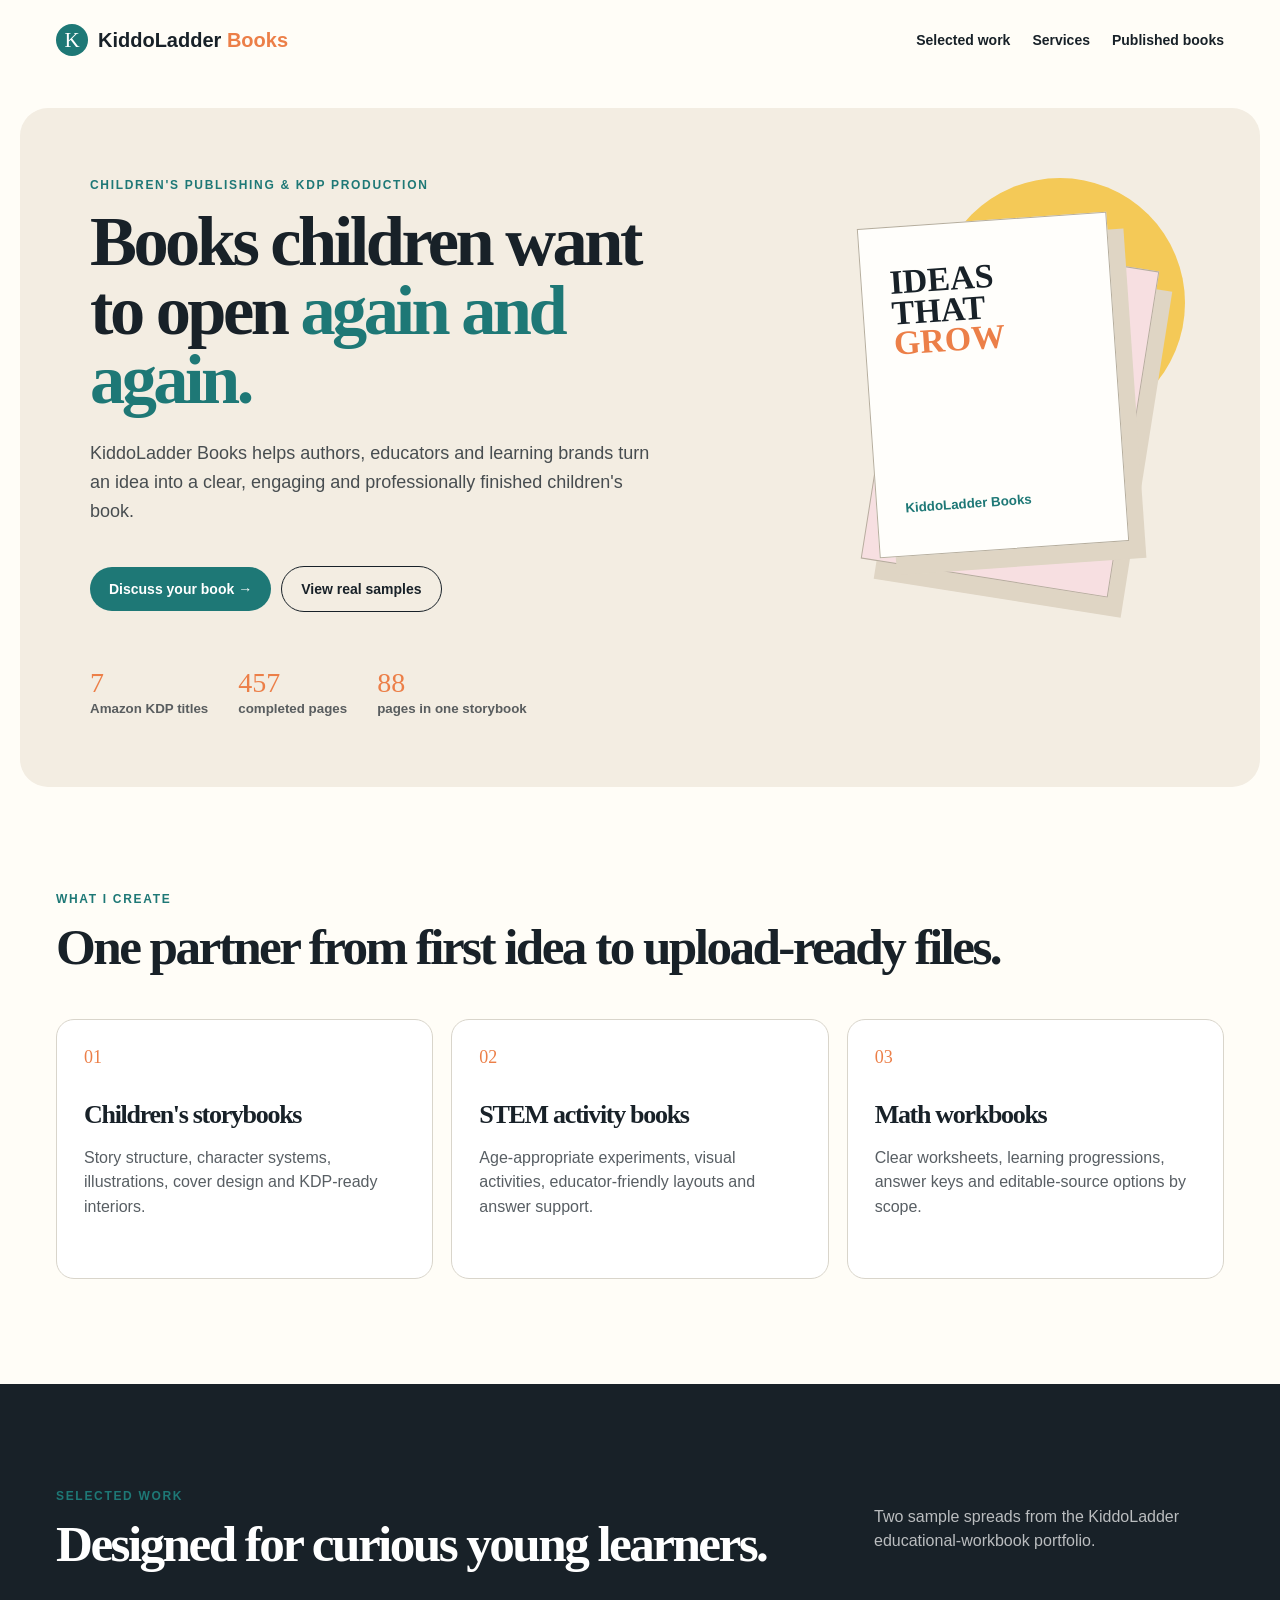
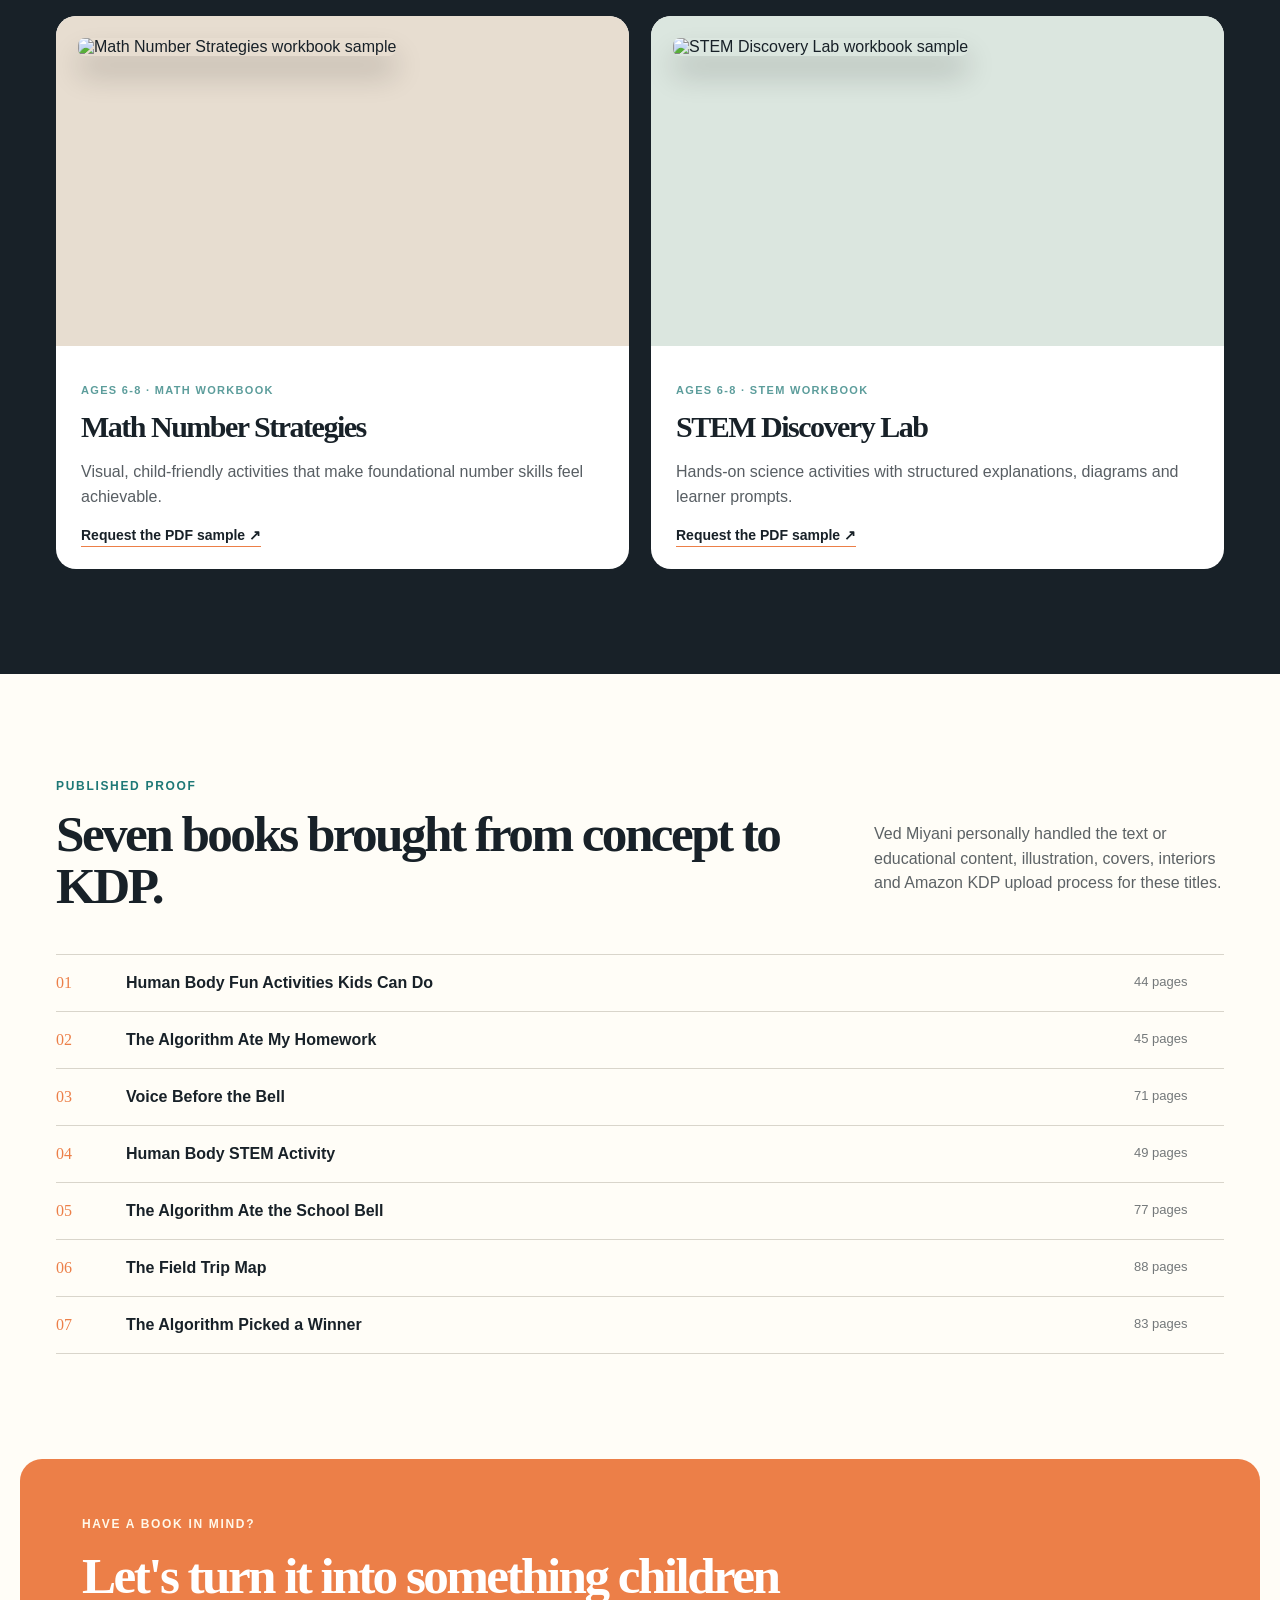
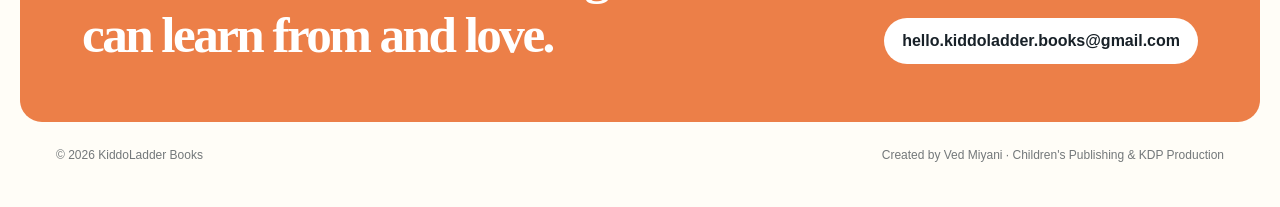
==== index.html @ 633fa709 "Publish KiddoLadder Books portfolio" ====
<!doctype html>
<html lang="en">
<head>
  <meta charset="utf-8">
  <meta name="viewport" content="width=device-width,initial-scale=1">
  <meta name="description" content="KiddoLadder Books - children's storybooks, STEM activities and math workbooks by Ved Miyani.">
  <title>KiddoLadder Books | Children's Publishing & KDP Production</title>
  <style>
    :root{--ink:#182128;--paper:#fffdf7;--cream:#f3ede2;--teal:#1e7876;--orange:#ec7f48;--yellow:#f4c957;--line:#d9d5cb}*{box-sizing:border-box}html{scroll-behavior:smooth}body{margin:0;background:var(--paper);color:var(--ink);font-family:Arial,Helvetica,sans-serif}a{color:inherit;text-decoration:none}.nav,section,footer{max-width:1240px;margin:auto}.nav{padding:24px 36px;display:flex;align-items:center;justify-content:space-between}.brand{font-weight:800;font-size:20px}.brand b{display:inline-grid;place-items:center;margin-right:10px;width:32px;height:32px;border-radius:50%;background:var(--teal);color:#fff;font:21px Georgia}.brand i{font-style:normal;color:var(--orange)}.nav a:not(.brand){font-size:14px;font-weight:bold;margin-left:22px}.hero{margin-top:28px;padding:70px;border-radius:28px;background:var(--cream);display:grid;grid-template-columns:1.15fr .85fr;gap:35px;overflow:hidden}.eyebrow{margin:0 0 15px;text-transform:uppercase;letter-spacing:.14em;font-weight:bold;font-size:12px;color:var(--teal)}h1,h2,h3{font-family:Georgia,serif;letter-spacing:-.05em}h1{font-size:clamp(48px,5.5vw,78px);line-height:.98;margin:0 0 25px}h1 span{color:var(--teal)}.copy{max-width:570px;font-size:18px;line-height:1.6;opacity:.78}.button{display:inline-block;margin:23px 10px 0 0;padding:14px 19px;border-radius:99px;background:var(--teal);color:#fff;font-size:14px;font-weight:bold}.button.ghost{border:1px solid var(--ink);background:transparent;color:var(--ink)}.stats{display:flex;gap:30px;margin-top:55px}.stats b{display:block;color:var(--orange);font:28px Georgia}.stats small{font-weight:bold;opacity:.7}.art{position:relative;min-height:370px}.sun{position:absolute;right:5px;width:250px;height:250px;border-radius:50%;background:var(--yellow)}.back,.book{position:absolute;width:250px;height:330px;border:1px solid #b6ae9e;box-shadow:16px 18px #dfd5c4}.back{right:55px;top:72px;background:#f7dfe1;transform:rotate(9deg)}.book{right:72px;top:42px;padding:40px 28px;background:#fffefb;transform:rotate(-4deg);display:flex;flex-direction:column;justify-content:space-between}.book strong{font:700 34px/.9 Georgia}.book strong em{font-style:normal;color:var(--orange)}.book small{font-weight:bold;color:var(--teal)}.section{padding:105px 36px}.section h2{font-size:clamp(36px,4vw,55px);line-height:1.02;margin:0}.grid{display:grid;grid-template-columns:repeat(3,1fr);gap:18px;margin-top:45px}.card{min-height:260px;padding:27px;border:1px solid var(--line);border-radius:18px;background:#fff}.card span{color:var(--orange);font:18px Georgia}.card h3{font-size:26px;margin:32px 0 10px}.card p{line-height:1.55;opacity:.72}.dark{max-width:none;padding-left:max(36px,calc((100vw - 1168px)/2));padding-right:max(36px,calc((100vw - 1168px)/2));background:var(--ink);color:#fff}.head{display:flex;justify-content:space-between;gap:35px;align-items:end}.head p:last-child{max-width:350px;line-height:1.55;opacity:.7}.work{display:grid;grid-template-columns:1fr 1fr;gap:22px;margin-top:46px}.work-card{overflow:hidden;background:#fff;color:var(--ink);border-radius:20px}.work-card figure{height:330px;margin:0;padding:22px;background:#e7ddd0}.work-card:nth-child(2) figure{background:#dbe6df}.work-card img{width:100%;height:100%;object-fit:cover;object-position:top;border-radius:7px;box-shadow:0 18px 30px #0003}.work-card div{padding:25px}.label{font-size:11px;letter-spacing:.12em;font-weight:bold;color:var(--teal);text-transform:uppercase}.work-card h3{font-size:30px;margin:9px 0}.work-card p{line-height:1.55;opacity:.72}.work-card a{font-size:14px;font-weight:bold;border-bottom:1px solid var(--orange);padding-bottom:3px}.list{margin-top:42px;border-top:1px solid var(--line)}.row{display:grid;grid-template-columns:55px 1fr 90px;gap:15px;padding:19px 0;border-bottom:1px solid var(--line)}.row span{font:16px Georgia;color:var(--orange)}.row em{font-size:13px;font-style:normal;opacity:.6}.contact{max-width:1240px;margin:0 auto;border-radius:22px;padding:58px 62px;background:var(--orange);color:#fff;display:flex;align-items:end;justify-content:space-between;gap:25px}.contact .eyebrow{color:#fff8e9}.contact h2{max-width:700px;font-size:clamp(34px,4vw,54px);margin:0}.contact a{padding:14px 18px;border-radius:99px;background:#fff;color:var(--ink);font-weight:bold;white-space:nowrap}footer{padding:26px 36px 45px;display:flex;justify-content:space-between;font-size:12px;opacity:.6}@media(max-width:800px){.nav{padding:18px 20px}.nav a:not(.brand){display:none}.hero{margin:0 14px;padding:46px 27px 20px;display:block}.art{margin-top:22px;min-height:330px}.section{padding:78px 22px}.grid,.work{grid-template-columns:1fr}.head,.contact{display:block}.head p:last-child{margin-top:20px}.contact{margin:0 14px;padding:42px 27px}.contact a{display:inline-block;margin-top:25px;white-space:normal}.row{grid-template-columns:34px 1fr}.row em{display:none}footer{display:block;padding:25px 22px 35px;line-height:1.8}}
  </style>
</head>
<body>
  <nav class="nav"><a class="brand" href="#top"><b>K</b>KiddoLadder <i>Books</i></a><div><a href="#work">Selected work</a><a href="#services">Services</a><a href="#proof">Published books</a></div></nav>
  <section class="hero" id="top"><div><p class="eyebrow">Children's publishing &amp; KDP production</p><h1>Books children want to open <span>again and again.</span></h1><p class="copy">KiddoLadder Books helps authors, educators and learning brands turn an idea into a clear, engaging and professionally finished children's book.</p><a class="button" href="mailto:hello.kiddoladder.books@gmail.com?subject=Book%20project%20enquiry">Discuss your book →</a><a class="button ghost" href="#work">View real samples</a><div class="stats"><div><b>7</b><small>Amazon KDP titles</small></div><div><b>457</b><small>completed pages</small></div><div><b>88</b><small>pages in one storybook</small></div></div></div><div class="art"><div class="sun"></div><div class="back"></div><div class="book"><strong>IDEAS<br>THAT<br><em>GROW</em></strong><small>KiddoLadder Books</small></div></div></section>
  <section class="section" id="services"><p class="eyebrow">What I create</p><h2>One partner from first idea to upload-ready files.</h2><div class="grid"><article class="card"><span>01</span><h3>Children's storybooks</h3><p>Story structure, character systems, illustrations, cover design and KDP-ready interiors.</p></article><article class="card"><span>02</span><h3>STEM activity books</h3><p>Age-appropriate experiments, visual activities, educator-friendly layouts and answer support.</p></article><article class="card"><span>03</span><h3>Math workbooks</h3><p>Clear worksheets, learning progressions, answer keys and editable-source options by scope.</p></article></div></section>
<section class="section dark" id="work"><div class="head"><div><p class="eyebrow">Selected work</p><h2>Designed for curious young learners.</h2></div><p>Two sample spreads from the KiddoLadder educational-workbook portfolio.</p></div><div class="work"><article class="work-card"><figure><img src="assets/math-workbook-01.jpg" alt="Math Number Strategies workbook sample"></figure><div><p class="label">Ages 6-8 · Math workbook</p><h3>Math Number Strategies</h3><p>Visual, child-friendly activities that make foundational number skills feel achievable.</p><a href="mailto:hello.kiddoladder.books@gmail.com?subject=Math%20workbook%20sample%20request">Request the PDF sample ↗</a></div></article><article class="work-card"><figure><img src="assets/stem-workbook-1.jpg" alt="STEM Discovery Lab workbook sample"></figure><div><p class="label">Ages 6-8 · STEM workbook</p><h3>STEM Discovery Lab</h3><p>Hands-on science activities with structured explanations, diagrams and learner prompts.</p><a href="mailto:hello.kiddoladder.books@gmail.com?subject=STEM%20workbook%20sample%20request">Request the PDF sample ↗</a></div></article></div></section>
  <section class="section" id="proof"><div class="head"><div><p class="eyebrow">Published proof</p><h2>Seven books brought from concept to KDP.</h2></div><p>Ved Miyani personally handled the text or educational content, illustration, covers, interiors and Amazon KDP upload process for these titles.</p></div><div class="list"><a class="row" target="_blank" href="https://www.amazon.com/dp/B0H9VH2ZD2"><span>01</span><b>Human Body Fun Activities Kids Can Do</b><em>44 pages</em></a><a class="row" target="_blank" href="https://www.amazon.com/dp/B0H8JW7M3F"><span>02</span><b>The Algorithm Ate My Homework</b><em>45 pages</em></a><a class="row" target="_blank" href="https://www.amazon.com/dp/B0H947B7BW"><span>03</span><b>Voice Before the Bell</b><em>71 pages</em></a><a class="row" target="_blank" href="https://www.amazon.com/dp/B0H9CKPKSZ"><span>04</span><b>Human Body STEM Activity</b><em>49 pages</em></a><a class="row" target="_blank" href="https://www.amazon.com/dp/B0H8L65KQN"><span>05</span><b>The Algorithm Ate the School Bell</b><em>77 pages</em></a><a class="row" target="_blank" href="https://www.amazon.com/dp/B0H8JRNS61"><span>06</span><b>The Field Trip Map</b><em>88 pages</em></a><a class="row" target="_blank" href="https://www.amazon.com/dp/B0H8P4WCPV"><span>07</span><b>The Algorithm Picked a Winner</b><em>83 pages</em></a></div></section>
  <section class="contact"><div><p class="eyebrow">Have a book in mind?</p><h2>Let's turn it into something children can learn from and love.</h2></div><a href="mailto:hello.kiddoladder.books@gmail.com?subject=Book%20project%20enquiry">hello.kiddoladder.books@gmail.com</a></section>
  <footer><span>© 2026 KiddoLadder Books</span><span>Created by Ved Miyani · Children's Publishing &amp; KDP Production</span></footer>
</body>
</html>
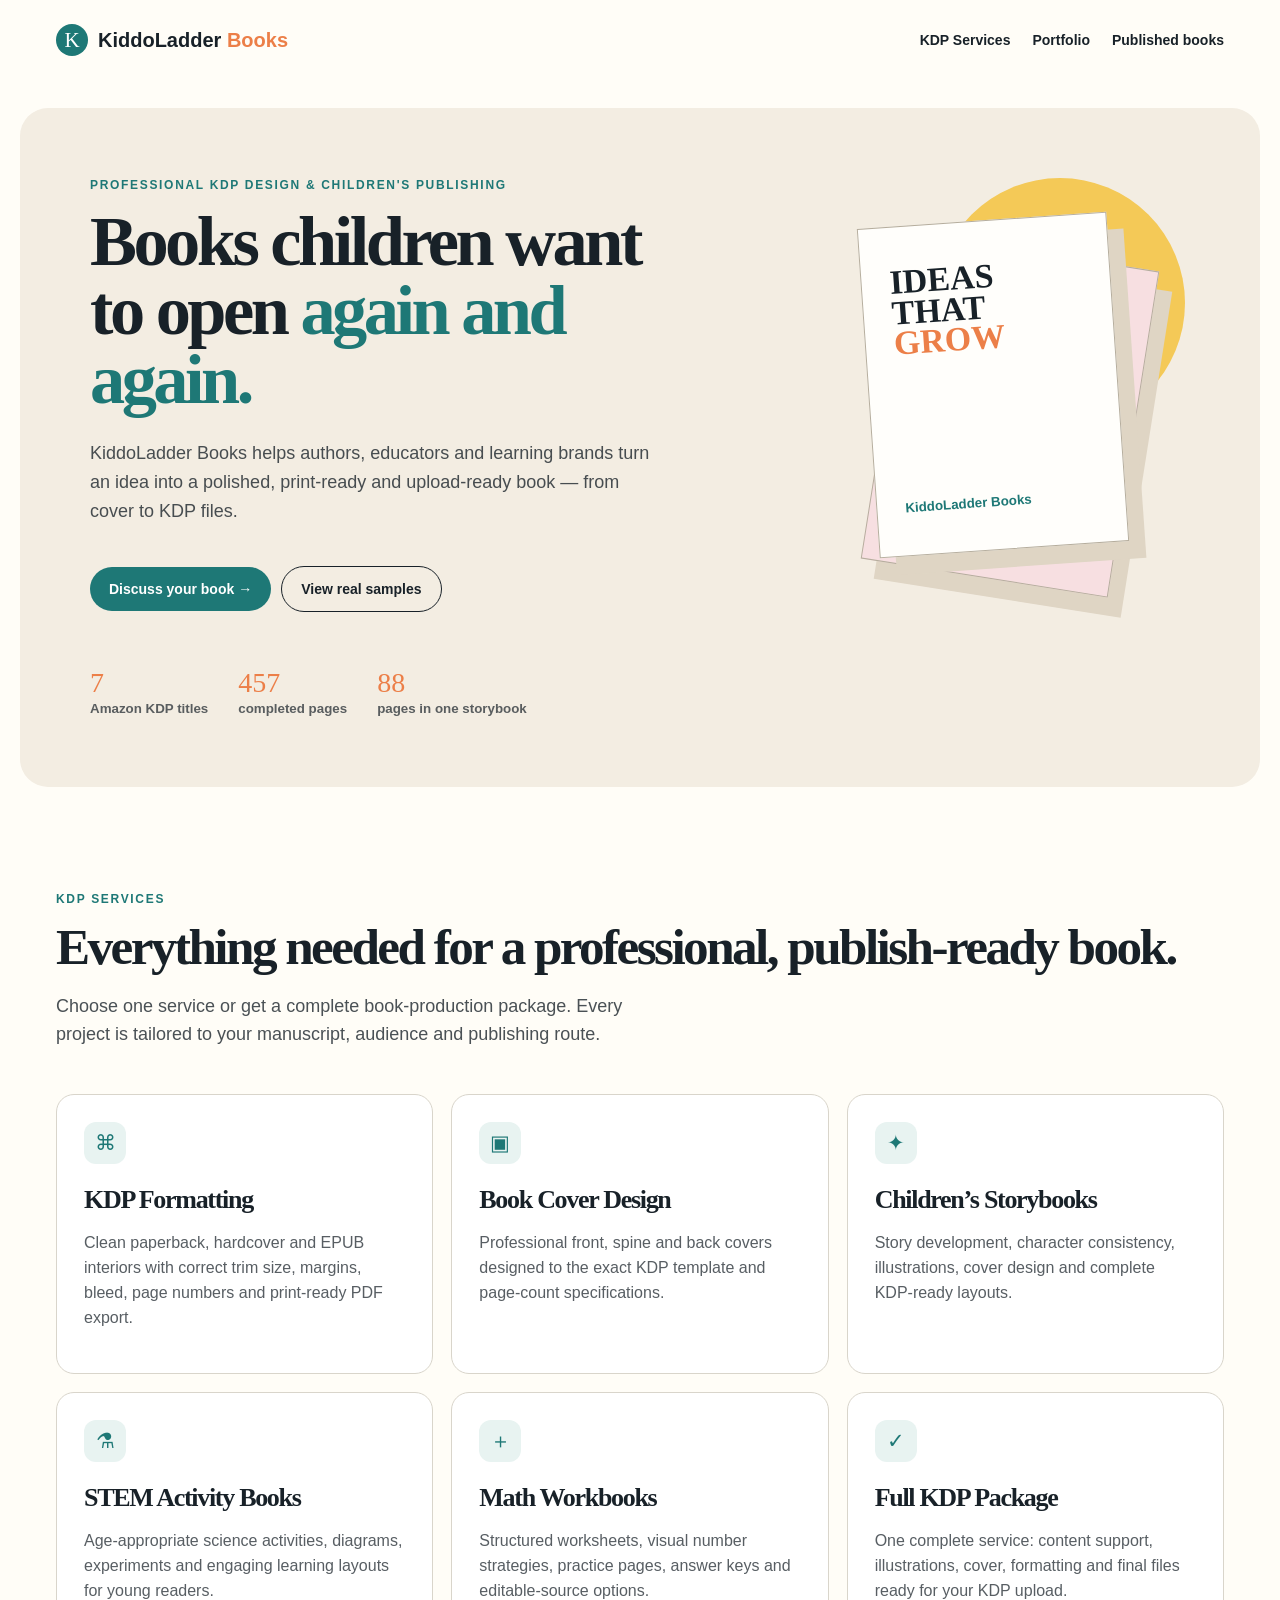
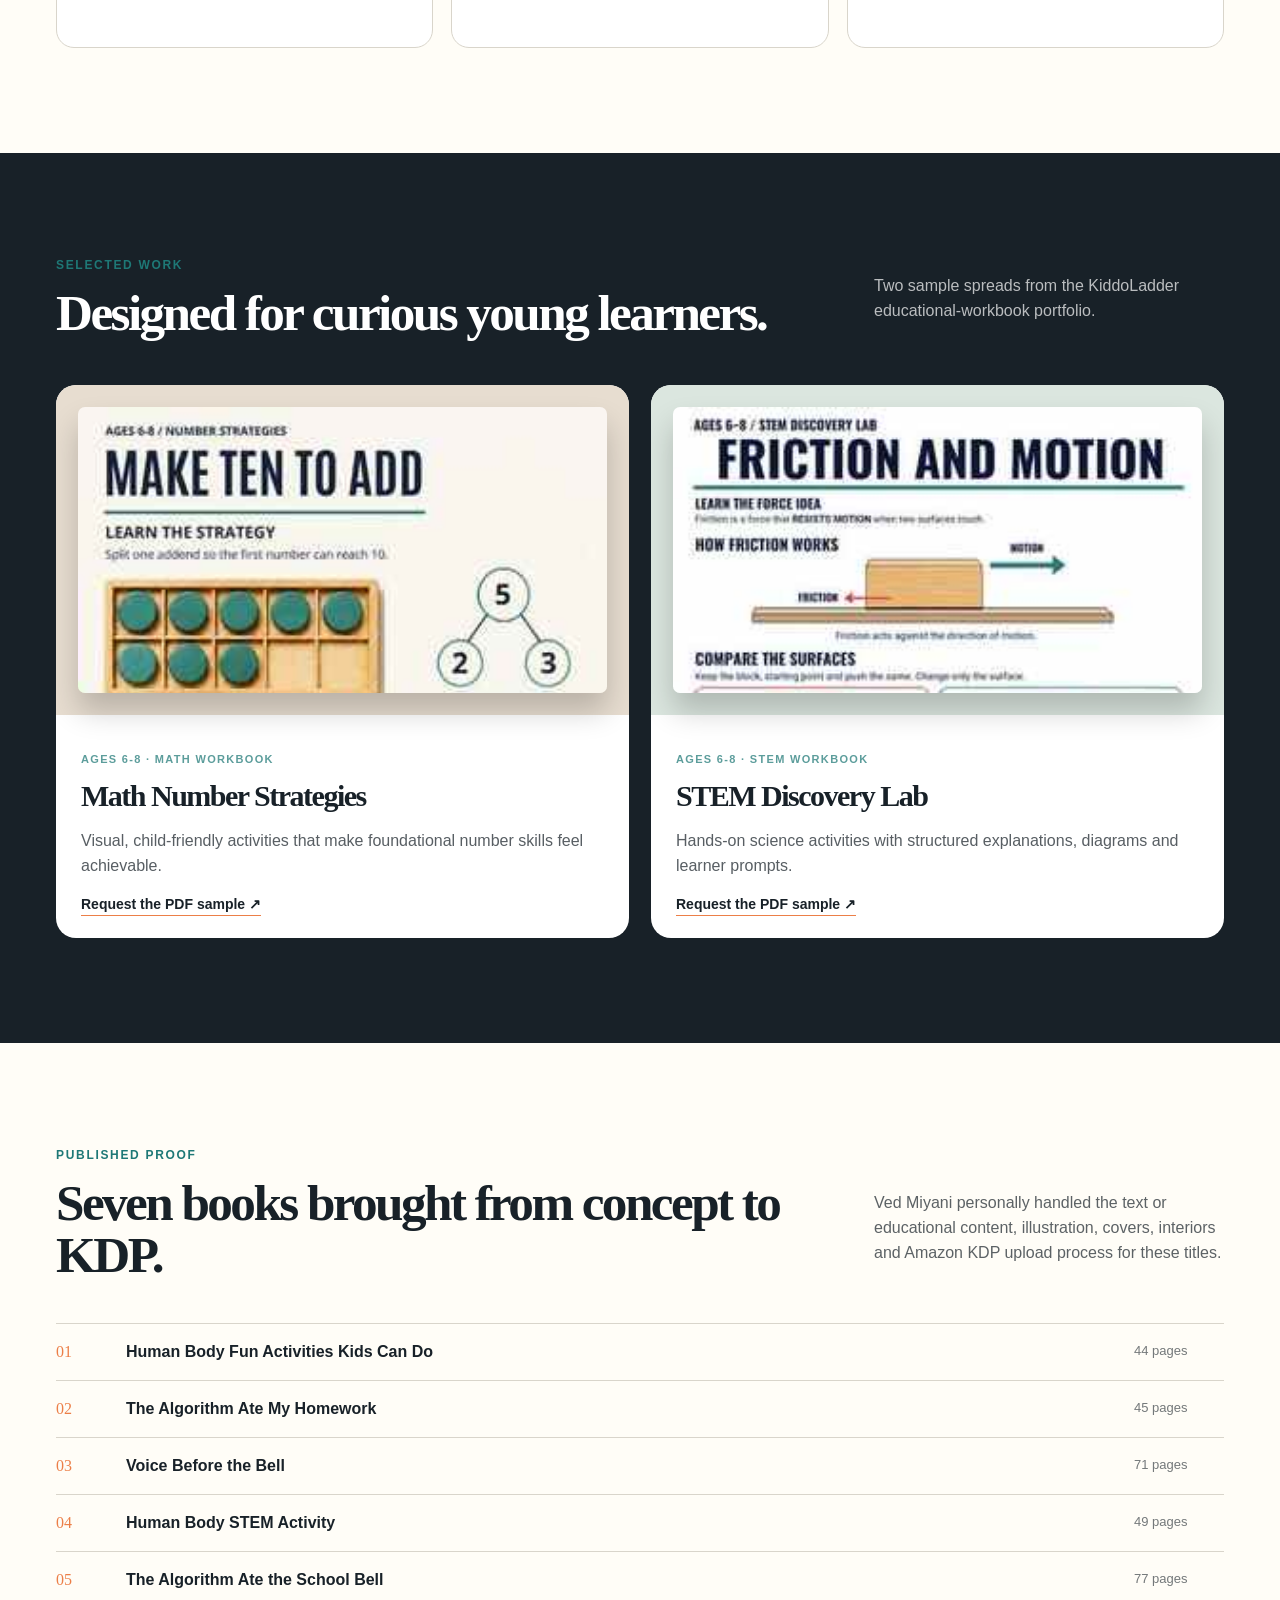
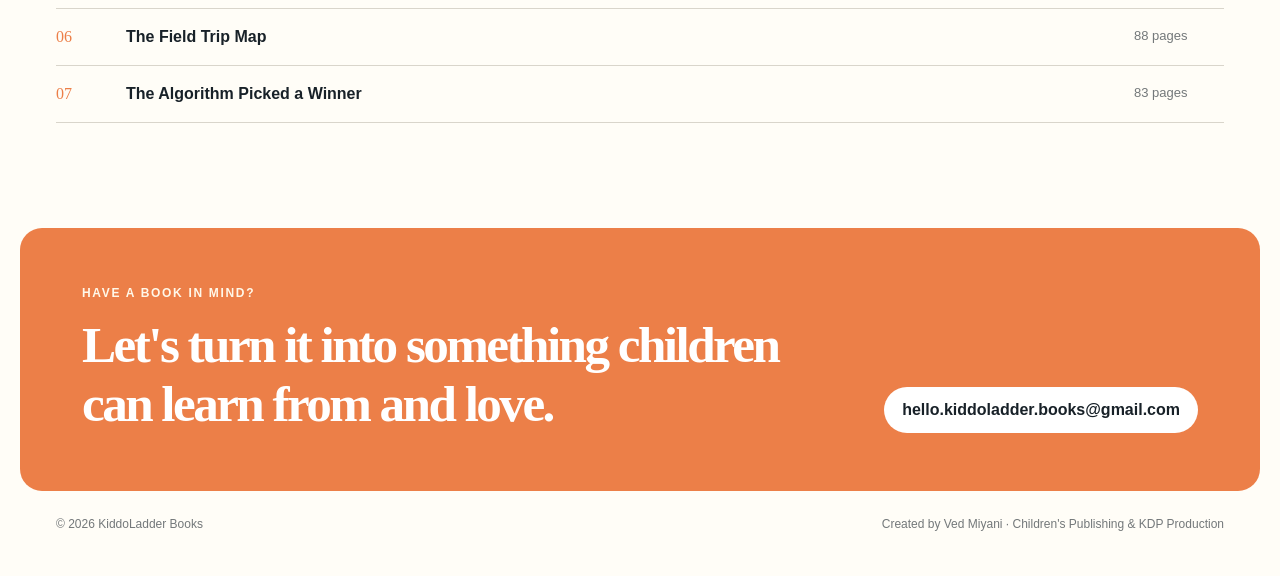
==== commit e7ffb779: "Expand KDP services and refine portfolio design" ====
--- a/index.html
+++ b/index.html
@@ -3,16 +3,16 @@
 <head>
   <meta charset="utf-8">
   <meta name="viewport" content="width=device-width,initial-scale=1">
-  <meta name="description" content="KiddoLadder Books - children's storybooks, STEM activities and math workbooks by Ved Miyani.">
-  <title>KiddoLadder Books | Children's Publishing & KDP Production</title>
+  <meta name="description" content="KiddoLadder Books — professional KDP formatting, covers, children’s books, STEM and math workbooks by Ved Miyani.">
+  <title>KiddoLadder Books | KDP Design & Children's Publishing</title>
   <style>
-    :root{--ink:#182128;--paper:#fffdf7;--cream:#f3ede2;--teal:#1e7876;--orange:#ec7f48;--yellow:#f4c957;--line:#d9d5cb}*{box-sizing:border-box}html{scroll-behavior:smooth}body{margin:0;background:var(--paper);color:var(--ink);font-family:Arial,Helvetica,sans-serif}a{color:inherit;text-decoration:none}.nav,section,footer{max-width:1240px;margin:auto}.nav{padding:24px 36px;display:flex;align-items:center;justify-content:space-between}.brand{font-weight:800;font-size:20px}.brand b{display:inline-grid;place-items:center;margin-right:10px;width:32px;height:32px;border-radius:50%;background:var(--teal);color:#fff;font:21px Georgia}.brand i{font-style:normal;color:var(--orange)}.nav a:not(.brand){font-size:14px;font-weight:bold;margin-left:22px}.hero{margin-top:28px;padding:70px;border-radius:28px;background:var(--cream);display:grid;grid-template-columns:1.15fr .85fr;gap:35px;overflow:hidden}.eyebrow{margin:0 0 15px;text-transform:uppercase;letter-spacing:.14em;font-weight:bold;font-size:12px;color:var(--teal)}h1,h2,h3{font-family:Georgia,serif;letter-spacing:-.05em}h1{font-size:clamp(48px,5.5vw,78px);line-height:.98;margin:0 0 25px}h1 span{color:var(--teal)}.copy{max-width:570px;font-size:18px;line-height:1.6;opacity:.78}.button{display:inline-block;margin:23px 10px 0 0;padding:14px 19px;border-radius:99px;background:var(--teal);color:#fff;font-size:14px;font-weight:bold}.button.ghost{border:1px solid var(--ink);background:transparent;color:var(--ink)}.stats{display:flex;gap:30px;margin-top:55px}.stats b{display:block;color:var(--orange);font:28px Georgia}.stats small{font-weight:bold;opacity:.7}.art{position:relative;min-height:370px}.sun{position:absolute;right:5px;width:250px;height:250px;border-radius:50%;background:var(--yellow)}.back,.book{position:absolute;width:250px;height:330px;border:1px solid #b6ae9e;box-shadow:16px 18px #dfd5c4}.back{right:55px;top:72px;background:#f7dfe1;transform:rotate(9deg)}.book{right:72px;top:42px;padding:40px 28px;background:#fffefb;transform:rotate(-4deg);display:flex;flex-direction:column;justify-content:space-between}.book strong{font:700 34px/.9 Georgia}.book strong em{font-style:normal;color:var(--orange)}.book small{font-weight:bold;color:var(--teal)}.section{padding:105px 36px}.section h2{font-size:clamp(36px,4vw,55px);line-height:1.02;margin:0}.grid{display:grid;grid-template-columns:repeat(3,1fr);gap:18px;margin-top:45px}.card{min-height:260px;padding:27px;border:1px solid var(--line);border-radius:18px;background:#fff}.card span{color:var(--orange);font:18px Georgia}.card h3{font-size:26px;margin:32px 0 10px}.card p{line-height:1.55;opacity:.72}.dark{max-width:none;padding-left:max(36px,calc((100vw - 1168px)/2));padding-right:max(36px,calc((100vw - 1168px)/2));background:var(--ink);color:#fff}.head{display:flex;justify-content:space-between;gap:35px;align-items:end}.head p:last-child{max-width:350px;line-height:1.55;opacity:.7}.work{display:grid;grid-template-columns:1fr 1fr;gap:22px;margin-top:46px}.work-card{overflow:hidden;background:#fff;color:var(--ink);border-radius:20px}.work-card figure{height:330px;margin:0;padding:22px;background:#e7ddd0}.work-card:nth-child(2) figure{background:#dbe6df}.work-card img{width:100%;height:100%;object-fit:cover;object-position:top;border-radius:7px;box-shadow:0 18px 30px #0003}.work-card div{padding:25px}.label{font-size:11px;letter-spacing:.12em;font-weight:bold;color:var(--teal);text-transform:uppercase}.work-card h3{font-size:30px;margin:9px 0}.work-card p{line-height:1.55;opacity:.72}.work-card a{font-size:14px;font-weight:bold;border-bottom:1px solid var(--orange);padding-bottom:3px}.list{margin-top:42px;border-top:1px solid var(--line)}.row{display:grid;grid-template-columns:55px 1fr 90px;gap:15px;padding:19px 0;border-bottom:1px solid var(--line)}.row span{font:16px Georgia;color:var(--orange)}.row em{font-size:13px;font-style:normal;opacity:.6}.contact{max-width:1240px;margin:0 auto;border-radius:22px;padding:58px 62px;background:var(--orange);color:#fff;display:flex;align-items:end;justify-content:space-between;gap:25px}.contact .eyebrow{color:#fff8e9}.contact h2{max-width:700px;font-size:clamp(34px,4vw,54px);margin:0}.contact a{padding:14px 18px;border-radius:99px;background:#fff;color:var(--ink);font-weight:bold;white-space:nowrap}footer{padding:26px 36px 45px;display:flex;justify-content:space-between;font-size:12px;opacity:.6}@media(max-width:800px){.nav{padding:18px 20px}.nav a:not(.brand){display:none}.hero{margin:0 14px;padding:46px 27px 20px;display:block}.art{margin-top:22px;min-height:330px}.section{padding:78px 22px}.grid,.work{grid-template-columns:1fr}.head,.contact{display:block}.head p:last-child{margin-top:20px}.contact{margin:0 14px;padding:42px 27px}.contact a{display:inline-block;margin-top:25px;white-space:normal}.row{grid-template-columns:34px 1fr}.row em{display:none}footer{display:block;padding:25px 22px 35px;line-height:1.8}}
+    :root{--ink:#182128;--paper:#fffdf7;--cream:#f3ede2;--teal:#1e7876;--orange:#ec7f48;--yellow:#f4c957;--line:#d9d5cb}*{box-sizing:border-box}html{scroll-behavior:smooth}body{margin:0;background:var(--paper);color:var(--ink);font-family:Arial,Helvetica,sans-serif}a{color:inherit;text-decoration:none}.nav,section,footer{max-width:1240px;margin:auto}.nav{padding:24px 36px;display:flex;align-items:center;justify-content:space-between}.brand{font-weight:800;font-size:20px}.brand b{display:inline-grid;place-items:center;margin-right:10px;width:32px;height:32px;border-radius:50%;background:var(--teal);color:#fff;font:21px Georgia}.brand i{font-style:normal;color:var(--orange)}.nav a:not(.brand){font-size:14px;font-weight:bold;margin-left:22px}.hero{margin-top:28px;padding:70px;border-radius:28px;background:var(--cream);display:grid;grid-template-columns:1.15fr .85fr;gap:35px;overflow:hidden}.eyebrow{margin:0 0 15px;text-transform:uppercase;letter-spacing:.14em;font-weight:bold;font-size:12px;color:var(--teal)}h1,h2,h3{font-family:Georgia,serif;letter-spacing:-.05em}h1{font-size:clamp(48px,5.5vw,78px);line-height:.98;margin:0 0 25px}h1 span{color:var(--teal)}.copy{max-width:570px;font-size:18px;line-height:1.6;opacity:.78}.button{display:inline-block;margin:23px 10px 0 0;padding:14px 19px;border-radius:99px;background:var(--teal);color:#fff;font-size:14px;font-weight:bold}.button.ghost{border:1px solid var(--ink);background:transparent;color:var(--ink)}.stats{display:flex;gap:30px;margin-top:55px}.stats b{display:block;color:var(--orange);font:28px Georgia}.stats small{font-weight:bold;opacity:.7}.art{position:relative;min-height:370px}.sun{position:absolute;right:5px;width:250px;height:250px;border-radius:50%;background:var(--yellow)}.back,.book{position:absolute;width:250px;height:330px;border:1px solid #b6ae9e;box-shadow:16px 18px #dfd5c4}.back{right:55px;top:72px;background:#f7dfe1;transform:rotate(9deg)}.book{right:72px;top:42px;padding:40px 28px;background:#fffefb;transform:rotate(-4deg);display:flex;flex-direction:column;justify-content:space-between}.book strong{font:700 34px/.9 Georgia}.book strong em{font-style:normal;color:var(--orange)}.book small{font-weight:bold;color:var(--teal)}.section{padding:105px 36px}.section h2{font-size:clamp(36px,4vw,55px);line-height:1.02;margin:0}.grid{display:grid;grid-template-columns:repeat(3,1fr);gap:18px;margin-top:45px}.card{min-height:245px;padding:27px;border:1px solid var(--line);border-radius:18px;background:#fff;transition:transform .2s ease,box-shadow .2s ease}.card:hover{transform:translateY(-5px);box-shadow:0 16px 34px #17212814}.service-grid{grid-template-columns:repeat(3,1fr)}.service-card .icon{display:grid;place-items:center;width:42px;height:42px;border-radius:12px;background:#e8f3f1;color:var(--teal);font-size:21px}.card span{color:var(--orange);font:18px Georgia}.card h3{font-size:26px;margin:21px 0 10px}.card p{line-height:1.55;opacity:.72}.dark{max-width:none;padding-left:max(36px,calc((100vw - 1168px)/2));padding-right:max(36px,calc((100vw - 1168px)/2));background:var(--ink);color:#fff}.head{display:flex;justify-content:space-between;gap:35px;align-items:end}.head p:last-child{max-width:350px;line-height:1.55;opacity:.7}.work{display:grid;grid-template-columns:1fr 1fr;gap:22px;margin-top:46px}.work-card{overflow:hidden;background:#fff;color:var(--ink);border-radius:20px}.work-card figure{height:330px;margin:0;padding:22px;background:#e7ddd0}.work-card:nth-child(2) figure{background:#dbe6df}.work-card img{width:100%;height:100%;object-fit:cover;object-position:top;border-radius:7px;box-shadow:0 18px 30px #0003}.work-card div{padding:25px}.label{font-size:11px;letter-spacing:.12em;font-weight:bold;color:var(--teal);text-transform:uppercase}.work-card h3{font-size:30px;margin:9px 0}.work-card p{line-height:1.55;opacity:.72}.work-card a{font-size:14px;font-weight:bold;border-bottom:1px solid var(--orange);padding-bottom:3px}.list{margin-top:42px;border-top:1px solid var(--line)}.row{display:grid;grid-template-columns:55px 1fr 90px;gap:15px;padding:19px 0;border-bottom:1px solid var(--line)}.row span{font:16px Georgia;color:var(--orange)}.row em{font-size:13px;font-style:normal;opacity:.6}.contact{max-width:1240px;margin:0 auto;border-radius:22px;padding:58px 62px;background:var(--orange);color:#fff;display:flex;align-items:end;justify-content:space-between;gap:25px}.contact .eyebrow{color:#fff8e9}.contact h2{max-width:700px;font-size:clamp(34px,4vw,54px);margin:0}.contact a{padding:14px 18px;border-radius:99px;background:#fff;color:var(--ink);font-weight:bold;white-space:nowrap}footer{padding:26px 36px 45px;display:flex;justify-content:space-between;font-size:12px;opacity:.6}@media(max-width:800px){.nav{padding:18px 20px}.nav a:not(.brand){display:none}.hero{margin:0 14px;padding:46px 27px 20px;display:block}.art{margin-top:22px;min-height:330px}.section{padding:78px 22px}.grid,.work{grid-template-columns:1fr}.head,.contact{display:block}.head p:last-child{margin-top:20px}.contact{margin:0 14px;padding:42px 27px}.contact a{display:inline-block;margin-top:25px;white-space:normal}.row{grid-template-columns:34px 1fr}.row em{display:none}footer{display:block;padding:25px 22px 35px;line-height:1.8}}
   </style>
 </head>
 <body>
-  <nav class="nav"><a class="brand" href="#top"><b>K</b>KiddoLadder <i>Books</i></a><div><a href="#work">Selected work</a><a href="#services">Services</a><a href="#proof">Published books</a></div></nav>
-  <section class="hero" id="top"><div><p class="eyebrow">Children's publishing &amp; KDP production</p><h1>Books children want to open <span>again and again.</span></h1><p class="copy">KiddoLadder Books helps authors, educators and learning brands turn an idea into a clear, engaging and professionally finished children's book.</p><a class="button" href="mailto:hello.kiddoladder.books@gmail.com?subject=Book%20project%20enquiry">Discuss your book →</a><a class="button ghost" href="#work">View real samples</a><div class="stats"><div><b>7</b><small>Amazon KDP titles</small></div><div><b>457</b><small>completed pages</small></div><div><b>88</b><small>pages in one storybook</small></div></div></div><div class="art"><div class="sun"></div><div class="back"></div><div class="book"><strong>IDEAS<br>THAT<br><em>GROW</em></strong><small>KiddoLadder Books</small></div></div></section>
-  <section class="section" id="services"><p class="eyebrow">What I create</p><h2>One partner from first idea to upload-ready files.</h2><div class="grid"><article class="card"><span>01</span><h3>Children's storybooks</h3><p>Story structure, character systems, illustrations, cover design and KDP-ready interiors.</p></article><article class="card"><span>02</span><h3>STEM activity books</h3><p>Age-appropriate experiments, visual activities, educator-friendly layouts and answer support.</p></article><article class="card"><span>03</span><h3>Math workbooks</h3><p>Clear worksheets, learning progressions, answer keys and editable-source options by scope.</p></article></div></section>
+  <nav class="nav"><a class="brand" href="#top"><b>K</b>KiddoLadder <i>Books</i></a><div><a href="#services">KDP Services</a><a href="#work">Portfolio</a><a href="#proof">Published books</a></div></nav>
+  <section class="hero" id="top"><div><p class="eyebrow">Professional KDP design &amp; children's publishing</p><h1>Books children want to open <span>again and again.</span></h1><p class="copy">KiddoLadder Books helps authors, educators and learning brands turn an idea into a polished, print-ready and upload-ready book — from cover to KDP files.</p><a class="button" href="mailto:hello.kiddoladder.books@gmail.com?subject=Book%20project%20enquiry">Discuss your book →</a><a class="button ghost" href="#work">View real samples</a><div class="stats"><div><b>7</b><small>Amazon KDP titles</small></div><div><b>457</b><small>completed pages</small></div><div><b>88</b><small>pages in one storybook</small></div></div></div><div class="art"><div class="sun"></div><div class="back"></div><div class="book"><strong>IDEAS<br>THAT<br><em>GROW</em></strong><small>KiddoLadder Books</small></div></div></section>
+  <section class="section" id="services"><p class="eyebrow">KDP services</p><h2>Everything needed for a professional, publish-ready book.</h2><p class="copy">Choose one service or get a complete book-production package. Every project is tailored to your manuscript, audience and publishing route.</p><div class="grid service-grid"><article class="card service-card"><div class="icon">⌘</div><h3>KDP Formatting</h3><p>Clean paperback, hardcover and EPUB interiors with correct trim size, margins, bleed, page numbers and print-ready PDF export.</p></article><article class="card service-card"><div class="icon">▣</div><h3>Book Cover Design</h3><p>Professional front, spine and back covers designed to the exact KDP template and page-count specifications.</p></article><article class="card service-card"><div class="icon">✦</div><h3>Children’s Storybooks</h3><p>Story development, character consistency, illustrations, cover design and complete KDP-ready layouts.</p></article><article class="card service-card"><div class="icon">⚗</div><h3>STEM Activity Books</h3><p>Age-appropriate science activities, diagrams, experiments and engaging learning layouts for young readers.</p></article><article class="card service-card"><div class="icon">＋</div><h3>Math Workbooks</h3><p>Structured worksheets, visual number strategies, practice pages, answer keys and editable-source options.</p></article><article class="card service-card"><div class="icon">✓</div><h3>Full KDP Package</h3><p>One complete service: content support, illustrations, cover, formatting and final files ready for your KDP upload.</p></article></div></section>
 <section class="section dark" id="work"><div class="head"><div><p class="eyebrow">Selected work</p><h2>Designed for curious young learners.</h2></div><p>Two sample spreads from the KiddoLadder educational-workbook portfolio.</p></div><div class="work"><article class="work-card"><figure><img src="assets/math-workbook-01.jpg" alt="Math Number Strategies workbook sample"></figure><div><p class="label">Ages 6-8 · Math workbook</p><h3>Math Number Strategies</h3><p>Visual, child-friendly activities that make foundational number skills feel achievable.</p><a href="mailto:hello.kiddoladder.books@gmail.com?subject=Math%20workbook%20sample%20request">Request the PDF sample ↗</a></div></article><article class="work-card"><figure><img src="assets/stem-workbook-1.jpg" alt="STEM Discovery Lab workbook sample"></figure><div><p class="label">Ages 6-8 · STEM workbook</p><h3>STEM Discovery Lab</h3><p>Hands-on science activities with structured explanations, diagrams and learner prompts.</p><a href="mailto:hello.kiddoladder.books@gmail.com?subject=STEM%20workbook%20sample%20request">Request the PDF sample ↗</a></div></article></div></section>
   <section class="section" id="proof"><div class="head"><div><p class="eyebrow">Published proof</p><h2>Seven books brought from concept to KDP.</h2></div><p>Ved Miyani personally handled the text or educational content, illustration, covers, interiors and Amazon KDP upload process for these titles.</p></div><div class="list"><a class="row" target="_blank" href="https://www.amazon.com/dp/B0H9VH2ZD2"><span>01</span><b>Human Body Fun Activities Kids Can Do</b><em>44 pages</em></a><a class="row" target="_blank" href="https://www.amazon.com/dp/B0H8JW7M3F"><span>02</span><b>The Algorithm Ate My Homework</b><em>45 pages</em></a><a class="row" target="_blank" href="https://www.amazon.com/dp/B0H947B7BW"><span>03</span><b>Voice Before the Bell</b><em>71 pages</em></a><a class="row" target="_blank" href="https://www.amazon.com/dp/B0H9CKPKSZ"><span>04</span><b>Human Body STEM Activity</b><em>49 pages</em></a><a class="row" target="_blank" href="https://www.amazon.com/dp/B0H8L65KQN"><span>05</span><b>The Algorithm Ate the School Bell</b><em>77 pages</em></a><a class="row" target="_blank" href="https://www.amazon.com/dp/B0H8JRNS61"><span>06</span><b>The Field Trip Map</b><em>88 pages</em></a><a class="row" target="_blank" href="https://www.amazon.com/dp/B0H8P4WCPV"><span>07</span><b>The Algorithm Picked a Winner</b><em>83 pages</em></a></div></section>
   <section class="contact"><div><p class="eyebrow">Have a book in mind?</p><h2>Let's turn it into something children can learn from and love.</h2></div><a href="mailto:hello.kiddoladder.books@gmail.com?subject=Book%20project%20enquiry">hello.kiddoladder.books@gmail.com</a></section>
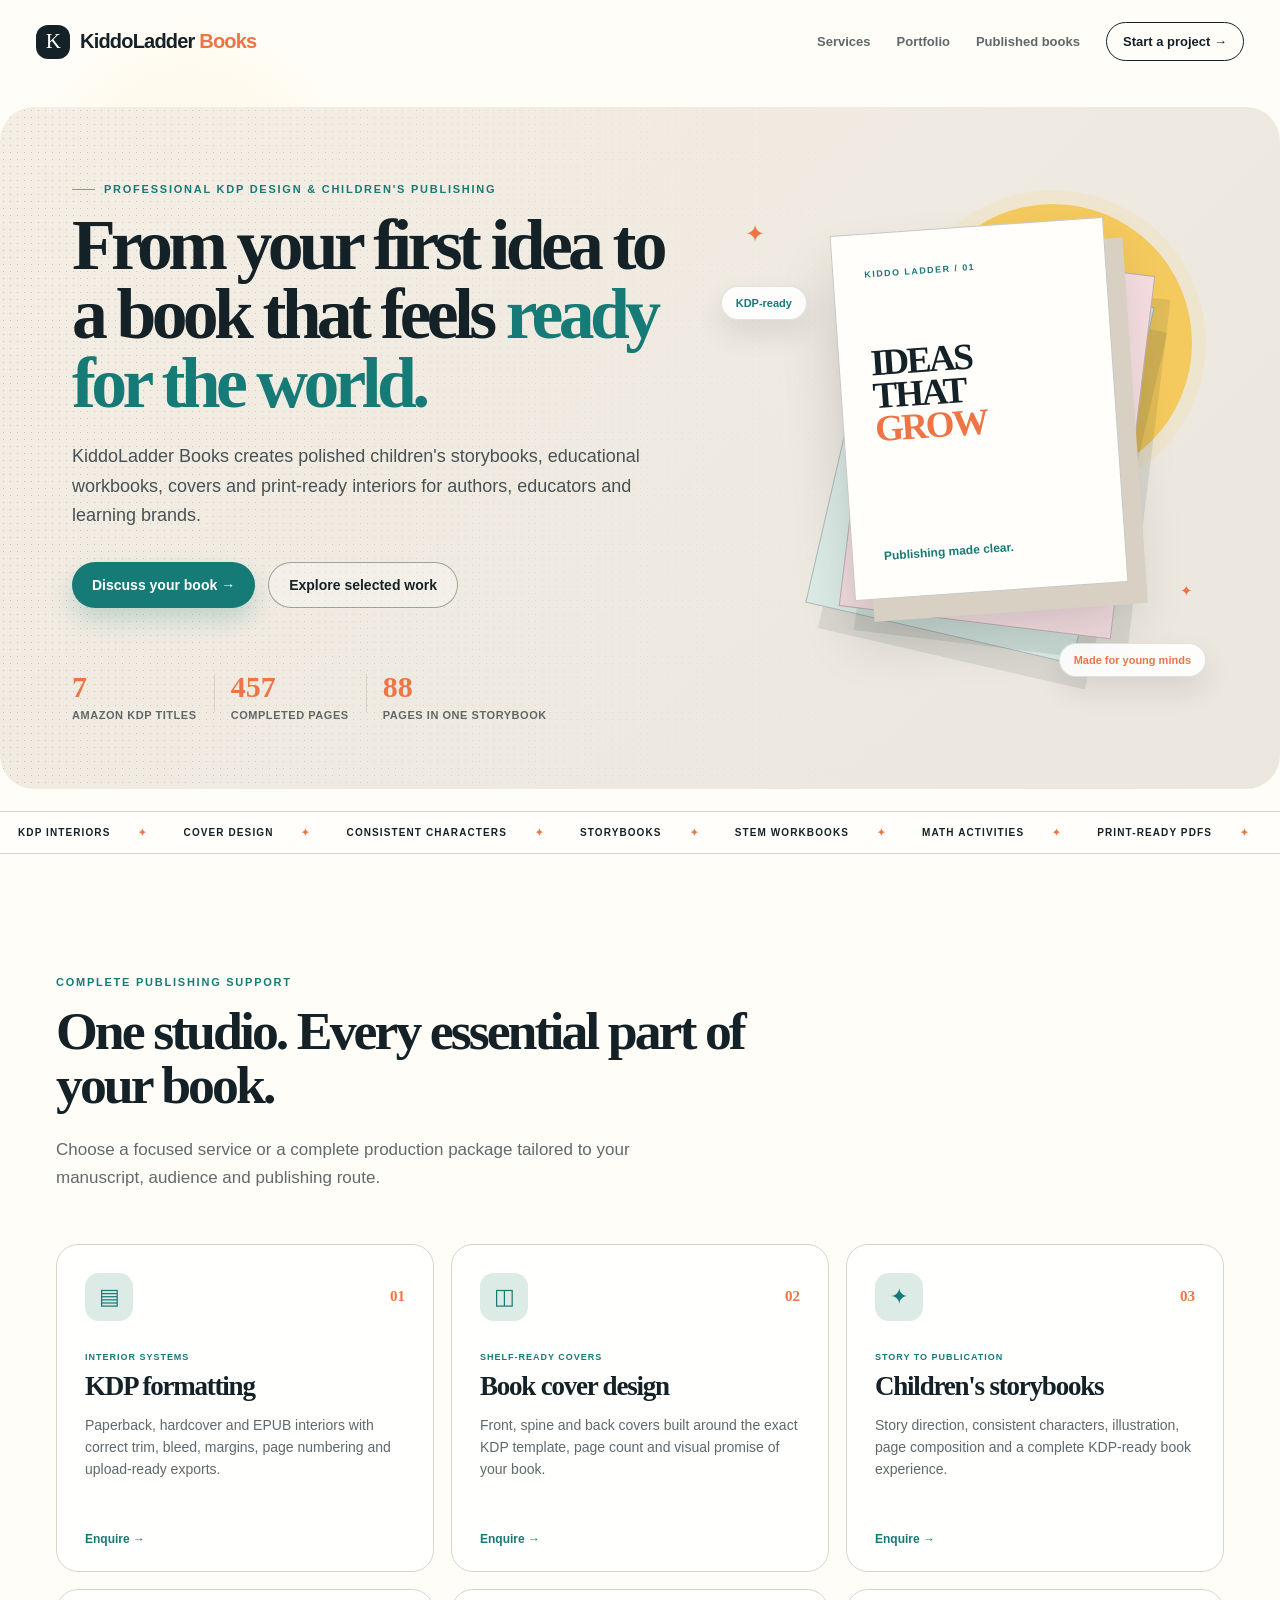
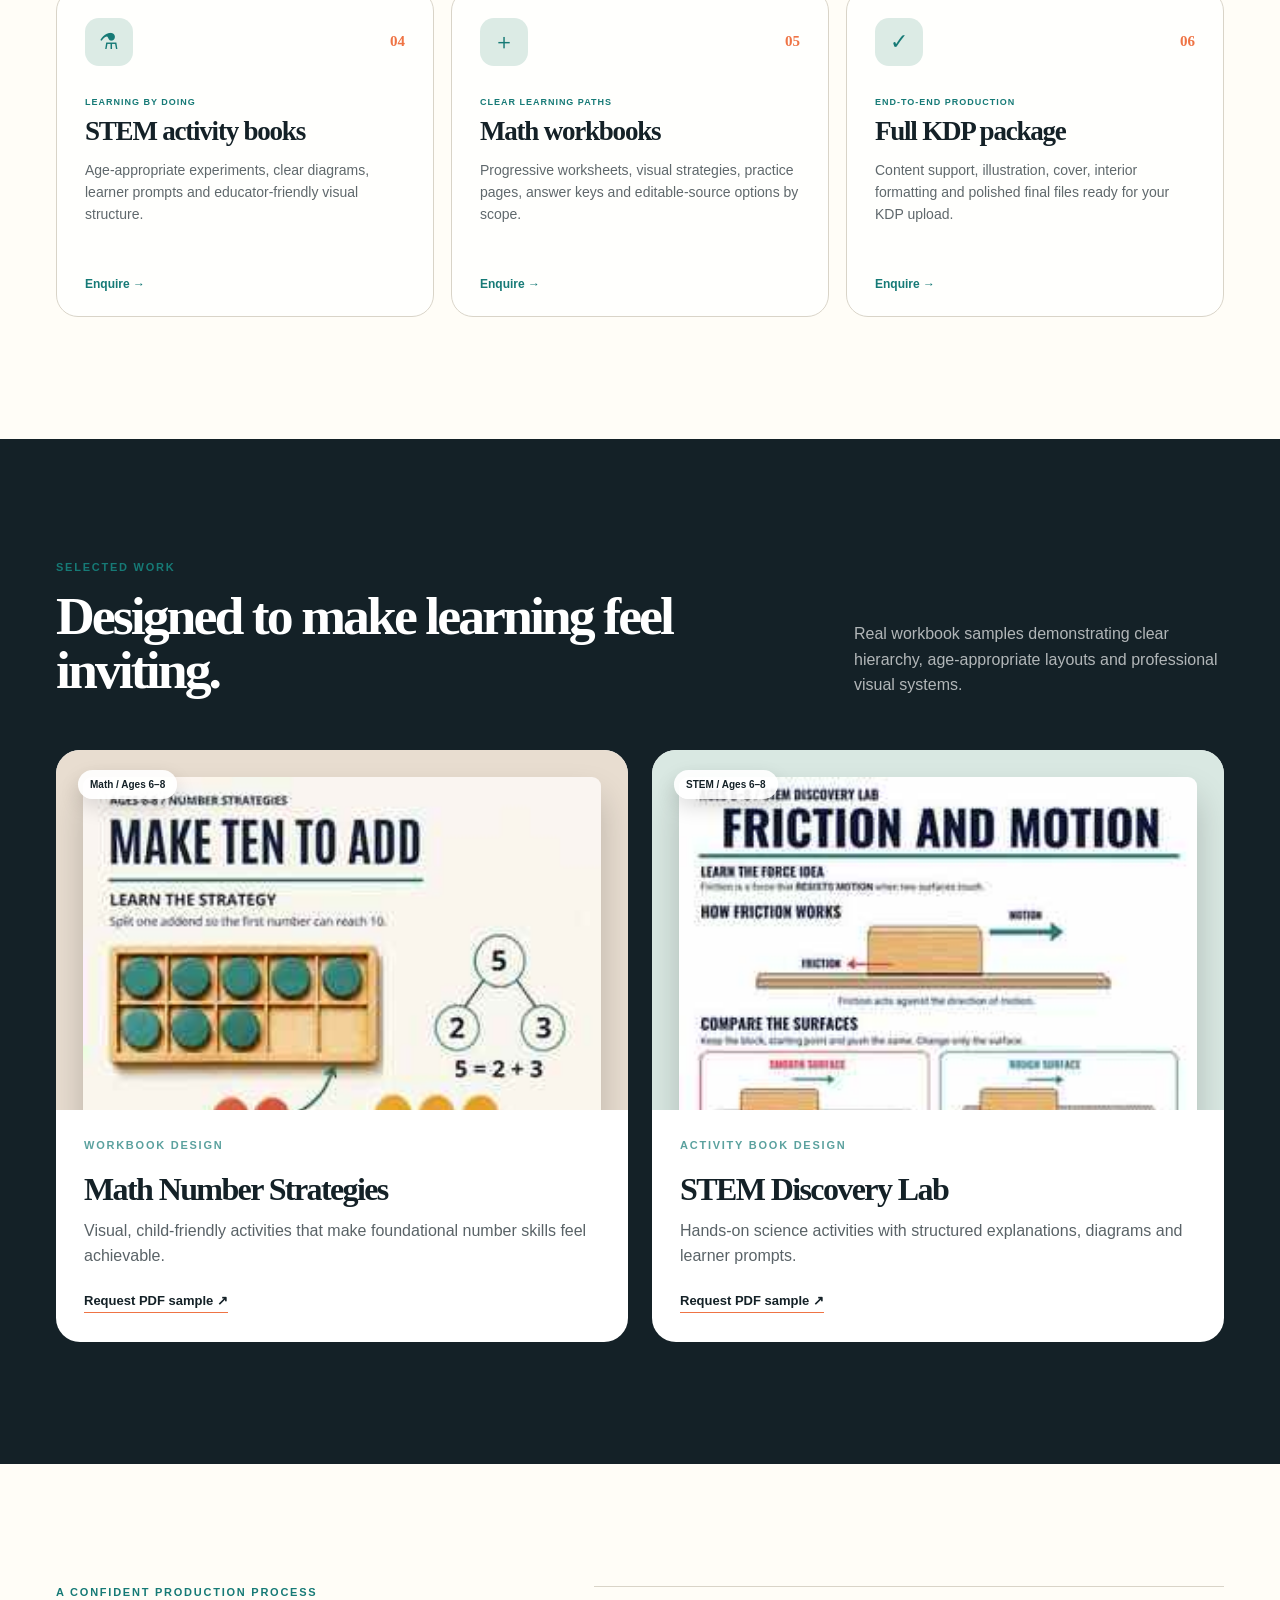
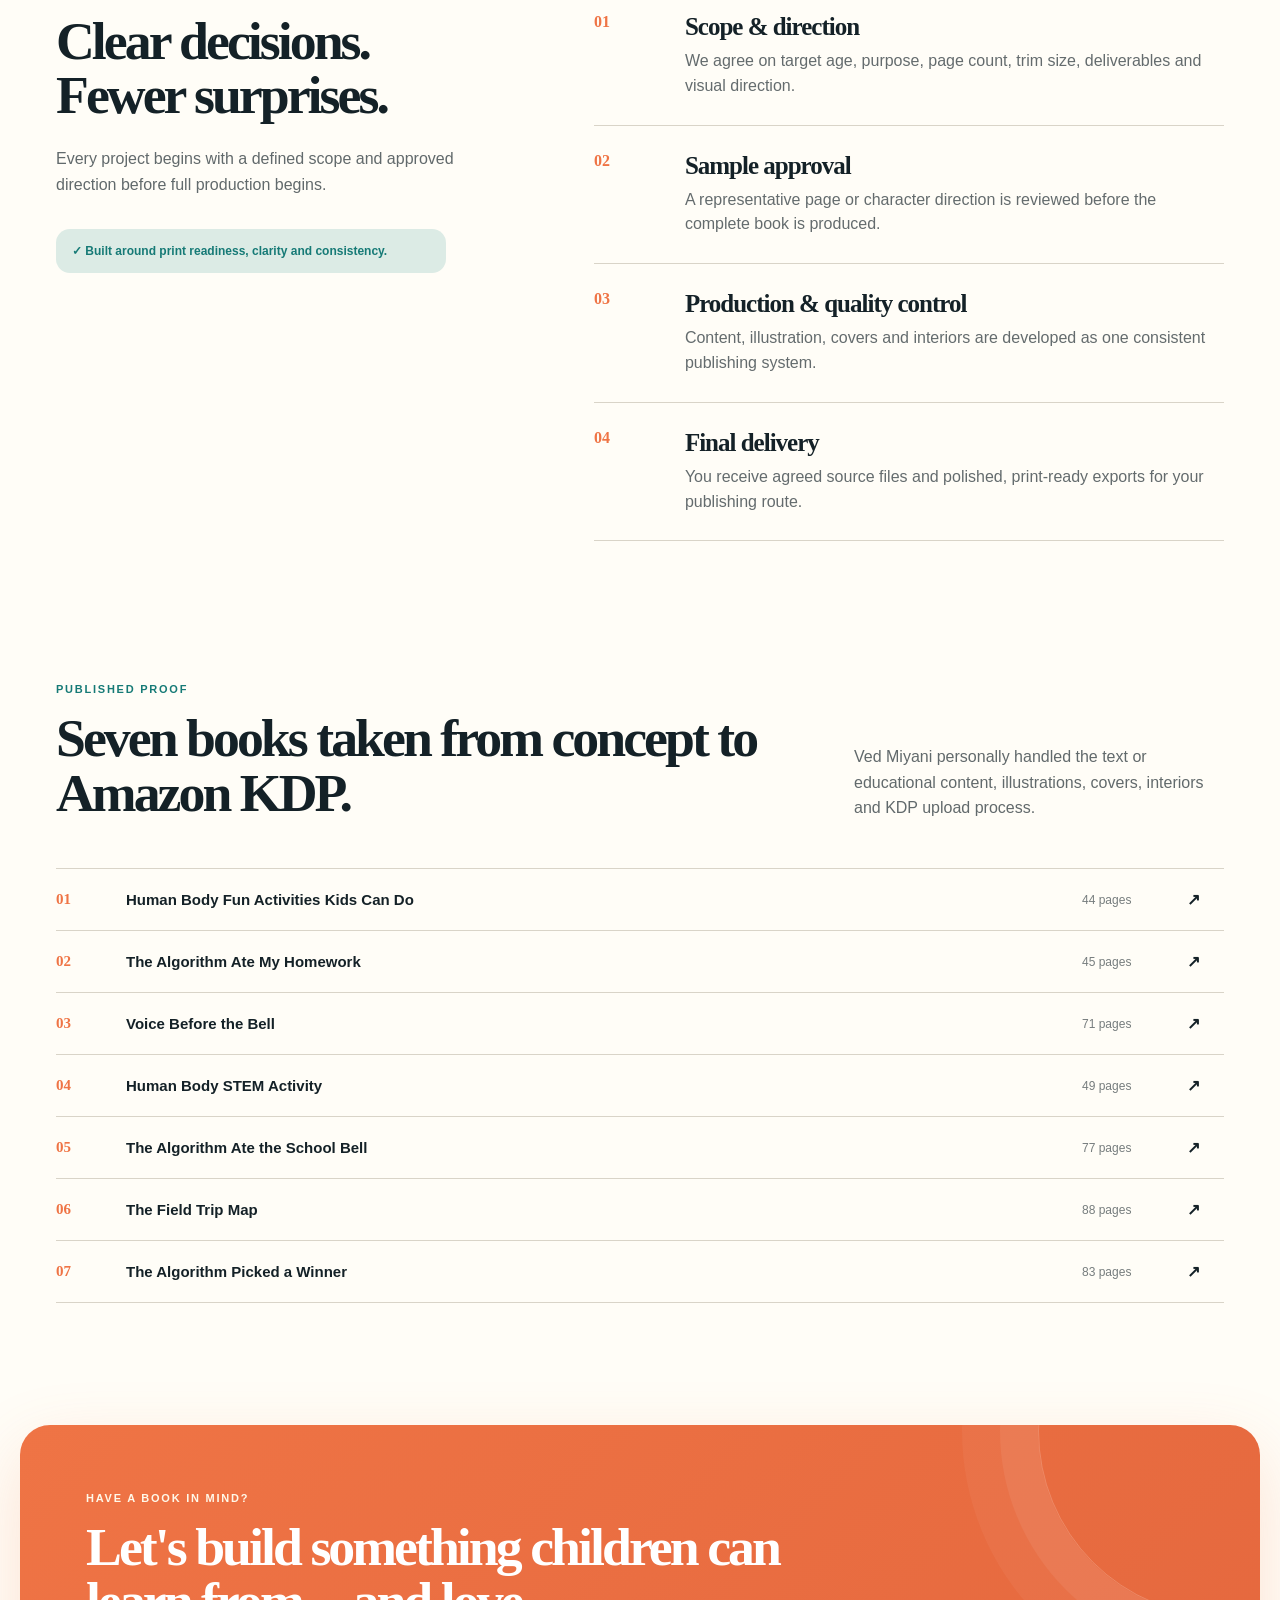
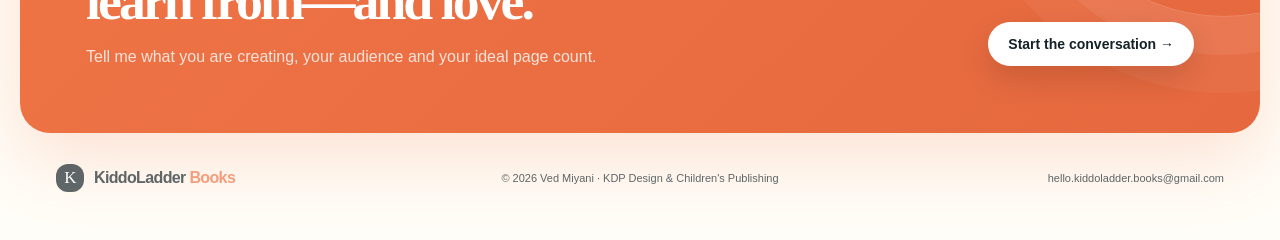
==== commit 6dabb727: "Launch premium animated portfolio experience" ====
--- a/index.html
+++ b/index.html
@@ -3,19 +3,48 @@
 <head>
   <meta charset="utf-8">
   <meta name="viewport" content="width=device-width,initial-scale=1">
-  <meta name="description" content="KiddoLadder Books — professional KDP formatting, covers, children’s books, STEM and math workbooks by Ved Miyani.">
+  <meta name="description" content="Professional KDP formatting, covers, children's storybooks, STEM and math workbooks by Ved Miyani.">
   <title>KiddoLadder Books | KDP Design & Children's Publishing</title>
   <style>
-    :root{--ink:#182128;--paper:#fffdf7;--cream:#f3ede2;--teal:#1e7876;--orange:#ec7f48;--yellow:#f4c957;--line:#d9d5cb}*{box-sizing:border-box}html{scroll-behavior:smooth}body{margin:0;background:var(--paper);color:var(--ink);font-family:Arial,Helvetica,sans-serif}a{color:inherit;text-decoration:none}.nav,section,footer{max-width:1240px;margin:auto}.nav{padding:24px 36px;display:flex;align-items:center;justify-content:space-between}.brand{font-weight:800;font-size:20px}.brand b{display:inline-grid;place-items:center;margin-right:10px;width:32px;height:32px;border-radius:50%;background:var(--teal);color:#fff;font:21px Georgia}.brand i{font-style:normal;color:var(--orange)}.nav a:not(.brand){font-size:14px;font-weight:bold;margin-left:22px}.hero{margin-top:28px;padding:70px;border-radius:28px;background:var(--cream);display:grid;grid-template-columns:1.15fr .85fr;gap:35px;overflow:hidden}.eyebrow{margin:0 0 15px;text-transform:uppercase;letter-spacing:.14em;font-weight:bold;font-size:12px;color:var(--teal)}h1,h2,h3{font-family:Georgia,serif;letter-spacing:-.05em}h1{font-size:clamp(48px,5.5vw,78px);line-height:.98;margin:0 0 25px}h1 span{color:var(--teal)}.copy{max-width:570px;font-size:18px;line-height:1.6;opacity:.78}.button{display:inline-block;margin:23px 10px 0 0;padding:14px 19px;border-radius:99px;background:var(--teal);color:#fff;font-size:14px;font-weight:bold}.button.ghost{border:1px solid var(--ink);background:transparent;color:var(--ink)}.stats{display:flex;gap:30px;margin-top:55px}.stats b{display:block;color:var(--orange);font:28px Georgia}.stats small{font-weight:bold;opacity:.7}.art{position:relative;min-height:370px}.sun{position:absolute;right:5px;width:250px;height:250px;border-radius:50%;background:var(--yellow)}.back,.book{position:absolute;width:250px;height:330px;border:1px solid #b6ae9e;box-shadow:16px 18px #dfd5c4}.back{right:55px;top:72px;background:#f7dfe1;transform:rotate(9deg)}.book{right:72px;top:42px;padding:40px 28px;background:#fffefb;transform:rotate(-4deg);display:flex;flex-direction:column;justify-content:space-between}.book strong{font:700 34px/.9 Georgia}.book strong em{font-style:normal;color:var(--orange)}.book small{font-weight:bold;color:var(--teal)}.section{padding:105px 36px}.section h2{font-size:clamp(36px,4vw,55px);line-height:1.02;margin:0}.grid{display:grid;grid-template-columns:repeat(3,1fr);gap:18px;margin-top:45px}.card{min-height:245px;padding:27px;border:1px solid var(--line);border-radius:18px;background:#fff;transition:transform .2s ease,box-shadow .2s ease}.card:hover{transform:translateY(-5px);box-shadow:0 16px 34px #17212814}.service-grid{grid-template-columns:repeat(3,1fr)}.service-card .icon{display:grid;place-items:center;width:42px;height:42px;border-radius:12px;background:#e8f3f1;color:var(--teal);font-size:21px}.card span{color:var(--orange);font:18px Georgia}.card h3{font-size:26px;margin:21px 0 10px}.card p{line-height:1.55;opacity:.72}.dark{max-width:none;padding-left:max(36px,calc((100vw - 1168px)/2));padding-right:max(36px,calc((100vw - 1168px)/2));background:var(--ink);color:#fff}.head{display:flex;justify-content:space-between;gap:35px;align-items:end}.head p:last-child{max-width:350px;line-height:1.55;opacity:.7}.work{display:grid;grid-template-columns:1fr 1fr;gap:22px;margin-top:46px}.work-card{overflow:hidden;background:#fff;color:var(--ink);border-radius:20px}.work-card figure{height:330px;margin:0;padding:22px;background:#e7ddd0}.work-card:nth-child(2) figure{background:#dbe6df}.work-card img{width:100%;height:100%;object-fit:cover;object-position:top;border-radius:7px;box-shadow:0 18px 30px #0003}.work-card div{padding:25px}.label{font-size:11px;letter-spacing:.12em;font-weight:bold;color:var(--teal);text-transform:uppercase}.work-card h3{font-size:30px;margin:9px 0}.work-card p{line-height:1.55;opacity:.72}.work-card a{font-size:14px;font-weight:bold;border-bottom:1px solid var(--orange);padding-bottom:3px}.list{margin-top:42px;border-top:1px solid var(--line)}.row{display:grid;grid-template-columns:55px 1fr 90px;gap:15px;padding:19px 0;border-bottom:1px solid var(--line)}.row span{font:16px Georgia;color:var(--orange)}.row em{font-size:13px;font-style:normal;opacity:.6}.contact{max-width:1240px;margin:0 auto;border-radius:22px;padding:58px 62px;background:var(--orange);color:#fff;display:flex;align-items:end;justify-content:space-between;gap:25px}.contact .eyebrow{color:#fff8e9}.contact h2{max-width:700px;font-size:clamp(34px,4vw,54px);margin:0}.contact a{padding:14px 18px;border-radius:99px;background:#fff;color:var(--ink);font-weight:bold;white-space:nowrap}footer{padding:26px 36px 45px;display:flex;justify-content:space-between;font-size:12px;opacity:.6}@media(max-width:800px){.nav{padding:18px 20px}.nav a:not(.brand){display:none}.hero{margin:0 14px;padding:46px 27px 20px;display:block}.art{margin-top:22px;min-height:330px}.section{padding:78px 22px}.grid,.work{grid-template-columns:1fr}.head,.contact{display:block}.head p:last-child{margin-top:20px}.contact{margin:0 14px;padding:42px 27px}.contact a{display:inline-block;margin-top:25px;white-space:normal}.row{grid-template-columns:34px 1fr}.row em{display:none}footer{display:block;padding:25px 22px 35px;line-height:1.8}}
+    :root{--ink:#142127;--paper:#fffdf7;--cream:#f3eee4;--teal:#167a76;--orange:#ef7445;--yellow:#f4c95d;--mint:#dcebe5;--line:#d9d4c8;--shadow:0 24px 70px rgba(20,33,39,.12)}
+    *{box-sizing:border-box}html{scroll-behavior:smooth}body{margin:0;background:var(--paper);color:var(--ink);font-family:Arial,Helvetica,sans-serif;overflow-x:hidden}a{color:inherit;text-decoration:none}.scroll-progress{position:fixed;z-index:100;left:0;top:0;height:3px;width:0;background:linear-gradient(90deg,var(--orange),var(--yellow),var(--teal));box-shadow:0 0 16px #ef744580}.cursor-glow{pointer-events:none;position:fixed;z-index:-1;width:380px;height:380px;border-radius:50%;background:radial-gradient(circle,#f4c95d22,transparent 68%);will-change:transform}
+    .nav{max-width:1320px;margin:auto;padding:22px 36px;display:flex;justify-content:space-between;align-items:center;position:relative;z-index:10}.brand{display:flex;align-items:center;gap:10px;font-weight:800;font-size:20px;letter-spacing:-.04em}.brand em{color:var(--orange);font-style:normal}.brand-mark{display:grid;place-items:center;width:34px;height:34px;border-radius:12px;background:var(--ink);color:#fff;font:21px Georgia}.nav-links{display:flex;gap:26px;align-items:center;font-size:13px;font-weight:800}.nav-links>a:not(.nav-cta){opacity:.68;transition:.2s}.nav-links>a:not(.nav-cta):hover{opacity:1;color:var(--teal)}.nav-cta{display:flex;align-items:center;gap:7px;padding:11px 16px;border:1px solid var(--ink);border-radius:99px;transition:.2s}.nav-cta:hover{background:var(--ink);color:#fff;transform:translateY(-2px)}
+    .hero{max-width:1320px;margin:24px auto 0;padding:76px 72px 68px;min-height:630px;border-radius:34px;background:linear-gradient(135deg,#f4eee4,#ebe7de);display:grid;grid-template-columns:1.1fr .9fr;gap:42px;overflow:hidden;position:relative;isolation:isolate}.hero:before{content:"";position:absolute;inset:0;opacity:.22;background-image:radial-gradient(#142127 .55px,transparent .55px);background-size:7px 7px;mask-image:linear-gradient(90deg,#000,transparent 70%);z-index:-1}.eyebrow{margin:0 0 16px;text-transform:uppercase;letter-spacing:.16em;font-weight:800;font-size:11px;color:var(--teal)}.hero-kicker{display:flex;align-items:center;gap:9px}.hero-kicker i{width:23px;height:1px;background:var(--orange)}h1,h2,h3,p{margin-top:0}h1{max-width:720px;margin-bottom:25px;font:700 clamp(52px,5.6vw,82px)/.96 Georgia,serif;letter-spacing:-.065em}h1 span{position:relative;color:var(--teal)}h1 span:after{content:"";position:absolute;height:8px;left:2px;right:0;bottom:-5px;background:var(--orange);clip-path:polygon(0 65%,100% 20%,100% 60%,0 100%);opacity:.8}.hero-text{max-width:590px;font-size:18px;line-height:1.62;opacity:.76}.actions{display:flex;gap:13px;margin-top:32px}.button{display:inline-flex;align-items:center;justify-content:center;gap:9px;border-radius:99px;padding:14px 20px;font-weight:800;font-size:14px;transition:.2s}.button:hover{transform:translateY(-3px)}.primary{background:var(--teal);color:#fff;box-shadow:0 12px 24px #167a7638}.quiet{border:1px solid #14212760;background:#ffffff3d}.proof-strip{display:flex;gap:34px;margin-top:62px}.proof-strip>div{display:flex;flex-direction:column;gap:5px;position:relative}.proof-strip>div:not(:last-child):after{content:"";position:absolute;right:-18px;top:4px;width:1px;height:38px;background:var(--line)}.proof-strip strong{font:700 30px Georgia;color:var(--orange)}.proof-strip span{font-size:11px;font-weight:800;opacity:.65;text-transform:uppercase;letter-spacing:.05em}
+    .hero-art{position:relative;min-height:450px;perspective:1000px}.sun{position:absolute;width:278px;height:278px;border-radius:50%;background:var(--yellow);right:16px;top:21px;box-shadow:0 0 0 14px #f4c95d21;animation:breathe 5s ease-in-out infinite}.paper{position:absolute;width:274px;height:366px;border:1px solid #1421273d;box-shadow:18px 22px 0 #14212717;display:flex;flex-direction:column}.paper-shadow{right:91px;top:89px;background:var(--mint);transform:rotate(13deg);animation:float-back 7s ease-in-out infinite}.paper-back{right:74px;top:75px;background:#f4dce0;transform:rotate(7deg);animation:float-back 6s ease-in-out -1s infinite}.paper-shadow span,.paper-back span{margin:auto;font-size:11px;font-weight:800;letter-spacing:.3em;opacity:.28}.paper-main{right:92px;top:43px;padding:35px 31px;background:#fffefa;transform:rotate(-4deg);justify-content:space-between;animation:float-book 6s ease-in-out infinite;box-shadow:18px 22px 0 #d8d0c2,0 38px 55px #1421272e}.paper-main small{font-size:9px;letter-spacing:.16em;font-weight:800;color:var(--teal)}.paper-main p{font:700 37px/.9 Georgia;letter-spacing:-.065em}.paper-main p b{color:var(--orange)}.paper-main>span{font-size:12px;font-weight:800;color:var(--teal)}.pill{position:absolute;padding:10px 14px;border:1px solid #1421271f;border-radius:99px;background:#ffffffe0;box-shadow:0 13px 28px #1421271a;font-size:11px;font-weight:800;backdrop-filter:blur(8px);animation:float-pill 4.5s ease-in-out infinite}.pill-one{left:5px;top:103px;color:var(--teal)}.pill-two{right:2px;bottom:44px;animation-delay:-1.6s;color:var(--orange)}.spark{position:absolute;color:var(--orange);font-size:24px;animation:spin 9s linear infinite}.spark-one{top:37px;left:29px}.spark-two{right:15px;bottom:121px;font-size:15px;animation-direction:reverse}
+    .marquee{margin:22px 0 0;overflow:hidden;border-top:1px solid var(--line);border-bottom:1px solid var(--line);background:#ffffff8c}.marquee-track{display:flex;width:max-content;animation:marquee 32s linear infinite}.marquee span{display:flex;align-items:center;gap:28px;padding:15px 18px;text-transform:uppercase;letter-spacing:.11em;font-size:10px;font-weight:800;white-space:nowrap}.marquee i{color:var(--orange);font-style:normal}
+    .section{max-width:1240px;margin:auto;padding:122px 36px}.heading{max-width:770px}.heading h2,.process h2,.contact h2{font:700 clamp(38px,4.2vw,59px)/1.01 Georgia;letter-spacing:-.055em;margin-bottom:0}.intro{max-width:620px;margin:23px 0 0;font-size:17px;line-height:1.65;opacity:.67}.services{display:grid;grid-template-columns:repeat(3,1fr);gap:17px;margin-top:52px}.service{position:relative;min-height:328px;padding:28px;border:1px solid var(--line);border-radius:22px;background:#ffffffbf;overflow:hidden;transition:.35s}.service:before{content:"";position:absolute;inset:auto -40% -65% -40%;height:70%;border-radius:50%;background:radial-gradient(circle,var(--mint),transparent 68%);opacity:0;transition:.35s}.service:hover{transform:translateY(-8px);box-shadow:var(--shadow);border-color:#167a7659}.service:hover:before{opacity:.72}.service-top{display:flex;align-items:center;justify-content:space-between}.icon{display:grid;place-items:center;width:48px;height:48px;border-radius:14px;background:var(--mint);color:var(--teal);font-size:22px;transition:.35s}.service:hover .icon{transform:rotate(-7deg) scale(1.08);background:var(--teal);color:#fff}.number{font:700 15px Georgia;color:var(--orange)}.label{margin:31px 0 9px;text-transform:uppercase;letter-spacing:.11em;font-size:9px;font-weight:800;color:var(--teal)}.service h3{margin:0 0 12px;font:700 27px Georgia;letter-spacing:-.045em}.service>p:last-of-type{margin-bottom:22px;line-height:1.58;font-size:14px;opacity:.68}.service>a{position:absolute;left:28px;bottom:25px;font-size:12px;font-weight:800;color:var(--teal)}
+    .work{background:var(--ink);max-width:none;padding-left:max(36px,calc((100vw - 1168px)/2));padding-right:max(36px,calc((100vw - 1168px)/2));color:#fff;position:relative;overflow:hidden}.split{max-width:none;display:flex;justify-content:space-between;gap:32px;align-items:end}.split>p{max-width:370px;margin:0;line-height:1.58;opacity:.67}.work-grid{display:grid;grid-template-columns:1fr 1fr;gap:24px;margin-top:53px}.work-card{background:#fff;color:var(--ink);border-radius:24px;overflow:hidden;transition:.35s}.work-card:hover{transform:translateY(-7px);box-shadow:0 28px 70px #0005}.image{height:360px;padding:27px;background:#e8ddd0;display:grid;place-items:center;overflow:hidden;position:relative}.stem .image{background:#d9e8e2}.work-tag{position:absolute;z-index:2;left:22px;top:20px;padding:9px 12px;border-radius:99px;background:#ffffffe8;font-size:10px;font-weight:800;box-shadow:0 8px 20px #0002}.image img{width:100%;height:100%;object-fit:cover;object-position:top;border-radius:9px;box-shadow:0 20px 35px #0003;transition:.55s}.work-card:hover img{transform:scale(1.035) rotate(.4deg)}.work-copy{padding:27px 28px 29px}.work-copy h3{font:700 32px Georgia;letter-spacing:-.05em;margin-bottom:10px}.work-copy p{line-height:1.58;opacity:.7}.work-copy a{display:inline-block;font-weight:800;font-size:13px;margin-top:9px;border-bottom:1px solid var(--orange);padding-bottom:4px}
+    .process{display:grid;grid-template-columns:.82fr 1.18fr;gap:100px;align-items:start}.process-aside{position:sticky;top:40px}.process-aside>p:last-of-type{margin-top:23px;max-width:400px;line-height:1.65;opacity:.67}.quality{margin-top:31px;padding:15px 16px;border-radius:14px;background:var(--mint);color:var(--teal);max-width:390px;font-size:12px;font-weight:800}.process ol{list-style:none;margin:0;padding:0}.process li{display:grid;grid-template-columns:74px 1fr;gap:17px;padding:26px 0;border-top:1px solid var(--line);transition:.25s}.process li:last-child{border-bottom:1px solid var(--line)}.process li:hover{padding-left:12px;background:linear-gradient(90deg,#f7f2e8,transparent)}.process li>span{font:700 16px Georgia;color:var(--orange)}.process li h3{font:700 25px Georgia;letter-spacing:-.04em;margin-bottom:8px}.process li p{margin:0;line-height:1.55;opacity:.66}.published{padding-top:20px}.titles{margin-top:48px;border-top:1px solid var(--line)}.row{display:grid;grid-template-columns:55px 1fr 90px 25px;gap:15px;align-items:center;padding:21px 12px 21px 0;border-bottom:1px solid var(--line);transition:.25s}.row:hover{padding-left:14px;background:#f6f0e5;color:var(--teal)}.row>span{font:700 15px Georgia;color:var(--orange)}.row strong{font-size:15px}.row em{font-size:12px;font-style:normal;opacity:.58}
+    .contact{margin:0 auto;max-width:1240px;border-radius:30px;background:linear-gradient(135deg,var(--orange),#e5683e);padding:67px 66px;color:#fff;display:flex;align-items:end;justify-content:space-between;gap:35px;position:relative;overflow:hidden;box-shadow:0 25px 70px #ef744533}.contact:after{content:"";position:absolute;width:370px;height:370px;border:1px solid #ffffff32;border-radius:50%;right:-150px;top:-180px;box-shadow:0 0 0 38px #ffffff10,0 0 0 76px #ffffff0b}.contact>div{position:relative;z-index:1}.contact .eyebrow{color:#fff8e9}.contact h2{max-width:720px}.contact p:last-child{margin:19px 0 0;opacity:.8}.light{position:relative;z-index:2;background:#fff;color:var(--ink);white-space:nowrap;box-shadow:0 12px 30px #0002}footer{max-width:1240px;margin:auto;padding:31px 36px 48px;display:grid;grid-template-columns:1fr auto 1fr;align-items:center;gap:20px;font-size:11px;opacity:.68}footer>a:last-child{text-align:right}footer .brand{font-size:16px}footer .brand-mark{width:28px;height:28px;font-size:17px}
+    .reveal{opacity:0;transform:translateY(28px);transition:opacity .75s,transform .75s cubic-bezier(.2,.7,.2,1)}.reveal.show{opacity:1;transform:none}
+    @keyframes float-book{0%,100%{transform:rotate(-4deg) translateY(0)}50%{transform:rotate(-2deg) translateY(-12px)}}@keyframes float-back{0%,100%{translate:0 0}50%{translate:0 8px}}@keyframes float-pill{0%,100%{transform:translateY(0)}50%{transform:translateY(-9px)}}@keyframes breathe{0%,100%{transform:scale(1)}50%{transform:scale(1.045)}}@keyframes spin{to{transform:rotate(360deg)}}@keyframes marquee{to{transform:translateX(-50%)}}
+    @media(max-width:900px){.nav{padding:18px 20px}.nav-links>a:not(.nav-cta){display:none}.hero{margin:0 14px;padding:49px 29px 27px;min-height:auto;display:block}.hero-art{min-height:415px;margin-top:28px}.proof-strip{margin-top:40px;gap:20px}.proof-strip>div:not(:last-child):after{display:none}.section{padding:88px 22px}.services,.work-grid{grid-template-columns:1fr}.split,.contact,.process{display:block}.split>p{margin-top:21px}.image{height:300px}.process-aside{position:static;margin-bottom:46px}.contact{margin:0 14px;padding:47px 29px}.contact .light{margin-top:28px;white-space:normal}.row{grid-template-columns:34px 1fr 22px}.row em{display:none}footer{padding:30px 22px 38px;grid-template-columns:1fr;line-height:1.7}footer>a:last-child{text-align:left}.nav-cta{font-size:12px;padding:9px 11px}.cursor-glow{display:none}}
+    @media(max-width:540px){h1{font-size:46px}.actions{flex-direction:column}.button{width:100%}.proof-strip{display:grid;grid-template-columns:repeat(3,1fr);gap:8px}.proof-strip strong{font-size:25px}.proof-strip span{font-size:8px}.hero-art{min-height:360px;transform:scale(.88);transform-origin:center top;margin-bottom:-38px}.paper-main{right:45px}.paper-back{right:31px}.paper-shadow{right:46px}.sun{right:-13px}.pill-one{left:-15px}.pill-two{right:-20px}.heading h2,.process h2,.contact h2{font-size:39px}}
+    @media(prefers-reduced-motion:reduce){html{scroll-behavior:auto}*,*:before,*:after{animation-duration:.01ms!important;animation-iteration-count:1!important;transition-duration:.01ms!important}.reveal{opacity:1;transform:none}.cursor-glow{display:none}}
   </style>
 </head>
 <body>
-  <nav class="nav"><a class="brand" href="#top"><b>K</b>KiddoLadder <i>Books</i></a><div><a href="#services">KDP Services</a><a href="#work">Portfolio</a><a href="#proof">Published books</a></div></nav>
-  <section class="hero" id="top"><div><p class="eyebrow">Professional KDP design &amp; children's publishing</p><h1>Books children want to open <span>again and again.</span></h1><p class="copy">KiddoLadder Books helps authors, educators and learning brands turn an idea into a polished, print-ready and upload-ready book — from cover to KDP files.</p><a class="button" href="mailto:hello.kiddoladder.books@gmail.com?subject=Book%20project%20enquiry">Discuss your book →</a><a class="button ghost" href="#work">View real samples</a><div class="stats"><div><b>7</b><small>Amazon KDP titles</small></div><div><b>457</b><small>completed pages</small></div><div><b>88</b><small>pages in one storybook</small></div></div></div><div class="art"><div class="sun"></div><div class="back"></div><div class="book"><strong>IDEAS<br>THAT<br><em>GROW</em></strong><small>KiddoLadder Books</small></div></div></section>
-  <section class="section" id="services"><p class="eyebrow">KDP services</p><h2>Everything needed for a professional, publish-ready book.</h2><p class="copy">Choose one service or get a complete book-production package. Every project is tailored to your manuscript, audience and publishing route.</p><div class="grid service-grid"><article class="card service-card"><div class="icon">⌘</div><h3>KDP Formatting</h3><p>Clean paperback, hardcover and EPUB interiors with correct trim size, margins, bleed, page numbers and print-ready PDF export.</p></article><article class="card service-card"><div class="icon">▣</div><h3>Book Cover Design</h3><p>Professional front, spine and back covers designed to the exact KDP template and page-count specifications.</p></article><article class="card service-card"><div class="icon">✦</div><h3>Children’s Storybooks</h3><p>Story development, character consistency, illustrations, cover design and complete KDP-ready layouts.</p></article><article class="card service-card"><div class="icon">⚗</div><h3>STEM Activity Books</h3><p>Age-appropriate science activities, diagrams, experiments and engaging learning layouts for young readers.</p></article><article class="card service-card"><div class="icon">＋</div><h3>Math Workbooks</h3><p>Structured worksheets, visual number strategies, practice pages, answer keys and editable-source options.</p></article><article class="card service-card"><div class="icon">✓</div><h3>Full KDP Package</h3><p>One complete service: content support, illustrations, cover, formatting and final files ready for your KDP upload.</p></article></div></section>
-<section class="section dark" id="work"><div class="head"><div><p class="eyebrow">Selected work</p><h2>Designed for curious young learners.</h2></div><p>Two sample spreads from the KiddoLadder educational-workbook portfolio.</p></div><div class="work"><article class="work-card"><figure><img src="assets/math-workbook-01.jpg" alt="Math Number Strategies workbook sample"></figure><div><p class="label">Ages 6-8 · Math workbook</p><h3>Math Number Strategies</h3><p>Visual, child-friendly activities that make foundational number skills feel achievable.</p><a href="mailto:hello.kiddoladder.books@gmail.com?subject=Math%20workbook%20sample%20request">Request the PDF sample ↗</a></div></article><article class="work-card"><figure><img src="assets/stem-workbook-1.jpg" alt="STEM Discovery Lab workbook sample"></figure><div><p class="label">Ages 6-8 · STEM workbook</p><h3>STEM Discovery Lab</h3><p>Hands-on science activities with structured explanations, diagrams and learner prompts.</p><a href="mailto:hello.kiddoladder.books@gmail.com?subject=STEM%20workbook%20sample%20request">Request the PDF sample ↗</a></div></article></div></section>
-  <section class="section" id="proof"><div class="head"><div><p class="eyebrow">Published proof</p><h2>Seven books brought from concept to KDP.</h2></div><p>Ved Miyani personally handled the text or educational content, illustration, covers, interiors and Amazon KDP upload process for these titles.</p></div><div class="list"><a class="row" target="_blank" href="https://www.amazon.com/dp/B0H9VH2ZD2"><span>01</span><b>Human Body Fun Activities Kids Can Do</b><em>44 pages</em></a><a class="row" target="_blank" href="https://www.amazon.com/dp/B0H8JW7M3F"><span>02</span><b>The Algorithm Ate My Homework</b><em>45 pages</em></a><a class="row" target="_blank" href="https://www.amazon.com/dp/B0H947B7BW"><span>03</span><b>Voice Before the Bell</b><em>71 pages</em></a><a class="row" target="_blank" href="https://www.amazon.com/dp/B0H9CKPKSZ"><span>04</span><b>Human Body STEM Activity</b><em>49 pages</em></a><a class="row" target="_blank" href="https://www.amazon.com/dp/B0H8L65KQN"><span>05</span><b>The Algorithm Ate the School Bell</b><em>77 pages</em></a><a class="row" target="_blank" href="https://www.amazon.com/dp/B0H8JRNS61"><span>06</span><b>The Field Trip Map</b><em>88 pages</em></a><a class="row" target="_blank" href="https://www.amazon.com/dp/B0H8P4WCPV"><span>07</span><b>The Algorithm Picked a Winner</b><em>83 pages</em></a></div></section>
-  <section class="contact"><div><p class="eyebrow">Have a book in mind?</p><h2>Let's turn it into something children can learn from and love.</h2></div><a href="mailto:hello.kiddoladder.books@gmail.com?subject=Book%20project%20enquiry">hello.kiddoladder.books@gmail.com</a></section>
-  <footer><span>© 2026 KiddoLadder Books</span><span>Created by Ved Miyani · Children's Publishing &amp; KDP Production</span></footer>
+  <div class="scroll-progress"></div><div class="cursor-glow"></div>
+  <nav class="nav"><a href="#top" class="brand"><span class="brand-mark">K</span><span>KiddoLadder <em>Books</em></span></a><div class="nav-links"><a href="#services">Services</a><a href="#work">Portfolio</a><a href="#proof">Published books</a><a class="nav-cta" href="mailto:hello.kiddoladder.books@gmail.com?subject=Book%20project%20enquiry">Start a project →</a></div></nav>
+  <section class="hero" id="top"><div><p class="eyebrow hero-kicker"><i></i> Professional KDP design &amp; children's publishing</p><h1>From your first idea to a book that feels <span>ready for the world.</span></h1><p class="hero-text">KiddoLadder Books creates polished children's storybooks, educational workbooks, covers and print-ready interiors for authors, educators and learning brands.</p><div class="actions"><a class="button primary" href="mailto:hello.kiddoladder.books@gmail.com?subject=Book%20project%20enquiry">Discuss your book →</a><a class="button quiet" href="#work">Explore selected work</a></div><div class="proof-strip"><div><strong>7</strong><span>Amazon KDP titles</span></div><div><strong>457</strong><span>completed pages</span></div><div><strong>88</strong><span>pages in one storybook</span></div></div></div><div class="hero-art"><div class="spark spark-one">✦</div><div class="spark spark-two">✦</div><div class="sun"></div><div class="paper paper-shadow"><span>STORY</span></div><div class="paper paper-back"><span>LEARN</span></div><div class="paper paper-main"><small>KIDDO LADDER / 01</small><p>IDEAS<br>THAT<br><b>GROW</b></p><span>Publishing made clear.</span></div><div class="pill pill-one">KDP-ready</div><div class="pill pill-two">Made for young minds</div></div></section>
+  <div class="marquee"><div class="marquee-track"><span>KDP interiors <i>✦</i></span><span>Cover design <i>✦</i></span><span>Consistent characters <i>✦</i></span><span>Storybooks <i>✦</i></span><span>STEM workbooks <i>✦</i></span><span>Math activities <i>✦</i></span><span>Print-ready PDFs <i>✦</i></span><span>Upload support <i>✦</i></span><span>KDP interiors <i>✦</i></span><span>Cover design <i>✦</i></span><span>Consistent characters <i>✦</i></span><span>Storybooks <i>✦</i></span><span>STEM workbooks <i>✦</i></span><span>Math activities <i>✦</i></span><span>Print-ready PDFs <i>✦</i></span><span>Upload support <i>✦</i></span></div></div>
+  <section class="section" id="services"><div class="heading reveal"><p class="eyebrow">Complete publishing support</p><h2>One studio. Every essential part of your book.</h2><p class="intro">Choose a focused service or a complete production package tailored to your manuscript, audience and publishing route.</p></div><div class="services">
+    <article class="service reveal"><div class="service-top"><span class="icon">▤</span><span class="number">01</span></div><p class="label">Interior systems</p><h3>KDP formatting</h3><p>Paperback, hardcover and EPUB interiors with correct trim, bleed, margins, page numbering and upload-ready exports.</p><a href="mailto:hello.kiddoladder.books@gmail.com?subject=KDP%20formatting%20enquiry">Enquire →</a></article>
+    <article class="service reveal"><div class="service-top"><span class="icon">◫</span><span class="number">02</span></div><p class="label">Shelf-ready covers</p><h3>Book cover design</h3><p>Front, spine and back covers built around the exact KDP template, page count and visual promise of your book.</p><a href="mailto:hello.kiddoladder.books@gmail.com?subject=Book%20cover%20enquiry">Enquire →</a></article>
+    <article class="service reveal"><div class="service-top"><span class="icon">✦</span><span class="number">03</span></div><p class="label">Story to publication</p><h3>Children's storybooks</h3><p>Story direction, consistent characters, illustration, page composition and a complete KDP-ready book experience.</p><a href="mailto:hello.kiddoladder.books@gmail.com?subject=Storybook%20enquiry">Enquire →</a></article>
+    <article class="service reveal"><div class="service-top"><span class="icon">⚗</span><span class="number">04</span></div><p class="label">Learning by doing</p><h3>STEM activity books</h3><p>Age-appropriate experiments, clear diagrams, learner prompts and educator-friendly visual structure.</p><a href="mailto:hello.kiddoladder.books@gmail.com?subject=STEM%20workbook%20enquiry">Enquire →</a></article>
+    <article class="service reveal"><div class="service-top"><span class="icon">＋</span><span class="number">05</span></div><p class="label">Clear learning paths</p><h3>Math workbooks</h3><p>Progressive worksheets, visual strategies, practice pages, answer keys and editable-source options by scope.</p><a href="mailto:hello.kiddoladder.books@gmail.com?subject=Math%20workbook%20enquiry">Enquire →</a></article>
+    <article class="service reveal"><div class="service-top"><span class="icon">✓</span><span class="number">06</span></div><p class="label">End-to-end production</p><h3>Full KDP package</h3><p>Content support, illustration, cover, interior formatting and polished final files ready for your KDP upload.</p><a href="mailto:hello.kiddoladder.books@gmail.com?subject=Full%20KDP%20package%20enquiry">Enquire →</a></article>
+  </div></section>
+  <section class="section work" id="work"><div class="heading split reveal"><div><p class="eyebrow">Selected work</p><h2>Designed to make learning feel inviting.</h2></div><p>Real workbook samples demonstrating clear hierarchy, age-appropriate layouts and professional visual systems.</p></div><div class="work-grid"><article class="work-card reveal"><div class="image"><span class="work-tag">Math / Ages 6–8</span><img src="assets/math-workbook-01.jpg" alt="Math workbook sample"></div><div class="work-copy"><p class="eyebrow">Workbook design</p><h3>Math Number Strategies</h3><p>Visual, child-friendly activities that make foundational number skills feel achievable.</p><a href="mailto:hello.kiddoladder.books@gmail.com?subject=Math%20workbook%20sample">Request PDF sample ↗</a></div></article><article class="work-card stem reveal"><div class="image"><span class="work-tag">STEM / Ages 6–8</span><img src="assets/stem-workbook-1.jpg" alt="STEM workbook sample"></div><div class="work-copy"><p class="eyebrow">Activity book design</p><h3>STEM Discovery Lab</h3><p>Hands-on science activities with structured explanations, diagrams and learner prompts.</p><a href="mailto:hello.kiddoladder.books@gmail.com?subject=STEM%20workbook%20sample">Request PDF sample ↗</a></div></article></div></section>
+  <section class="section process"><div class="process-aside reveal"><p class="eyebrow">A confident production process</p><h2>Clear decisions. Fewer surprises.</h2><p>Every project begins with a defined scope and approved direction before full production begins.</p><div class="quality">✓ Built around print readiness, clarity and consistency.</div></div><ol><li class="reveal"><span>01</span><div><h3>Scope &amp; direction</h3><p>We agree on target age, purpose, page count, trim size, deliverables and visual direction.</p></div></li><li class="reveal"><span>02</span><div><h3>Sample approval</h3><p>A representative page or character direction is reviewed before the complete book is produced.</p></div></li><li class="reveal"><span>03</span><div><h3>Production &amp; quality control</h3><p>Content, illustration, covers and interiors are developed as one consistent publishing system.</p></div></li><li class="reveal"><span>04</span><div><h3>Final delivery</h3><p>You receive agreed source files and polished, print-ready exports for your publishing route.</p></div></li></ol></section>
+  <section class="section published" id="proof"><div class="heading split reveal"><div><p class="eyebrow">Published proof</p><h2>Seven books taken from concept to Amazon KDP.</h2></div><p>Ved Miyani personally handled the text or educational content, illustrations, covers, interiors and KDP upload process.</p></div><div class="titles"><a class="row reveal" href="https://www.amazon.com/dp/B0H9VH2ZD2" target="_blank"><span>01</span><strong>Human Body Fun Activities Kids Can Do</strong><em>44 pages</em><b>↗</b></a><a class="row reveal" href="https://www.amazon.com/dp/B0H8JW7M3F" target="_blank"><span>02</span><strong>The Algorithm Ate My Homework</strong><em>45 pages</em><b>↗</b></a><a class="row reveal" href="https://www.amazon.com/dp/B0H947B7BW" target="_blank"><span>03</span><strong>Voice Before the Bell</strong><em>71 pages</em><b>↗</b></a><a class="row reveal" href="https://www.amazon.com/dp/B0H9CKPKSZ" target="_blank"><span>04</span><strong>Human Body STEM Activity</strong><em>49 pages</em><b>↗</b></a><a class="row reveal" href="https://www.amazon.com/dp/B0H8L65KQN" target="_blank"><span>05</span><strong>The Algorithm Ate the School Bell</strong><em>77 pages</em><b>↗</b></a><a class="row reveal" href="https://www.amazon.com/dp/B0H8JRNS61" target="_blank"><span>06</span><strong>The Field Trip Map</strong><em>88 pages</em><b>↗</b></a><a class="row reveal" href="https://www.amazon.com/dp/B0H8P4WCPV" target="_blank"><span>07</span><strong>The Algorithm Picked a Winner</strong><em>83 pages</em><b>↗</b></a></div></section>
+  <section class="contact reveal"><div><p class="eyebrow">Have a book in mind?</p><h2>Let's build something children can learn from—and love.</h2><p>Tell me what you are creating, your audience and your ideal page count.</p></div><a class="button light" href="mailto:hello.kiddoladder.books@gmail.com?subject=Book%20project%20enquiry">Start the conversation →</a></section>
+  <footer><a href="#top" class="brand"><span class="brand-mark">K</span><span>KiddoLadder <em>Books</em></span></a><span>© 2026 Ved Miyani · KDP Design &amp; Children's Publishing</span><a href="mailto:hello.kiddoladder.books@gmail.com">hello.kiddoladder.books@gmail.com</a></footer>
+  <script>
+    const revealObserver=new IntersectionObserver(entries=>entries.forEach(entry=>{if(entry.isIntersecting)entry.target.classList.add('show')}),{threshold:.1});document.querySelectorAll('.reveal').forEach(el=>revealObserver.observe(el));
+    const progress=document.querySelector('.scroll-progress');addEventListener('scroll',()=>{const max=document.documentElement.scrollHeight-innerHeight;progress.style.width=(max>0?scrollY/max*100:0)+'%'},{passive:true});
+    const glow=document.querySelector('.cursor-glow');addEventListener('mousemove',e=>glow.style.transform=`translate3d(${e.clientX-190}px,${e.clientY-190}px,0)`,{passive:true});
+  </script>
 </body>
 </html>
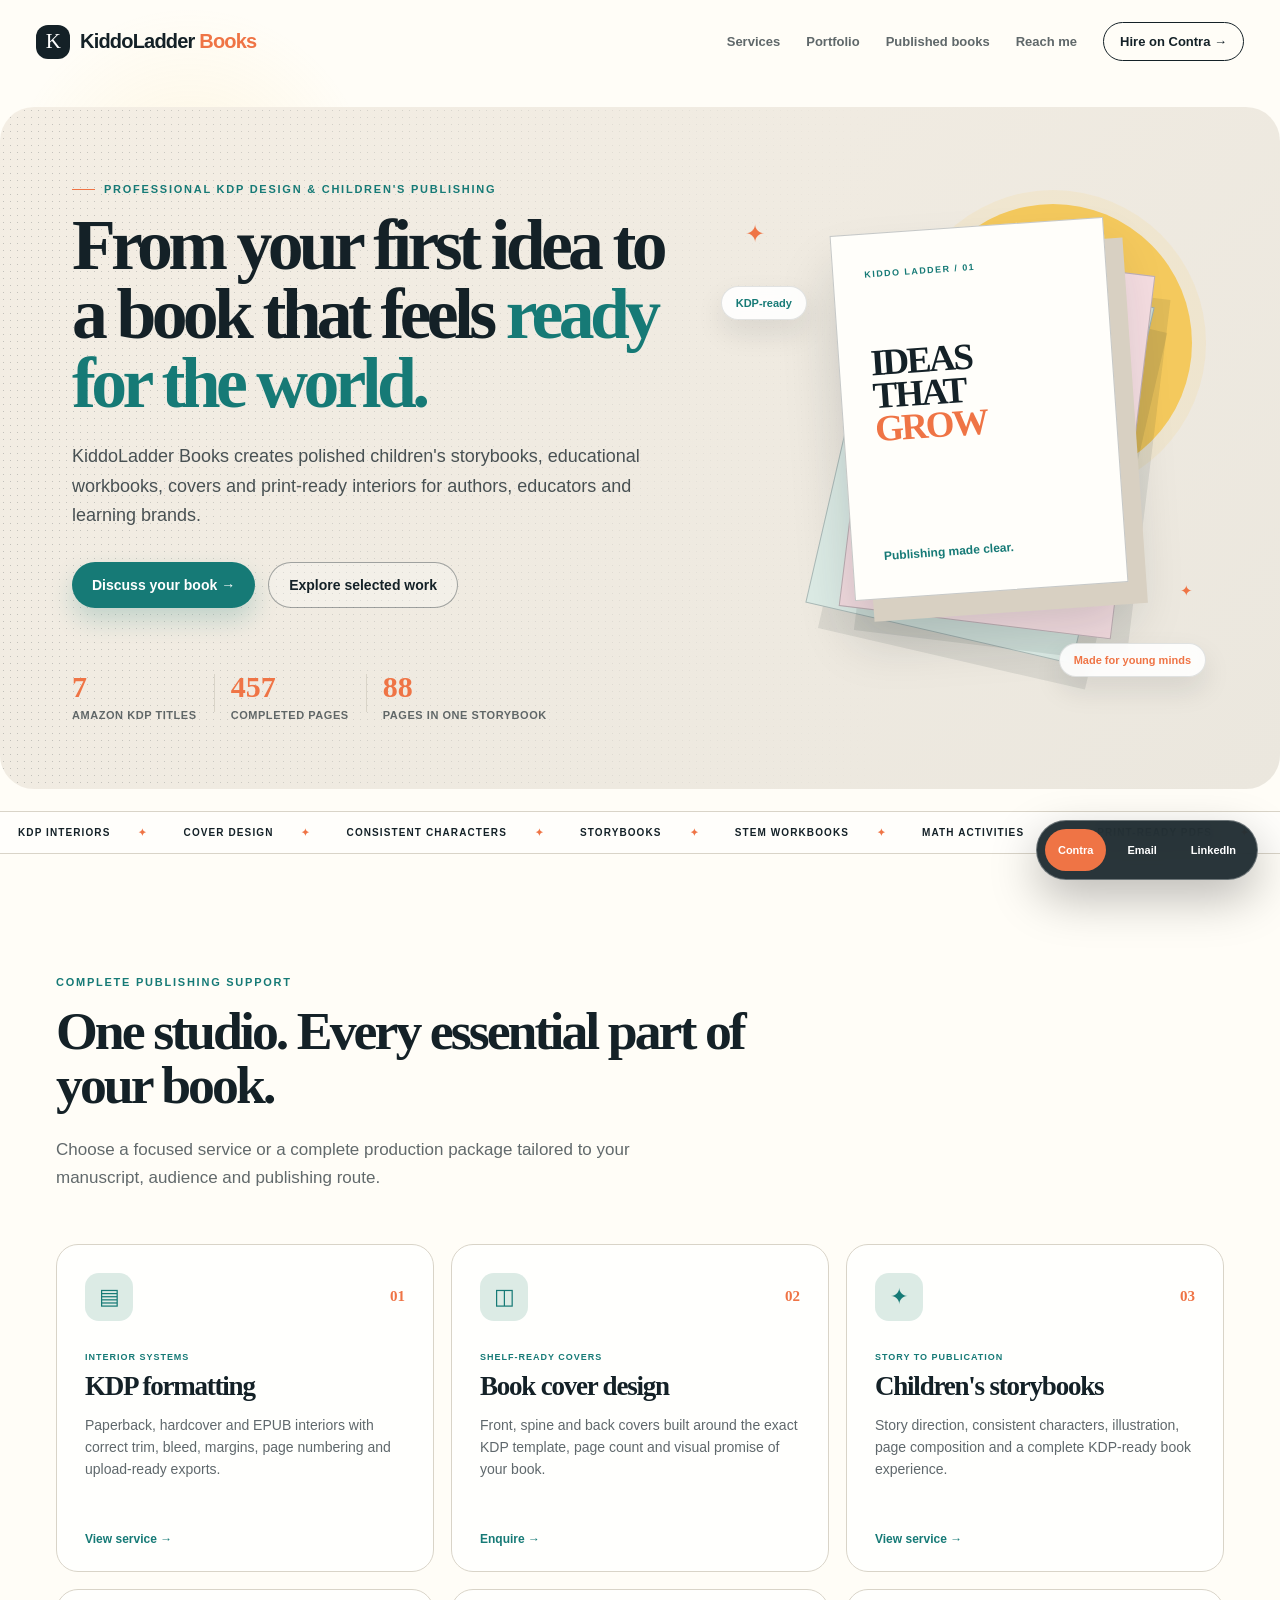
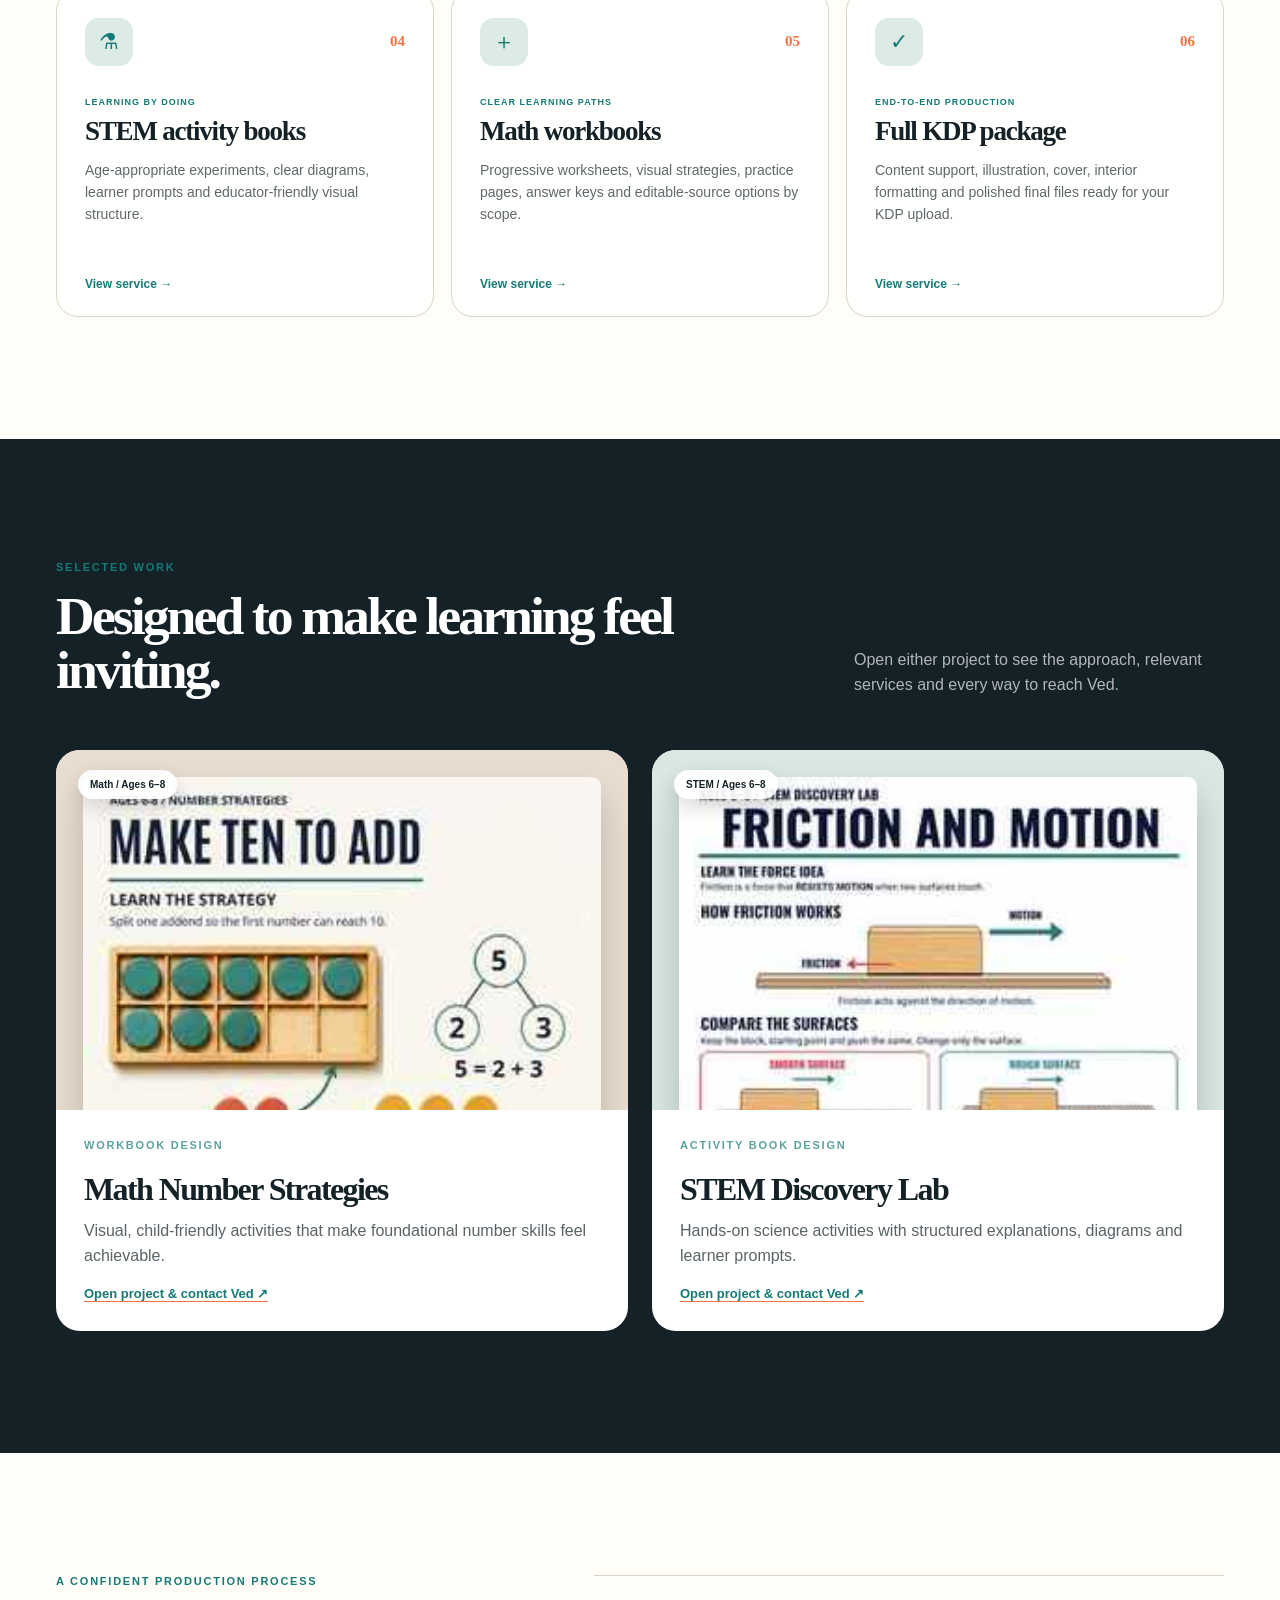
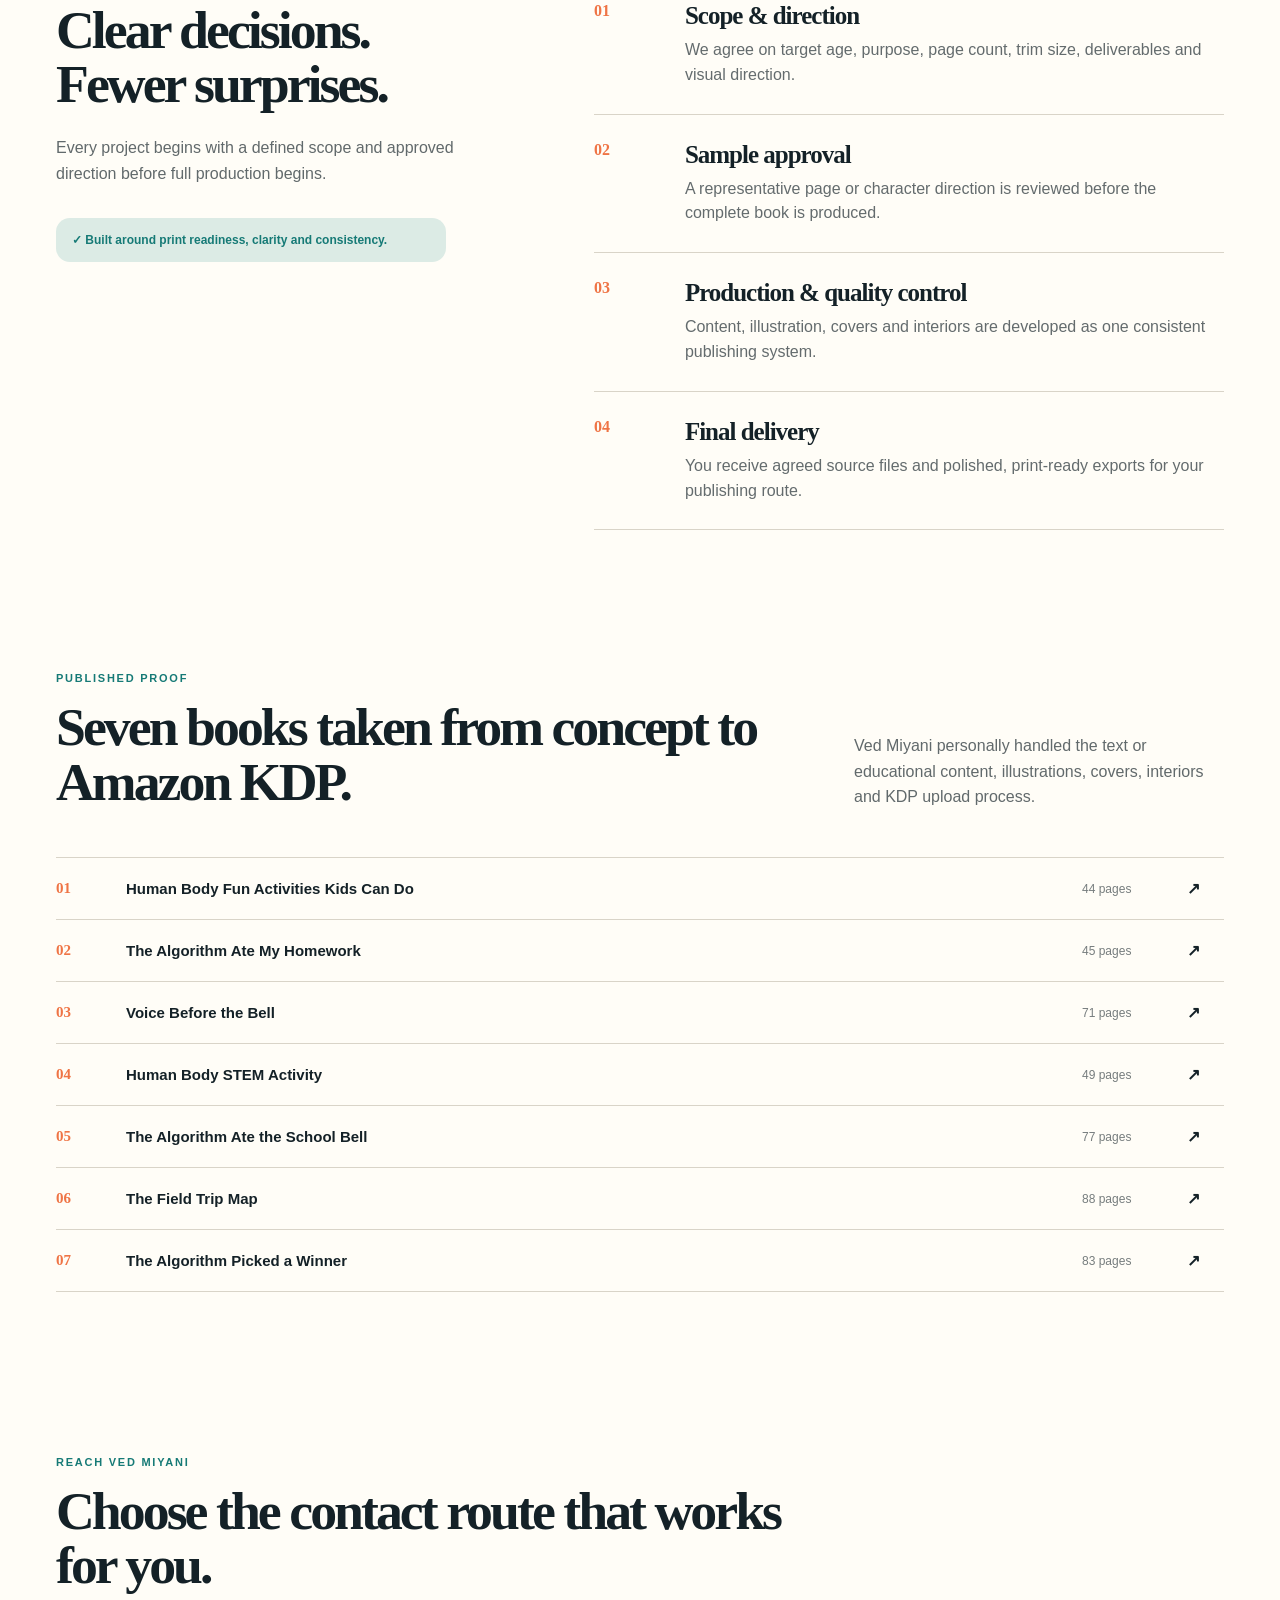
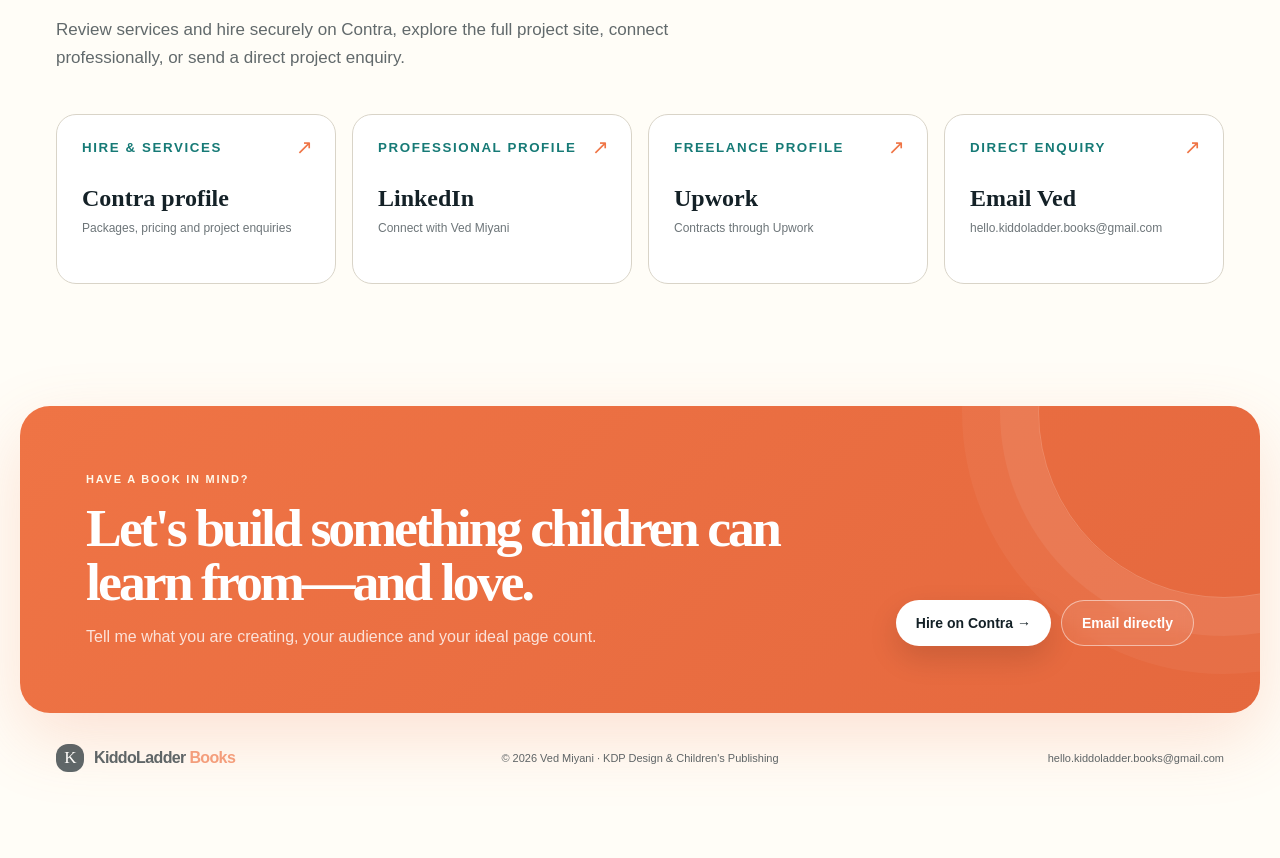
==== commit 024eb796: "Polish portfolio contact and service experience" ====
--- a/index.html
+++ b/index.html
@@ -15,36 +15,47 @@
     .section{max-width:1240px;margin:auto;padding:122px 36px}.heading{max-width:770px}.heading h2,.process h2,.contact h2{font:700 clamp(38px,4.2vw,59px)/1.01 Georgia;letter-spacing:-.055em;margin-bottom:0}.intro{max-width:620px;margin:23px 0 0;font-size:17px;line-height:1.65;opacity:.67}.services{display:grid;grid-template-columns:repeat(3,1fr);gap:17px;margin-top:52px}.service{position:relative;min-height:328px;padding:28px;border:1px solid var(--line);border-radius:22px;background:#ffffffbf;overflow:hidden;transition:.35s}.service:before{content:"";position:absolute;inset:auto -40% -65% -40%;height:70%;border-radius:50%;background:radial-gradient(circle,var(--mint),transparent 68%);opacity:0;transition:.35s}.service:hover{transform:translateY(-8px);box-shadow:var(--shadow);border-color:#167a7659}.service:hover:before{opacity:.72}.service-top{display:flex;align-items:center;justify-content:space-between}.icon{display:grid;place-items:center;width:48px;height:48px;border-radius:14px;background:var(--mint);color:var(--teal);font-size:22px;transition:.35s}.service:hover .icon{transform:rotate(-7deg) scale(1.08);background:var(--teal);color:#fff}.number{font:700 15px Georgia;color:var(--orange)}.label{margin:31px 0 9px;text-transform:uppercase;letter-spacing:.11em;font-size:9px;font-weight:800;color:var(--teal)}.service h3{margin:0 0 12px;font:700 27px Georgia;letter-spacing:-.045em}.service>p:last-of-type{margin-bottom:22px;line-height:1.58;font-size:14px;opacity:.68}.service>a{position:absolute;left:28px;bottom:25px;font-size:12px;font-weight:800;color:var(--teal)}
     .work{background:var(--ink);max-width:none;padding-left:max(36px,calc((100vw - 1168px)/2));padding-right:max(36px,calc((100vw - 1168px)/2));color:#fff;position:relative;overflow:hidden}.split{max-width:none;display:flex;justify-content:space-between;gap:32px;align-items:end}.split>p{max-width:370px;margin:0;line-height:1.58;opacity:.67}.work-grid{display:grid;grid-template-columns:1fr 1fr;gap:24px;margin-top:53px}.work-card{background:#fff;color:var(--ink);border-radius:24px;overflow:hidden;transition:.35s}.work-card:hover{transform:translateY(-7px);box-shadow:0 28px 70px #0005}.image{height:360px;padding:27px;background:#e8ddd0;display:grid;place-items:center;overflow:hidden;position:relative}.stem .image{background:#d9e8e2}.work-tag{position:absolute;z-index:2;left:22px;top:20px;padding:9px 12px;border-radius:99px;background:#ffffffe8;font-size:10px;font-weight:800;box-shadow:0 8px 20px #0002}.image img{width:100%;height:100%;object-fit:cover;object-position:top;border-radius:9px;box-shadow:0 20px 35px #0003;transition:.55s}.work-card:hover img{transform:scale(1.035) rotate(.4deg)}.work-copy{padding:27px 28px 29px}.work-copy h3{font:700 32px Georgia;letter-spacing:-.05em;margin-bottom:10px}.work-copy p{line-height:1.58;opacity:.7}.work-copy a{display:inline-block;font-weight:800;font-size:13px;margin-top:9px;border-bottom:1px solid var(--orange);padding-bottom:4px}
     .process{display:grid;grid-template-columns:.82fr 1.18fr;gap:100px;align-items:start}.process-aside{position:sticky;top:40px}.process-aside>p:last-of-type{margin-top:23px;max-width:400px;line-height:1.65;opacity:.67}.quality{margin-top:31px;padding:15px 16px;border-radius:14px;background:var(--mint);color:var(--teal);max-width:390px;font-size:12px;font-weight:800}.process ol{list-style:none;margin:0;padding:0}.process li{display:grid;grid-template-columns:74px 1fr;gap:17px;padding:26px 0;border-top:1px solid var(--line);transition:.25s}.process li:last-child{border-bottom:1px solid var(--line)}.process li:hover{padding-left:12px;background:linear-gradient(90deg,#f7f2e8,transparent)}.process li>span{font:700 16px Georgia;color:var(--orange)}.process li h3{font:700 25px Georgia;letter-spacing:-.04em;margin-bottom:8px}.process li p{margin:0;line-height:1.55;opacity:.66}.published{padding-top:20px}.titles{margin-top:48px;border-top:1px solid var(--line)}.row{display:grid;grid-template-columns:55px 1fr 90px 25px;gap:15px;align-items:center;padding:21px 12px 21px 0;border-bottom:1px solid var(--line);transition:.25s}.row:hover{padding-left:14px;background:#f6f0e5;color:var(--teal)}.row>span{font:700 15px Georgia;color:var(--orange)}.row strong{font-size:15px}.row em{font-size:12px;font-style:normal;opacity:.58}
-    .contact{margin:0 auto;max-width:1240px;border-radius:30px;background:linear-gradient(135deg,var(--orange),#e5683e);padding:67px 66px;color:#fff;display:flex;align-items:end;justify-content:space-between;gap:35px;position:relative;overflow:hidden;box-shadow:0 25px 70px #ef744533}.contact:after{content:"";position:absolute;width:370px;height:370px;border:1px solid #ffffff32;border-radius:50%;right:-150px;top:-180px;box-shadow:0 0 0 38px #ffffff10,0 0 0 76px #ffffff0b}.contact>div{position:relative;z-index:1}.contact .eyebrow{color:#fff8e9}.contact h2{max-width:720px}.contact p:last-child{margin:19px 0 0;opacity:.8}.light{position:relative;z-index:2;background:#fff;color:var(--ink);white-space:nowrap;box-shadow:0 12px 30px #0002}footer{max-width:1240px;margin:auto;padding:31px 36px 48px;display:grid;grid-template-columns:1fr auto 1fr;align-items:center;gap:20px;font-size:11px;opacity:.68}footer>a:last-child{text-align:right}footer .brand{font-size:16px}footer .brand-mark{width:28px;height:28px;font-size:17px}
+    .profiles{padding-top:42px}.profile-grid{display:grid;grid-template-columns:repeat(4,1fr);gap:16px;margin-top:42px}.profile-link{position:relative;min-height:170px;padding:25px;border:1px solid var(--line);border-radius:20px;background:#fff;overflow:hidden;transition:.3s}.profile-link:after{content:"↗";position:absolute;right:22px;top:20px;color:var(--orange);font-size:20px;transition:.3s}.profile-link:hover{transform:translateY(-7px);box-shadow:var(--shadow);border-color:#167a7660}.profile-link:hover:after{transform:translate(3px,-3px)}.profile-link small{display:block;color:var(--teal);font-weight:800;text-transform:uppercase;letter-spacing:.12em}.profile-link strong{display:block;margin-top:30px;font:700 24px Georgia}.profile-link span{display:block;margin-top:9px;font-size:12px;opacity:.62}.contact{margin:0 auto;max-width:1240px;border-radius:30px;background:linear-gradient(135deg,var(--orange),#e5683e);padding:67px 66px;color:#fff;display:flex;align-items:end;justify-content:space-between;gap:35px;position:relative;overflow:hidden;box-shadow:0 25px 70px #ef744533}.contact:after{content:"";position:absolute;width:370px;height:370px;border:1px solid #ffffff32;border-radius:50%;right:-150px;top:-180px;box-shadow:0 0 0 38px #ffffff10,0 0 0 76px #ffffff0b}.contact>div{position:relative;z-index:1}.contact .eyebrow{color:#fff8e9}.contact h2{max-width:720px}.contact p:last-child{margin:19px 0 0;opacity:.8}.contact-actions{position:relative;z-index:2;display:flex;flex-wrap:wrap;gap:10px;justify-content:flex-end}.light{background:#fff;color:var(--ink);white-space:nowrap;box-shadow:0 12px 30px #0002}.outline-light{border:1px solid #ffffff80;color:#fff;background:#ffffff12;backdrop-filter:blur(8px)}footer{max-width:1240px;margin:auto;padding:31px 36px 86px;display:grid;grid-template-columns:1fr auto 1fr;align-items:center;gap:20px;font-size:11px;opacity:.68}footer>a:last-child{text-align:right}footer .brand{font-size:16px}footer .brand-mark{width:28px;height:28px;font-size:17px}
+    .contact-dock{position:fixed;z-index:70;right:22px;bottom:20px;display:flex;gap:8px;padding:8px;border:1px solid #ffffff50;border-radius:99px;background:#142127e8;color:#fff;box-shadow:0 18px 48px #0004;backdrop-filter:blur(14px);animation:dock-in .7s .8s both}.contact-dock a{display:grid;place-items:center;min-width:42px;height:42px;padding:0 13px;border-radius:99px;font-size:11px;font-weight:800;transition:.2s}.contact-dock a:hover{background:var(--teal);transform:translateY(-3px)}.contact-dock .dock-main{background:var(--orange)}
+    .modal{position:fixed;z-index:120;inset:0;display:none;place-items:center;padding:22px;background:#071216d9;backdrop-filter:blur(12px)}.modal.open{display:grid;animation:fade-in .25s both}.modal-panel{width:min(980px,100%);max-height:92vh;overflow:auto;border-radius:28px;background:var(--paper);box-shadow:0 35px 100px #0007;display:grid;grid-template-columns:1.05fr .95fr;position:relative;animation:panel-in .42s cubic-bezier(.2,.8,.2,1) both}.modal-visual{min-height:560px;padding:36px;background:var(--cream);display:grid;place-items:center}.modal-visual img{width:100%;max-height:560px;object-fit:contain;border-radius:12px;box-shadow:0 22px 52px #14212732}.modal-copy{padding:52px 44px}.modal-copy h2{font:700 42px/1 Georgia;margin-bottom:16px}.modal-copy>p{line-height:1.65;opacity:.7}.modal-services{margin:28px 0;padding:20px;border-radius:16px;background:var(--mint)}.modal-services strong{display:block;color:var(--teal);margin-bottom:9px}.modal-services span{font-size:13px;line-height:1.6}.modal-links{display:flex;flex-wrap:wrap;gap:9px}.modal-links a{padding:11px 13px;border-radius:99px;background:var(--ink);color:#fff;font-size:11px;font-weight:800}.modal-links a:first-child{background:var(--orange)}.modal-close{position:absolute;z-index:2;right:17px;top:17px;width:40px;height:40px;border:0;border-radius:50%;background:#fff;color:var(--ink);box-shadow:0 8px 24px #0002;font-size:20px;cursor:pointer}.project-open{border:0;background:none;padding:0;color:var(--teal);font-weight:800;font-size:13px;border-bottom:1px solid var(--orange);cursor:pointer}
     .reveal{opacity:0;transform:translateY(28px);transition:opacity .75s,transform .75s cubic-bezier(.2,.7,.2,1)}.reveal.show{opacity:1;transform:none}
-    @keyframes float-book{0%,100%{transform:rotate(-4deg) translateY(0)}50%{transform:rotate(-2deg) translateY(-12px)}}@keyframes float-back{0%,100%{translate:0 0}50%{translate:0 8px}}@keyframes float-pill{0%,100%{transform:translateY(0)}50%{transform:translateY(-9px)}}@keyframes breathe{0%,100%{transform:scale(1)}50%{transform:scale(1.045)}}@keyframes spin{to{transform:rotate(360deg)}}@keyframes marquee{to{transform:translateX(-50%)}}
-    @media(max-width:900px){.nav{padding:18px 20px}.nav-links>a:not(.nav-cta){display:none}.hero{margin:0 14px;padding:49px 29px 27px;min-height:auto;display:block}.hero-art{min-height:415px;margin-top:28px}.proof-strip{margin-top:40px;gap:20px}.proof-strip>div:not(:last-child):after{display:none}.section{padding:88px 22px}.services,.work-grid{grid-template-columns:1fr}.split,.contact,.process{display:block}.split>p{margin-top:21px}.image{height:300px}.process-aside{position:static;margin-bottom:46px}.contact{margin:0 14px;padding:47px 29px}.contact .light{margin-top:28px;white-space:normal}.row{grid-template-columns:34px 1fr 22px}.row em{display:none}footer{padding:30px 22px 38px;grid-template-columns:1fr;line-height:1.7}footer>a:last-child{text-align:left}.nav-cta{font-size:12px;padding:9px 11px}.cursor-glow{display:none}}
+    @keyframes float-book{0%,100%{transform:rotate(-4deg) translateY(0)}50%{transform:rotate(-2deg) translateY(-12px)}}@keyframes float-back{0%,100%{translate:0 0}50%{translate:0 8px}}@keyframes float-pill{0%,100%{transform:translateY(0)}50%{transform:translateY(-9px)}}@keyframes breathe{0%,100%{transform:scale(1)}50%{transform:scale(1.045)}}@keyframes spin{to{transform:rotate(360deg)}}@keyframes marquee{to{transform:translateX(-50%)}}@keyframes dock-in{from{opacity:0;translate:0 20px}}@keyframes fade-in{from{opacity:0}}@keyframes panel-in{from{opacity:0;transform:translateY(28px) scale(.97)}}
+    @media(max-width:900px){.nav{padding:18px 20px}.nav-links>a:not(.nav-cta){display:none}.hero{margin:0 14px;padding:49px 29px 27px;min-height:auto;display:block}.hero-art{min-height:415px;margin-top:28px}.proof-strip{margin-top:40px;gap:20px}.proof-strip>div:not(:last-child):after{display:none}.section{padding:88px 22px}.services,.work-grid,.profile-grid{grid-template-columns:1fr}.split,.contact,.process{display:block}.split>p{margin-top:21px}.image{height:300px}.process-aside{position:static;margin-bottom:46px}.contact{margin:0 14px;padding:47px 29px}.contact-actions{margin-top:27px;justify-content:flex-start}.contact .light{white-space:normal}.row{grid-template-columns:34px 1fr 22px}.row em{display:none}footer{padding:30px 22px 100px;grid-template-columns:1fr;line-height:1.7}footer>a:last-child{text-align:left}.nav-cta{font-size:12px;padding:9px 11px}.cursor-glow{display:none}.modal-panel{grid-template-columns:1fr}.modal-visual{min-height:300px}.modal-copy{padding:38px 27px}.modal-copy h2{font-size:34px}.contact-dock{left:50%;right:auto;transform:translateX(-50%);bottom:12px;max-width:calc(100% - 24px)}.contact-dock a{padding:0 10px}}
     @media(max-width:540px){h1{font-size:46px}.actions{flex-direction:column}.button{width:100%}.proof-strip{display:grid;grid-template-columns:repeat(3,1fr);gap:8px}.proof-strip strong{font-size:25px}.proof-strip span{font-size:8px}.hero-art{min-height:360px;transform:scale(.88);transform-origin:center top;margin-bottom:-38px}.paper-main{right:45px}.paper-back{right:31px}.paper-shadow{right:46px}.sun{right:-13px}.pill-one{left:-15px}.pill-two{right:-20px}.heading h2,.process h2,.contact h2{font-size:39px}}
     @media(prefers-reduced-motion:reduce){html{scroll-behavior:auto}*,*:before,*:after{animation-duration:.01ms!important;animation-iteration-count:1!important;transition-duration:.01ms!important}.reveal{opacity:1;transform:none}.cursor-glow{display:none}}
   </style>
 </head>
 <body>
   <div class="scroll-progress"></div><div class="cursor-glow"></div>
-  <nav class="nav"><a href="#top" class="brand"><span class="brand-mark">K</span><span>KiddoLadder <em>Books</em></span></a><div class="nav-links"><a href="#services">Services</a><a href="#work">Portfolio</a><a href="#proof">Published books</a><a class="nav-cta" href="mailto:hello.kiddoladder.books@gmail.com?subject=Book%20project%20enquiry">Start a project →</a></div></nav>
+  <nav class="nav"><a href="#top" class="brand"><span class="brand-mark">K</span><span>KiddoLadder <em>Books</em></span></a><div class="nav-links"><a href="#services">Services</a><a href="#work">Portfolio</a><a href="#proof">Published books</a><a href="#profiles">Reach me</a><a class="nav-cta" href="https://contra.com/ved_miyani_r5rdg1ri" target="_blank" rel="noopener">Hire on Contra →</a></div></nav>
   <section class="hero" id="top"><div><p class="eyebrow hero-kicker"><i></i> Professional KDP design &amp; children's publishing</p><h1>From your first idea to a book that feels <span>ready for the world.</span></h1><p class="hero-text">KiddoLadder Books creates polished children's storybooks, educational workbooks, covers and print-ready interiors for authors, educators and learning brands.</p><div class="actions"><a class="button primary" href="mailto:hello.kiddoladder.books@gmail.com?subject=Book%20project%20enquiry">Discuss your book →</a><a class="button quiet" href="#work">Explore selected work</a></div><div class="proof-strip"><div><strong>7</strong><span>Amazon KDP titles</span></div><div><strong>457</strong><span>completed pages</span></div><div><strong>88</strong><span>pages in one storybook</span></div></div></div><div class="hero-art"><div class="spark spark-one">✦</div><div class="spark spark-two">✦</div><div class="sun"></div><div class="paper paper-shadow"><span>STORY</span></div><div class="paper paper-back"><span>LEARN</span></div><div class="paper paper-main"><small>KIDDO LADDER / 01</small><p>IDEAS<br>THAT<br><b>GROW</b></p><span>Publishing made clear.</span></div><div class="pill pill-one">KDP-ready</div><div class="pill pill-two">Made for young minds</div></div></section>
   <div class="marquee"><div class="marquee-track"><span>KDP interiors <i>✦</i></span><span>Cover design <i>✦</i></span><span>Consistent characters <i>✦</i></span><span>Storybooks <i>✦</i></span><span>STEM workbooks <i>✦</i></span><span>Math activities <i>✦</i></span><span>Print-ready PDFs <i>✦</i></span><span>Upload support <i>✦</i></span><span>KDP interiors <i>✦</i></span><span>Cover design <i>✦</i></span><span>Consistent characters <i>✦</i></span><span>Storybooks <i>✦</i></span><span>STEM workbooks <i>✦</i></span><span>Math activities <i>✦</i></span><span>Print-ready PDFs <i>✦</i></span><span>Upload support <i>✦</i></span></div></div>
   <section class="section" id="services"><div class="heading reveal"><p class="eyebrow">Complete publishing support</p><h2>One studio. Every essential part of your book.</h2><p class="intro">Choose a focused service or a complete production package tailored to your manuscript, audience and publishing route.</p></div><div class="services">
-    <article class="service reveal"><div class="service-top"><span class="icon">▤</span><span class="number">01</span></div><p class="label">Interior systems</p><h3>KDP formatting</h3><p>Paperback, hardcover and EPUB interiors with correct trim, bleed, margins, page numbering and upload-ready exports.</p><a href="mailto:hello.kiddoladder.books@gmail.com?subject=KDP%20formatting%20enquiry">Enquire →</a></article>
+    <article class="service reveal"><div class="service-top"><span class="icon">▤</span><span class="number">01</span></div><p class="label">Interior systems</p><h3>KDP formatting</h3><p>Paperback, hardcover and EPUB interiors with correct trim, bleed, margins, page numbering and upload-ready exports.</p><a target="_blank" rel="noopener" href="https://contra.com/s/m6UmPABe-amazon-kdp-formatting-and-print-ready-book-design">View service →</a></article>
     <article class="service reveal"><div class="service-top"><span class="icon">◫</span><span class="number">02</span></div><p class="label">Shelf-ready covers</p><h3>Book cover design</h3><p>Front, spine and back covers built around the exact KDP template, page count and visual promise of your book.</p><a href="mailto:hello.kiddoladder.books@gmail.com?subject=Book%20cover%20enquiry">Enquire →</a></article>
-    <article class="service reveal"><div class="service-top"><span class="icon">✦</span><span class="number">03</span></div><p class="label">Story to publication</p><h3>Children's storybooks</h3><p>Story direction, consistent characters, illustration, page composition and a complete KDP-ready book experience.</p><a href="mailto:hello.kiddoladder.books@gmail.com?subject=Storybook%20enquiry">Enquire →</a></article>
-    <article class="service reveal"><div class="service-top"><span class="icon">⚗</span><span class="number">04</span></div><p class="label">Learning by doing</p><h3>STEM activity books</h3><p>Age-appropriate experiments, clear diagrams, learner prompts and educator-friendly visual structure.</p><a href="mailto:hello.kiddoladder.books@gmail.com?subject=STEM%20workbook%20enquiry">Enquire →</a></article>
-    <article class="service reveal"><div class="service-top"><span class="icon">＋</span><span class="number">05</span></div><p class="label">Clear learning paths</p><h3>Math workbooks</h3><p>Progressive worksheets, visual strategies, practice pages, answer keys and editable-source options by scope.</p><a href="mailto:hello.kiddoladder.books@gmail.com?subject=Math%20workbook%20enquiry">Enquire →</a></article>
-    <article class="service reveal"><div class="service-top"><span class="icon">✓</span><span class="number">06</span></div><p class="label">End-to-end production</p><h3>Full KDP package</h3><p>Content support, illustration, cover, interior formatting and polished final files ready for your KDP upload.</p><a href="mailto:hello.kiddoladder.books@gmail.com?subject=Full%20KDP%20package%20enquiry">Enquire →</a></article>
+    <article class="service reveal"><div class="service-top"><span class="icon">✦</span><span class="number">03</span></div><p class="label">Story to publication</p><h3>Children's storybooks</h3><p>Story direction, consistent characters, illustration, page composition and a complete KDP-ready book experience.</p><a target="_blank" rel="noopener" href="https://contra.com/s/URUFEEFv-consistent-character-storybook-illustration-and-kdp-design">View service →</a></article>
+    <article class="service reveal"><div class="service-top"><span class="icon">⚗</span><span class="number">04</span></div><p class="label">Learning by doing</p><h3>STEM activity books</h3><p>Age-appropriate experiments, clear diagrams, learner prompts and educator-friendly visual structure.</p><a target="_blank" rel="noopener" href="https://contra.com/s/qM6WYmBR-stem-and-math-activity-workbook-design-for-amazon-kdp">View service →</a></article>
+    <article class="service reveal"><div class="service-top"><span class="icon">＋</span><span class="number">05</span></div><p class="label">Clear learning paths</p><h3>Math workbooks</h3><p>Progressive worksheets, visual strategies, practice pages, answer keys and editable-source options by scope.</p><a target="_blank" rel="noopener" href="https://contra.com/s/qM6WYmBR-stem-and-math-activity-workbook-design-for-amazon-kdp">View service →</a></article>
+    <article class="service reveal"><div class="service-top"><span class="icon">✓</span><span class="number">06</span></div><p class="label">End-to-end production</p><h3>Full KDP package</h3><p>Content support, illustration, cover, interior formatting and polished final files ready for your KDP upload.</p><a target="_blank" rel="noopener" href="https://contra.com/s/vNAOmrBg-complete-amazon-kdp-book-production-and-upload-ready-files">View service →</a></article>
   </div></section>
-  <section class="section work" id="work"><div class="heading split reveal"><div><p class="eyebrow">Selected work</p><h2>Designed to make learning feel inviting.</h2></div><p>Real workbook samples demonstrating clear hierarchy, age-appropriate layouts and professional visual systems.</p></div><div class="work-grid"><article class="work-card reveal"><div class="image"><span class="work-tag">Math / Ages 6–8</span><img src="assets/math-workbook-01.jpg" alt="Math workbook sample"></div><div class="work-copy"><p class="eyebrow">Workbook design</p><h3>Math Number Strategies</h3><p>Visual, child-friendly activities that make foundational number skills feel achievable.</p><a href="mailto:hello.kiddoladder.books@gmail.com?subject=Math%20workbook%20sample">Request PDF sample ↗</a></div></article><article class="work-card stem reveal"><div class="image"><span class="work-tag">STEM / Ages 6–8</span><img src="assets/stem-workbook-1.jpg" alt="STEM workbook sample"></div><div class="work-copy"><p class="eyebrow">Activity book design</p><h3>STEM Discovery Lab</h3><p>Hands-on science activities with structured explanations, diagrams and learner prompts.</p><a href="mailto:hello.kiddoladder.books@gmail.com?subject=STEM%20workbook%20sample">Request PDF sample ↗</a></div></article></div></section>
+  <section class="section work" id="work"><div class="heading split reveal"><div><p class="eyebrow">Selected work</p><h2>Designed to make learning feel inviting.</h2></div><p>Open either project to see the approach, relevant services and every way to reach Ved.</p></div><div class="work-grid"><article class="work-card reveal"><div class="image"><span class="work-tag">Math / Ages 6–8</span><img src="assets/math-workbook-01.jpg" alt="Math workbook sample"></div><div class="work-copy"><p class="eyebrow">Workbook design</p><h3>Math Number Strategies</h3><p>Visual, child-friendly activities that make foundational number skills feel achievable.</p><button class="project-open" data-project="math">Open project &amp; contact Ved ↗</button></div></article><article class="work-card stem reveal"><div class="image"><span class="work-tag">STEM / Ages 6–8</span><img src="assets/stem-workbook-1.jpg" alt="STEM workbook sample"></div><div class="work-copy"><p class="eyebrow">Activity book design</p><h3>STEM Discovery Lab</h3><p>Hands-on science activities with structured explanations, diagrams and learner prompts.</p><button class="project-open" data-project="stem">Open project &amp; contact Ved ↗</button></div></article></div></section>
   <section class="section process"><div class="process-aside reveal"><p class="eyebrow">A confident production process</p><h2>Clear decisions. Fewer surprises.</h2><p>Every project begins with a defined scope and approved direction before full production begins.</p><div class="quality">✓ Built around print readiness, clarity and consistency.</div></div><ol><li class="reveal"><span>01</span><div><h3>Scope &amp; direction</h3><p>We agree on target age, purpose, page count, trim size, deliverables and visual direction.</p></div></li><li class="reveal"><span>02</span><div><h3>Sample approval</h3><p>A representative page or character direction is reviewed before the complete book is produced.</p></div></li><li class="reveal"><span>03</span><div><h3>Production &amp; quality control</h3><p>Content, illustration, covers and interiors are developed as one consistent publishing system.</p></div></li><li class="reveal"><span>04</span><div><h3>Final delivery</h3><p>You receive agreed source files and polished, print-ready exports for your publishing route.</p></div></li></ol></section>
   <section class="section published" id="proof"><div class="heading split reveal"><div><p class="eyebrow">Published proof</p><h2>Seven books taken from concept to Amazon KDP.</h2></div><p>Ved Miyani personally handled the text or educational content, illustrations, covers, interiors and KDP upload process.</p></div><div class="titles"><a class="row reveal" href="https://www.amazon.com/dp/B0H9VH2ZD2" target="_blank"><span>01</span><strong>Human Body Fun Activities Kids Can Do</strong><em>44 pages</em><b>↗</b></a><a class="row reveal" href="https://www.amazon.com/dp/B0H8JW7M3F" target="_blank"><span>02</span><strong>The Algorithm Ate My Homework</strong><em>45 pages</em><b>↗</b></a><a class="row reveal" href="https://www.amazon.com/dp/B0H947B7BW" target="_blank"><span>03</span><strong>Voice Before the Bell</strong><em>71 pages</em><b>↗</b></a><a class="row reveal" href="https://www.amazon.com/dp/B0H9CKPKSZ" target="_blank"><span>04</span><strong>Human Body STEM Activity</strong><em>49 pages</em><b>↗</b></a><a class="row reveal" href="https://www.amazon.com/dp/B0H8L65KQN" target="_blank"><span>05</span><strong>The Algorithm Ate the School Bell</strong><em>77 pages</em><b>↗</b></a><a class="row reveal" href="https://www.amazon.com/dp/B0H8JRNS61" target="_blank"><span>06</span><strong>The Field Trip Map</strong><em>88 pages</em><b>↗</b></a><a class="row reveal" href="https://www.amazon.com/dp/B0H8P4WCPV" target="_blank"><span>07</span><strong>The Algorithm Picked a Winner</strong><em>83 pages</em><b>↗</b></a></div></section>
-  <section class="contact reveal"><div><p class="eyebrow">Have a book in mind?</p><h2>Let's build something children can learn from—and love.</h2><p>Tell me what you are creating, your audience and your ideal page count.</p></div><a class="button light" href="mailto:hello.kiddoladder.books@gmail.com?subject=Book%20project%20enquiry">Start the conversation →</a></section>
+  <section class="section profiles" id="profiles"><div class="heading reveal"><p class="eyebrow">Reach Ved Miyani</p><h2>Choose the contact route that works for you.</h2><p class="intro">Review services and hire securely on Contra, explore the full project site, connect professionally, or send a direct project enquiry.</p></div><div class="profile-grid"><a class="profile-link reveal" target="_blank" rel="noopener" href="https://contra.com/ved_miyani_r5rdg1ri"><small>Hire &amp; services</small><strong>Contra profile</strong><span>Packages, pricing and project enquiries</span></a><a class="profile-link reveal" target="_blank" rel="noopener" href="https://www.linkedin.com/in/ved-miyani-429506279/"><small>Professional profile</small><strong>LinkedIn</strong><span>Connect with Ved Miyani</span></a><a class="profile-link reveal" target="_blank" rel="noopener" href="https://www.upwork.com/freelancers/~0128d7e4629e0cf5ef"><small>Freelance profile</small><strong>Upwork</strong><span>Contracts through Upwork</span></a><a class="profile-link reveal" href="mailto:hello.kiddoladder.books@gmail.com?subject=Book%20project%20enquiry"><small>Direct enquiry</small><strong>Email Ved</strong><span>hello.kiddoladder.books@gmail.com</span></a></div></section>
+  <section class="contact reveal"><div><p class="eyebrow">Have a book in mind?</p><h2>Let's build something children can learn from—and love.</h2><p>Tell me what you are creating, your audience and your ideal page count.</p></div><div class="contact-actions"><a class="button light" target="_blank" rel="noopener" href="https://contra.com/ved_miyani_r5rdg1ri">Hire on Contra →</a><a class="button outline-light" href="mailto:hello.kiddoladder.books@gmail.com?subject=Book%20project%20enquiry">Email directly</a></div></section>
   <footer><a href="#top" class="brand"><span class="brand-mark">K</span><span>KiddoLadder <em>Books</em></span></a><span>© 2026 Ved Miyani · KDP Design &amp; Children's Publishing</span><a href="mailto:hello.kiddoladder.books@gmail.com">hello.kiddoladder.books@gmail.com</a></footer>
+  <aside class="contact-dock" aria-label="Quick contact"><a class="dock-main" target="_blank" rel="noopener" href="https://contra.com/ved_miyani_r5rdg1ri">Contra</a><a href="mailto:hello.kiddoladder.books@gmail.com?subject=Book%20project%20enquiry">Email</a><a target="_blank" rel="noopener" href="https://www.linkedin.com/in/ved-miyani-429506279/">LinkedIn</a></aside>
+  <div class="modal" id="project-modal" role="dialog" aria-modal="true" aria-labelledby="modal-title"><div class="modal-panel"><button class="modal-close" aria-label="Close project">×</button><div class="modal-visual"><img id="modal-image" src="assets/math-workbook-01.jpg" alt="Selected project sample"></div><div class="modal-copy"><p class="eyebrow" id="modal-label">Workbook design</p><h2 id="modal-title">Math Number Strategies</h2><p id="modal-description"></p><div class="modal-services"><strong>Relevant service</strong><span id="modal-service-copy"></span></div><div class="modal-links"><a id="modal-service" target="_blank" rel="noopener" href="#">View service on Contra</a><a target="_blank" rel="noopener" href="https://contra.com/ved_miyani_r5rdg1ri">Contra profile</a><a href="mailto:hello.kiddoladder.books@gmail.com?subject=Portfolio%20project%20enquiry">Email Ved</a><a target="_blank" rel="noopener" href="https://www.linkedin.com/in/ved-miyani-429506279/">LinkedIn</a><a target="_blank" rel="noopener" href="https://www.upwork.com/freelancers/~0128d7e4629e0cf5ef">Upwork</a></div></div></div></div>
   <script>
     const revealObserver=new IntersectionObserver(entries=>entries.forEach(entry=>{if(entry.isIntersecting)entry.target.classList.add('show')}),{threshold:.1});document.querySelectorAll('.reveal').forEach(el=>revealObserver.observe(el));
     const progress=document.querySelector('.scroll-progress');addEventListener('scroll',()=>{const max=document.documentElement.scrollHeight-innerHeight;progress.style.width=(max>0?scrollY/max*100:0)+'%'},{passive:true});
     const glow=document.querySelector('.cursor-glow');addEventListener('mousemove',e=>glow.style.transform=`translate3d(${e.clientX-190}px,${e.clientY-190}px,0)`,{passive:true});
+    const projects={math:{label:'Workbook design · Ages 6–8',title:'Math Number Strategies',image:'assets/math-workbook-01.jpg',description:'A structured visual-learning system for foundational number strategies, designed with clear worked examples, child-friendly hierarchy and room for learner responses.',service:'STEM & Math Activity Workbook Design for Amazon KDP — including activities, educational graphics, interior layout, front cover and print-ready files.',url:'https://contra.com/s/qM6WYmBR-stem-and-math-activity-workbook-design-for-amazon-kdp'},stem:{label:'STEM activity design · Ages 6–8',title:'STEM Discovery Lab',image:'assets/stem-workbook-1.jpg',description:'A hands-on science workbook combining simple explanations, visual diagrams, observation prompts and carefully organised activity pages for young learners.',service:'STEM & Math Activity Workbook Design for Amazon KDP — built for educators, authors, homeschool creators and learning brands.',url:'https://contra.com/s/qM6WYmBR-stem-and-math-activity-workbook-design-for-amazon-kdp'}};
+    const modal=document.querySelector('#project-modal'),modalImage=document.querySelector('#modal-image'),modalLabel=document.querySelector('#modal-label'),modalTitle=document.querySelector('#modal-title'),modalDescription=document.querySelector('#modal-description'),modalServiceCopy=document.querySelector('#modal-service-copy'),modalService=document.querySelector('#modal-service');
+    function openProject(key){const p=projects[key];if(!p)return;modalImage.src=p.image;modalImage.alt=p.title+' sample';modalLabel.textContent=p.label;modalTitle.textContent=p.title;modalDescription.textContent=p.description;modalServiceCopy.textContent=p.service;modalService.href=p.url;modal.classList.add('open');document.body.style.overflow='hidden';document.querySelector('.modal-close').focus()}
+    function closeProject(){modal.classList.remove('open');document.body.style.overflow=''}
+    document.querySelectorAll('.project-open').forEach(button=>button.addEventListener('click',()=>openProject(button.dataset.project)));
+    document.querySelector('.modal-close').addEventListener('click',closeProject);modal.addEventListener('click',event=>{if(event.target===modal)closeProject()});addEventListener('keydown',event=>{if(event.key==='Escape')closeProject()});
   </script>
 </body>
 </html>
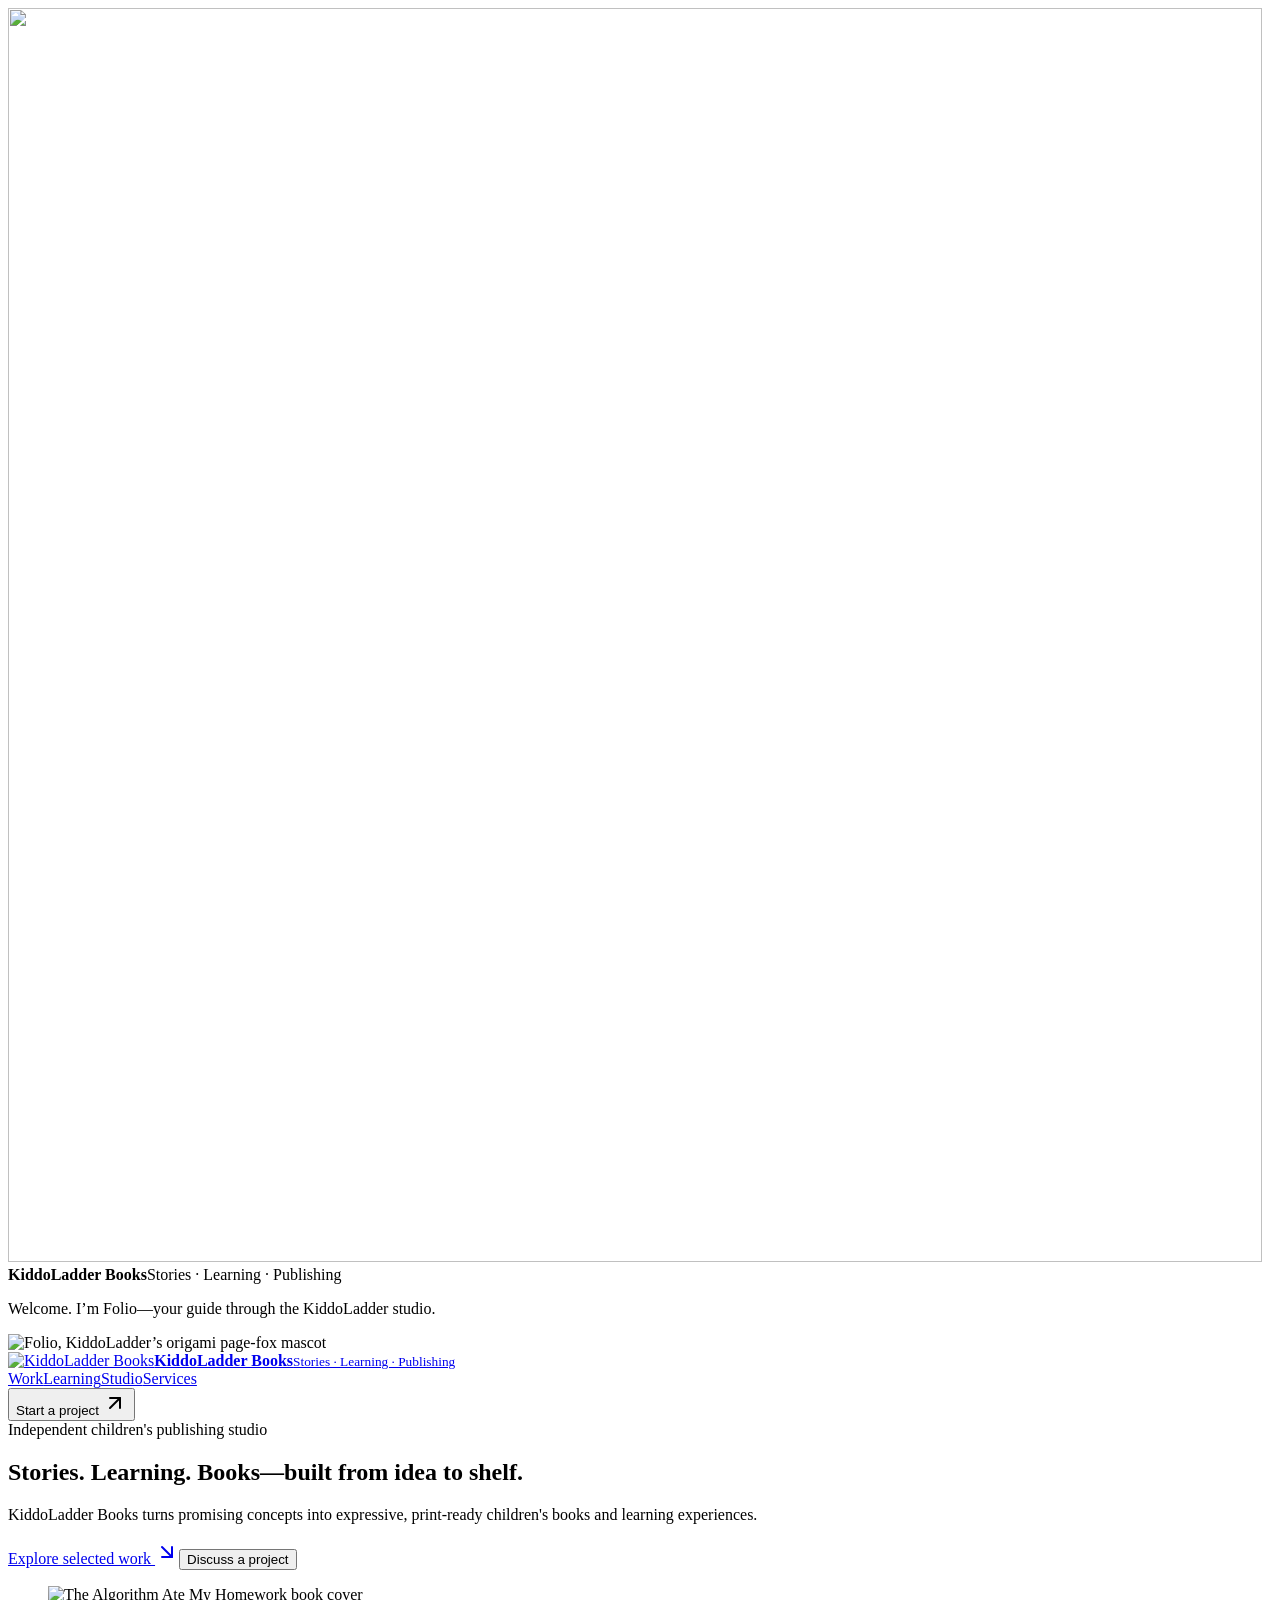
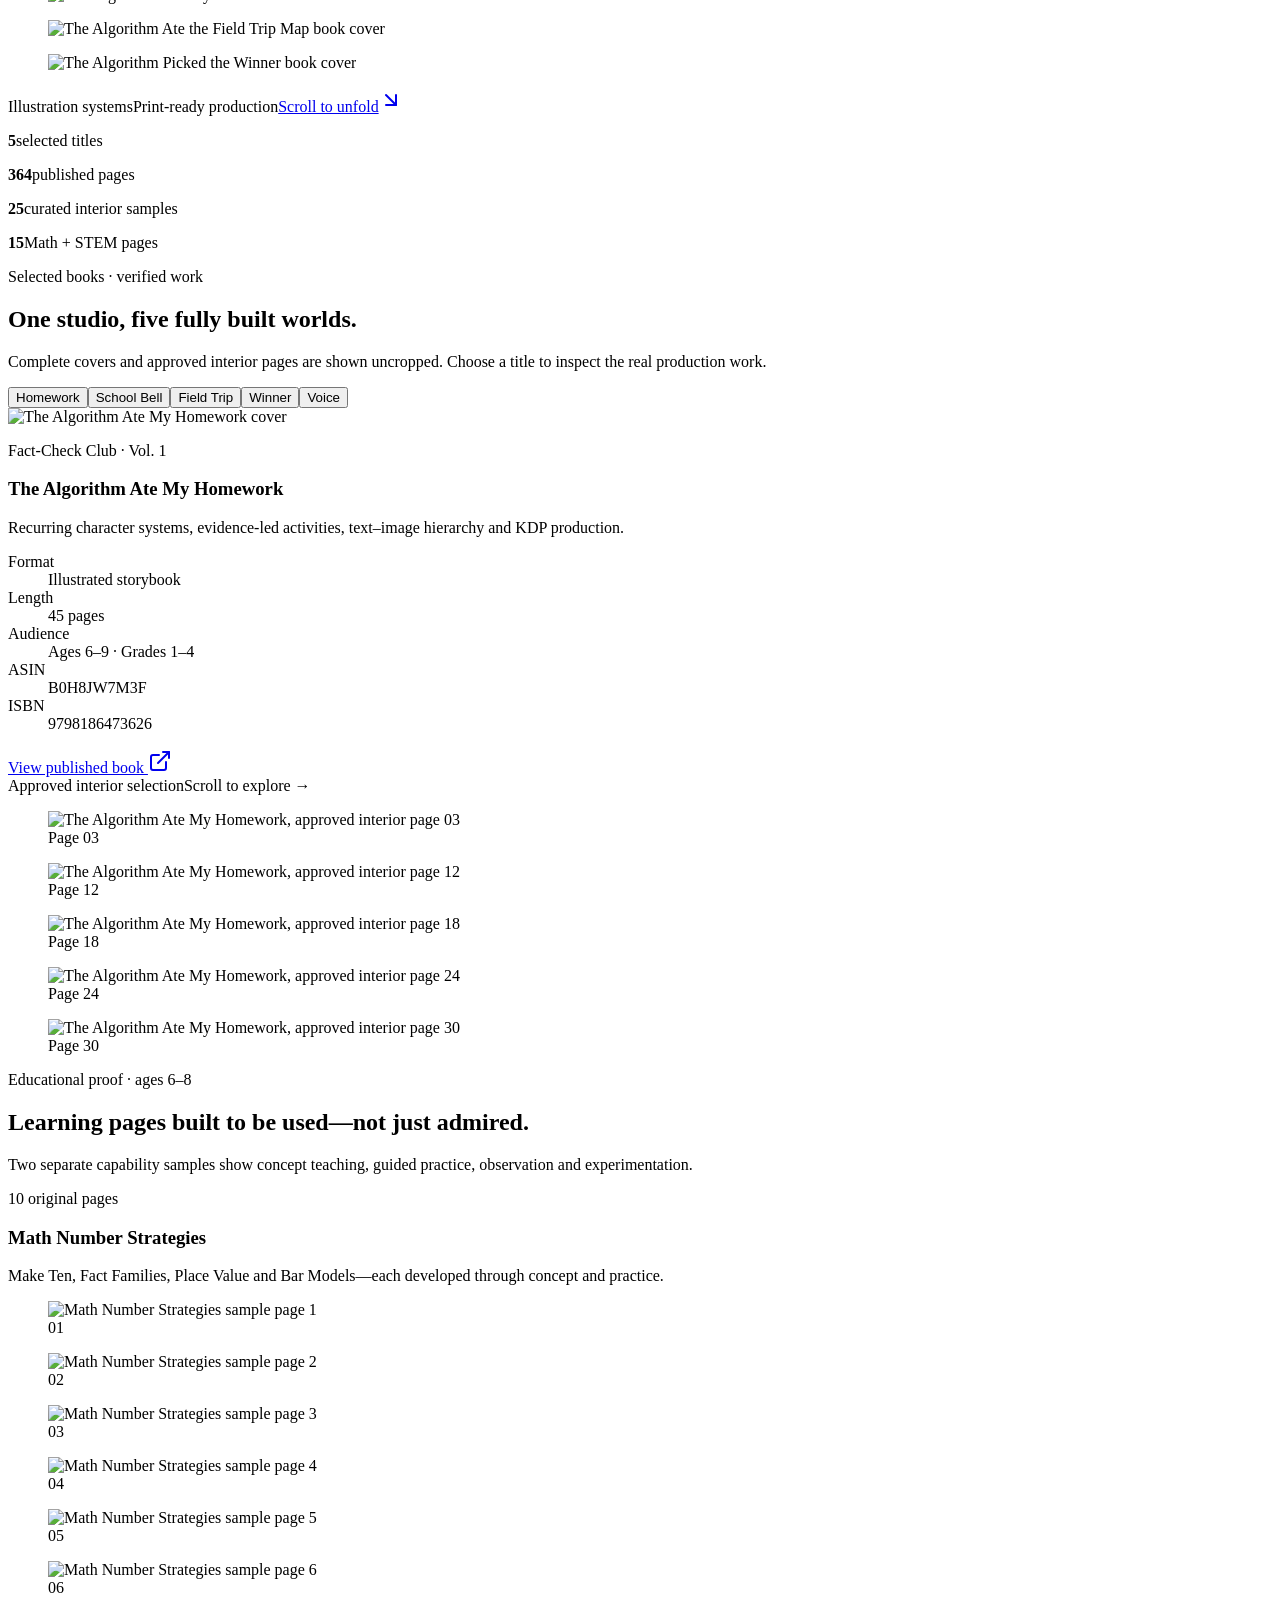
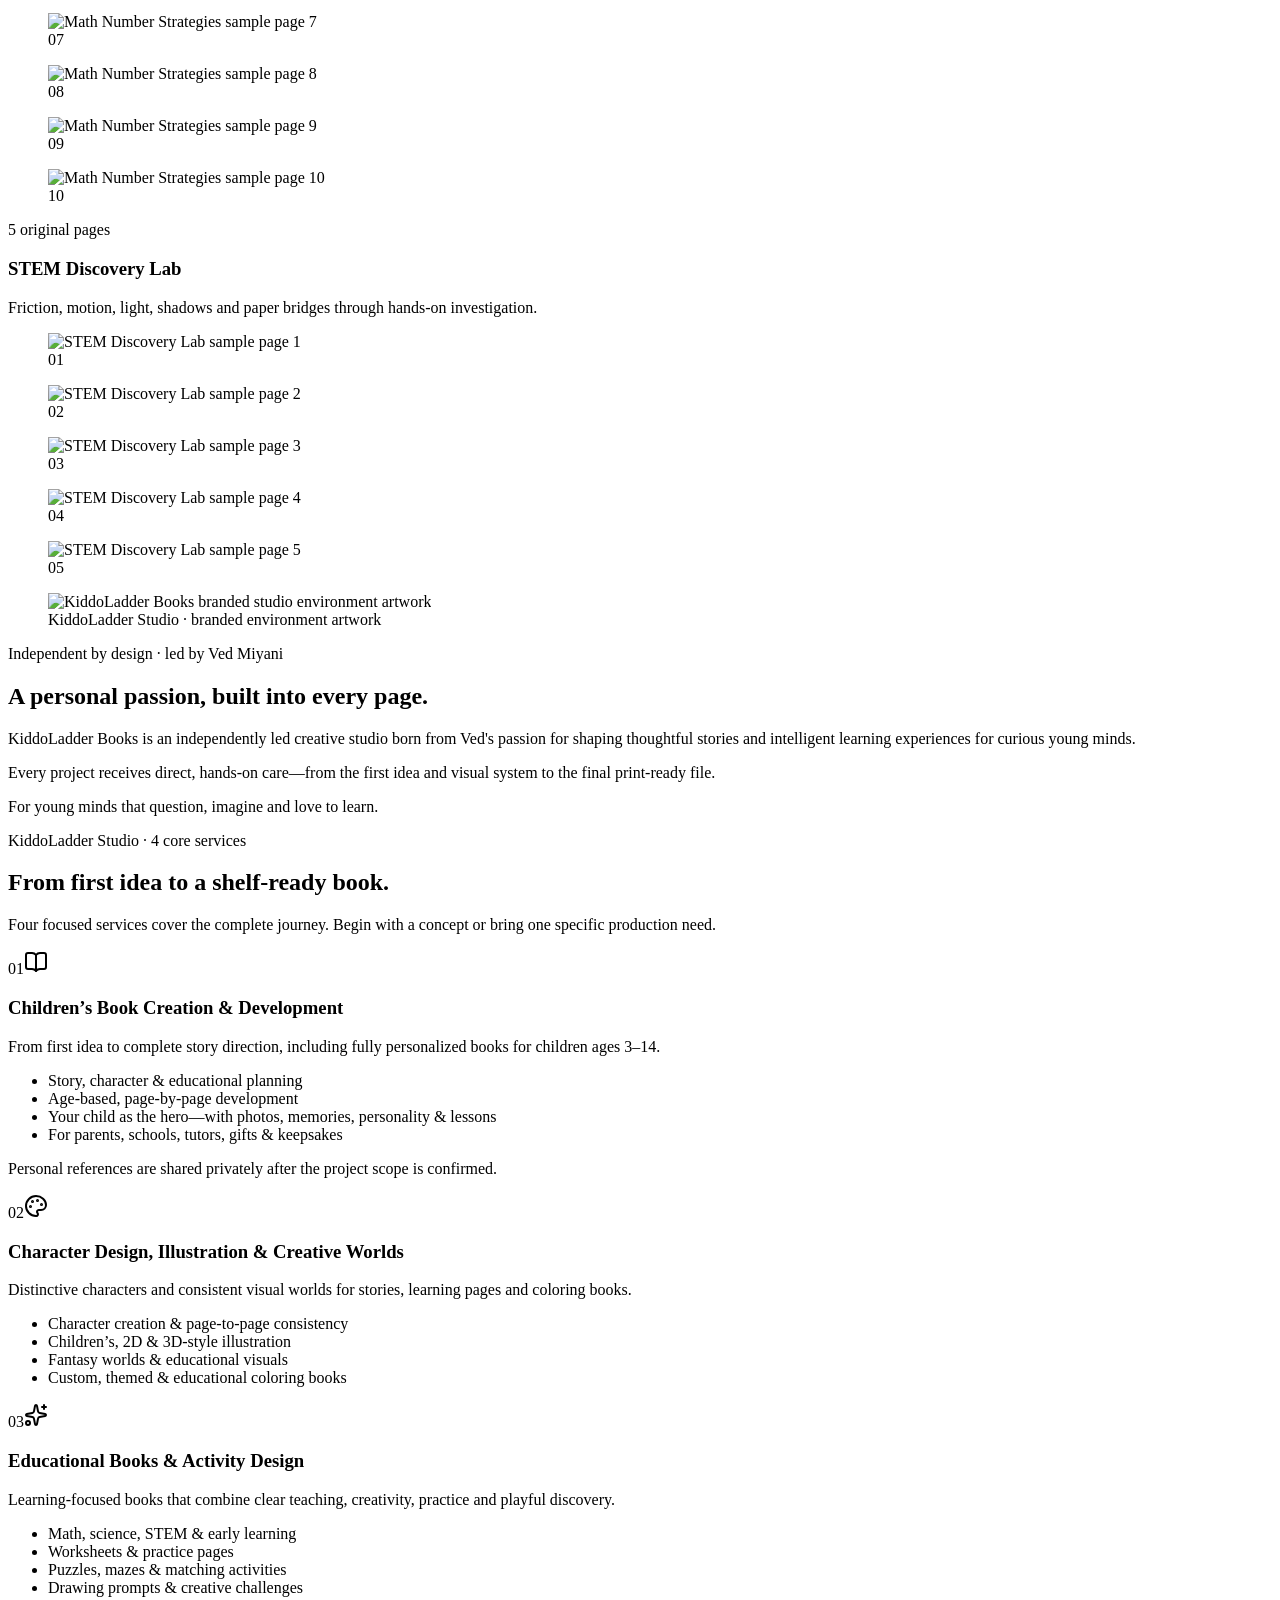
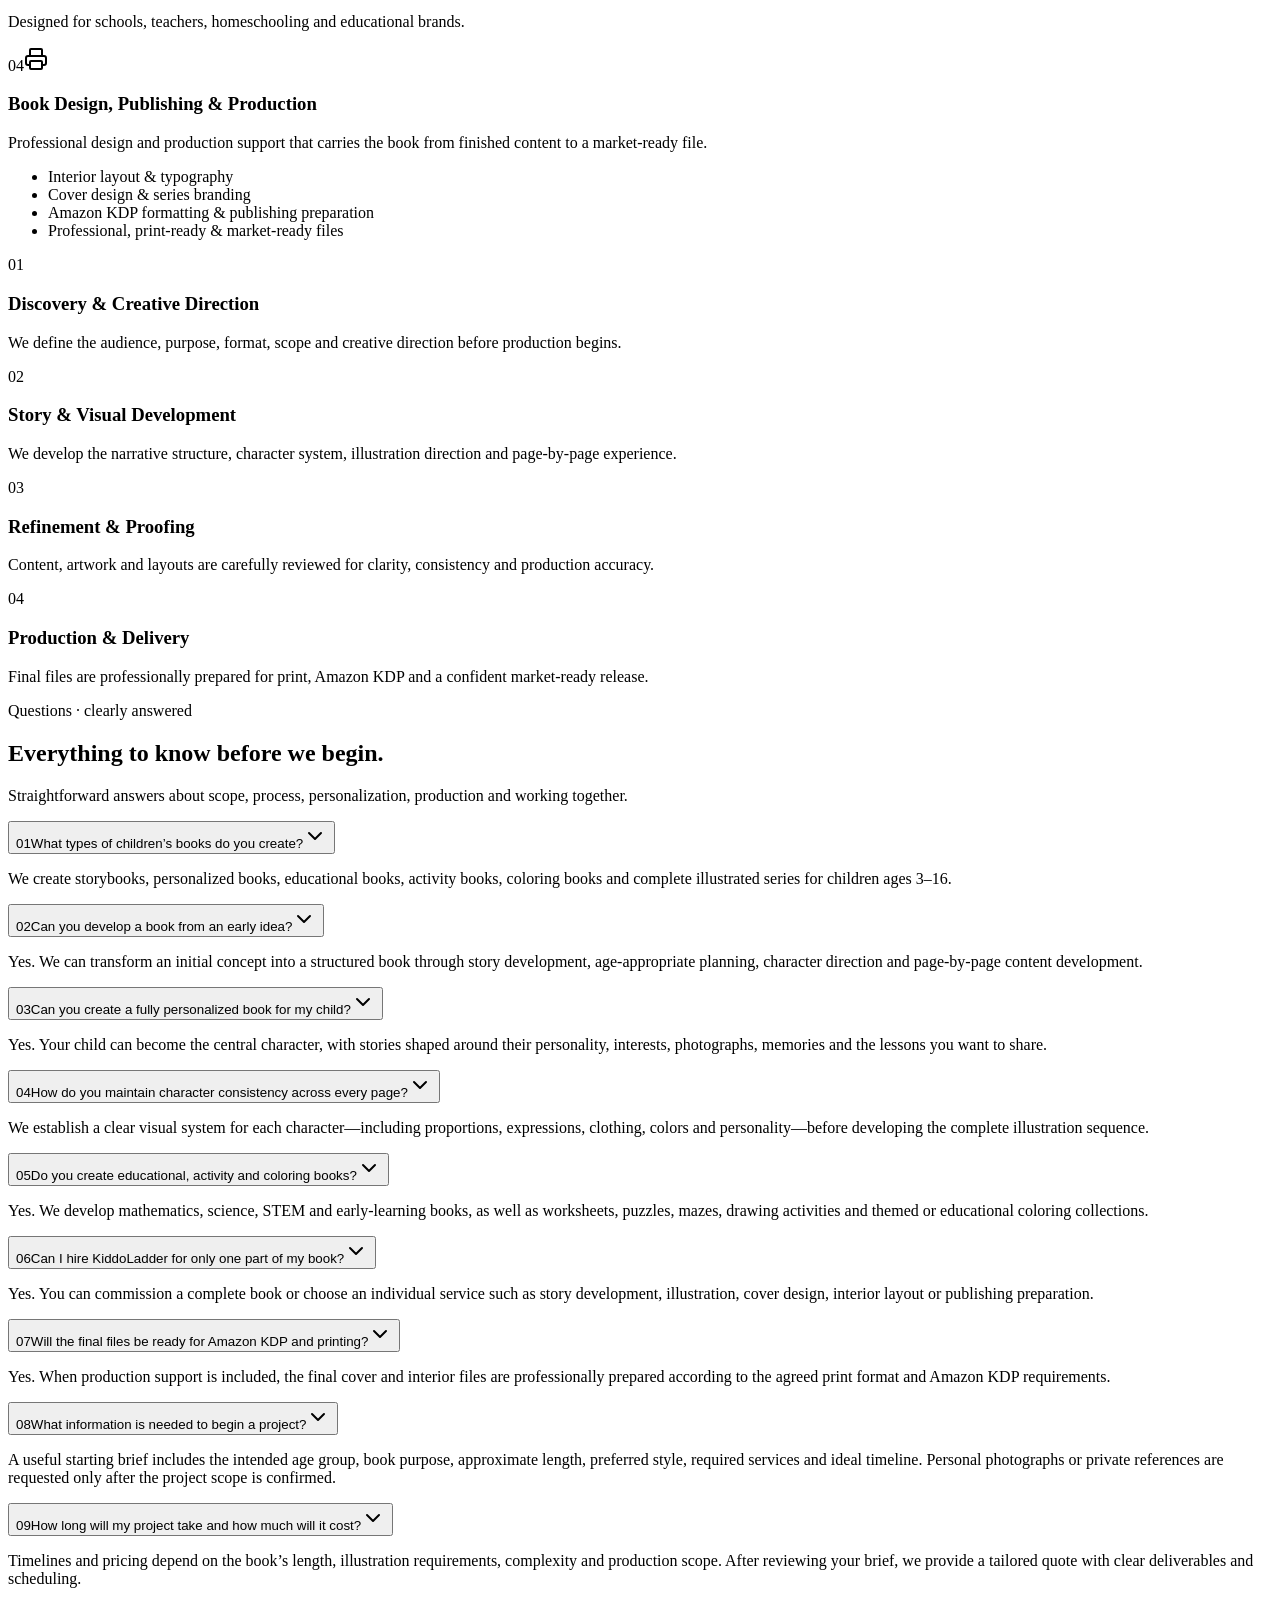
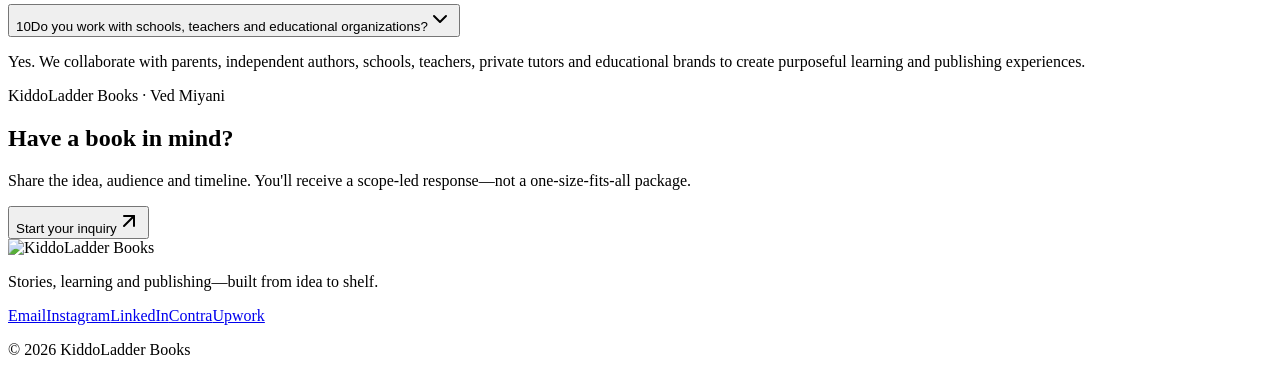
==== commit fe22a384: "Add Folio mascot, FAQs, and refined studio process" ====
--- a/index.html
+++ b/index.html
@@ -1,61 +1,2 @@
-<!doctype html>
-<html lang="en">
-<head>
-  <meta charset="utf-8">
-  <meta name="viewport" content="width=device-width,initial-scale=1">
-  <meta name="description" content="Professional KDP formatting, covers, children's storybooks, STEM and math workbooks by Ved Miyani.">
-  <title>KiddoLadder Books | KDP Design & Children's Publishing</title>
-  <style>
-    :root{--ink:#142127;--paper:#fffdf7;--cream:#f3eee4;--teal:#167a76;--orange:#ef7445;--yellow:#f4c95d;--mint:#dcebe5;--line:#d9d4c8;--shadow:0 24px 70px rgba(20,33,39,.12)}
-    *{box-sizing:border-box}html{scroll-behavior:smooth}body{margin:0;background:var(--paper);color:var(--ink);font-family:Arial,Helvetica,sans-serif;overflow-x:hidden}a{color:inherit;text-decoration:none}.scroll-progress{position:fixed;z-index:100;left:0;top:0;height:3px;width:0;background:linear-gradient(90deg,var(--orange),var(--yellow),var(--teal));box-shadow:0 0 16px #ef744580}.cursor-glow{pointer-events:none;position:fixed;z-index:-1;width:380px;height:380px;border-radius:50%;background:radial-gradient(circle,#f4c95d22,transparent 68%);will-change:transform}
-    .nav{max-width:1320px;margin:auto;padding:22px 36px;display:flex;justify-content:space-between;align-items:center;position:relative;z-index:10}.brand{display:flex;align-items:center;gap:10px;font-weight:800;font-size:20px;letter-spacing:-.04em}.brand em{color:var(--orange);font-style:normal}.brand-mark{display:grid;place-items:center;width:34px;height:34px;border-radius:12px;background:var(--ink);color:#fff;font:21px Georgia}.nav-links{display:flex;gap:26px;align-items:center;font-size:13px;font-weight:800}.nav-links>a:not(.nav-cta){opacity:.68;transition:.2s}.nav-links>a:not(.nav-cta):hover{opacity:1;color:var(--teal)}.nav-cta{display:flex;align-items:center;gap:7px;padding:11px 16px;border:1px solid var(--ink);border-radius:99px;transition:.2s}.nav-cta:hover{background:var(--ink);color:#fff;transform:translateY(-2px)}
-    .hero{max-width:1320px;margin:24px auto 0;padding:76px 72px 68px;min-height:630px;border-radius:34px;background:linear-gradient(135deg,#f4eee4,#ebe7de);display:grid;grid-template-columns:1.1fr .9fr;gap:42px;overflow:hidden;position:relative;isolation:isolate}.hero:before{content:"";position:absolute;inset:0;opacity:.22;background-image:radial-gradient(#142127 .55px,transparent .55px);background-size:7px 7px;mask-image:linear-gradient(90deg,#000,transparent 70%);z-index:-1}.eyebrow{margin:0 0 16px;text-transform:uppercase;letter-spacing:.16em;font-weight:800;font-size:11px;color:var(--teal)}.hero-kicker{display:flex;align-items:center;gap:9px}.hero-kicker i{width:23px;height:1px;background:var(--orange)}h1,h2,h3,p{margin-top:0}h1{max-width:720px;margin-bottom:25px;font:700 clamp(52px,5.6vw,82px)/.96 Georgia,serif;letter-spacing:-.065em}h1 span{position:relative;color:var(--teal)}h1 span:after{content:"";position:absolute;height:8px;left:2px;right:0;bottom:-5px;background:var(--orange);clip-path:polygon(0 65%,100% 20%,100% 60%,0 100%);opacity:.8}.hero-text{max-width:590px;font-size:18px;line-height:1.62;opacity:.76}.actions{display:flex;gap:13px;margin-top:32px}.button{display:inline-flex;align-items:center;justify-content:center;gap:9px;border-radius:99px;padding:14px 20px;font-weight:800;font-size:14px;transition:.2s}.button:hover{transform:translateY(-3px)}.primary{background:var(--teal);color:#fff;box-shadow:0 12px 24px #167a7638}.quiet{border:1px solid #14212760;background:#ffffff3d}.proof-strip{display:flex;gap:34px;margin-top:62px}.proof-strip>div{display:flex;flex-direction:column;gap:5px;position:relative}.proof-strip>div:not(:last-child):after{content:"";position:absolute;right:-18px;top:4px;width:1px;height:38px;background:var(--line)}.proof-strip strong{font:700 30px Georgia;color:var(--orange)}.proof-strip span{font-size:11px;font-weight:800;opacity:.65;text-transform:uppercase;letter-spacing:.05em}
-    .hero-art{position:relative;min-height:450px;perspective:1000px}.sun{position:absolute;width:278px;height:278px;border-radius:50%;background:var(--yellow);right:16px;top:21px;box-shadow:0 0 0 14px #f4c95d21;animation:breathe 5s ease-in-out infinite}.paper{position:absolute;width:274px;height:366px;border:1px solid #1421273d;box-shadow:18px 22px 0 #14212717;display:flex;flex-direction:column}.paper-shadow{right:91px;top:89px;background:var(--mint);transform:rotate(13deg);animation:float-back 7s ease-in-out infinite}.paper-back{right:74px;top:75px;background:#f4dce0;transform:rotate(7deg);animation:float-back 6s ease-in-out -1s infinite}.paper-shadow span,.paper-back span{margin:auto;font-size:11px;font-weight:800;letter-spacing:.3em;opacity:.28}.paper-main{right:92px;top:43px;padding:35px 31px;background:#fffefa;transform:rotate(-4deg);justify-content:space-between;animation:float-book 6s ease-in-out infinite;box-shadow:18px 22px 0 #d8d0c2,0 38px 55px #1421272e}.paper-main small{font-size:9px;letter-spacing:.16em;font-weight:800;color:var(--teal)}.paper-main p{font:700 37px/.9 Georgia;letter-spacing:-.065em}.paper-main p b{color:var(--orange)}.paper-main>span{font-size:12px;font-weight:800;color:var(--teal)}.pill{position:absolute;padding:10px 14px;border:1px solid #1421271f;border-radius:99px;background:#ffffffe0;box-shadow:0 13px 28px #1421271a;font-size:11px;font-weight:800;backdrop-filter:blur(8px);animation:float-pill 4.5s ease-in-out infinite}.pill-one{left:5px;top:103px;color:var(--teal)}.pill-two{right:2px;bottom:44px;animation-delay:-1.6s;color:var(--orange)}.spark{position:absolute;color:var(--orange);font-size:24px;animation:spin 9s linear infinite}.spark-one{top:37px;left:29px}.spark-two{right:15px;bottom:121px;font-size:15px;animation-direction:reverse}
-    .marquee{margin:22px 0 0;overflow:hidden;border-top:1px solid var(--line);border-bottom:1px solid var(--line);background:#ffffff8c}.marquee-track{display:flex;width:max-content;animation:marquee 32s linear infinite}.marquee span{display:flex;align-items:center;gap:28px;padding:15px 18px;text-transform:uppercase;letter-spacing:.11em;font-size:10px;font-weight:800;white-space:nowrap}.marquee i{color:var(--orange);font-style:normal}
-    .section{max-width:1240px;margin:auto;padding:122px 36px}.heading{max-width:770px}.heading h2,.process h2,.contact h2{font:700 clamp(38px,4.2vw,59px)/1.01 Georgia;letter-spacing:-.055em;margin-bottom:0}.intro{max-width:620px;margin:23px 0 0;font-size:17px;line-height:1.65;opacity:.67}.services{display:grid;grid-template-columns:repeat(3,1fr);gap:17px;margin-top:52px}.service{position:relative;min-height:328px;padding:28px;border:1px solid var(--line);border-radius:22px;background:#ffffffbf;overflow:hidden;transition:.35s}.service:before{content:"";position:absolute;inset:auto -40% -65% -40%;height:70%;border-radius:50%;background:radial-gradient(circle,var(--mint),transparent 68%);opacity:0;transition:.35s}.service:hover{transform:translateY(-8px);box-shadow:var(--shadow);border-color:#167a7659}.service:hover:before{opacity:.72}.service-top{display:flex;align-items:center;justify-content:space-between}.icon{display:grid;place-items:center;width:48px;height:48px;border-radius:14px;background:var(--mint);color:var(--teal);font-size:22px;transition:.35s}.service:hover .icon{transform:rotate(-7deg) scale(1.08);background:var(--teal);color:#fff}.number{font:700 15px Georgia;color:var(--orange)}.label{margin:31px 0 9px;text-transform:uppercase;letter-spacing:.11em;font-size:9px;font-weight:800;color:var(--teal)}.service h3{margin:0 0 12px;font:700 27px Georgia;letter-spacing:-.045em}.service>p:last-of-type{margin-bottom:22px;line-height:1.58;font-size:14px;opacity:.68}.service>a{position:absolute;left:28px;bottom:25px;font-size:12px;font-weight:800;color:var(--teal)}
-    .work{background:var(--ink);max-width:none;padding-left:max(36px,calc((100vw - 1168px)/2));padding-right:max(36px,calc((100vw - 1168px)/2));color:#fff;position:relative;overflow:hidden}.split{max-width:none;display:flex;justify-content:space-between;gap:32px;align-items:end}.split>p{max-width:370px;margin:0;line-height:1.58;opacity:.67}.work-grid{display:grid;grid-template-columns:1fr 1fr;gap:24px;margin-top:53px}.work-card{background:#fff;color:var(--ink);border-radius:24px;overflow:hidden;transition:.35s}.work-card:hover{transform:translateY(-7px);box-shadow:0 28px 70px #0005}.image{height:360px;padding:27px;background:#e8ddd0;display:grid;place-items:center;overflow:hidden;position:relative}.stem .image{background:#d9e8e2}.work-tag{position:absolute;z-index:2;left:22px;top:20px;padding:9px 12px;border-radius:99px;background:#ffffffe8;font-size:10px;font-weight:800;box-shadow:0 8px 20px #0002}.image img{width:100%;height:100%;object-fit:cover;object-position:top;border-radius:9px;box-shadow:0 20px 35px #0003;transition:.55s}.work-card:hover img{transform:scale(1.035) rotate(.4deg)}.work-copy{padding:27px 28px 29px}.work-copy h3{font:700 32px Georgia;letter-spacing:-.05em;margin-bottom:10px}.work-copy p{line-height:1.58;opacity:.7}.work-copy a{display:inline-block;font-weight:800;font-size:13px;margin-top:9px;border-bottom:1px solid var(--orange);padding-bottom:4px}
-    .process{display:grid;grid-template-columns:.82fr 1.18fr;gap:100px;align-items:start}.process-aside{position:sticky;top:40px}.process-aside>p:last-of-type{margin-top:23px;max-width:400px;line-height:1.65;opacity:.67}.quality{margin-top:31px;padding:15px 16px;border-radius:14px;background:var(--mint);color:var(--teal);max-width:390px;font-size:12px;font-weight:800}.process ol{list-style:none;margin:0;padding:0}.process li{display:grid;grid-template-columns:74px 1fr;gap:17px;padding:26px 0;border-top:1px solid var(--line);transition:.25s}.process li:last-child{border-bottom:1px solid var(--line)}.process li:hover{padding-left:12px;background:linear-gradient(90deg,#f7f2e8,transparent)}.process li>span{font:700 16px Georgia;color:var(--orange)}.process li h3{font:700 25px Georgia;letter-spacing:-.04em;margin-bottom:8px}.process li p{margin:0;line-height:1.55;opacity:.66}.published{padding-top:20px}.titles{margin-top:48px;border-top:1px solid var(--line)}.row{display:grid;grid-template-columns:55px 1fr 90px 25px;gap:15px;align-items:center;padding:21px 12px 21px 0;border-bottom:1px solid var(--line);transition:.25s}.row:hover{padding-left:14px;background:#f6f0e5;color:var(--teal)}.row>span{font:700 15px Georgia;color:var(--orange)}.row strong{font-size:15px}.row em{font-size:12px;font-style:normal;opacity:.58}
-    .profiles{padding-top:42px}.profile-grid{display:grid;grid-template-columns:repeat(4,1fr);gap:16px;margin-top:42px}.profile-link{position:relative;min-height:170px;padding:25px;border:1px solid var(--line);border-radius:20px;background:#fff;overflow:hidden;transition:.3s}.profile-link:after{content:"↗";position:absolute;right:22px;top:20px;color:var(--orange);font-size:20px;transition:.3s}.profile-link:hover{transform:translateY(-7px);box-shadow:var(--shadow);border-color:#167a7660}.profile-link:hover:after{transform:translate(3px,-3px)}.profile-link small{display:block;color:var(--teal);font-weight:800;text-transform:uppercase;letter-spacing:.12em}.profile-link strong{display:block;margin-top:30px;font:700 24px Georgia}.profile-link span{display:block;margin-top:9px;font-size:12px;opacity:.62}.contact{margin:0 auto;max-width:1240px;border-radius:30px;background:linear-gradient(135deg,var(--orange),#e5683e);padding:67px 66px;color:#fff;display:flex;align-items:end;justify-content:space-between;gap:35px;position:relative;overflow:hidden;box-shadow:0 25px 70px #ef744533}.contact:after{content:"";position:absolute;width:370px;height:370px;border:1px solid #ffffff32;border-radius:50%;right:-150px;top:-180px;box-shadow:0 0 0 38px #ffffff10,0 0 0 76px #ffffff0b}.contact>div{position:relative;z-index:1}.contact .eyebrow{color:#fff8e9}.contact h2{max-width:720px}.contact p:last-child{margin:19px 0 0;opacity:.8}.contact-actions{position:relative;z-index:2;display:flex;flex-wrap:wrap;gap:10px;justify-content:flex-end}.light{background:#fff;color:var(--ink);white-space:nowrap;box-shadow:0 12px 30px #0002}.outline-light{border:1px solid #ffffff80;color:#fff;background:#ffffff12;backdrop-filter:blur(8px)}footer{max-width:1240px;margin:auto;padding:31px 36px 86px;display:grid;grid-template-columns:1fr auto 1fr;align-items:center;gap:20px;font-size:11px;opacity:.68}footer>a:last-child{text-align:right}footer .brand{font-size:16px}footer .brand-mark{width:28px;height:28px;font-size:17px}
-    .contact-dock{position:fixed;z-index:70;right:22px;bottom:20px;display:flex;gap:8px;padding:8px;border:1px solid #ffffff50;border-radius:99px;background:#142127e8;color:#fff;box-shadow:0 18px 48px #0004;backdrop-filter:blur(14px);animation:dock-in .7s .8s both}.contact-dock a{display:grid;place-items:center;min-width:42px;height:42px;padding:0 13px;border-radius:99px;font-size:11px;font-weight:800;transition:.2s}.contact-dock a:hover{background:var(--teal);transform:translateY(-3px)}.contact-dock .dock-main{background:var(--orange)}
-    .modal{position:fixed;z-index:120;inset:0;display:none;place-items:center;padding:22px;background:#071216d9;backdrop-filter:blur(12px)}.modal.open{display:grid;animation:fade-in .25s both}.modal-panel{width:min(980px,100%);max-height:92vh;overflow:auto;border-radius:28px;background:var(--paper);box-shadow:0 35px 100px #0007;display:grid;grid-template-columns:1.05fr .95fr;position:relative;animation:panel-in .42s cubic-bezier(.2,.8,.2,1) both}.modal-visual{min-height:560px;padding:36px;background:var(--cream);display:grid;place-items:center}.modal-visual img{width:100%;max-height:560px;object-fit:contain;border-radius:12px;box-shadow:0 22px 52px #14212732}.modal-copy{padding:52px 44px}.modal-copy h2{font:700 42px/1 Georgia;margin-bottom:16px}.modal-copy>p{line-height:1.65;opacity:.7}.modal-services{margin:28px 0;padding:20px;border-radius:16px;background:var(--mint)}.modal-services strong{display:block;color:var(--teal);margin-bottom:9px}.modal-services span{font-size:13px;line-height:1.6}.modal-links{display:flex;flex-wrap:wrap;gap:9px}.modal-links a{padding:11px 13px;border-radius:99px;background:var(--ink);color:#fff;font-size:11px;font-weight:800}.modal-links a:first-child{background:var(--orange)}.modal-close{position:absolute;z-index:2;right:17px;top:17px;width:40px;height:40px;border:0;border-radius:50%;background:#fff;color:var(--ink);box-shadow:0 8px 24px #0002;font-size:20px;cursor:pointer}.project-open{border:0;background:none;padding:0;color:var(--teal);font-weight:800;font-size:13px;border-bottom:1px solid var(--orange);cursor:pointer}
-    .reveal{opacity:0;transform:translateY(28px);transition:opacity .75s,transform .75s cubic-bezier(.2,.7,.2,1)}.reveal.show{opacity:1;transform:none}
-    @keyframes float-book{0%,100%{transform:rotate(-4deg) translateY(0)}50%{transform:rotate(-2deg) translateY(-12px)}}@keyframes float-back{0%,100%{translate:0 0}50%{translate:0 8px}}@keyframes float-pill{0%,100%{transform:translateY(0)}50%{transform:translateY(-9px)}}@keyframes breathe{0%,100%{transform:scale(1)}50%{transform:scale(1.045)}}@keyframes spin{to{transform:rotate(360deg)}}@keyframes marquee{to{transform:translateX(-50%)}}@keyframes dock-in{from{opacity:0;translate:0 20px}}@keyframes fade-in{from{opacity:0}}@keyframes panel-in{from{opacity:0;transform:translateY(28px) scale(.97)}}
-    @media(max-width:900px){.nav{padding:18px 20px}.nav-links>a:not(.nav-cta){display:none}.hero{margin:0 14px;padding:49px 29px 27px;min-height:auto;display:block}.hero-art{min-height:415px;margin-top:28px}.proof-strip{margin-top:40px;gap:20px}.proof-strip>div:not(:last-child):after{display:none}.section{padding:88px 22px}.services,.work-grid,.profile-grid{grid-template-columns:1fr}.split,.contact,.process{display:block}.split>p{margin-top:21px}.image{height:300px}.process-aside{position:static;margin-bottom:46px}.contact{margin:0 14px;padding:47px 29px}.contact-actions{margin-top:27px;justify-content:flex-start}.contact .light{white-space:normal}.row{grid-template-columns:34px 1fr 22px}.row em{display:none}footer{padding:30px 22px 100px;grid-template-columns:1fr;line-height:1.7}footer>a:last-child{text-align:left}.nav-cta{font-size:12px;padding:9px 11px}.cursor-glow{display:none}.modal-panel{grid-template-columns:1fr}.modal-visual{min-height:300px}.modal-copy{padding:38px 27px}.modal-copy h2{font-size:34px}.contact-dock{left:50%;right:auto;transform:translateX(-50%);bottom:12px;max-width:calc(100% - 24px)}.contact-dock a{padding:0 10px}}
-    @media(max-width:540px){h1{font-size:46px}.actions{flex-direction:column}.button{width:100%}.proof-strip{display:grid;grid-template-columns:repeat(3,1fr);gap:8px}.proof-strip strong{font-size:25px}.proof-strip span{font-size:8px}.hero-art{min-height:360px;transform:scale(.88);transform-origin:center top;margin-bottom:-38px}.paper-main{right:45px}.paper-back{right:31px}.paper-shadow{right:46px}.sun{right:-13px}.pill-one{left:-15px}.pill-two{right:-20px}.heading h2,.process h2,.contact h2{font-size:39px}}
-    @media(prefers-reduced-motion:reduce){html{scroll-behavior:auto}*,*:before,*:after{animation-duration:.01ms!important;animation-iteration-count:1!important;transition-duration:.01ms!important}.reveal{opacity:1;transform:none}.cursor-glow{display:none}}
-  </style>
-</head>
-<body>
-  <div class="scroll-progress"></div><div class="cursor-glow"></div>
-  <nav class="nav"><a href="#top" class="brand"><span class="brand-mark">K</span><span>KiddoLadder <em>Books</em></span></a><div class="nav-links"><a href="#services">Services</a><a href="#work">Portfolio</a><a href="#proof">Published books</a><a href="#profiles">Reach me</a><a class="nav-cta" href="https://contra.com/ved_miyani_r5rdg1ri" target="_blank" rel="noopener">Hire on Contra →</a></div></nav>
-  <section class="hero" id="top"><div><p class="eyebrow hero-kicker"><i></i> Professional KDP design &amp; children's publishing</p><h1>From your first idea to a book that feels <span>ready for the world.</span></h1><p class="hero-text">KiddoLadder Books creates polished children's storybooks, educational workbooks, covers and print-ready interiors for authors, educators and learning brands.</p><div class="actions"><a class="button primary" href="mailto:hello.kiddoladder.books@gmail.com?subject=Book%20project%20enquiry">Discuss your book →</a><a class="button quiet" href="#work">Explore selected work</a></div><div class="proof-strip"><div><strong>7</strong><span>Amazon KDP titles</span></div><div><strong>457</strong><span>completed pages</span></div><div><strong>88</strong><span>pages in one storybook</span></div></div></div><div class="hero-art"><div class="spark spark-one">✦</div><div class="spark spark-two">✦</div><div class="sun"></div><div class="paper paper-shadow"><span>STORY</span></div><div class="paper paper-back"><span>LEARN</span></div><div class="paper paper-main"><small>KIDDO LADDER / 01</small><p>IDEAS<br>THAT<br><b>GROW</b></p><span>Publishing made clear.</span></div><div class="pill pill-one">KDP-ready</div><div class="pill pill-two">Made for young minds</div></div></section>
-  <div class="marquee"><div class="marquee-track"><span>KDP interiors <i>✦</i></span><span>Cover design <i>✦</i></span><span>Consistent characters <i>✦</i></span><span>Storybooks <i>✦</i></span><span>STEM workbooks <i>✦</i></span><span>Math activities <i>✦</i></span><span>Print-ready PDFs <i>✦</i></span><span>Upload support <i>✦</i></span><span>KDP interiors <i>✦</i></span><span>Cover design <i>✦</i></span><span>Consistent characters <i>✦</i></span><span>Storybooks <i>✦</i></span><span>STEM workbooks <i>✦</i></span><span>Math activities <i>✦</i></span><span>Print-ready PDFs <i>✦</i></span><span>Upload support <i>✦</i></span></div></div>
-  <section class="section" id="services"><div class="heading reveal"><p class="eyebrow">Complete publishing support</p><h2>One studio. Every essential part of your book.</h2><p class="intro">Choose a focused service or a complete production package tailored to your manuscript, audience and publishing route.</p></div><div class="services">
-    <article class="service reveal"><div class="service-top"><span class="icon">▤</span><span class="number">01</span></div><p class="label">Interior systems</p><h3>KDP formatting</h3><p>Paperback, hardcover and EPUB interiors with correct trim, bleed, margins, page numbering and upload-ready exports.</p><a target="_blank" rel="noopener" href="https://contra.com/s/m6UmPABe-amazon-kdp-formatting-and-print-ready-book-design">View service →</a></article>
-    <article class="service reveal"><div class="service-top"><span class="icon">◫</span><span class="number">02</span></div><p class="label">Shelf-ready covers</p><h3>Book cover design</h3><p>Front, spine and back covers built around the exact KDP template, page count and visual promise of your book.</p><a href="mailto:hello.kiddoladder.books@gmail.com?subject=Book%20cover%20enquiry">Enquire →</a></article>
-    <article class="service reveal"><div class="service-top"><span class="icon">✦</span><span class="number">03</span></div><p class="label">Story to publication</p><h3>Children's storybooks</h3><p>Story direction, consistent characters, illustration, page composition and a complete KDP-ready book experience.</p><a target="_blank" rel="noopener" href="https://contra.com/s/URUFEEFv-consistent-character-storybook-illustration-and-kdp-design">View service →</a></article>
-    <article class="service reveal"><div class="service-top"><span class="icon">⚗</span><span class="number">04</span></div><p class="label">Learning by doing</p><h3>STEM activity books</h3><p>Age-appropriate experiments, clear diagrams, learner prompts and educator-friendly visual structure.</p><a target="_blank" rel="noopener" href="https://contra.com/s/qM6WYmBR-stem-and-math-activity-workbook-design-for-amazon-kdp">View service →</a></article>
-    <article class="service reveal"><div class="service-top"><span class="icon">＋</span><span class="number">05</span></div><p class="label">Clear learning paths</p><h3>Math workbooks</h3><p>Progressive worksheets, visual strategies, practice pages, answer keys and editable-source options by scope.</p><a target="_blank" rel="noopener" href="https://contra.com/s/qM6WYmBR-stem-and-math-activity-workbook-design-for-amazon-kdp">View service →</a></article>
-    <article class="service reveal"><div class="service-top"><span class="icon">✓</span><span class="number">06</span></div><p class="label">End-to-end production</p><h3>Full KDP package</h3><p>Content support, illustration, cover, interior formatting and polished final files ready for your KDP upload.</p><a target="_blank" rel="noopener" href="https://contra.com/s/vNAOmrBg-complete-amazon-kdp-book-production-and-upload-ready-files">View service →</a></article>
-  </div></section>
-  <section class="section work" id="work"><div class="heading split reveal"><div><p class="eyebrow">Selected work</p><h2>Designed to make learning feel inviting.</h2></div><p>Open either project to see the approach, relevant services and every way to reach Ved.</p></div><div class="work-grid"><article class="work-card reveal"><div class="image"><span class="work-tag">Math / Ages 6–8</span><img src="assets/math-workbook-01.jpg" alt="Math workbook sample"></div><div class="work-copy"><p class="eyebrow">Workbook design</p><h3>Math Number Strategies</h3><p>Visual, child-friendly activities that make foundational number skills feel achievable.</p><button class="project-open" data-project="math">Open project &amp; contact Ved ↗</button></div></article><article class="work-card stem reveal"><div class="image"><span class="work-tag">STEM / Ages 6–8</span><img src="assets/stem-workbook-1.jpg" alt="STEM workbook sample"></div><div class="work-copy"><p class="eyebrow">Activity book design</p><h3>STEM Discovery Lab</h3><p>Hands-on science activities with structured explanations, diagrams and learner prompts.</p><button class="project-open" data-project="stem">Open project &amp; contact Ved ↗</button></div></article></div></section>
-  <section class="section process"><div class="process-aside reveal"><p class="eyebrow">A confident production process</p><h2>Clear decisions. Fewer surprises.</h2><p>Every project begins with a defined scope and approved direction before full production begins.</p><div class="quality">✓ Built around print readiness, clarity and consistency.</div></div><ol><li class="reveal"><span>01</span><div><h3>Scope &amp; direction</h3><p>We agree on target age, purpose, page count, trim size, deliverables and visual direction.</p></div></li><li class="reveal"><span>02</span><div><h3>Sample approval</h3><p>A representative page or character direction is reviewed before the complete book is produced.</p></div></li><li class="reveal"><span>03</span><div><h3>Production &amp; quality control</h3><p>Content, illustration, covers and interiors are developed as one consistent publishing system.</p></div></li><li class="reveal"><span>04</span><div><h3>Final delivery</h3><p>You receive agreed source files and polished, print-ready exports for your publishing route.</p></div></li></ol></section>
-  <section class="section published" id="proof"><div class="heading split reveal"><div><p class="eyebrow">Published proof</p><h2>Seven books taken from concept to Amazon KDP.</h2></div><p>Ved Miyani personally handled the text or educational content, illustrations, covers, interiors and KDP upload process.</p></div><div class="titles"><a class="row reveal" href="https://www.amazon.com/dp/B0H9VH2ZD2" target="_blank"><span>01</span><strong>Human Body Fun Activities Kids Can Do</strong><em>44 pages</em><b>↗</b></a><a class="row reveal" href="https://www.amazon.com/dp/B0H8JW7M3F" target="_blank"><span>02</span><strong>The Algorithm Ate My Homework</strong><em>45 pages</em><b>↗</b></a><a class="row reveal" href="https://www.amazon.com/dp/B0H947B7BW" target="_blank"><span>03</span><strong>Voice Before the Bell</strong><em>71 pages</em><b>↗</b></a><a class="row reveal" href="https://www.amazon.com/dp/B0H9CKPKSZ" target="_blank"><span>04</span><strong>Human Body STEM Activity</strong><em>49 pages</em><b>↗</b></a><a class="row reveal" href="https://www.amazon.com/dp/B0H8L65KQN" target="_blank"><span>05</span><strong>The Algorithm Ate the School Bell</strong><em>77 pages</em><b>↗</b></a><a class="row reveal" href="https://www.amazon.com/dp/B0H8JRNS61" target="_blank"><span>06</span><strong>The Field Trip Map</strong><em>88 pages</em><b>↗</b></a><a class="row reveal" href="https://www.amazon.com/dp/B0H8P4WCPV" target="_blank"><span>07</span><strong>The Algorithm Picked a Winner</strong><em>83 pages</em><b>↗</b></a></div></section>
-  <section class="section profiles" id="profiles"><div class="heading reveal"><p class="eyebrow">Reach Ved Miyani</p><h2>Choose the contact route that works for you.</h2><p class="intro">Review services and hire securely on Contra, explore the full project site, connect professionally, or send a direct project enquiry.</p></div><div class="profile-grid"><a class="profile-link reveal" target="_blank" rel="noopener" href="https://contra.com/ved_miyani_r5rdg1ri"><small>Hire &amp; services</small><strong>Contra profile</strong><span>Packages, pricing and project enquiries</span></a><a class="profile-link reveal" target="_blank" rel="noopener" href="https://www.linkedin.com/in/ved-miyani-429506279/"><small>Professional profile</small><strong>LinkedIn</strong><span>Connect with Ved Miyani</span></a><a class="profile-link reveal" target="_blank" rel="noopener" href="https://www.upwork.com/freelancers/~0128d7e4629e0cf5ef"><small>Freelance profile</small><strong>Upwork</strong><span>Contracts through Upwork</span></a><a class="profile-link reveal" href="mailto:hello.kiddoladder.books@gmail.com?subject=Book%20project%20enquiry"><small>Direct enquiry</small><strong>Email Ved</strong><span>hello.kiddoladder.books@gmail.com</span></a></div></section>
-  <section class="contact reveal"><div><p class="eyebrow">Have a book in mind?</p><h2>Let's build something children can learn from—and love.</h2><p>Tell me what you are creating, your audience and your ideal page count.</p></div><div class="contact-actions"><a class="button light" target="_blank" rel="noopener" href="https://contra.com/ved_miyani_r5rdg1ri">Hire on Contra →</a><a class="button outline-light" href="mailto:hello.kiddoladder.books@gmail.com?subject=Book%20project%20enquiry">Email directly</a></div></section>
-  <footer><a href="#top" class="brand"><span class="brand-mark">K</span><span>KiddoLadder <em>Books</em></span></a><span>© 2026 Ved Miyani · KDP Design &amp; Children's Publishing</span><a href="mailto:hello.kiddoladder.books@gmail.com">hello.kiddoladder.books@gmail.com</a></footer>
-  <aside class="contact-dock" aria-label="Quick contact"><a class="dock-main" target="_blank" rel="noopener" href="https://contra.com/ved_miyani_r5rdg1ri">Contra</a><a href="mailto:hello.kiddoladder.books@gmail.com?subject=Book%20project%20enquiry">Email</a><a target="_blank" rel="noopener" href="https://www.linkedin.com/in/ved-miyani-429506279/">LinkedIn</a></aside>
-  <div class="modal" id="project-modal" role="dialog" aria-modal="true" aria-labelledby="modal-title"><div class="modal-panel"><button class="modal-close" aria-label="Close project">×</button><div class="modal-visual"><img id="modal-image" src="assets/math-workbook-01.jpg" alt="Selected project sample"></div><div class="modal-copy"><p class="eyebrow" id="modal-label">Workbook design</p><h2 id="modal-title">Math Number Strategies</h2><p id="modal-description"></p><div class="modal-services"><strong>Relevant service</strong><span id="modal-service-copy"></span></div><div class="modal-links"><a id="modal-service" target="_blank" rel="noopener" href="#">View service on Contra</a><a target="_blank" rel="noopener" href="https://contra.com/ved_miyani_r5rdg1ri">Contra profile</a><a href="mailto:hello.kiddoladder.books@gmail.com?subject=Portfolio%20project%20enquiry">Email Ved</a><a target="_blank" rel="noopener" href="https://www.linkedin.com/in/ved-miyani-429506279/">LinkedIn</a><a target="_blank" rel="noopener" href="https://www.upwork.com/freelancers/~0128d7e4629e0cf5ef">Upwork</a></div></div></div></div>
-  <script>
-    const revealObserver=new IntersectionObserver(entries=>entries.forEach(entry=>{if(entry.isIntersecting)entry.target.classList.add('show')}),{threshold:.1});document.querySelectorAll('.reveal').forEach(el=>revealObserver.observe(el));
-    const progress=document.querySelector('.scroll-progress');addEventListener('scroll',()=>{const max=document.documentElement.scrollHeight-innerHeight;progress.style.width=(max>0?scrollY/max*100:0)+'%'},{passive:true});
-    const glow=document.querySelector('.cursor-glow');addEventListener('mousemove',e=>glow.style.transform=`translate3d(${e.clientX-190}px,${e.clientY-190}px,0)`,{passive:true});
-    const projects={math:{label:'Workbook design · Ages 6–8',title:'Math Number Strategies',image:'assets/math-workbook-01.jpg',description:'A structured visual-learning system for foundational number strategies, designed with clear worked examples, child-friendly hierarchy and room for learner responses.',service:'STEM & Math Activity Workbook Design for Amazon KDP — including activities, educational graphics, interior layout, front cover and print-ready files.',url:'https://contra.com/s/qM6WYmBR-stem-and-math-activity-workbook-design-for-amazon-kdp'},stem:{label:'STEM activity design · Ages 6–8',title:'STEM Discovery Lab',image:'assets/stem-workbook-1.jpg',description:'A hands-on science workbook combining simple explanations, visual diagrams, observation prompts and carefully organised activity pages for young learners.',service:'STEM & Math Activity Workbook Design for Amazon KDP — built for educators, authors, homeschool creators and learning brands.',url:'https://contra.com/s/qM6WYmBR-stem-and-math-activity-workbook-design-for-amazon-kdp'}};
-    const modal=document.querySelector('#project-modal'),modalImage=document.querySelector('#modal-image'),modalLabel=document.querySelector('#modal-label'),modalTitle=document.querySelector('#modal-title'),modalDescription=document.querySelector('#modal-description'),modalServiceCopy=document.querySelector('#modal-service-copy'),modalService=document.querySelector('#modal-service');
-    function openProject(key){const p=projects[key];if(!p)return;modalImage.src=p.image;modalImage.alt=p.title+' sample';modalLabel.textContent=p.label;modalTitle.textContent=p.title;modalDescription.textContent=p.description;modalServiceCopy.textContent=p.service;modalService.href=p.url;modal.classList.add('open');document.body.style.overflow='hidden';document.querySelector('.modal-close').focus()}
-    function closeProject(){modal.classList.remove('open');document.body.style.overflow=''}
-    document.querySelectorAll('.project-open').forEach(button=>button.addEventListener('click',()=>openProject(button.dataset.project)));
-    document.querySelector('.modal-close').addEventListener('click',closeProject);modal.addEventListener('click',event=>{if(event.target===modal)closeProject()});addEventListener('keydown',event=>{if(event.key==='Escape')closeProject()});
-  </script>
-</body>
-</html>
+<!DOCTYPE html><html lang="en"><head><meta charSet="utf-8"/><meta name="viewport" content="width=device-width, initial-scale=1"/><link rel="preload" as="image" imageSrcSet="/kiddoladder-books/assets/brand/kiddoladder-logo-official.png 640w, /kiddoladder-books/assets/brand/kiddoladder-logo-official.png 750w, /kiddoladder-books/assets/brand/kiddoladder-logo-official.png 828w, /kiddoladder-books/assets/brand/kiddoladder-logo-official.png 1080w, /kiddoladder-books/assets/brand/kiddoladder-logo-official.png 1200w, /kiddoladder-books/assets/brand/kiddoladder-logo-official.png 1920w, /kiddoladder-books/assets/brand/kiddoladder-logo-official.png 2048w" fetchPriority="high"/><link rel="preload" as="image" imageSrcSet="/kiddoladder-books/assets/brand/folio-mascot.webp 640w, /kiddoladder-books/assets/brand/folio-mascot.webp 750w, /kiddoladder-books/assets/brand/folio-mascot.webp 828w, /kiddoladder-books/assets/brand/folio-mascot.webp 1080w, /kiddoladder-books/assets/brand/folio-mascot.webp 1200w" fetchPriority="high"/><link rel="preload" as="image" imageSrcSet="/kiddoladder-books/assets/books/homework/cover.webp 640w, /kiddoladder-books/assets/books/homework/cover.webp 750w, /kiddoladder-books/assets/books/homework/cover.webp 828w, /kiddoladder-books/assets/books/homework/cover.webp 1080w, /kiddoladder-books/assets/books/homework/cover.webp 1200w" imageSizes="(max-width: 760px) 44vw, 21vw" fetchPriority="high"/><link rel="preload" as="image" imageSrcSet="/kiddoladder-books/assets/books/field-trip-map/cover.webp 640w, /kiddoladder-books/assets/books/field-trip-map/cover.webp 750w, /kiddoladder-books/assets/books/field-trip-map/cover.webp 828w, /kiddoladder-books/assets/books/field-trip-map/cover.webp 1080w, /kiddoladder-books/assets/books/field-trip-map/cover.webp 1200w" imageSizes="(max-width: 760px) 44vw, 21vw" fetchPriority="high"/><link rel="preload" as="image" imageSrcSet="/kiddoladder-books/assets/books/picked-the-winner/cover.webp 640w, /kiddoladder-books/assets/books/picked-the-winner/cover.webp 750w, /kiddoladder-books/assets/books/picked-the-winner/cover.webp 828w, /kiddoladder-books/assets/books/picked-the-winner/cover.webp 1080w, /kiddoladder-books/assets/books/picked-the-winner/cover.webp 1200w" imageSizes="(max-width: 760px) 44vw, 21vw" fetchPriority="high"/><link rel="stylesheet" href="/kiddoladder-books/assets/index-CmC1LL1t.css" data-rsc-css-href="/kiddoladder-books/assets/index-CmC1LL1t.css" data-precedence="vite-rsc/importer-resources"/><link rel="modulepreload" href="/kiddoladder-books/assets/layout-segment-context-DGpf4FfO.js" crossorigin=""/><link rel="modulepreload" href="/kiddoladder-books/assets/rolldown-runtime-S-ySWqyJ.js" crossorigin=""/><link rel="modulepreload" href="/kiddoladder-books/assets/index-DEyrnH7s.js" crossorigin=""/><link rel="modulepreload" href="/kiddoladder-books/assets/framework-CXnKph_e.js" crossorigin=""/><link rel="modulepreload" href="/kiddoladder-books/assets/page-DpH1szG8.js" crossorigin=""/><title>KiddoLadder Books</title><meta name="description" content="Children’s publishing, personalized books for ages 3–14, illustration, coloring and activity books, educational design and print-ready production by KiddoLadder Books."/><link rel="shortcut icon" href="/kiddoladder-books/assets/brand/kiddoladder-logo-official.png"/><link rel="icon" href="/kiddoladder-books/assets/brand/kiddoladder-logo-official.png"/><script>self.__VINEXT_RSC_PARAMS__={}</script><script>self.__VINEXT_RSC_NAV__={"pathname":"/","searchParams":[]}</script><link rel="modulepreload" href="/kiddoladder-books/assets/index-DEyrnH7s.js" />
+</head><body><div class="brand-intro" aria-hidden="true"><div class="brand-intro-mark"><img src="/kiddoladder-books/assets/brand/kiddoladder-logo-official.png" alt="" width="1254" height="1254" loading="eager" fetchPriority="high" decoding="async" srcSet="/kiddoladder-books/assets/brand/kiddoladder-logo-official.png 640w, /kiddoladder-books/assets/brand/kiddoladder-logo-official.png 750w, /kiddoladder-books/assets/brand/kiddoladder-logo-official.png 828w, /kiddoladder-books/assets/brand/kiddoladder-logo-official.png 1080w, /kiddoladder-books/assets/brand/kiddoladder-logo-official.png 1200w, /kiddoladder-books/assets/brand/kiddoladder-logo-official.png 1920w, /kiddoladder-books/assets/brand/kiddoladder-logo-official.png 2048w" data-nimg="1"/><div><strong>KiddoLadder Books</strong><span>Stories · Learning · Publishing</span></div></div><span class="intro-line"></span></div><main><div class="motion-progress" aria-hidden="true"></div><div class="pointer-glow" aria-hidden="true"></div><aside class="folio-mascot folio-welcome" aria-label="Folio, the KiddoLadder studio guide"><p aria-live="polite">Welcome. I’m Folio—your guide through the KiddoLadder studio.</p><div class="folio-portrait"><span class="folio-spark folio-spark-one" aria-hidden="true"></span><span class="folio-spark folio-spark-two" aria-hidden="true"></span><img src="/kiddoladder-books/assets/brand/folio-mascot.webp" alt="Folio, KiddoLadder’s origami page-fox mascot" width="760" height="760" loading="eager" fetchPriority="high" decoding="async" srcSet="/kiddoladder-books/assets/brand/folio-mascot.webp 640w, /kiddoladder-books/assets/brand/folio-mascot.webp 750w, /kiddoladder-books/assets/brand/folio-mascot.webp 828w, /kiddoladder-books/assets/brand/folio-mascot.webp 1080w, /kiddoladder-books/assets/brand/folio-mascot.webp 1200w" data-nimg="1"/></div></aside><header class="site-header"><a class="brand-lockup" href="#top" aria-label="KiddoLadder Books home"><img src="/kiddoladder-books/assets/brand/kiddoladder-logo-official.png" alt="KiddoLadder Books" width="1254" height="1254" loading="eager" fetchPriority="high" decoding="async" srcSet="/kiddoladder-books/assets/brand/kiddoladder-logo-official.png 640w, /kiddoladder-books/assets/brand/kiddoladder-logo-official.png 750w, /kiddoladder-books/assets/brand/kiddoladder-logo-official.png 828w, /kiddoladder-books/assets/brand/kiddoladder-logo-official.png 1080w, /kiddoladder-books/assets/brand/kiddoladder-logo-official.png 1200w, /kiddoladder-books/assets/brand/kiddoladder-logo-official.png 1920w, /kiddoladder-books/assets/brand/kiddoladder-logo-official.png 2048w" data-nimg="1"/><span class="brand-descriptor"><strong>KiddoLadder Books</strong><small>Stories · Learning · Publishing</small></span></a><nav aria-label="Main navigation"><a href="#work">Work</a><a href="#learning">Learning</a><a href="#studio">Studio</a><a href="#services">Services</a></nav><button class="header-cta" type="button" aria-haspopup="dialog" aria-expanded="false" data-state="closed" data-slot="dialog-trigger">Start a project <svg xmlns="http://www.w3.org/2000/svg" width="24" height="24" viewBox="0 0 24 24" fill="none" stroke="currentColor" stroke-width="2" stroke-linecap="round" stroke-linejoin="round" class="lucide lucide-arrow-up-right" aria-hidden="true"><path d="M7 7h10v10"></path><path d="M7 17 17 7"></path></svg></button></header><section class="hero" id="top"><div class="hero-copy" data-reveal="true"><div class="eyebrow"><span></span> Independent children&#x27;s publishing studio</div><h1 class="hero-title"><span>Stories.</span> <span>Learning.</span> <span>Books—built from idea to shelf.</span></h1><p>KiddoLadder Books turns promising concepts into expressive, print-ready children&#x27;s books and learning experiences.</p><div class="hero-actions"><a class="primary-button" href="#work">Explore selected work <svg xmlns="http://www.w3.org/2000/svg" width="24" height="24" viewBox="0 0 24 24" fill="none" stroke="currentColor" stroke-width="2" stroke-linecap="round" stroke-linejoin="round" class="lucide lucide-arrow-down-right" aria-hidden="true"><path d="m7 7 10 10"></path><path d="M17 7v10H7"></path></svg></a><button class="text-button" type="button" aria-haspopup="dialog" aria-expanded="false" data-state="closed" data-slot="dialog-trigger">Discuss a project</button></div></div><div class="hero-stage" aria-label="Selected KiddoLadder book covers"><div class="stage-glow"></div><figure class="hero-book hero-book-1"><img src="/kiddoladder-books/assets/books/homework/cover.webp" alt="The Algorithm Ate My Homework book cover" width="720" height="900" loading="eager" fetchPriority="high" decoding="async" srcSet="/kiddoladder-books/assets/books/homework/cover.webp 640w, /kiddoladder-books/assets/books/homework/cover.webp 750w, /kiddoladder-books/assets/books/homework/cover.webp 828w, /kiddoladder-books/assets/books/homework/cover.webp 1080w, /kiddoladder-books/assets/books/homework/cover.webp 1200w" sizes="(max-width: 760px) 44vw, 21vw" data-nimg="1"/></figure><figure class="hero-book hero-book-2"><img src="/kiddoladder-books/assets/books/field-trip-map/cover.webp" alt="The Algorithm Ate the Field Trip Map book cover" width="720" height="900" loading="eager" fetchPriority="high" decoding="async" srcSet="/kiddoladder-books/assets/books/field-trip-map/cover.webp 640w, /kiddoladder-books/assets/books/field-trip-map/cover.webp 750w, /kiddoladder-books/assets/books/field-trip-map/cover.webp 828w, /kiddoladder-books/assets/books/field-trip-map/cover.webp 1080w, /kiddoladder-books/assets/books/field-trip-map/cover.webp 1200w" sizes="(max-width: 760px) 44vw, 21vw" data-nimg="1"/></figure><figure class="hero-book hero-book-3"><img src="/kiddoladder-books/assets/books/picked-the-winner/cover.webp" alt="The Algorithm Picked the Winner book cover" width="720" height="900" loading="eager" fetchPriority="high" decoding="async" srcSet="/kiddoladder-books/assets/books/picked-the-winner/cover.webp 640w, /kiddoladder-books/assets/books/picked-the-winner/cover.webp 750w, /kiddoladder-books/assets/books/picked-the-winner/cover.webp 828w, /kiddoladder-books/assets/books/picked-the-winner/cover.webp 1080w, /kiddoladder-books/assets/books/picked-the-winner/cover.webp 1200w" sizes="(max-width: 760px) 44vw, 21vw" data-nimg="1"/></figure><span class="orbit-label orbit-one">Illustration systems</span><span class="orbit-label orbit-two">Print-ready production</span><a class="scroll-cue" href="#work"><span>Scroll to unfold</span><svg xmlns="http://www.w3.org/2000/svg" width="24" height="24" viewBox="0 0 24 24" fill="none" stroke="currentColor" stroke-width="2" stroke-linecap="round" stroke-linejoin="round" class="lucide lucide-arrow-down-right" aria-hidden="true"><path d="m7 7 10 10"></path><path d="M17 7v10H7"></path></svg></a></div></section><section class="proof-strip" aria-label="Verified portfolio highlights" data-reveal="true"><p><strong>5</strong><span>selected titles</span></p><p><strong>364</strong><span>published pages</span></p><p><strong>25</strong><span>curated interior samples</span></p><p><strong>15</strong><span>Math + STEM pages</span></p></section><section class="work-section" id="work"><div class="section-heading" data-reveal="true"><div><p class="section-kicker">Selected books · verified work</p><h2>One studio, five fully built worlds.</h2></div><p>Complete covers and approved interior pages are shown uncropped. Choose a title to inspect the real production work.</p></div><div dir="ltr" data-orientation="horizontal" data-slot="tabs" class="group/tabs flex gap-2 data-[orientation=horizontal]:flex-col book-tabs" data-reveal="true"><div role="tablist" aria-orientation="horizontal" data-slot="tabs-list" data-variant="default" class="group/tabs-list inline-flex w-fit items-center justify-center rounded-lg p-[3px] text-muted-foreground group-data-[orientation=horizontal]/tabs:h-9 group-data-[orientation=vertical]/tabs:h-fit group-data-[orientation=vertical]/tabs:flex-col data-[variant=line]:rounded-none bg-muted book-tab-list" aria-label="Choose a book" tabindex="-1" data-orientation="horizontal" style="outline:none"><button type="button" role="tab" aria-selected="true" aria-controls="radix-_R_jr6_-content-homework" data-state="active" id="radix-_R_jr6_-trigger-homework" data-slot="tabs-trigger" class="relative inline-flex h-[calc(100%-1px)] flex-1 items-center justify-center gap-1.5 rounded-md border border-transparent px-2 py-1 text-sm font-medium whitespace-nowrap text-foreground/60 transition-all group-data-[orientation=vertical]/tabs:w-full group-data-[orientation=vertical]/tabs:justify-start hover:text-foreground focus-visible:border-ring focus-visible:ring-[3px] focus-visible:ring-ring/50 focus-visible:outline-1 focus-visible:outline-ring disabled:pointer-events-none disabled:opacity-50 group-data-[variant=default]/tabs-list:data-[state=active]:shadow-sm group-data-[variant=line]/tabs-list:data-[state=active]:shadow-none dark:text-muted-foreground dark:hover:text-foreground [&amp;_svg]:pointer-events-none [&amp;_svg]:shrink-0 [&amp;_svg:not([class*=&#x27;size-&#x27;])]:size-4 group-data-[variant=line]/tabs-list:bg-transparent group-data-[variant=line]/tabs-list:data-[state=active]:bg-transparent dark:group-data-[variant=line]/tabs-list:data-[state=active]:border-transparent dark:group-data-[variant=line]/tabs-list:data-[state=active]:bg-transparent data-[state=active]:bg-background data-[state=active]:text-foreground dark:data-[state=active]:border-input dark:data-[state=active]:bg-input/30 dark:data-[state=active]:text-foreground after:absolute after:bg-foreground after:opacity-0 after:transition-opacity group-data-[orientation=horizontal]/tabs:after:inset-x-0 group-data-[orientation=horizontal]/tabs:after:bottom-[-5px] group-data-[orientation=horizontal]/tabs:after:h-0.5 group-data-[orientation=vertical]/tabs:after:inset-y-0 group-data-[orientation=vertical]/tabs:after:-right-1 group-data-[orientation=vertical]/tabs:after:w-0.5 group-data-[variant=line]/tabs-list:data-[state=active]:after:opacity-100" tabindex="-1" data-orientation="horizontal" data-radix-collection-item="">Homework</button><button type="button" role="tab" aria-selected="false" aria-controls="radix-_R_jr6_-content-school-bell" data-state="inactive" id="radix-_R_jr6_-trigger-school-bell" data-slot="tabs-trigger" class="relative inline-flex h-[calc(100%-1px)] flex-1 items-center justify-center gap-1.5 rounded-md border border-transparent px-2 py-1 text-sm font-medium whitespace-nowrap text-foreground/60 transition-all group-data-[orientation=vertical]/tabs:w-full group-data-[orientation=vertical]/tabs:justify-start hover:text-foreground focus-visible:border-ring focus-visible:ring-[3px] focus-visible:ring-ring/50 focus-visible:outline-1 focus-visible:outline-ring disabled:pointer-events-none disabled:opacity-50 group-data-[variant=default]/tabs-list:data-[state=active]:shadow-sm group-data-[variant=line]/tabs-list:data-[state=active]:shadow-none dark:text-muted-foreground dark:hover:text-foreground [&amp;_svg]:pointer-events-none [&amp;_svg]:shrink-0 [&amp;_svg:not([class*=&#x27;size-&#x27;])]:size-4 group-data-[variant=line]/tabs-list:bg-transparent group-data-[variant=line]/tabs-list:data-[state=active]:bg-transparent dark:group-data-[variant=line]/tabs-list:data-[state=active]:border-transparent dark:group-data-[variant=line]/tabs-list:data-[state=active]:bg-transparent data-[state=active]:bg-background data-[state=active]:text-foreground dark:data-[state=active]:border-input dark:data-[state=active]:bg-input/30 dark:data-[state=active]:text-foreground after:absolute after:bg-foreground after:opacity-0 after:transition-opacity group-data-[orientation=horizontal]/tabs:after:inset-x-0 group-data-[orientation=horizontal]/tabs:after:bottom-[-5px] group-data-[orientation=horizontal]/tabs:after:h-0.5 group-data-[orientation=vertical]/tabs:after:inset-y-0 group-data-[orientation=vertical]/tabs:after:-right-1 group-data-[orientation=vertical]/tabs:after:w-0.5 group-data-[variant=line]/tabs-list:data-[state=active]:after:opacity-100" tabindex="-1" data-orientation="horizontal" data-radix-collection-item="">School Bell</button><button type="button" role="tab" aria-selected="false" aria-controls="radix-_R_jr6_-content-field-trip-map" data-state="inactive" id="radix-_R_jr6_-trigger-field-trip-map" data-slot="tabs-trigger" class="relative inline-flex h-[calc(100%-1px)] flex-1 items-center justify-center gap-1.5 rounded-md border border-transparent px-2 py-1 text-sm font-medium whitespace-nowrap text-foreground/60 transition-all group-data-[orientation=vertical]/tabs:w-full group-data-[orientation=vertical]/tabs:justify-start hover:text-foreground focus-visible:border-ring focus-visible:ring-[3px] focus-visible:ring-ring/50 focus-visible:outline-1 focus-visible:outline-ring disabled:pointer-events-none disabled:opacity-50 group-data-[variant=default]/tabs-list:data-[state=active]:shadow-sm group-data-[variant=line]/tabs-list:data-[state=active]:shadow-none dark:text-muted-foreground dark:hover:text-foreground [&amp;_svg]:pointer-events-none [&amp;_svg]:shrink-0 [&amp;_svg:not([class*=&#x27;size-&#x27;])]:size-4 group-data-[variant=line]/tabs-list:bg-transparent group-data-[variant=line]/tabs-list:data-[state=active]:bg-transparent dark:group-data-[variant=line]/tabs-list:data-[state=active]:border-transparent dark:group-data-[variant=line]/tabs-list:data-[state=active]:bg-transparent data-[state=active]:bg-background data-[state=active]:text-foreground dark:data-[state=active]:border-input dark:data-[state=active]:bg-input/30 dark:data-[state=active]:text-foreground after:absolute after:bg-foreground after:opacity-0 after:transition-opacity group-data-[orientation=horizontal]/tabs:after:inset-x-0 group-data-[orientation=horizontal]/tabs:after:bottom-[-5px] group-data-[orientation=horizontal]/tabs:after:h-0.5 group-data-[orientation=vertical]/tabs:after:inset-y-0 group-data-[orientation=vertical]/tabs:after:-right-1 group-data-[orientation=vertical]/tabs:after:w-0.5 group-data-[variant=line]/tabs-list:data-[state=active]:after:opacity-100" tabindex="-1" data-orientation="horizontal" data-radix-collection-item="">Field Trip</button><button type="button" role="tab" aria-selected="false" aria-controls="radix-_R_jr6_-content-picked-the-winner" data-state="inactive" id="radix-_R_jr6_-trigger-picked-the-winner" data-slot="tabs-trigger" class="relative inline-flex h-[calc(100%-1px)] flex-1 items-center justify-center gap-1.5 rounded-md border border-transparent px-2 py-1 text-sm font-medium whitespace-nowrap text-foreground/60 transition-all group-data-[orientation=vertical]/tabs:w-full group-data-[orientation=vertical]/tabs:justify-start hover:text-foreground focus-visible:border-ring focus-visible:ring-[3px] focus-visible:ring-ring/50 focus-visible:outline-1 focus-visible:outline-ring disabled:pointer-events-none disabled:opacity-50 group-data-[variant=default]/tabs-list:data-[state=active]:shadow-sm group-data-[variant=line]/tabs-list:data-[state=active]:shadow-none dark:text-muted-foreground dark:hover:text-foreground [&amp;_svg]:pointer-events-none [&amp;_svg]:shrink-0 [&amp;_svg:not([class*=&#x27;size-&#x27;])]:size-4 group-data-[variant=line]/tabs-list:bg-transparent group-data-[variant=line]/tabs-list:data-[state=active]:bg-transparent dark:group-data-[variant=line]/tabs-list:data-[state=active]:border-transparent dark:group-data-[variant=line]/tabs-list:data-[state=active]:bg-transparent data-[state=active]:bg-background data-[state=active]:text-foreground dark:data-[state=active]:border-input dark:data-[state=active]:bg-input/30 dark:data-[state=active]:text-foreground after:absolute after:bg-foreground after:opacity-0 after:transition-opacity group-data-[orientation=horizontal]/tabs:after:inset-x-0 group-data-[orientation=horizontal]/tabs:after:bottom-[-5px] group-data-[orientation=horizontal]/tabs:after:h-0.5 group-data-[orientation=vertical]/tabs:after:inset-y-0 group-data-[orientation=vertical]/tabs:after:-right-1 group-data-[orientation=vertical]/tabs:after:w-0.5 group-data-[variant=line]/tabs-list:data-[state=active]:after:opacity-100" tabindex="-1" data-orientation="horizontal" data-radix-collection-item="">Winner</button><button type="button" role="tab" aria-selected="false" aria-controls="radix-_R_jr6_-content-voice-before-the-bell" data-state="inactive" id="radix-_R_jr6_-trigger-voice-before-the-bell" data-slot="tabs-trigger" class="relative inline-flex h-[calc(100%-1px)] flex-1 items-center justify-center gap-1.5 rounded-md border border-transparent px-2 py-1 text-sm font-medium whitespace-nowrap text-foreground/60 transition-all group-data-[orientation=vertical]/tabs:w-full group-data-[orientation=vertical]/tabs:justify-start hover:text-foreground focus-visible:border-ring focus-visible:ring-[3px] focus-visible:ring-ring/50 focus-visible:outline-1 focus-visible:outline-ring disabled:pointer-events-none disabled:opacity-50 group-data-[variant=default]/tabs-list:data-[state=active]:shadow-sm group-data-[variant=line]/tabs-list:data-[state=active]:shadow-none dark:text-muted-foreground dark:hover:text-foreground [&amp;_svg]:pointer-events-none [&amp;_svg]:shrink-0 [&amp;_svg:not([class*=&#x27;size-&#x27;])]:size-4 group-data-[variant=line]/tabs-list:bg-transparent group-data-[variant=line]/tabs-list:data-[state=active]:bg-transparent dark:group-data-[variant=line]/tabs-list:data-[state=active]:border-transparent dark:group-data-[variant=line]/tabs-list:data-[state=active]:bg-transparent data-[state=active]:bg-background data-[state=active]:text-foreground dark:data-[state=active]:border-input dark:data-[state=active]:bg-input/30 dark:data-[state=active]:text-foreground after:absolute after:bg-foreground after:opacity-0 after:transition-opacity group-data-[orientation=horizontal]/tabs:after:inset-x-0 group-data-[orientation=horizontal]/tabs:after:bottom-[-5px] group-data-[orientation=horizontal]/tabs:after:h-0.5 group-data-[orientation=vertical]/tabs:after:inset-y-0 group-data-[orientation=vertical]/tabs:after:-right-1 group-data-[orientation=vertical]/tabs:after:w-0.5 group-data-[variant=line]/tabs-list:data-[state=active]:after:opacity-100" tabindex="-1" data-orientation="horizontal" data-radix-collection-item="">Voice</button></div><div data-state="active" data-orientation="horizontal" role="tabpanel" aria-labelledby="radix-_R_jr6_-trigger-homework" id="radix-_R_jr6_-content-homework" tabindex="0" data-slot="tabs-content" class="flex-1 outline-none book-panel" style="animation-duration:0s"><div class="book-cover-card"><img src="/kiddoladder-books/assets/books/homework/cover.webp" alt="The Algorithm Ate My Homework cover" width="720" height="900" loading="lazy" decoding="async" srcSet="/kiddoladder-books/assets/books/homework/cover.webp 640w, /kiddoladder-books/assets/books/homework/cover.webp 750w, /kiddoladder-books/assets/books/homework/cover.webp 828w, /kiddoladder-books/assets/books/homework/cover.webp 1080w, /kiddoladder-books/assets/books/homework/cover.webp 1200w" sizes="(max-width: 760px) 72vw, 26vw" data-nimg="1"/></div><div class="book-details"><p class="book-volume">Fact-Check Club · Vol. 1</p><h3>The Algorithm Ate My Homework</h3><p class="book-summary">Recurring character systems, evidence-led activities, text–image hierarchy and KDP production.</p><dl class="metadata-grid"><div><dt>Format</dt><dd>Illustrated storybook</dd></div><div><dt>Length</dt><dd>45<!-- --> pages</dd></div><div><dt>Audience</dt><dd>Ages 6–9 · Grades 1–4</dd></div><div><dt>ASIN</dt><dd>B0H8JW7M3F</dd></div><div><dt>ISBN</dt><dd>9798186473626</dd></div></dl><a class="amazon-link" href="https://www.amazon.com/dp/B0H8JW7M3F" target="_blank" rel="noreferrer">View published book <svg xmlns="http://www.w3.org/2000/svg" width="24" height="24" viewBox="0 0 24 24" fill="none" stroke="currentColor" stroke-width="2" stroke-linecap="round" stroke-linejoin="round" class="lucide lucide-external-link" aria-hidden="true"><path d="M15 3h6v6"></path><path d="M10 14 21 3"></path><path d="M18 13v6a2 2 0 0 1-2 2H5a2 2 0 0 1-2-2V8a2 2 0 0 1 2-2h6"></path></svg></a></div><div class="interior-wrap"><div class="interior-heading"><span>Approved interior selection</span><span>Scroll to explore →</span></div><div class="interior-rail"><figure class="interior-page"><img src="/kiddoladder-books/assets/books/homework/selected-pages/page-03.webp" alt="The Algorithm Ate My Homework, approved interior page 03" width="1220" height="1538" loading="lazy" decoding="async" srcSet="/kiddoladder-books/assets/books/homework/selected-pages/page-03.webp 640w, /kiddoladder-books/assets/books/homework/selected-pages/page-03.webp 750w, /kiddoladder-books/assets/books/homework/selected-pages/page-03.webp 828w, /kiddoladder-books/assets/books/homework/selected-pages/page-03.webp 1080w, /kiddoladder-books/assets/books/homework/selected-pages/page-03.webp 1200w, /kiddoladder-books/assets/books/homework/selected-pages/page-03.webp 1920w, /kiddoladder-books/assets/books/homework/selected-pages/page-03.webp 2048w" sizes="(max-width: 760px) 76vw, 32vw" data-nimg="1"/><figcaption>Page <!-- -->03</figcaption></figure><figure class="interior-page"><img src="/kiddoladder-books/assets/books/homework/selected-pages/page-12.webp" alt="The Algorithm Ate My Homework, approved interior page 12" width="1220" height="1538" loading="lazy" decoding="async" srcSet="/kiddoladder-books/assets/books/homework/selected-pages/page-12.webp 640w, /kiddoladder-books/assets/books/homework/selected-pages/page-12.webp 750w, /kiddoladder-books/assets/books/homework/selected-pages/page-12.webp 828w, /kiddoladder-books/assets/books/homework/selected-pages/page-12.webp 1080w, /kiddoladder-books/assets/books/homework/selected-pages/page-12.webp 1200w, /kiddoladder-books/assets/books/homework/selected-pages/page-12.webp 1920w, /kiddoladder-books/assets/books/homework/selected-pages/page-12.webp 2048w" sizes="(max-width: 760px) 76vw, 32vw" data-nimg="1"/><figcaption>Page <!-- -->12</figcaption></figure><figure class="interior-page"><img src="/kiddoladder-books/assets/books/homework/selected-pages/page-18.webp" alt="The Algorithm Ate My Homework, approved interior page 18" width="1220" height="1538" loading="lazy" decoding="async" srcSet="/kiddoladder-books/assets/books/homework/selected-pages/page-18.webp 640w, /kiddoladder-books/assets/books/homework/selected-pages/page-18.webp 750w, /kiddoladder-books/assets/books/homework/selected-pages/page-18.webp 828w, /kiddoladder-books/assets/books/homework/selected-pages/page-18.webp 1080w, /kiddoladder-books/assets/books/homework/selected-pages/page-18.webp 1200w, /kiddoladder-books/assets/books/homework/selected-pages/page-18.webp 1920w, /kiddoladder-books/assets/books/homework/selected-pages/page-18.webp 2048w" sizes="(max-width: 760px) 76vw, 32vw" data-nimg="1"/><figcaption>Page <!-- -->18</figcaption></figure><figure class="interior-page"><img src="/kiddoladder-books/assets/books/homework/selected-pages/page-24.webp" alt="The Algorithm Ate My Homework, approved interior page 24" width="1220" height="1538" loading="lazy" decoding="async" srcSet="/kiddoladder-books/assets/books/homework/selected-pages/page-24.webp 640w, /kiddoladder-books/assets/books/homework/selected-pages/page-24.webp 750w, /kiddoladder-books/assets/books/homework/selected-pages/page-24.webp 828w, /kiddoladder-books/assets/books/homework/selected-pages/page-24.webp 1080w, /kiddoladder-books/assets/books/homework/selected-pages/page-24.webp 1200w, /kiddoladder-books/assets/books/homework/selected-pages/page-24.webp 1920w, /kiddoladder-books/assets/books/homework/selected-pages/page-24.webp 2048w" sizes="(max-width: 760px) 76vw, 32vw" data-nimg="1"/><figcaption>Page <!-- -->24</figcaption></figure><figure class="interior-page"><img src="/kiddoladder-books/assets/books/homework/selected-pages/page-30.webp" alt="The Algorithm Ate My Homework, approved interior page 30" width="1220" height="1538" loading="lazy" decoding="async" srcSet="/kiddoladder-books/assets/books/homework/selected-pages/page-30.webp 640w, /kiddoladder-books/assets/books/homework/selected-pages/page-30.webp 750w, /kiddoladder-books/assets/books/homework/selected-pages/page-30.webp 828w, /kiddoladder-books/assets/books/homework/selected-pages/page-30.webp 1080w, /kiddoladder-books/assets/books/homework/selected-pages/page-30.webp 1200w, /kiddoladder-books/assets/books/homework/selected-pages/page-30.webp 1920w, /kiddoladder-books/assets/books/homework/selected-pages/page-30.webp 2048w" sizes="(max-width: 760px) 76vw, 32vw" data-nimg="1"/><figcaption>Page <!-- -->30</figcaption></figure></div></div></div><div data-state="inactive" data-orientation="horizontal" role="tabpanel" aria-labelledby="radix-_R_jr6_-trigger-school-bell" hidden="" id="radix-_R_jr6_-content-school-bell" tabindex="0" data-slot="tabs-content" class="flex-1 outline-none book-panel"></div><div data-state="inactive" data-orientation="horizontal" role="tabpanel" aria-labelledby="radix-_R_jr6_-trigger-field-trip-map" hidden="" id="radix-_R_jr6_-content-field-trip-map" tabindex="0" data-slot="tabs-content" class="flex-1 outline-none book-panel"></div><div data-state="inactive" data-orientation="horizontal" role="tabpanel" aria-labelledby="radix-_R_jr6_-trigger-picked-the-winner" hidden="" id="radix-_R_jr6_-content-picked-the-winner" tabindex="0" data-slot="tabs-content" class="flex-1 outline-none book-panel"></div><div data-state="inactive" data-orientation="horizontal" role="tabpanel" aria-labelledby="radix-_R_jr6_-trigger-voice-before-the-bell" hidden="" id="radix-_R_jr6_-content-voice-before-the-bell" tabindex="0" data-slot="tabs-content" class="flex-1 outline-none book-panel"></div></div></section><section class="learning-section" id="learning"><div class="section-heading learning-heading" data-reveal="true"><div><p class="section-kicker">Educational proof · ages 6–8</p><h2>Learning pages built to be used—not just admired.</h2></div><p>Two separate capability samples show concept teaching, guided practice, observation and experimentation.</p></div><div class="learning-grid"><article class="learning-card learning-card-lime motion-card tilt-card" data-reveal="true"><div class="learning-copy"><span>10 original pages</span><h3>Math Number Strategies</h3><p>Make Ten, Fact Families, Place Value and Bar Models—each developed through concept and practice.</p></div><div class="learning-rail"><figure><img src="/kiddoladder-books/assets/education/math/01_Math_Strategies.webp" alt="Math Number Strategies sample page 1" width="1275" height="1650" loading="lazy" decoding="async" srcSet="/kiddoladder-books/assets/education/math/01_Math_Strategies.webp 640w, /kiddoladder-books/assets/education/math/01_Math_Strategies.webp 750w, /kiddoladder-books/assets/education/math/01_Math_Strategies.webp 828w, /kiddoladder-books/assets/education/math/01_Math_Strategies.webp 1080w, /kiddoladder-books/assets/education/math/01_Math_Strategies.webp 1200w, /kiddoladder-books/assets/education/math/01_Math_Strategies.webp 1920w, /kiddoladder-books/assets/education/math/01_Math_Strategies.webp 2048w" sizes="(max-width: 760px) 68vw, 22vw" data-nimg="1"/><figcaption>01</figcaption></figure><figure><img src="/kiddoladder-books/assets/education/math/02_Math_Strategies.webp" alt="Math Number Strategies sample page 2" width="1275" height="1650" loading="lazy" decoding="async" srcSet="/kiddoladder-books/assets/education/math/02_Math_Strategies.webp 640w, /kiddoladder-books/assets/education/math/02_Math_Strategies.webp 750w, /kiddoladder-books/assets/education/math/02_Math_Strategies.webp 828w, /kiddoladder-books/assets/education/math/02_Math_Strategies.webp 1080w, /kiddoladder-books/assets/education/math/02_Math_Strategies.webp 1200w, /kiddoladder-books/assets/education/math/02_Math_Strategies.webp 1920w, /kiddoladder-books/assets/education/math/02_Math_Strategies.webp 2048w" sizes="(max-width: 760px) 68vw, 22vw" data-nimg="1"/><figcaption>02</figcaption></figure><figure><img src="/kiddoladder-books/assets/education/math/03_Math_Strategies.webp" alt="Math Number Strategies sample page 3" width="1275" height="1650" loading="lazy" decoding="async" srcSet="/kiddoladder-books/assets/education/math/03_Math_Strategies.webp 640w, /kiddoladder-books/assets/education/math/03_Math_Strategies.webp 750w, /kiddoladder-books/assets/education/math/03_Math_Strategies.webp 828w, /kiddoladder-books/assets/education/math/03_Math_Strategies.webp 1080w, /kiddoladder-books/assets/education/math/03_Math_Strategies.webp 1200w, /kiddoladder-books/assets/education/math/03_Math_Strategies.webp 1920w, /kiddoladder-books/assets/education/math/03_Math_Strategies.webp 2048w" sizes="(max-width: 760px) 68vw, 22vw" data-nimg="1"/><figcaption>03</figcaption></figure><figure><img src="/kiddoladder-books/assets/education/math/04_Math_Strategies.webp" alt="Math Number Strategies sample page 4" width="1275" height="1650" loading="lazy" decoding="async" srcSet="/kiddoladder-books/assets/education/math/04_Math_Strategies.webp 640w, /kiddoladder-books/assets/education/math/04_Math_Strategies.webp 750w, /kiddoladder-books/assets/education/math/04_Math_Strategies.webp 828w, /kiddoladder-books/assets/education/math/04_Math_Strategies.webp 1080w, /kiddoladder-books/assets/education/math/04_Math_Strategies.webp 1200w, /kiddoladder-books/assets/education/math/04_Math_Strategies.webp 1920w, /kiddoladder-books/assets/education/math/04_Math_Strategies.webp 2048w" sizes="(max-width: 760px) 68vw, 22vw" data-nimg="1"/><figcaption>04</figcaption></figure><figure><img src="/kiddoladder-books/assets/education/math/05_Math_Strategies.webp" alt="Math Number Strategies sample page 5" width="1275" height="1650" loading="lazy" decoding="async" srcSet="/kiddoladder-books/assets/education/math/05_Math_Strategies.webp 640w, /kiddoladder-books/assets/education/math/05_Math_Strategies.webp 750w, /kiddoladder-books/assets/education/math/05_Math_Strategies.webp 828w, /kiddoladder-books/assets/education/math/05_Math_Strategies.webp 1080w, /kiddoladder-books/assets/education/math/05_Math_Strategies.webp 1200w, /kiddoladder-books/assets/education/math/05_Math_Strategies.webp 1920w, /kiddoladder-books/assets/education/math/05_Math_Strategies.webp 2048w" sizes="(max-width: 760px) 68vw, 22vw" data-nimg="1"/><figcaption>05</figcaption></figure><figure><img src="/kiddoladder-books/assets/education/math/06_Math_Strategies.webp" alt="Math Number Strategies sample page 6" width="1275" height="1650" loading="lazy" decoding="async" srcSet="/kiddoladder-books/assets/education/math/06_Math_Strategies.webp 640w, /kiddoladder-books/assets/education/math/06_Math_Strategies.webp 750w, /kiddoladder-books/assets/education/math/06_Math_Strategies.webp 828w, /kiddoladder-books/assets/education/math/06_Math_Strategies.webp 1080w, /kiddoladder-books/assets/education/math/06_Math_Strategies.webp 1200w, /kiddoladder-books/assets/education/math/06_Math_Strategies.webp 1920w, /kiddoladder-books/assets/education/math/06_Math_Strategies.webp 2048w" sizes="(max-width: 760px) 68vw, 22vw" data-nimg="1"/><figcaption>06</figcaption></figure><figure><img src="/kiddoladder-books/assets/education/math/07_Math_Strategies.webp" alt="Math Number Strategies sample page 7" width="1275" height="1650" loading="lazy" decoding="async" srcSet="/kiddoladder-books/assets/education/math/07_Math_Strategies.webp 640w, /kiddoladder-books/assets/education/math/07_Math_Strategies.webp 750w, /kiddoladder-books/assets/education/math/07_Math_Strategies.webp 828w, /kiddoladder-books/assets/education/math/07_Math_Strategies.webp 1080w, /kiddoladder-books/assets/education/math/07_Math_Strategies.webp 1200w, /kiddoladder-books/assets/education/math/07_Math_Strategies.webp 1920w, /kiddoladder-books/assets/education/math/07_Math_Strategies.webp 2048w" sizes="(max-width: 760px) 68vw, 22vw" data-nimg="1"/><figcaption>07</figcaption></figure><figure><img src="/kiddoladder-books/assets/education/math/08_Math_Strategies.webp" alt="Math Number Strategies sample page 8" width="1275" height="1650" loading="lazy" decoding="async" srcSet="/kiddoladder-books/assets/education/math/08_Math_Strategies.webp 640w, /kiddoladder-books/assets/education/math/08_Math_Strategies.webp 750w, /kiddoladder-books/assets/education/math/08_Math_Strategies.webp 828w, /kiddoladder-books/assets/education/math/08_Math_Strategies.webp 1080w, /kiddoladder-books/assets/education/math/08_Math_Strategies.webp 1200w, /kiddoladder-books/assets/education/math/08_Math_Strategies.webp 1920w, /kiddoladder-books/assets/education/math/08_Math_Strategies.webp 2048w" sizes="(max-width: 760px) 68vw, 22vw" data-nimg="1"/><figcaption>08</figcaption></figure><figure><img src="/kiddoladder-books/assets/education/math/09_Math_Strategies.webp" alt="Math Number Strategies sample page 9" width="1275" height="1650" loading="lazy" decoding="async" srcSet="/kiddoladder-books/assets/education/math/09_Math_Strategies.webp 640w, /kiddoladder-books/assets/education/math/09_Math_Strategies.webp 750w, /kiddoladder-books/assets/education/math/09_Math_Strategies.webp 828w, /kiddoladder-books/assets/education/math/09_Math_Strategies.webp 1080w, /kiddoladder-books/assets/education/math/09_Math_Strategies.webp 1200w, /kiddoladder-books/assets/education/math/09_Math_Strategies.webp 1920w, /kiddoladder-books/assets/education/math/09_Math_Strategies.webp 2048w" sizes="(max-width: 760px) 68vw, 22vw" data-nimg="1"/><figcaption>09</figcaption></figure><figure><img src="/kiddoladder-books/assets/education/math/10_Math_Strategies.webp" alt="Math Number Strategies sample page 10" width="1275" height="1650" loading="lazy" decoding="async" srcSet="/kiddoladder-books/assets/education/math/10_Math_Strategies.webp 640w, /kiddoladder-books/assets/education/math/10_Math_Strategies.webp 750w, /kiddoladder-books/assets/education/math/10_Math_Strategies.webp 828w, /kiddoladder-books/assets/education/math/10_Math_Strategies.webp 1080w, /kiddoladder-books/assets/education/math/10_Math_Strategies.webp 1200w, /kiddoladder-books/assets/education/math/10_Math_Strategies.webp 1920w, /kiddoladder-books/assets/education/math/10_Math_Strategies.webp 2048w" sizes="(max-width: 760px) 68vw, 22vw" data-nimg="1"/><figcaption>10</figcaption></figure></div></article><article class="learning-card learning-card-blue motion-card tilt-card" data-reveal="true"><div class="learning-copy"><span>5 original pages</span><h3>STEM Discovery Lab</h3><p>Friction, motion, light, shadows and paper bridges through hands-on investigation.</p></div><div class="learning-rail"><figure><img src="/kiddoladder-books/assets/education/stem/01_STEM_Discovery_Lab.webp" alt="STEM Discovery Lab sample page 1" width="1275" height="1650" loading="lazy" decoding="async" srcSet="/kiddoladder-books/assets/education/stem/01_STEM_Discovery_Lab.webp 640w, /kiddoladder-books/assets/education/stem/01_STEM_Discovery_Lab.webp 750w, /kiddoladder-books/assets/education/stem/01_STEM_Discovery_Lab.webp 828w, /kiddoladder-books/assets/education/stem/01_STEM_Discovery_Lab.webp 1080w, /kiddoladder-books/assets/education/stem/01_STEM_Discovery_Lab.webp 1200w, /kiddoladder-books/assets/education/stem/01_STEM_Discovery_Lab.webp 1920w, /kiddoladder-books/assets/education/stem/01_STEM_Discovery_Lab.webp 2048w" sizes="(max-width: 760px) 68vw, 22vw" data-nimg="1"/><figcaption>01</figcaption></figure><figure><img src="/kiddoladder-books/assets/education/stem/02_STEM_Discovery_Lab.webp" alt="STEM Discovery Lab sample page 2" width="1275" height="1650" loading="lazy" decoding="async" srcSet="/kiddoladder-books/assets/education/stem/02_STEM_Discovery_Lab.webp 640w, /kiddoladder-books/assets/education/stem/02_STEM_Discovery_Lab.webp 750w, /kiddoladder-books/assets/education/stem/02_STEM_Discovery_Lab.webp 828w, /kiddoladder-books/assets/education/stem/02_STEM_Discovery_Lab.webp 1080w, /kiddoladder-books/assets/education/stem/02_STEM_Discovery_Lab.webp 1200w, /kiddoladder-books/assets/education/stem/02_STEM_Discovery_Lab.webp 1920w, /kiddoladder-books/assets/education/stem/02_STEM_Discovery_Lab.webp 2048w" sizes="(max-width: 760px) 68vw, 22vw" data-nimg="1"/><figcaption>02</figcaption></figure><figure><img src="/kiddoladder-books/assets/education/stem/03_STEM_Discovery_Lab.webp" alt="STEM Discovery Lab sample page 3" width="1275" height="1650" loading="lazy" decoding="async" srcSet="/kiddoladder-books/assets/education/stem/03_STEM_Discovery_Lab.webp 640w, /kiddoladder-books/assets/education/stem/03_STEM_Discovery_Lab.webp 750w, /kiddoladder-books/assets/education/stem/03_STEM_Discovery_Lab.webp 828w, /kiddoladder-books/assets/education/stem/03_STEM_Discovery_Lab.webp 1080w, /kiddoladder-books/assets/education/stem/03_STEM_Discovery_Lab.webp 1200w, /kiddoladder-books/assets/education/stem/03_STEM_Discovery_Lab.webp 1920w, /kiddoladder-books/assets/education/stem/03_STEM_Discovery_Lab.webp 2048w" sizes="(max-width: 760px) 68vw, 22vw" data-nimg="1"/><figcaption>03</figcaption></figure><figure><img src="/kiddoladder-books/assets/education/stem/04_STEM_Discovery_Lab.webp" alt="STEM Discovery Lab sample page 4" width="1275" height="1650" loading="lazy" decoding="async" srcSet="/kiddoladder-books/assets/education/stem/04_STEM_Discovery_Lab.webp 640w, /kiddoladder-books/assets/education/stem/04_STEM_Discovery_Lab.webp 750w, /kiddoladder-books/assets/education/stem/04_STEM_Discovery_Lab.webp 828w, /kiddoladder-books/assets/education/stem/04_STEM_Discovery_Lab.webp 1080w, /kiddoladder-books/assets/education/stem/04_STEM_Discovery_Lab.webp 1200w, /kiddoladder-books/assets/education/stem/04_STEM_Discovery_Lab.webp 1920w, /kiddoladder-books/assets/education/stem/04_STEM_Discovery_Lab.webp 2048w" sizes="(max-width: 760px) 68vw, 22vw" data-nimg="1"/><figcaption>04</figcaption></figure><figure><img src="/kiddoladder-books/assets/education/stem/05_STEM_Discovery_Lab.webp" alt="STEM Discovery Lab sample page 5" width="1275" height="1650" loading="lazy" decoding="async" srcSet="/kiddoladder-books/assets/education/stem/05_STEM_Discovery_Lab.webp 640w, /kiddoladder-books/assets/education/stem/05_STEM_Discovery_Lab.webp 750w, /kiddoladder-books/assets/education/stem/05_STEM_Discovery_Lab.webp 828w, /kiddoladder-books/assets/education/stem/05_STEM_Discovery_Lab.webp 1080w, /kiddoladder-books/assets/education/stem/05_STEM_Discovery_Lab.webp 1200w, /kiddoladder-books/assets/education/stem/05_STEM_Discovery_Lab.webp 1920w, /kiddoladder-books/assets/education/stem/05_STEM_Discovery_Lab.webp 2048w" sizes="(max-width: 760px) 68vw, 22vw" data-nimg="1"/><figcaption>05</figcaption></figure></div></article></div></section><section class="studio-section" id="studio"><figure class="studio-visual motion-card tilt-card" data-reveal="left"><img src="/kiddoladder-books/assets/brand/kiddoladder-studio.webp" alt="KiddoLadder Books branded studio environment artwork" width="1536" height="1024" loading="lazy" decoding="async" srcSet="/kiddoladder-books/assets/brand/kiddoladder-studio.webp 640w, /kiddoladder-books/assets/brand/kiddoladder-studio.webp 750w, /kiddoladder-books/assets/brand/kiddoladder-studio.webp 828w, /kiddoladder-books/assets/brand/kiddoladder-studio.webp 1080w, /kiddoladder-books/assets/brand/kiddoladder-studio.webp 1200w, /kiddoladder-books/assets/brand/kiddoladder-studio.webp 1920w, /kiddoladder-books/assets/brand/kiddoladder-studio.webp 2048w" sizes="(max-width: 900px) 100vw, 58vw" data-nimg="1"/><figcaption>KiddoLadder Studio · branded environment artwork</figcaption></figure><div class="studio-story" data-reveal="right"><p class="section-kicker">Independent by design · led by Ved Miyani</p><h2>A personal passion, built into every page.</h2><p class="studio-lede">KiddoLadder Books is an independently led creative studio born from Ved&#x27;s passion for shaping thoughtful stories and intelligent learning experiences for curious young minds.</p><p class="studio-care">Every project receives direct, hands-on care—from the first idea and visual system to the final print-ready file.</p><p class="studio-belief">For young minds that question, imagine and love to learn.</p></div></section><section class="services-section" id="services"><div class="section-heading services-heading" data-reveal="true"><div><p class="section-kicker">KiddoLadder Studio · 4 core services</p><h2>From first idea to a shelf-ready book.</h2></div><p>Four focused services cover the complete journey. Begin with a concept or bring one specific production need.</p></div><div class="service-grid"><article class="service-card service-card-1 motion-card tilt-card" data-reveal="true"><span class="service-number" aria-hidden="true">0<!-- -->1</span><span class="service-icon" aria-hidden="true"><svg xmlns="http://www.w3.org/2000/svg" width="24" height="24" viewBox="0 0 24 24" fill="none" stroke="currentColor" stroke-width="2" stroke-linecap="round" stroke-linejoin="round" class="lucide lucide-book-open" aria-hidden="true"><path d="M12 5v16"></path><path d="M20.001 19A2 2 0 0022 17V5a2 2 0 00-1.999-2L16 3.002A5 5 0 0012 5a5 5 0 00-4-2H4a2 2 0 00-2 2v12a2 2 0 001.999 2H8a5 5 0 014 2 5 5 0 014-2z"></path></svg></span><div><h3>Children’s Book Creation &amp; Development</h3><p>From first idea to complete story direction, including fully personalized books for children ages 3–14.</p><ul class="service-details" aria-label="Children’s Book Creation &amp; Development includes"><li>Story, character &amp; educational planning</li><li>Age-based, page-by-page development</li><li>Your child as the hero—with photos, memories, personality &amp; lessons</li><li>For parents, schools, tutors, gifts &amp; keepsakes</li></ul><p class="service-note">Personal references are shared privately after the project scope is confirmed.</p></div></article><article class="service-card service-card-2 motion-card tilt-card" data-reveal="true"><span class="service-number" aria-hidden="true">0<!-- -->2</span><span class="service-icon" aria-hidden="true"><svg xmlns="http://www.w3.org/2000/svg" width="24" height="24" viewBox="0 0 24 24" fill="none" stroke="currentColor" stroke-width="2" stroke-linecap="round" stroke-linejoin="round" class="lucide lucide-palette" aria-hidden="true"><path d="M12 22a1 1 0 0 1 0-20 10 9 0 0 1 10 9 5 5 0 0 1-5 5h-2.25a1.75 1.75 0 0 0-1.4 2.8l.3.4a1.75 1.75 0 0 1-1.4 2.8z"></path><circle cx="13.5" cy="6.5" r=".5" fill="currentColor"></circle><circle cx="17.5" cy="10.5" r=".5" fill="currentColor"></circle><circle cx="6.5" cy="12.5" r=".5" fill="currentColor"></circle><circle cx="8.5" cy="7.5" r=".5" fill="currentColor"></circle></svg></span><div><h3>Character Design, Illustration &amp; Creative Worlds</h3><p>Distinctive characters and consistent visual worlds for stories, learning pages and coloring books.</p><ul class="service-details" aria-label="Character Design, Illustration &amp; Creative Worlds includes"><li>Character creation &amp; page-to-page consistency</li><li>Children’s, 2D &amp; 3D-style illustration</li><li>Fantasy worlds &amp; educational visuals</li><li>Custom, themed &amp; educational coloring books</li></ul></div></article><article class="service-card service-card-3 motion-card tilt-card" data-reveal="true"><span class="service-number" aria-hidden="true">0<!-- -->3</span><span class="service-icon" aria-hidden="true"><svg xmlns="http://www.w3.org/2000/svg" width="24" height="24" viewBox="0 0 24 24" fill="none" stroke="currentColor" stroke-width="2" stroke-linecap="round" stroke-linejoin="round" class="lucide lucide-sparkles" aria-hidden="true"><path d="M11.017 2.814a1 1 0 0 1 1.966 0l1.051 5.558a2 2 0 0 0 1.594 1.594l5.558 1.051a1 1 0 0 1 0 1.966l-5.558 1.051a2 2 0 0 0-1.594 1.594l-1.051 5.558a1 1 0 0 1-1.966 0l-1.051-5.558a2 2 0 0 0-1.594-1.594l-5.558-1.051a1 1 0 0 1 0-1.966l5.558-1.051a2 2 0 0 0 1.594-1.594z"></path><path d="M20 2v4"></path><path d="M22 4h-4"></path><circle cx="4" cy="20" r="2"></circle></svg></span><div><h3>Educational Books &amp; Activity Design</h3><p>Learning-focused books that combine clear teaching, creativity, practice and playful discovery.</p><ul class="service-details" aria-label="Educational Books &amp; Activity Design includes"><li>Math, science, STEM &amp; early learning</li><li>Worksheets &amp; practice pages</li><li>Puzzles, mazes &amp; matching activities</li><li>Drawing prompts &amp; creative challenges</li></ul><p class="service-note">Designed for schools, teachers, homeschooling and educational brands.</p></div></article><article class="service-card service-card-4 motion-card tilt-card" data-reveal="true"><span class="service-number" aria-hidden="true">0<!-- -->4</span><span class="service-icon" aria-hidden="true"><svg xmlns="http://www.w3.org/2000/svg" width="24" height="24" viewBox="0 0 24 24" fill="none" stroke="currentColor" stroke-width="2" stroke-linecap="round" stroke-linejoin="round" class="lucide lucide-printer" aria-hidden="true"><path d="M6 18H4a2 2 0 0 1-2-2v-5a2 2 0 0 1 2-2h16a2 2 0 0 1 2 2v5a2 2 0 0 1-2 2h-2"></path><path d="M6 9V3a1 1 0 0 1 1-1h10a1 1 0 0 1 1 1v6"></path><rect x="6" y="14" width="12" height="8" rx="1"></rect></svg></span><div><h3>Book Design, Publishing &amp; Production</h3><p>Professional design and production support that carries the book from finished content to a market-ready file.</p><ul class="service-details" aria-label="Book Design, Publishing &amp; Production includes"><li>Interior layout &amp; typography</li><li>Cover design &amp; series branding</li><li>Amazon KDP formatting &amp; publishing preparation</li><li>Professional, print-ready &amp; market-ready files</li></ul></div></article></div><div class="process-band" aria-label="KiddoLadder project process" data-reveal="true"><div><span>0<!-- -->1</span><h3>Discovery &amp; Creative Direction</h3><p>We define the audience, purpose, format, scope and creative direction before production begins.</p></div><div><span>0<!-- -->2</span><h3>Story &amp; Visual Development</h3><p>We develop the narrative structure, character system, illustration direction and page-by-page experience.</p></div><div><span>0<!-- -->3</span><h3>Refinement &amp; Proofing</h3><p>Content, artwork and layouts are carefully reviewed for clarity, consistency and production accuracy.</p></div><div><span>0<!-- -->4</span><h3>Production &amp; Delivery</h3><p>Final files are professionally prepared for print, Amazon KDP and a confident market-ready release.</p></div></div></section><section class="faq-section" id="faq"><div class="faq-heading" data-reveal="true"><div><p class="section-kicker">Questions · clearly answered</p><h2>Everything to know before we begin.</h2></div><p>Straightforward answers about scope, process, personalization, production and working together.</p></div><div class="faq-grid"><article class="faq-card is-open" data-reveal="true"><button type="button" aria-expanded="true" aria-controls="faq-answer-1"><span class="faq-number" aria-hidden="true">01</span><span class="faq-question" id="faq-question-1">What types of children’s books do you create?</span><svg xmlns="http://www.w3.org/2000/svg" width="24" height="24" viewBox="0 0 24 24" fill="none" stroke="currentColor" stroke-width="2" stroke-linecap="round" stroke-linejoin="round" class="lucide lucide-chevron-down" aria-hidden="true"><path d="m6 9 6 6 6-6"></path></svg></button><div class="faq-answer" id="faq-answer-1" role="region" aria-labelledby="faq-question-1" aria-hidden="false"><div><p>We create storybooks, personalized books, educational books, activity books, coloring books and complete illustrated series for children ages 3–16.</p></div></div></article><article class="faq-card" data-reveal="true"><button type="button" aria-expanded="false" aria-controls="faq-answer-2"><span class="faq-number" aria-hidden="true">02</span><span class="faq-question" id="faq-question-2">Can you develop a book from an early idea?</span><svg xmlns="http://www.w3.org/2000/svg" width="24" height="24" viewBox="0 0 24 24" fill="none" stroke="currentColor" stroke-width="2" stroke-linecap="round" stroke-linejoin="round" class="lucide lucide-chevron-down" aria-hidden="true"><path d="m6 9 6 6 6-6"></path></svg></button><div class="faq-answer" id="faq-answer-2" role="region" aria-labelledby="faq-question-2" aria-hidden="true"><div><p>Yes. We can transform an initial concept into a structured book through story development, age-appropriate planning, character direction and page-by-page content development.</p></div></div></article><article class="faq-card" data-reveal="true"><button type="button" aria-expanded="false" aria-controls="faq-answer-3"><span class="faq-number" aria-hidden="true">03</span><span class="faq-question" id="faq-question-3">Can you create a fully personalized book for my child?</span><svg xmlns="http://www.w3.org/2000/svg" width="24" height="24" viewBox="0 0 24 24" fill="none" stroke="currentColor" stroke-width="2" stroke-linecap="round" stroke-linejoin="round" class="lucide lucide-chevron-down" aria-hidden="true"><path d="m6 9 6 6 6-6"></path></svg></button><div class="faq-answer" id="faq-answer-3" role="region" aria-labelledby="faq-question-3" aria-hidden="true"><div><p>Yes. Your child can become the central character, with stories shaped around their personality, interests, photographs, memories and the lessons you want to share.</p></div></div></article><article class="faq-card" data-reveal="true"><button type="button" aria-expanded="false" aria-controls="faq-answer-4"><span class="faq-number" aria-hidden="true">04</span><span class="faq-question" id="faq-question-4">How do you maintain character consistency across every page?</span><svg xmlns="http://www.w3.org/2000/svg" width="24" height="24" viewBox="0 0 24 24" fill="none" stroke="currentColor" stroke-width="2" stroke-linecap="round" stroke-linejoin="round" class="lucide lucide-chevron-down" aria-hidden="true"><path d="m6 9 6 6 6-6"></path></svg></button><div class="faq-answer" id="faq-answer-4" role="region" aria-labelledby="faq-question-4" aria-hidden="true"><div><p>We establish a clear visual system for each character—including proportions, expressions, clothing, colors and personality—before developing the complete illustration sequence.</p></div></div></article><article class="faq-card" data-reveal="true"><button type="button" aria-expanded="false" aria-controls="faq-answer-5"><span class="faq-number" aria-hidden="true">05</span><span class="faq-question" id="faq-question-5">Do you create educational, activity and coloring books?</span><svg xmlns="http://www.w3.org/2000/svg" width="24" height="24" viewBox="0 0 24 24" fill="none" stroke="currentColor" stroke-width="2" stroke-linecap="round" stroke-linejoin="round" class="lucide lucide-chevron-down" aria-hidden="true"><path d="m6 9 6 6 6-6"></path></svg></button><div class="faq-answer" id="faq-answer-5" role="region" aria-labelledby="faq-question-5" aria-hidden="true"><div><p>Yes. We develop mathematics, science, STEM and early-learning books, as well as worksheets, puzzles, mazes, drawing activities and themed or educational coloring collections.</p></div></div></article><article class="faq-card" data-reveal="true"><button type="button" aria-expanded="false" aria-controls="faq-answer-6"><span class="faq-number" aria-hidden="true">06</span><span class="faq-question" id="faq-question-6">Can I hire KiddoLadder for only one part of my book?</span><svg xmlns="http://www.w3.org/2000/svg" width="24" height="24" viewBox="0 0 24 24" fill="none" stroke="currentColor" stroke-width="2" stroke-linecap="round" stroke-linejoin="round" class="lucide lucide-chevron-down" aria-hidden="true"><path d="m6 9 6 6 6-6"></path></svg></button><div class="faq-answer" id="faq-answer-6" role="region" aria-labelledby="faq-question-6" aria-hidden="true"><div><p>Yes. You can commission a complete book or choose an individual service such as story development, illustration, cover design, interior layout or publishing preparation.</p></div></div></article><article class="faq-card" data-reveal="true"><button type="button" aria-expanded="false" aria-controls="faq-answer-7"><span class="faq-number" aria-hidden="true">07</span><span class="faq-question" id="faq-question-7">Will the final files be ready for Amazon KDP and printing?</span><svg xmlns="http://www.w3.org/2000/svg" width="24" height="24" viewBox="0 0 24 24" fill="none" stroke="currentColor" stroke-width="2" stroke-linecap="round" stroke-linejoin="round" class="lucide lucide-chevron-down" aria-hidden="true"><path d="m6 9 6 6 6-6"></path></svg></button><div class="faq-answer" id="faq-answer-7" role="region" aria-labelledby="faq-question-7" aria-hidden="true"><div><p>Yes. When production support is included, the final cover and interior files are professionally prepared according to the agreed print format and Amazon KDP requirements.</p></div></div></article><article class="faq-card" data-reveal="true"><button type="button" aria-expanded="false" aria-controls="faq-answer-8"><span class="faq-number" aria-hidden="true">08</span><span class="faq-question" id="faq-question-8">What information is needed to begin a project?</span><svg xmlns="http://www.w3.org/2000/svg" width="24" height="24" viewBox="0 0 24 24" fill="none" stroke="currentColor" stroke-width="2" stroke-linecap="round" stroke-linejoin="round" class="lucide lucide-chevron-down" aria-hidden="true"><path d="m6 9 6 6 6-6"></path></svg></button><div class="faq-answer" id="faq-answer-8" role="region" aria-labelledby="faq-question-8" aria-hidden="true"><div><p>A useful starting brief includes the intended age group, book purpose, approximate length, preferred style, required services and ideal timeline. Personal photographs or private references are requested only after the project scope is confirmed.</p></div></div></article><article class="faq-card" data-reveal="true"><button type="button" aria-expanded="false" aria-controls="faq-answer-9"><span class="faq-number" aria-hidden="true">09</span><span class="faq-question" id="faq-question-9">How long will my project take and how much will it cost?</span><svg xmlns="http://www.w3.org/2000/svg" width="24" height="24" viewBox="0 0 24 24" fill="none" stroke="currentColor" stroke-width="2" stroke-linecap="round" stroke-linejoin="round" class="lucide lucide-chevron-down" aria-hidden="true"><path d="m6 9 6 6 6-6"></path></svg></button><div class="faq-answer" id="faq-answer-9" role="region" aria-labelledby="faq-question-9" aria-hidden="true"><div><p>Timelines and pricing depend on the book’s length, illustration requirements, complexity and production scope. After reviewing your brief, we provide a tailored quote with clear deliverables and scheduling.</p></div></div></article><article class="faq-card" data-reveal="true"><button type="button" aria-expanded="false" aria-controls="faq-answer-10"><span class="faq-number" aria-hidden="true">10</span><span class="faq-question" id="faq-question-10">Do you work with schools, teachers and educational organizations?</span><svg xmlns="http://www.w3.org/2000/svg" width="24" height="24" viewBox="0 0 24 24" fill="none" stroke="currentColor" stroke-width="2" stroke-linecap="round" stroke-linejoin="round" class="lucide lucide-chevron-down" aria-hidden="true"><path d="m6 9 6 6 6-6"></path></svg></button><div class="faq-answer" id="faq-answer-10" role="region" aria-labelledby="faq-question-10" aria-hidden="true"><div><p>Yes. We collaborate with parents, independent authors, schools, teachers, private tutors and educational brands to create purposeful learning and publishing experiences.</p></div></div></article></div></section><section class="contact-section" id="contact"><div class="contact-copy" data-reveal="true"><p class="section-kicker">KiddoLadder Books · Ved Miyani</p><h2>Have a book in mind?</h2><p>Share the idea, audience and timeline. You&#x27;ll receive a scope-led response—not a one-size-fits-all package.</p></div><button class="contact-orb" type="button" data-reveal="right" aria-haspopup="dialog" aria-expanded="false" data-state="closed" data-slot="dialog-trigger"><span>Start your inquiry</span><svg xmlns="http://www.w3.org/2000/svg" width="24" height="24" viewBox="0 0 24 24" fill="none" stroke="currentColor" stroke-width="2" stroke-linecap="round" stroke-linejoin="round" class="lucide lucide-arrow-up-right" aria-hidden="true"><path d="M7 7h10v10"></path><path d="M7 17 17 7"></path></svg></button></section><footer><div class="footer-brand"><img src="/kiddoladder-books/assets/brand/kiddoladder-logo-official.png" alt="KiddoLadder Books" width="1254" height="1254" loading="lazy" decoding="async" srcSet="/kiddoladder-books/assets/brand/kiddoladder-logo-official.png 640w, /kiddoladder-books/assets/brand/kiddoladder-logo-official.png 750w, /kiddoladder-books/assets/brand/kiddoladder-logo-official.png 828w, /kiddoladder-books/assets/brand/kiddoladder-logo-official.png 1080w, /kiddoladder-books/assets/brand/kiddoladder-logo-official.png 1200w, /kiddoladder-books/assets/brand/kiddoladder-logo-official.png 1920w, /kiddoladder-books/assets/brand/kiddoladder-logo-official.png 2048w" data-nimg="1"/><p>Stories, learning and publishing—built from idea to shelf.</p></div><div class="footer-links"><a href="mailto:hello.kiddoladder.books@gmail.com">Email</a><a href="https://www.instagram.com/kiddoladder?igsi=MXF1Zjc1bjAyYmowZA==" target="_blank" rel="noreferrer">Instagram</a><a href="https://www.linkedin.com/in/ved-miyani-429506279/" target="_blank" rel="noreferrer">LinkedIn</a><a href="https://contra.com/ved_miyani_r5rdg1ri" target="_blank" rel="noreferrer">Contra</a><a href="https://www.upwork.com/freelancers/~0128d7e4629e0cf5ef" target="_blank" rel="noreferrer">Upwork</a></div><p class="copyright">© <!-- -->2026<!-- --> KiddoLadder Books</p></footer></main><script id="_R_">import("/kiddoladder-books/assets/index-DEyrnH7s.js")</script></body></html><script>self.__VINEXT_RSC_CHUNKS__=self.__VINEXT_RSC_CHUNKS__||[];self.__VINEXT_RSC_CHUNKS__.push("2:I[\"8c0f216c4604\",[],\"Children\",1]\n3:I[\"15c18cfaeeff\",[],\"LayoutSegmentProvider\",1]\n4:I[\"8c0f216c4604\",[],\"Slot\",1]\n5:I[\"593f344dc510\",[],\"RedirectBoundary\",1]\n:HL[\"/kiddoladder-books/assets/index-CmC1LL1t.css\",\"style\"]\n0:{\"__route\":\"route:/\",\"__interceptionContext\":null,\"__layoutIds\":[\"layout:/\"],\"__rootLayout\":\"/\",\"page:/\":\"$L1\",\"layout:/\":[[[[\"$\",\"link\",\"css:/kiddoladder-books/assets/index-CmC1LL1t.css\",{\"rel\":\"stylesheet\",\"precedence\":\"vite-rsc/importer-resources\",\"href\":\"/kiddoladder-books/assets/index-CmC1LL1t.css\",\"data-rsc-css-href\":\"/kiddoladder-books/assets/index-CmC1LL1t.css\"}],\"$undefined\"],[\"$\",\"html\",null,{\"lang\":\"en\",\"children\":[\"$\",\"body\",null,{\"children\":[\"$\",\"$L2\",null,{}]}]}]],null],\"route:/\":[[[\"$\",\"meta\",null,{\"charSet\":\"utf-8\"}],[[\"$\",\"title\",\"0\",{\"children\":\"KiddoLadder Books\"}],[\"$\",\"meta\",\"1\",{\"name\":\"description\",\"content\":\"Children’s publishing, personalized books for ages 3–14, illustration, coloring and activity books, educational design and print-ready production by KiddoLadder Books.\"}],[\"$\",\"link\",\"2\",{\"rel\":\"shortcut icon\",\"href\":\"/kiddoladder-books/assets/brand/kiddoladder-logo-official.png\"}],[\"$\",\"link\",\"3\",{\"rel\":\"icon\",\"href\":\"/kiddoladder-books/assets/brand/kiddoladder-logo-official.png\"}]],[[\"$\",\"meta\",\"0\",{\"name\":\"viewport\",\"content\":\"width=device-width, initial-scale=1\"}]]],[\"$\",\"$L3\",null,{\"segmentMap\":{\"children\":[]},\"children\":[\"$\",\"$L4\",null,{\"id\":\"layout:/\",\"parallelSlots\":\"$undefined\",\"children\":[\"$\",\"$L5\",null,{\"children\":[\"$\",\"$L3\",null,{\"segmentMap\":{\"children\":[]},\"children\":[\"$\",\"$L4\",null,{\"id\":\"page:/\"}]}]}]}]}]],\"__layoutFlags\":{\"layout:/\":\"s\"},\"__artifactCompatibility\":{\"schemaVersion\":1,\"graphVersion\":\"app-route-graph:4uhn5s1wvoptc\",\"deploymentVersion\":\"6064c3c3-ebd6-4702-801b-977daa6d669f\",\"appElementsSchemaVersion\":1,\"rscPayloadSchemaVersion\":1,\"rootBoundaryId\":\"/\",\"renderEpoch\":null}}\n")</script><script>self.__VINEXT_RSC_CHUNKS__=self.__VINEXT_RSC_CHUNKS__||[];self.__VINEXT_RSC_CHUNKS__.push("6:I[\"6efdf509a785\",[],\"default\",1]\n1:[\"$\",\"$L6\",null,{\"params\":\"$@7\",\"searchParams\":\"$@8\"}]\n")</script><script>self.__VINEXT_RSC_CHUNKS__=self.__VINEXT_RSC_CHUNKS__||[];self.__VINEXT_RSC_CHUNKS__.push("7:{}\n8:{}\n")</script><script>self.__VINEXT_RSC_DONE__=true</script>
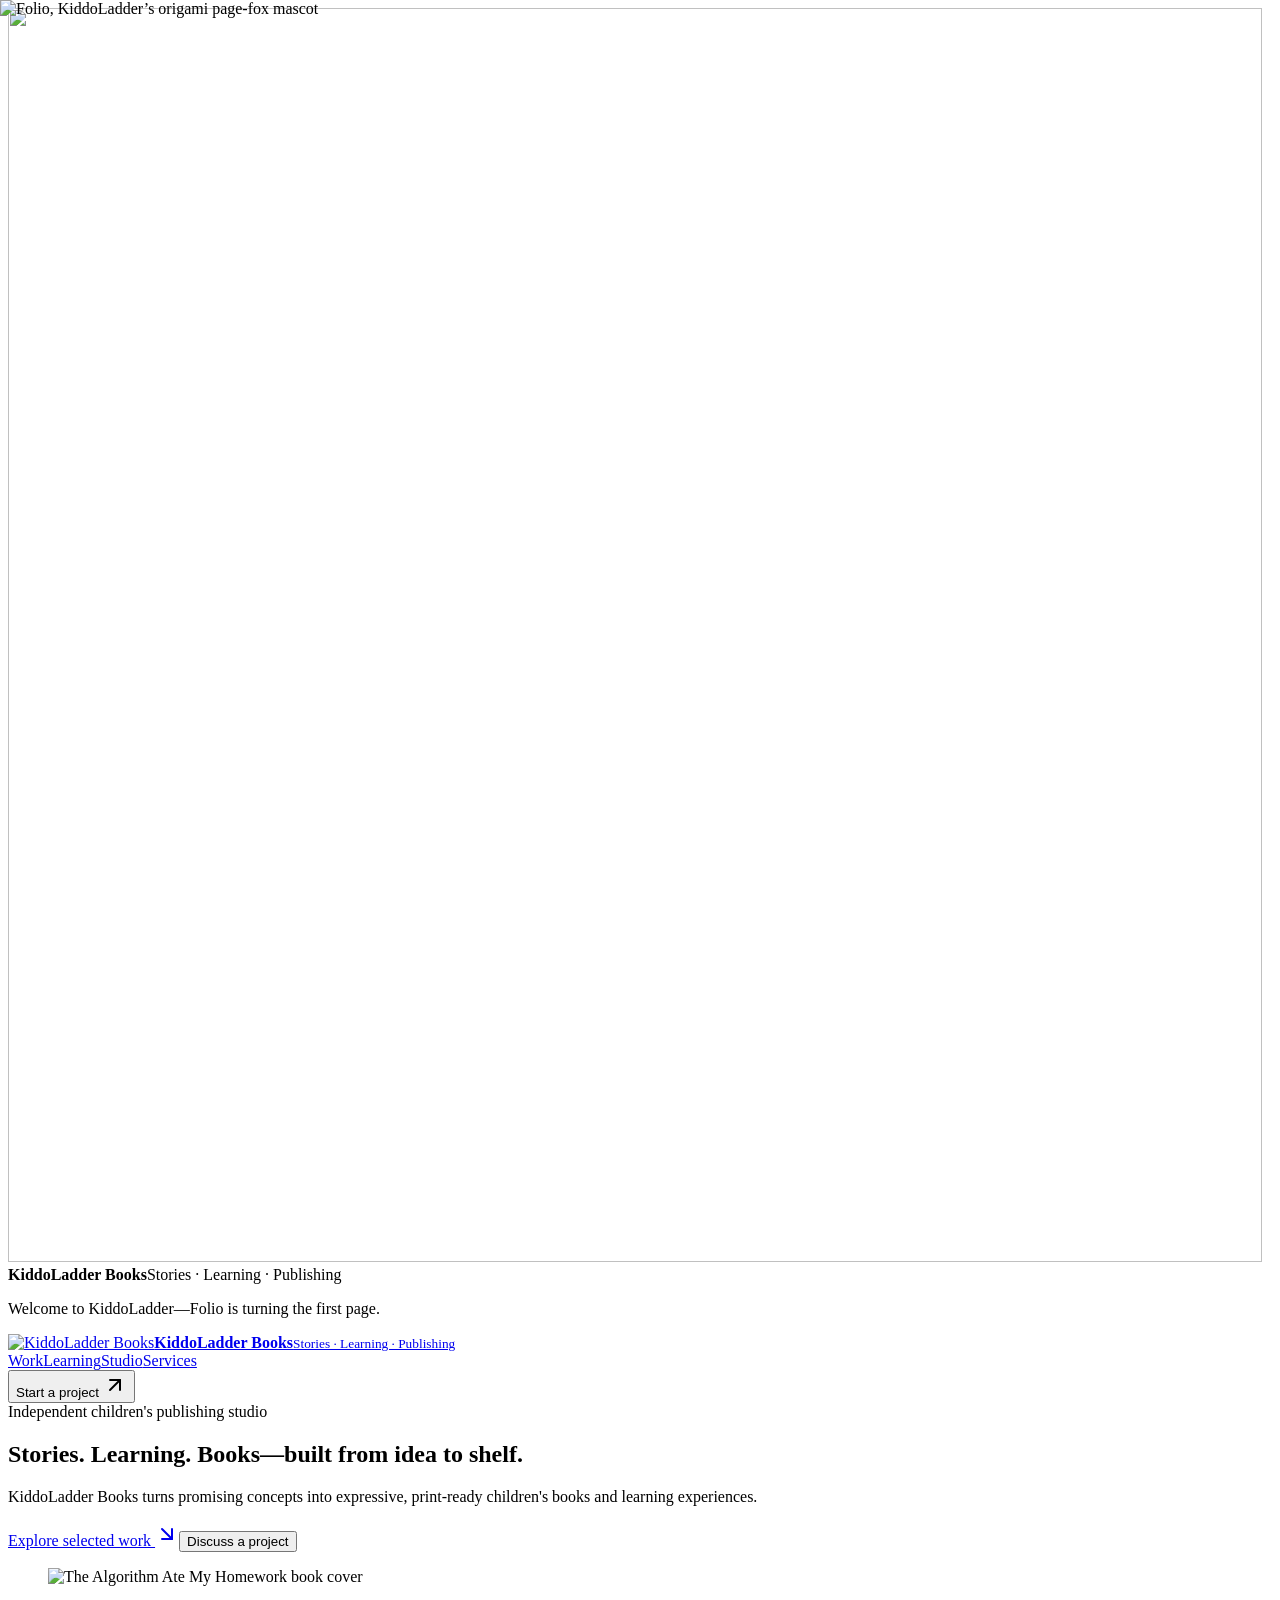
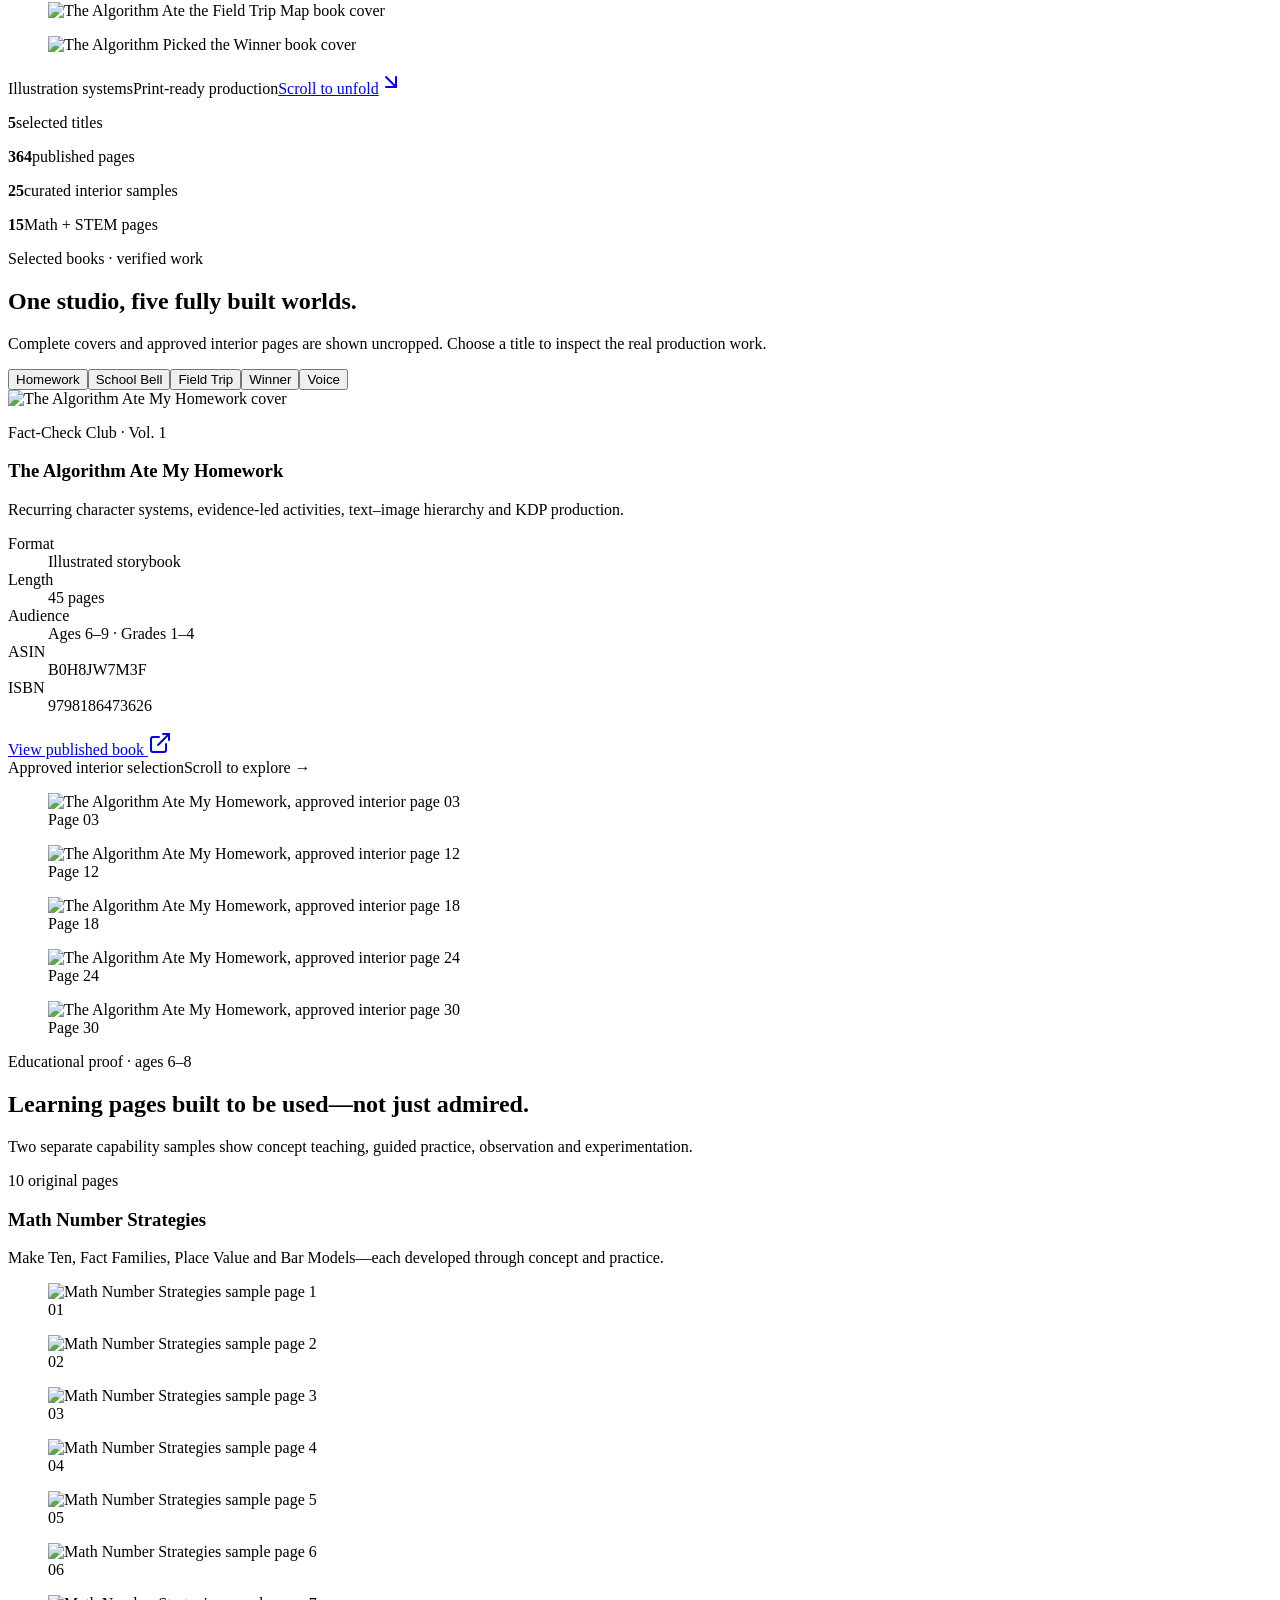
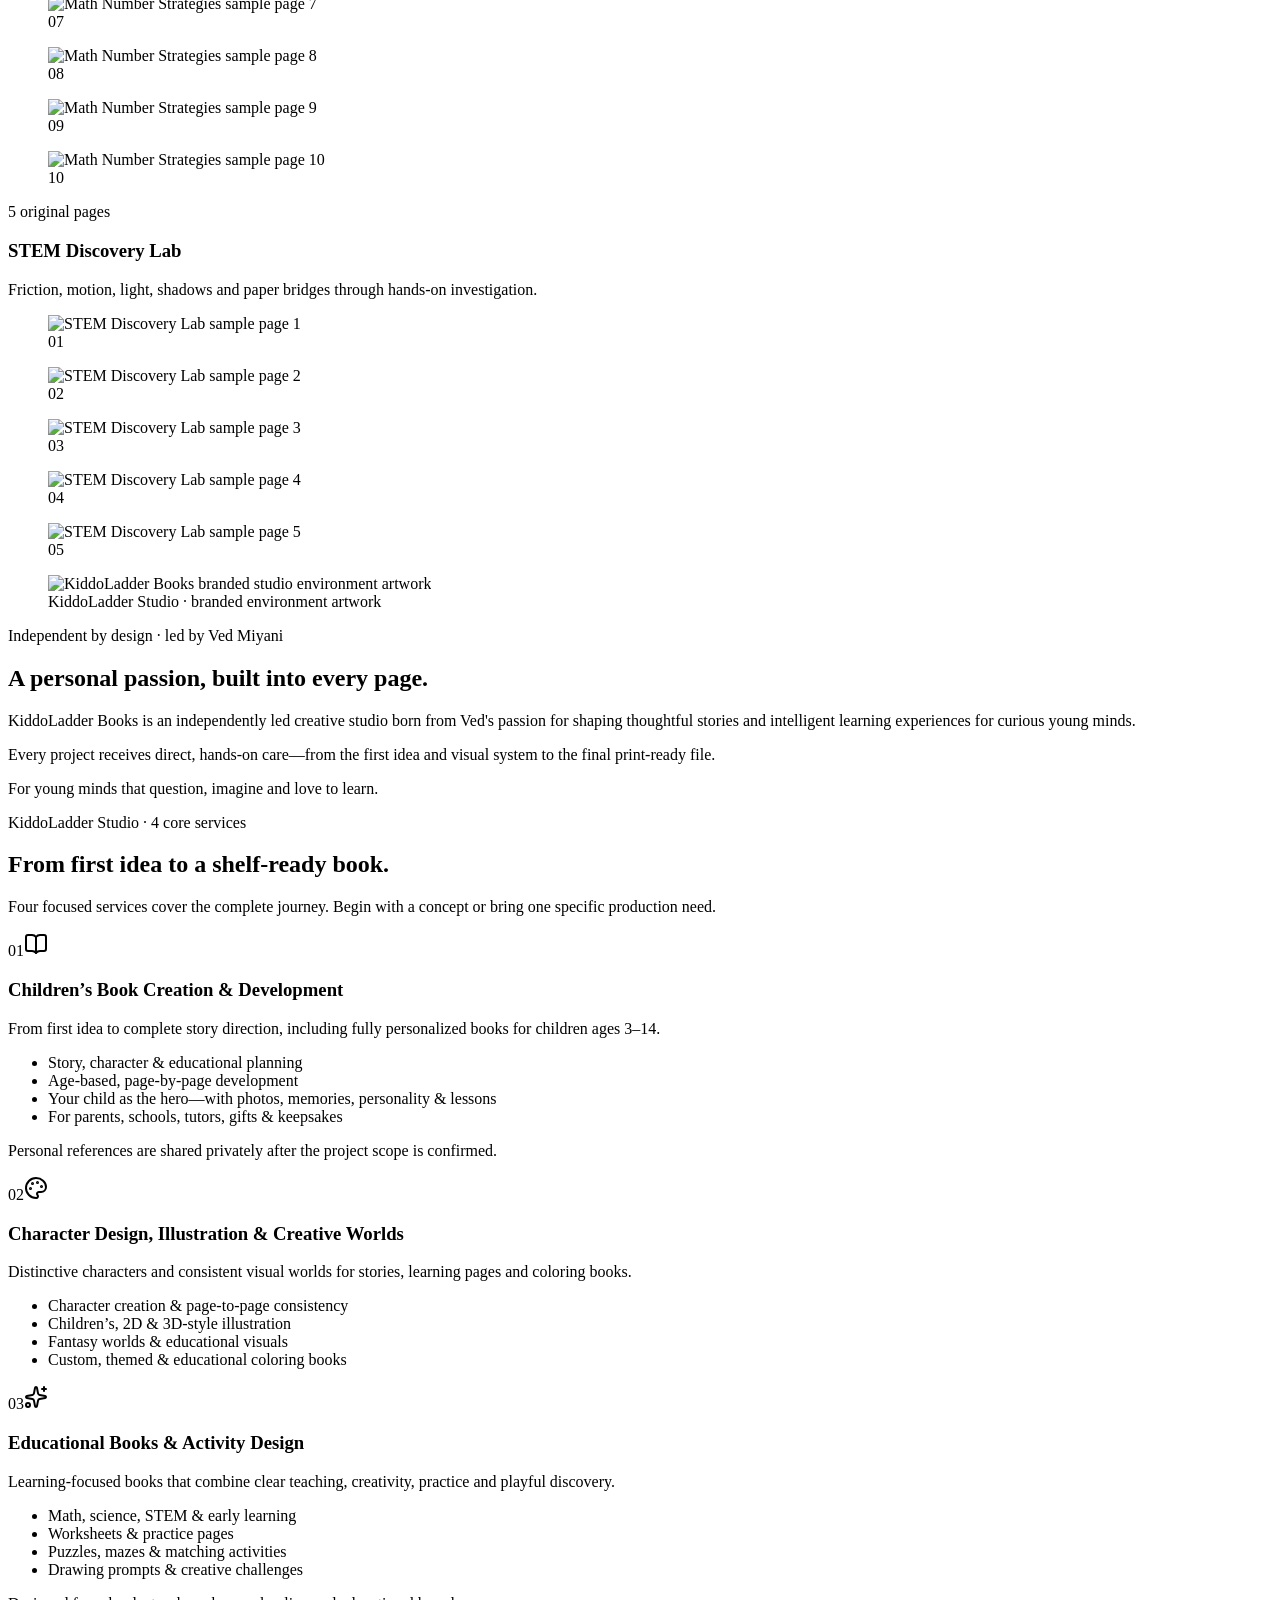
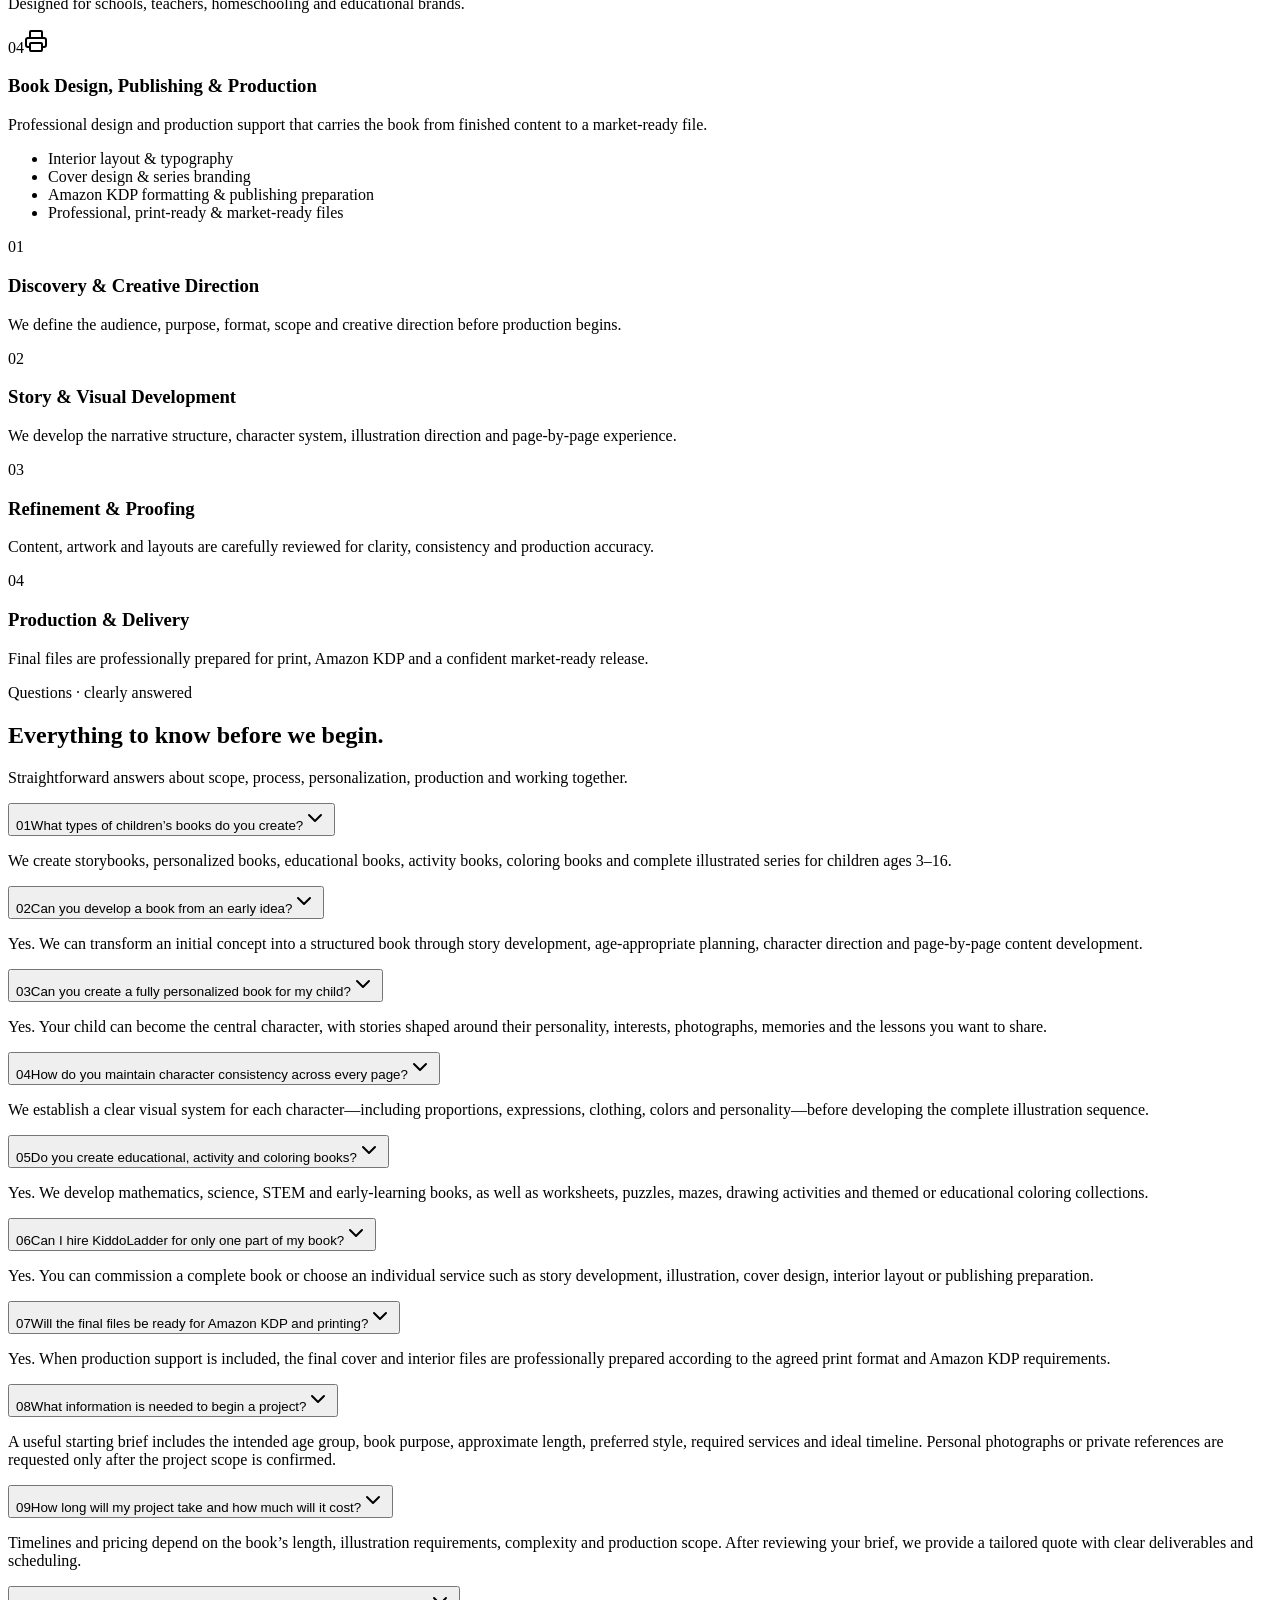
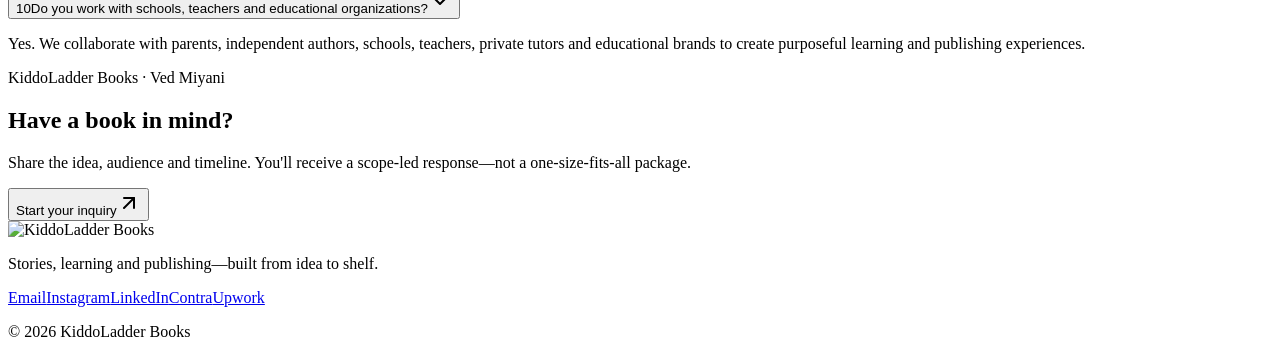
==== commit 5dad62bf: "Fix persistent FAQs and animate Folio across the portfolio" ====
--- a/index.html
+++ b/index.html
@@ -1,2 +1,2 @@
-<!DOCTYPE html><html lang="en"><head><meta charSet="utf-8"/><meta name="viewport" content="width=device-width, initial-scale=1"/><link rel="preload" as="image" imageSrcSet="/kiddoladder-books/assets/brand/kiddoladder-logo-official.png 640w, /kiddoladder-books/assets/brand/kiddoladder-logo-official.png 750w, /kiddoladder-books/assets/brand/kiddoladder-logo-official.png 828w, /kiddoladder-books/assets/brand/kiddoladder-logo-official.png 1080w, /kiddoladder-books/assets/brand/kiddoladder-logo-official.png 1200w, /kiddoladder-books/assets/brand/kiddoladder-logo-official.png 1920w, /kiddoladder-books/assets/brand/kiddoladder-logo-official.png 2048w" fetchPriority="high"/><link rel="preload" as="image" imageSrcSet="/kiddoladder-books/assets/brand/folio-mascot.webp 640w, /kiddoladder-books/assets/brand/folio-mascot.webp 750w, /kiddoladder-books/assets/brand/folio-mascot.webp 828w, /kiddoladder-books/assets/brand/folio-mascot.webp 1080w, /kiddoladder-books/assets/brand/folio-mascot.webp 1200w" fetchPriority="high"/><link rel="preload" as="image" imageSrcSet="/kiddoladder-books/assets/books/homework/cover.webp 640w, /kiddoladder-books/assets/books/homework/cover.webp 750w, /kiddoladder-books/assets/books/homework/cover.webp 828w, /kiddoladder-books/assets/books/homework/cover.webp 1080w, /kiddoladder-books/assets/books/homework/cover.webp 1200w" imageSizes="(max-width: 760px) 44vw, 21vw" fetchPriority="high"/><link rel="preload" as="image" imageSrcSet="/kiddoladder-books/assets/books/field-trip-map/cover.webp 640w, /kiddoladder-books/assets/books/field-trip-map/cover.webp 750w, /kiddoladder-books/assets/books/field-trip-map/cover.webp 828w, /kiddoladder-books/assets/books/field-trip-map/cover.webp 1080w, /kiddoladder-books/assets/books/field-trip-map/cover.webp 1200w" imageSizes="(max-width: 760px) 44vw, 21vw" fetchPriority="high"/><link rel="preload" as="image" imageSrcSet="/kiddoladder-books/assets/books/picked-the-winner/cover.webp 640w, /kiddoladder-books/assets/books/picked-the-winner/cover.webp 750w, /kiddoladder-books/assets/books/picked-the-winner/cover.webp 828w, /kiddoladder-books/assets/books/picked-the-winner/cover.webp 1080w, /kiddoladder-books/assets/books/picked-the-winner/cover.webp 1200w" imageSizes="(max-width: 760px) 44vw, 21vw" fetchPriority="high"/><link rel="stylesheet" href="/kiddoladder-books/assets/index-CmC1LL1t.css" data-rsc-css-href="/kiddoladder-books/assets/index-CmC1LL1t.css" data-precedence="vite-rsc/importer-resources"/><link rel="modulepreload" href="/kiddoladder-books/assets/layout-segment-context-DGpf4FfO.js" crossorigin=""/><link rel="modulepreload" href="/kiddoladder-books/assets/rolldown-runtime-S-ySWqyJ.js" crossorigin=""/><link rel="modulepreload" href="/kiddoladder-books/assets/index-DEyrnH7s.js" crossorigin=""/><link rel="modulepreload" href="/kiddoladder-books/assets/framework-CXnKph_e.js" crossorigin=""/><link rel="modulepreload" href="/kiddoladder-books/assets/page-DpH1szG8.js" crossorigin=""/><title>KiddoLadder Books</title><meta name="description" content="Children’s publishing, personalized books for ages 3–14, illustration, coloring and activity books, educational design and print-ready production by KiddoLadder Books."/><link rel="shortcut icon" href="/kiddoladder-books/assets/brand/kiddoladder-logo-official.png"/><link rel="icon" href="/kiddoladder-books/assets/brand/kiddoladder-logo-official.png"/><script>self.__VINEXT_RSC_PARAMS__={}</script><script>self.__VINEXT_RSC_NAV__={"pathname":"/","searchParams":[]}</script><link rel="modulepreload" href="/kiddoladder-books/assets/index-DEyrnH7s.js" />
-</head><body><div class="brand-intro" aria-hidden="true"><div class="brand-intro-mark"><img src="/kiddoladder-books/assets/brand/kiddoladder-logo-official.png" alt="" width="1254" height="1254" loading="eager" fetchPriority="high" decoding="async" srcSet="/kiddoladder-books/assets/brand/kiddoladder-logo-official.png 640w, /kiddoladder-books/assets/brand/kiddoladder-logo-official.png 750w, /kiddoladder-books/assets/brand/kiddoladder-logo-official.png 828w, /kiddoladder-books/assets/brand/kiddoladder-logo-official.png 1080w, /kiddoladder-books/assets/brand/kiddoladder-logo-official.png 1200w, /kiddoladder-books/assets/brand/kiddoladder-logo-official.png 1920w, /kiddoladder-books/assets/brand/kiddoladder-logo-official.png 2048w" data-nimg="1"/><div><strong>KiddoLadder Books</strong><span>Stories · Learning · Publishing</span></div></div><span class="intro-line"></span></div><main><div class="motion-progress" aria-hidden="true"></div><div class="pointer-glow" aria-hidden="true"></div><aside class="folio-mascot folio-welcome" aria-label="Folio, the KiddoLadder studio guide"><p aria-live="polite">Welcome. I’m Folio—your guide through the KiddoLadder studio.</p><div class="folio-portrait"><span class="folio-spark folio-spark-one" aria-hidden="true"></span><span class="folio-spark folio-spark-two" aria-hidden="true"></span><img src="/kiddoladder-books/assets/brand/folio-mascot.webp" alt="Folio, KiddoLadder’s origami page-fox mascot" width="760" height="760" loading="eager" fetchPriority="high" decoding="async" srcSet="/kiddoladder-books/assets/brand/folio-mascot.webp 640w, /kiddoladder-books/assets/brand/folio-mascot.webp 750w, /kiddoladder-books/assets/brand/folio-mascot.webp 828w, /kiddoladder-books/assets/brand/folio-mascot.webp 1080w, /kiddoladder-books/assets/brand/folio-mascot.webp 1200w" data-nimg="1"/></div></aside><header class="site-header"><a class="brand-lockup" href="#top" aria-label="KiddoLadder Books home"><img src="/kiddoladder-books/assets/brand/kiddoladder-logo-official.png" alt="KiddoLadder Books" width="1254" height="1254" loading="eager" fetchPriority="high" decoding="async" srcSet="/kiddoladder-books/assets/brand/kiddoladder-logo-official.png 640w, /kiddoladder-books/assets/brand/kiddoladder-logo-official.png 750w, /kiddoladder-books/assets/brand/kiddoladder-logo-official.png 828w, /kiddoladder-books/assets/brand/kiddoladder-logo-official.png 1080w, /kiddoladder-books/assets/brand/kiddoladder-logo-official.png 1200w, /kiddoladder-books/assets/brand/kiddoladder-logo-official.png 1920w, /kiddoladder-books/assets/brand/kiddoladder-logo-official.png 2048w" data-nimg="1"/><span class="brand-descriptor"><strong>KiddoLadder Books</strong><small>Stories · Learning · Publishing</small></span></a><nav aria-label="Main navigation"><a href="#work">Work</a><a href="#learning">Learning</a><a href="#studio">Studio</a><a href="#services">Services</a></nav><button class="header-cta" type="button" aria-haspopup="dialog" aria-expanded="false" data-state="closed" data-slot="dialog-trigger">Start a project <svg xmlns="http://www.w3.org/2000/svg" width="24" height="24" viewBox="0 0 24 24" fill="none" stroke="currentColor" stroke-width="2" stroke-linecap="round" stroke-linejoin="round" class="lucide lucide-arrow-up-right" aria-hidden="true"><path d="M7 7h10v10"></path><path d="M7 17 17 7"></path></svg></button></header><section class="hero" id="top"><div class="hero-copy" data-reveal="true"><div class="eyebrow"><span></span> Independent children&#x27;s publishing studio</div><h1 class="hero-title"><span>Stories.</span> <span>Learning.</span> <span>Books—built from idea to shelf.</span></h1><p>KiddoLadder Books turns promising concepts into expressive, print-ready children&#x27;s books and learning experiences.</p><div class="hero-actions"><a class="primary-button" href="#work">Explore selected work <svg xmlns="http://www.w3.org/2000/svg" width="24" height="24" viewBox="0 0 24 24" fill="none" stroke="currentColor" stroke-width="2" stroke-linecap="round" stroke-linejoin="round" class="lucide lucide-arrow-down-right" aria-hidden="true"><path d="m7 7 10 10"></path><path d="M17 7v10H7"></path></svg></a><button class="text-button" type="button" aria-haspopup="dialog" aria-expanded="false" data-state="closed" data-slot="dialog-trigger">Discuss a project</button></div></div><div class="hero-stage" aria-label="Selected KiddoLadder book covers"><div class="stage-glow"></div><figure class="hero-book hero-book-1"><img src="/kiddoladder-books/assets/books/homework/cover.webp" alt="The Algorithm Ate My Homework book cover" width="720" height="900" loading="eager" fetchPriority="high" decoding="async" srcSet="/kiddoladder-books/assets/books/homework/cover.webp 640w, /kiddoladder-books/assets/books/homework/cover.webp 750w, /kiddoladder-books/assets/books/homework/cover.webp 828w, /kiddoladder-books/assets/books/homework/cover.webp 1080w, /kiddoladder-books/assets/books/homework/cover.webp 1200w" sizes="(max-width: 760px) 44vw, 21vw" data-nimg="1"/></figure><figure class="hero-book hero-book-2"><img src="/kiddoladder-books/assets/books/field-trip-map/cover.webp" alt="The Algorithm Ate the Field Trip Map book cover" width="720" height="900" loading="eager" fetchPriority="high" decoding="async" srcSet="/kiddoladder-books/assets/books/field-trip-map/cover.webp 640w, /kiddoladder-books/assets/books/field-trip-map/cover.webp 750w, /kiddoladder-books/assets/books/field-trip-map/cover.webp 828w, /kiddoladder-books/assets/books/field-trip-map/cover.webp 1080w, /kiddoladder-books/assets/books/field-trip-map/cover.webp 1200w" sizes="(max-width: 760px) 44vw, 21vw" data-nimg="1"/></figure><figure class="hero-book hero-book-3"><img src="/kiddoladder-books/assets/books/picked-the-winner/cover.webp" alt="The Algorithm Picked the Winner book cover" width="720" height="900" loading="eager" fetchPriority="high" decoding="async" srcSet="/kiddoladder-books/assets/books/picked-the-winner/cover.webp 640w, /kiddoladder-books/assets/books/picked-the-winner/cover.webp 750w, /kiddoladder-books/assets/books/picked-the-winner/cover.webp 828w, /kiddoladder-books/assets/books/picked-the-winner/cover.webp 1080w, /kiddoladder-books/assets/books/picked-the-winner/cover.webp 1200w" sizes="(max-width: 760px) 44vw, 21vw" data-nimg="1"/></figure><span class="orbit-label orbit-one">Illustration systems</span><span class="orbit-label orbit-two">Print-ready production</span><a class="scroll-cue" href="#work"><span>Scroll to unfold</span><svg xmlns="http://www.w3.org/2000/svg" width="24" height="24" viewBox="0 0 24 24" fill="none" stroke="currentColor" stroke-width="2" stroke-linecap="round" stroke-linejoin="round" class="lucide lucide-arrow-down-right" aria-hidden="true"><path d="m7 7 10 10"></path><path d="M17 7v10H7"></path></svg></a></div></section><section class="proof-strip" aria-label="Verified portfolio highlights" data-reveal="true"><p><strong>5</strong><span>selected titles</span></p><p><strong>364</strong><span>published pages</span></p><p><strong>25</strong><span>curated interior samples</span></p><p><strong>15</strong><span>Math + STEM pages</span></p></section><section class="work-section" id="work"><div class="section-heading" data-reveal="true"><div><p class="section-kicker">Selected books · verified work</p><h2>One studio, five fully built worlds.</h2></div><p>Complete covers and approved interior pages are shown uncropped. Choose a title to inspect the real production work.</p></div><div dir="ltr" data-orientation="horizontal" data-slot="tabs" class="group/tabs flex gap-2 data-[orientation=horizontal]:flex-col book-tabs" data-reveal="true"><div role="tablist" aria-orientation="horizontal" data-slot="tabs-list" data-variant="default" class="group/tabs-list inline-flex w-fit items-center justify-center rounded-lg p-[3px] text-muted-foreground group-data-[orientation=horizontal]/tabs:h-9 group-data-[orientation=vertical]/tabs:h-fit group-data-[orientation=vertical]/tabs:flex-col data-[variant=line]:rounded-none bg-muted book-tab-list" aria-label="Choose a book" tabindex="-1" data-orientation="horizontal" style="outline:none"><button type="button" role="tab" aria-selected="true" aria-controls="radix-_R_jr6_-content-homework" data-state="active" id="radix-_R_jr6_-trigger-homework" data-slot="tabs-trigger" class="relative inline-flex h-[calc(100%-1px)] flex-1 items-center justify-center gap-1.5 rounded-md border border-transparent px-2 py-1 text-sm font-medium whitespace-nowrap text-foreground/60 transition-all group-data-[orientation=vertical]/tabs:w-full group-data-[orientation=vertical]/tabs:justify-start hover:text-foreground focus-visible:border-ring focus-visible:ring-[3px] focus-visible:ring-ring/50 focus-visible:outline-1 focus-visible:outline-ring disabled:pointer-events-none disabled:opacity-50 group-data-[variant=default]/tabs-list:data-[state=active]:shadow-sm group-data-[variant=line]/tabs-list:data-[state=active]:shadow-none dark:text-muted-foreground dark:hover:text-foreground [&amp;_svg]:pointer-events-none [&amp;_svg]:shrink-0 [&amp;_svg:not([class*=&#x27;size-&#x27;])]:size-4 group-data-[variant=line]/tabs-list:bg-transparent group-data-[variant=line]/tabs-list:data-[state=active]:bg-transparent dark:group-data-[variant=line]/tabs-list:data-[state=active]:border-transparent dark:group-data-[variant=line]/tabs-list:data-[state=active]:bg-transparent data-[state=active]:bg-background data-[state=active]:text-foreground dark:data-[state=active]:border-input dark:data-[state=active]:bg-input/30 dark:data-[state=active]:text-foreground after:absolute after:bg-foreground after:opacity-0 after:transition-opacity group-data-[orientation=horizontal]/tabs:after:inset-x-0 group-data-[orientation=horizontal]/tabs:after:bottom-[-5px] group-data-[orientation=horizontal]/tabs:after:h-0.5 group-data-[orientation=vertical]/tabs:after:inset-y-0 group-data-[orientation=vertical]/tabs:after:-right-1 group-data-[orientation=vertical]/tabs:after:w-0.5 group-data-[variant=line]/tabs-list:data-[state=active]:after:opacity-100" tabindex="-1" data-orientation="horizontal" data-radix-collection-item="">Homework</button><button type="button" role="tab" aria-selected="false" aria-controls="radix-_R_jr6_-content-school-bell" data-state="inactive" id="radix-_R_jr6_-trigger-school-bell" data-slot="tabs-trigger" class="relative inline-flex h-[calc(100%-1px)] flex-1 items-center justify-center gap-1.5 rounded-md border border-transparent px-2 py-1 text-sm font-medium whitespace-nowrap text-foreground/60 transition-all group-data-[orientation=vertical]/tabs:w-full group-data-[orientation=vertical]/tabs:justify-start hover:text-foreground focus-visible:border-ring focus-visible:ring-[3px] focus-visible:ring-ring/50 focus-visible:outline-1 focus-visible:outline-ring disabled:pointer-events-none disabled:opacity-50 group-data-[variant=default]/tabs-list:data-[state=active]:shadow-sm group-data-[variant=line]/tabs-list:data-[state=active]:shadow-none dark:text-muted-foreground dark:hover:text-foreground [&amp;_svg]:pointer-events-none [&amp;_svg]:shrink-0 [&amp;_svg:not([class*=&#x27;size-&#x27;])]:size-4 group-data-[variant=line]/tabs-list:bg-transparent group-data-[variant=line]/tabs-list:data-[state=active]:bg-transparent dark:group-data-[variant=line]/tabs-list:data-[state=active]:border-transparent dark:group-data-[variant=line]/tabs-list:data-[state=active]:bg-transparent data-[state=active]:bg-background data-[state=active]:text-foreground dark:data-[state=active]:border-input dark:data-[state=active]:bg-input/30 dark:data-[state=active]:text-foreground after:absolute after:bg-foreground after:opacity-0 after:transition-opacity group-data-[orientation=horizontal]/tabs:after:inset-x-0 group-data-[orientation=horizontal]/tabs:after:bottom-[-5px] group-data-[orientation=horizontal]/tabs:after:h-0.5 group-data-[orientation=vertical]/tabs:after:inset-y-0 group-data-[orientation=vertical]/tabs:after:-right-1 group-data-[orientation=vertical]/tabs:after:w-0.5 group-data-[variant=line]/tabs-list:data-[state=active]:after:opacity-100" tabindex="-1" data-orientation="horizontal" data-radix-collection-item="">School Bell</button><button type="button" role="tab" aria-selected="false" aria-controls="radix-_R_jr6_-content-field-trip-map" data-state="inactive" id="radix-_R_jr6_-trigger-field-trip-map" data-slot="tabs-trigger" class="relative inline-flex h-[calc(100%-1px)] flex-1 items-center justify-center gap-1.5 rounded-md border border-transparent px-2 py-1 text-sm font-medium whitespace-nowrap text-foreground/60 transition-all group-data-[orientation=vertical]/tabs:w-full group-data-[orientation=vertical]/tabs:justify-start hover:text-foreground focus-visible:border-ring focus-visible:ring-[3px] focus-visible:ring-ring/50 focus-visible:outline-1 focus-visible:outline-ring disabled:pointer-events-none disabled:opacity-50 group-data-[variant=default]/tabs-list:data-[state=active]:shadow-sm group-data-[variant=line]/tabs-list:data-[state=active]:shadow-none dark:text-muted-foreground dark:hover:text-foreground [&amp;_svg]:pointer-events-none [&amp;_svg]:shrink-0 [&amp;_svg:not([class*=&#x27;size-&#x27;])]:size-4 group-data-[variant=line]/tabs-list:bg-transparent group-data-[variant=line]/tabs-list:data-[state=active]:bg-transparent dark:group-data-[variant=line]/tabs-list:data-[state=active]:border-transparent dark:group-data-[variant=line]/tabs-list:data-[state=active]:bg-transparent data-[state=active]:bg-background data-[state=active]:text-foreground dark:data-[state=active]:border-input dark:data-[state=active]:bg-input/30 dark:data-[state=active]:text-foreground after:absolute after:bg-foreground after:opacity-0 after:transition-opacity group-data-[orientation=horizontal]/tabs:after:inset-x-0 group-data-[orientation=horizontal]/tabs:after:bottom-[-5px] group-data-[orientation=horizontal]/tabs:after:h-0.5 group-data-[orientation=vertical]/tabs:after:inset-y-0 group-data-[orientation=vertical]/tabs:after:-right-1 group-data-[orientation=vertical]/tabs:after:w-0.5 group-data-[variant=line]/tabs-list:data-[state=active]:after:opacity-100" tabindex="-1" data-orientation="horizontal" data-radix-collection-item="">Field Trip</button><button type="button" role="tab" aria-selected="false" aria-controls="radix-_R_jr6_-content-picked-the-winner" data-state="inactive" id="radix-_R_jr6_-trigger-picked-the-winner" data-slot="tabs-trigger" class="relative inline-flex h-[calc(100%-1px)] flex-1 items-center justify-center gap-1.5 rounded-md border border-transparent px-2 py-1 text-sm font-medium whitespace-nowrap text-foreground/60 transition-all group-data-[orientation=vertical]/tabs:w-full group-data-[orientation=vertical]/tabs:justify-start hover:text-foreground focus-visible:border-ring focus-visible:ring-[3px] focus-visible:ring-ring/50 focus-visible:outline-1 focus-visible:outline-ring disabled:pointer-events-none disabled:opacity-50 group-data-[variant=default]/tabs-list:data-[state=active]:shadow-sm group-data-[variant=line]/tabs-list:data-[state=active]:shadow-none dark:text-muted-foreground dark:hover:text-foreground [&amp;_svg]:pointer-events-none [&amp;_svg]:shrink-0 [&amp;_svg:not([class*=&#x27;size-&#x27;])]:size-4 group-data-[variant=line]/tabs-list:bg-transparent group-data-[variant=line]/tabs-list:data-[state=active]:bg-transparent dark:group-data-[variant=line]/tabs-list:data-[state=active]:border-transparent dark:group-data-[variant=line]/tabs-list:data-[state=active]:bg-transparent data-[state=active]:bg-background data-[state=active]:text-foreground dark:data-[state=active]:border-input dark:data-[state=active]:bg-input/30 dark:data-[state=active]:text-foreground after:absolute after:bg-foreground after:opacity-0 after:transition-opacity group-data-[orientation=horizontal]/tabs:after:inset-x-0 group-data-[orientation=horizontal]/tabs:after:bottom-[-5px] group-data-[orientation=horizontal]/tabs:after:h-0.5 group-data-[orientation=vertical]/tabs:after:inset-y-0 group-data-[orientation=vertical]/tabs:after:-right-1 group-data-[orientation=vertical]/tabs:after:w-0.5 group-data-[variant=line]/tabs-list:data-[state=active]:after:opacity-100" tabindex="-1" data-orientation="horizontal" data-radix-collection-item="">Winner</button><button type="button" role="tab" aria-selected="false" aria-controls="radix-_R_jr6_-content-voice-before-the-bell" data-state="inactive" id="radix-_R_jr6_-trigger-voice-before-the-bell" data-slot="tabs-trigger" class="relative inline-flex h-[calc(100%-1px)] flex-1 items-center justify-center gap-1.5 rounded-md border border-transparent px-2 py-1 text-sm font-medium whitespace-nowrap text-foreground/60 transition-all group-data-[orientation=vertical]/tabs:w-full group-data-[orientation=vertical]/tabs:justify-start hover:text-foreground focus-visible:border-ring focus-visible:ring-[3px] focus-visible:ring-ring/50 focus-visible:outline-1 focus-visible:outline-ring disabled:pointer-events-none disabled:opacity-50 group-data-[variant=default]/tabs-list:data-[state=active]:shadow-sm group-data-[variant=line]/tabs-list:data-[state=active]:shadow-none dark:text-muted-foreground dark:hover:text-foreground [&amp;_svg]:pointer-events-none [&amp;_svg]:shrink-0 [&amp;_svg:not([class*=&#x27;size-&#x27;])]:size-4 group-data-[variant=line]/tabs-list:bg-transparent group-data-[variant=line]/tabs-list:data-[state=active]:bg-transparent dark:group-data-[variant=line]/tabs-list:data-[state=active]:border-transparent dark:group-data-[variant=line]/tabs-list:data-[state=active]:bg-transparent data-[state=active]:bg-background data-[state=active]:text-foreground dark:data-[state=active]:border-input dark:data-[state=active]:bg-input/30 dark:data-[state=active]:text-foreground after:absolute after:bg-foreground after:opacity-0 after:transition-opacity group-data-[orientation=horizontal]/tabs:after:inset-x-0 group-data-[orientation=horizontal]/tabs:after:bottom-[-5px] group-data-[orientation=horizontal]/tabs:after:h-0.5 group-data-[orientation=vertical]/tabs:after:inset-y-0 group-data-[orientation=vertical]/tabs:after:-right-1 group-data-[orientation=vertical]/tabs:after:w-0.5 group-data-[variant=line]/tabs-list:data-[state=active]:after:opacity-100" tabindex="-1" data-orientation="horizontal" data-radix-collection-item="">Voice</button></div><div data-state="active" data-orientation="horizontal" role="tabpanel" aria-labelledby="radix-_R_jr6_-trigger-homework" id="radix-_R_jr6_-content-homework" tabindex="0" data-slot="tabs-content" class="flex-1 outline-none book-panel" style="animation-duration:0s"><div class="book-cover-card"><img src="/kiddoladder-books/assets/books/homework/cover.webp" alt="The Algorithm Ate My Homework cover" width="720" height="900" loading="lazy" decoding="async" srcSet="/kiddoladder-books/assets/books/homework/cover.webp 640w, /kiddoladder-books/assets/books/homework/cover.webp 750w, /kiddoladder-books/assets/books/homework/cover.webp 828w, /kiddoladder-books/assets/books/homework/cover.webp 1080w, /kiddoladder-books/assets/books/homework/cover.webp 1200w" sizes="(max-width: 760px) 72vw, 26vw" data-nimg="1"/></div><div class="book-details"><p class="book-volume">Fact-Check Club · Vol. 1</p><h3>The Algorithm Ate My Homework</h3><p class="book-summary">Recurring character systems, evidence-led activities, text–image hierarchy and KDP production.</p><dl class="metadata-grid"><div><dt>Format</dt><dd>Illustrated storybook</dd></div><div><dt>Length</dt><dd>45<!-- --> pages</dd></div><div><dt>Audience</dt><dd>Ages 6–9 · Grades 1–4</dd></div><div><dt>ASIN</dt><dd>B0H8JW7M3F</dd></div><div><dt>ISBN</dt><dd>9798186473626</dd></div></dl><a class="amazon-link" href="https://www.amazon.com/dp/B0H8JW7M3F" target="_blank" rel="noreferrer">View published book <svg xmlns="http://www.w3.org/2000/svg" width="24" height="24" viewBox="0 0 24 24" fill="none" stroke="currentColor" stroke-width="2" stroke-linecap="round" stroke-linejoin="round" class="lucide lucide-external-link" aria-hidden="true"><path d="M15 3h6v6"></path><path d="M10 14 21 3"></path><path d="M18 13v6a2 2 0 0 1-2 2H5a2 2 0 0 1-2-2V8a2 2 0 0 1 2-2h6"></path></svg></a></div><div class="interior-wrap"><div class="interior-heading"><span>Approved interior selection</span><span>Scroll to explore →</span></div><div class="interior-rail"><figure class="interior-page"><img src="/kiddoladder-books/assets/books/homework/selected-pages/page-03.webp" alt="The Algorithm Ate My Homework, approved interior page 03" width="1220" height="1538" loading="lazy" decoding="async" srcSet="/kiddoladder-books/assets/books/homework/selected-pages/page-03.webp 640w, /kiddoladder-books/assets/books/homework/selected-pages/page-03.webp 750w, /kiddoladder-books/assets/books/homework/selected-pages/page-03.webp 828w, /kiddoladder-books/assets/books/homework/selected-pages/page-03.webp 1080w, /kiddoladder-books/assets/books/homework/selected-pages/page-03.webp 1200w, /kiddoladder-books/assets/books/homework/selected-pages/page-03.webp 1920w, /kiddoladder-books/assets/books/homework/selected-pages/page-03.webp 2048w" sizes="(max-width: 760px) 76vw, 32vw" data-nimg="1"/><figcaption>Page <!-- -->03</figcaption></figure><figure class="interior-page"><img src="/kiddoladder-books/assets/books/homework/selected-pages/page-12.webp" alt="The Algorithm Ate My Homework, approved interior page 12" width="1220" height="1538" loading="lazy" decoding="async" srcSet="/kiddoladder-books/assets/books/homework/selected-pages/page-12.webp 640w, /kiddoladder-books/assets/books/homework/selected-pages/page-12.webp 750w, /kiddoladder-books/assets/books/homework/selected-pages/page-12.webp 828w, /kiddoladder-books/assets/books/homework/selected-pages/page-12.webp 1080w, /kiddoladder-books/assets/books/homework/selected-pages/page-12.webp 1200w, /kiddoladder-books/assets/books/homework/selected-pages/page-12.webp 1920w, /kiddoladder-books/assets/books/homework/selected-pages/page-12.webp 2048w" sizes="(max-width: 760px) 76vw, 32vw" data-nimg="1"/><figcaption>Page <!-- -->12</figcaption></figure><figure class="interior-page"><img src="/kiddoladder-books/assets/books/homework/selected-pages/page-18.webp" alt="The Algorithm Ate My Homework, approved interior page 18" width="1220" height="1538" loading="lazy" decoding="async" srcSet="/kiddoladder-books/assets/books/homework/selected-pages/page-18.webp 640w, /kiddoladder-books/assets/books/homework/selected-pages/page-18.webp 750w, /kiddoladder-books/assets/books/homework/selected-pages/page-18.webp 828w, /kiddoladder-books/assets/books/homework/selected-pages/page-18.webp 1080w, /kiddoladder-books/assets/books/homework/selected-pages/page-18.webp 1200w, /kiddoladder-books/assets/books/homework/selected-pages/page-18.webp 1920w, /kiddoladder-books/assets/books/homework/selected-pages/page-18.webp 2048w" sizes="(max-width: 760px) 76vw, 32vw" data-nimg="1"/><figcaption>Page <!-- -->18</figcaption></figure><figure class="interior-page"><img src="/kiddoladder-books/assets/books/homework/selected-pages/page-24.webp" alt="The Algorithm Ate My Homework, approved interior page 24" width="1220" height="1538" loading="lazy" decoding="async" srcSet="/kiddoladder-books/assets/books/homework/selected-pages/page-24.webp 640w, /kiddoladder-books/assets/books/homework/selected-pages/page-24.webp 750w, /kiddoladder-books/assets/books/homework/selected-pages/page-24.webp 828w, /kiddoladder-books/assets/books/homework/selected-pages/page-24.webp 1080w, /kiddoladder-books/assets/books/homework/selected-pages/page-24.webp 1200w, /kiddoladder-books/assets/books/homework/selected-pages/page-24.webp 1920w, /kiddoladder-books/assets/books/homework/selected-pages/page-24.webp 2048w" sizes="(max-width: 760px) 76vw, 32vw" data-nimg="1"/><figcaption>Page <!-- -->24</figcaption></figure><figure class="interior-page"><img src="/kiddoladder-books/assets/books/homework/selected-pages/page-30.webp" alt="The Algorithm Ate My Homework, approved interior page 30" width="1220" height="1538" loading="lazy" decoding="async" srcSet="/kiddoladder-books/assets/books/homework/selected-pages/page-30.webp 640w, /kiddoladder-books/assets/books/homework/selected-pages/page-30.webp 750w, /kiddoladder-books/assets/books/homework/selected-pages/page-30.webp 828w, /kiddoladder-books/assets/books/homework/selected-pages/page-30.webp 1080w, /kiddoladder-books/assets/books/homework/selected-pages/page-30.webp 1200w, /kiddoladder-books/assets/books/homework/selected-pages/page-30.webp 1920w, /kiddoladder-books/assets/books/homework/selected-pages/page-30.webp 2048w" sizes="(max-width: 760px) 76vw, 32vw" data-nimg="1"/><figcaption>Page <!-- -->30</figcaption></figure></div></div></div><div data-state="inactive" data-orientation="horizontal" role="tabpanel" aria-labelledby="radix-_R_jr6_-trigger-school-bell" hidden="" id="radix-_R_jr6_-content-school-bell" tabindex="0" data-slot="tabs-content" class="flex-1 outline-none book-panel"></div><div data-state="inactive" data-orientation="horizontal" role="tabpanel" aria-labelledby="radix-_R_jr6_-trigger-field-trip-map" hidden="" id="radix-_R_jr6_-content-field-trip-map" tabindex="0" data-slot="tabs-content" class="flex-1 outline-none book-panel"></div><div data-state="inactive" data-orientation="horizontal" role="tabpanel" aria-labelledby="radix-_R_jr6_-trigger-picked-the-winner" hidden="" id="radix-_R_jr6_-content-picked-the-winner" tabindex="0" data-slot="tabs-content" class="flex-1 outline-none book-panel"></div><div data-state="inactive" data-orientation="horizontal" role="tabpanel" aria-labelledby="radix-_R_jr6_-trigger-voice-before-the-bell" hidden="" id="radix-_R_jr6_-content-voice-before-the-bell" tabindex="0" data-slot="tabs-content" class="flex-1 outline-none book-panel"></div></div></section><section class="learning-section" id="learning"><div class="section-heading learning-heading" data-reveal="true"><div><p class="section-kicker">Educational proof · ages 6–8</p><h2>Learning pages built to be used—not just admired.</h2></div><p>Two separate capability samples show concept teaching, guided practice, observation and experimentation.</p></div><div class="learning-grid"><article class="learning-card learning-card-lime motion-card tilt-card" data-reveal="true"><div class="learning-copy"><span>10 original pages</span><h3>Math Number Strategies</h3><p>Make Ten, Fact Families, Place Value and Bar Models—each developed through concept and practice.</p></div><div class="learning-rail"><figure><img src="/kiddoladder-books/assets/education/math/01_Math_Strategies.webp" alt="Math Number Strategies sample page 1" width="1275" height="1650" loading="lazy" decoding="async" srcSet="/kiddoladder-books/assets/education/math/01_Math_Strategies.webp 640w, /kiddoladder-books/assets/education/math/01_Math_Strategies.webp 750w, /kiddoladder-books/assets/education/math/01_Math_Strategies.webp 828w, /kiddoladder-books/assets/education/math/01_Math_Strategies.webp 1080w, /kiddoladder-books/assets/education/math/01_Math_Strategies.webp 1200w, /kiddoladder-books/assets/education/math/01_Math_Strategies.webp 1920w, /kiddoladder-books/assets/education/math/01_Math_Strategies.webp 2048w" sizes="(max-width: 760px) 68vw, 22vw" data-nimg="1"/><figcaption>01</figcaption></figure><figure><img src="/kiddoladder-books/assets/education/math/02_Math_Strategies.webp" alt="Math Number Strategies sample page 2" width="1275" height="1650" loading="lazy" decoding="async" srcSet="/kiddoladder-books/assets/education/math/02_Math_Strategies.webp 640w, /kiddoladder-books/assets/education/math/02_Math_Strategies.webp 750w, /kiddoladder-books/assets/education/math/02_Math_Strategies.webp 828w, /kiddoladder-books/assets/education/math/02_Math_Strategies.webp 1080w, /kiddoladder-books/assets/education/math/02_Math_Strategies.webp 1200w, /kiddoladder-books/assets/education/math/02_Math_Strategies.webp 1920w, /kiddoladder-books/assets/education/math/02_Math_Strategies.webp 2048w" sizes="(max-width: 760px) 68vw, 22vw" data-nimg="1"/><figcaption>02</figcaption></figure><figure><img src="/kiddoladder-books/assets/education/math/03_Math_Strategies.webp" alt="Math Number Strategies sample page 3" width="1275" height="1650" loading="lazy" decoding="async" srcSet="/kiddoladder-books/assets/education/math/03_Math_Strategies.webp 640w, /kiddoladder-books/assets/education/math/03_Math_Strategies.webp 750w, /kiddoladder-books/assets/education/math/03_Math_Strategies.webp 828w, /kiddoladder-books/assets/education/math/03_Math_Strategies.webp 1080w, /kiddoladder-books/assets/education/math/03_Math_Strategies.webp 1200w, /kiddoladder-books/assets/education/math/03_Math_Strategies.webp 1920w, /kiddoladder-books/assets/education/math/03_Math_Strategies.webp 2048w" sizes="(max-width: 760px) 68vw, 22vw" data-nimg="1"/><figcaption>03</figcaption></figure><figure><img src="/kiddoladder-books/assets/education/math/04_Math_Strategies.webp" alt="Math Number Strategies sample page 4" width="1275" height="1650" loading="lazy" decoding="async" srcSet="/kiddoladder-books/assets/education/math/04_Math_Strategies.webp 640w, /kiddoladder-books/assets/education/math/04_Math_Strategies.webp 750w, /kiddoladder-books/assets/education/math/04_Math_Strategies.webp 828w, /kiddoladder-books/assets/education/math/04_Math_Strategies.webp 1080w, /kiddoladder-books/assets/education/math/04_Math_Strategies.webp 1200w, /kiddoladder-books/assets/education/math/04_Math_Strategies.webp 1920w, /kiddoladder-books/assets/education/math/04_Math_Strategies.webp 2048w" sizes="(max-width: 760px) 68vw, 22vw" data-nimg="1"/><figcaption>04</figcaption></figure><figure><img src="/kiddoladder-books/assets/education/math/05_Math_Strategies.webp" alt="Math Number Strategies sample page 5" width="1275" height="1650" loading="lazy" decoding="async" srcSet="/kiddoladder-books/assets/education/math/05_Math_Strategies.webp 640w, /kiddoladder-books/assets/education/math/05_Math_Strategies.webp 750w, /kiddoladder-books/assets/education/math/05_Math_Strategies.webp 828w, /kiddoladder-books/assets/education/math/05_Math_Strategies.webp 1080w, /kiddoladder-books/assets/education/math/05_Math_Strategies.webp 1200w, /kiddoladder-books/assets/education/math/05_Math_Strategies.webp 1920w, /kiddoladder-books/assets/education/math/05_Math_Strategies.webp 2048w" sizes="(max-width: 760px) 68vw, 22vw" data-nimg="1"/><figcaption>05</figcaption></figure><figure><img src="/kiddoladder-books/assets/education/math/06_Math_Strategies.webp" alt="Math Number Strategies sample page 6" width="1275" height="1650" loading="lazy" decoding="async" srcSet="/kiddoladder-books/assets/education/math/06_Math_Strategies.webp 640w, /kiddoladder-books/assets/education/math/06_Math_Strategies.webp 750w, /kiddoladder-books/assets/education/math/06_Math_Strategies.webp 828w, /kiddoladder-books/assets/education/math/06_Math_Strategies.webp 1080w, /kiddoladder-books/assets/education/math/06_Math_Strategies.webp 1200w, /kiddoladder-books/assets/education/math/06_Math_Strategies.webp 1920w, /kiddoladder-books/assets/education/math/06_Math_Strategies.webp 2048w" sizes="(max-width: 760px) 68vw, 22vw" data-nimg="1"/><figcaption>06</figcaption></figure><figure><img src="/kiddoladder-books/assets/education/math/07_Math_Strategies.webp" alt="Math Number Strategies sample page 7" width="1275" height="1650" loading="lazy" decoding="async" srcSet="/kiddoladder-books/assets/education/math/07_Math_Strategies.webp 640w, /kiddoladder-books/assets/education/math/07_Math_Strategies.webp 750w, /kiddoladder-books/assets/education/math/07_Math_Strategies.webp 828w, /kiddoladder-books/assets/education/math/07_Math_Strategies.webp 1080w, /kiddoladder-books/assets/education/math/07_Math_Strategies.webp 1200w, /kiddoladder-books/assets/education/math/07_Math_Strategies.webp 1920w, /kiddoladder-books/assets/education/math/07_Math_Strategies.webp 2048w" sizes="(max-width: 760px) 68vw, 22vw" data-nimg="1"/><figcaption>07</figcaption></figure><figure><img src="/kiddoladder-books/assets/education/math/08_Math_Strategies.webp" alt="Math Number Strategies sample page 8" width="1275" height="1650" loading="lazy" decoding="async" srcSet="/kiddoladder-books/assets/education/math/08_Math_Strategies.webp 640w, /kiddoladder-books/assets/education/math/08_Math_Strategies.webp 750w, /kiddoladder-books/assets/education/math/08_Math_Strategies.webp 828w, /kiddoladder-books/assets/education/math/08_Math_Strategies.webp 1080w, /kiddoladder-books/assets/education/math/08_Math_Strategies.webp 1200w, /kiddoladder-books/assets/education/math/08_Math_Strategies.webp 1920w, /kiddoladder-books/assets/education/math/08_Math_Strategies.webp 2048w" sizes="(max-width: 760px) 68vw, 22vw" data-nimg="1"/><figcaption>08</figcaption></figure><figure><img src="/kiddoladder-books/assets/education/math/09_Math_Strategies.webp" alt="Math Number Strategies sample page 9" width="1275" height="1650" loading="lazy" decoding="async" srcSet="/kiddoladder-books/assets/education/math/09_Math_Strategies.webp 640w, /kiddoladder-books/assets/education/math/09_Math_Strategies.webp 750w, /kiddoladder-books/assets/education/math/09_Math_Strategies.webp 828w, /kiddoladder-books/assets/education/math/09_Math_Strategies.webp 1080w, /kiddoladder-books/assets/education/math/09_Math_Strategies.webp 1200w, /kiddoladder-books/assets/education/math/09_Math_Strategies.webp 1920w, /kiddoladder-books/assets/education/math/09_Math_Strategies.webp 2048w" sizes="(max-width: 760px) 68vw, 22vw" data-nimg="1"/><figcaption>09</figcaption></figure><figure><img src="/kiddoladder-books/assets/education/math/10_Math_Strategies.webp" alt="Math Number Strategies sample page 10" width="1275" height="1650" loading="lazy" decoding="async" srcSet="/kiddoladder-books/assets/education/math/10_Math_Strategies.webp 640w, /kiddoladder-books/assets/education/math/10_Math_Strategies.webp 750w, /kiddoladder-books/assets/education/math/10_Math_Strategies.webp 828w, /kiddoladder-books/assets/education/math/10_Math_Strategies.webp 1080w, /kiddoladder-books/assets/education/math/10_Math_Strategies.webp 1200w, /kiddoladder-books/assets/education/math/10_Math_Strategies.webp 1920w, /kiddoladder-books/assets/education/math/10_Math_Strategies.webp 2048w" sizes="(max-width: 760px) 68vw, 22vw" data-nimg="1"/><figcaption>10</figcaption></figure></div></article><article class="learning-card learning-card-blue motion-card tilt-card" data-reveal="true"><div class="learning-copy"><span>5 original pages</span><h3>STEM Discovery Lab</h3><p>Friction, motion, light, shadows and paper bridges through hands-on investigation.</p></div><div class="learning-rail"><figure><img src="/kiddoladder-books/assets/education/stem/01_STEM_Discovery_Lab.webp" alt="STEM Discovery Lab sample page 1" width="1275" height="1650" loading="lazy" decoding="async" srcSet="/kiddoladder-books/assets/education/stem/01_STEM_Discovery_Lab.webp 640w, /kiddoladder-books/assets/education/stem/01_STEM_Discovery_Lab.webp 750w, /kiddoladder-books/assets/education/stem/01_STEM_Discovery_Lab.webp 828w, /kiddoladder-books/assets/education/stem/01_STEM_Discovery_Lab.webp 1080w, /kiddoladder-books/assets/education/stem/01_STEM_Discovery_Lab.webp 1200w, /kiddoladder-books/assets/education/stem/01_STEM_Discovery_Lab.webp 1920w, /kiddoladder-books/assets/education/stem/01_STEM_Discovery_Lab.webp 2048w" sizes="(max-width: 760px) 68vw, 22vw" data-nimg="1"/><figcaption>01</figcaption></figure><figure><img src="/kiddoladder-books/assets/education/stem/02_STEM_Discovery_Lab.webp" alt="STEM Discovery Lab sample page 2" width="1275" height="1650" loading="lazy" decoding="async" srcSet="/kiddoladder-books/assets/education/stem/02_STEM_Discovery_Lab.webp 640w, /kiddoladder-books/assets/education/stem/02_STEM_Discovery_Lab.webp 750w, /kiddoladder-books/assets/education/stem/02_STEM_Discovery_Lab.webp 828w, /kiddoladder-books/assets/education/stem/02_STEM_Discovery_Lab.webp 1080w, /kiddoladder-books/assets/education/stem/02_STEM_Discovery_Lab.webp 1200w, /kiddoladder-books/assets/education/stem/02_STEM_Discovery_Lab.webp 1920w, /kiddoladder-books/assets/education/stem/02_STEM_Discovery_Lab.webp 2048w" sizes="(max-width: 760px) 68vw, 22vw" data-nimg="1"/><figcaption>02</figcaption></figure><figure><img src="/kiddoladder-books/assets/education/stem/03_STEM_Discovery_Lab.webp" alt="STEM Discovery Lab sample page 3" width="1275" height="1650" loading="lazy" decoding="async" srcSet="/kiddoladder-books/assets/education/stem/03_STEM_Discovery_Lab.webp 640w, /kiddoladder-books/assets/education/stem/03_STEM_Discovery_Lab.webp 750w, /kiddoladder-books/assets/education/stem/03_STEM_Discovery_Lab.webp 828w, /kiddoladder-books/assets/education/stem/03_STEM_Discovery_Lab.webp 1080w, /kiddoladder-books/assets/education/stem/03_STEM_Discovery_Lab.webp 1200w, /kiddoladder-books/assets/education/stem/03_STEM_Discovery_Lab.webp 1920w, /kiddoladder-books/assets/education/stem/03_STEM_Discovery_Lab.webp 2048w" sizes="(max-width: 760px) 68vw, 22vw" data-nimg="1"/><figcaption>03</figcaption></figure><figure><img src="/kiddoladder-books/assets/education/stem/04_STEM_Discovery_Lab.webp" alt="STEM Discovery Lab sample page 4" width="1275" height="1650" loading="lazy" decoding="async" srcSet="/kiddoladder-books/assets/education/stem/04_STEM_Discovery_Lab.webp 640w, /kiddoladder-books/assets/education/stem/04_STEM_Discovery_Lab.webp 750w, /kiddoladder-books/assets/education/stem/04_STEM_Discovery_Lab.webp 828w, /kiddoladder-books/assets/education/stem/04_STEM_Discovery_Lab.webp 1080w, /kiddoladder-books/assets/education/stem/04_STEM_Discovery_Lab.webp 1200w, /kiddoladder-books/assets/education/stem/04_STEM_Discovery_Lab.webp 1920w, /kiddoladder-books/assets/education/stem/04_STEM_Discovery_Lab.webp 2048w" sizes="(max-width: 760px) 68vw, 22vw" data-nimg="1"/><figcaption>04</figcaption></figure><figure><img src="/kiddoladder-books/assets/education/stem/05_STEM_Discovery_Lab.webp" alt="STEM Discovery Lab sample page 5" width="1275" height="1650" loading="lazy" decoding="async" srcSet="/kiddoladder-books/assets/education/stem/05_STEM_Discovery_Lab.webp 640w, /kiddoladder-books/assets/education/stem/05_STEM_Discovery_Lab.webp 750w, /kiddoladder-books/assets/education/stem/05_STEM_Discovery_Lab.webp 828w, /kiddoladder-books/assets/education/stem/05_STEM_Discovery_Lab.webp 1080w, /kiddoladder-books/assets/education/stem/05_STEM_Discovery_Lab.webp 1200w, /kiddoladder-books/assets/education/stem/05_STEM_Discovery_Lab.webp 1920w, /kiddoladder-books/assets/education/stem/05_STEM_Discovery_Lab.webp 2048w" sizes="(max-width: 760px) 68vw, 22vw" data-nimg="1"/><figcaption>05</figcaption></figure></div></article></div></section><section class="studio-section" id="studio"><figure class="studio-visual motion-card tilt-card" data-reveal="left"><img src="/kiddoladder-books/assets/brand/kiddoladder-studio.webp" alt="KiddoLadder Books branded studio environment artwork" width="1536" height="1024" loading="lazy" decoding="async" srcSet="/kiddoladder-books/assets/brand/kiddoladder-studio.webp 640w, /kiddoladder-books/assets/brand/kiddoladder-studio.webp 750w, /kiddoladder-books/assets/brand/kiddoladder-studio.webp 828w, /kiddoladder-books/assets/brand/kiddoladder-studio.webp 1080w, /kiddoladder-books/assets/brand/kiddoladder-studio.webp 1200w, /kiddoladder-books/assets/brand/kiddoladder-studio.webp 1920w, /kiddoladder-books/assets/brand/kiddoladder-studio.webp 2048w" sizes="(max-width: 900px) 100vw, 58vw" data-nimg="1"/><figcaption>KiddoLadder Studio · branded environment artwork</figcaption></figure><div class="studio-story" data-reveal="right"><p class="section-kicker">Independent by design · led by Ved Miyani</p><h2>A personal passion, built into every page.</h2><p class="studio-lede">KiddoLadder Books is an independently led creative studio born from Ved&#x27;s passion for shaping thoughtful stories and intelligent learning experiences for curious young minds.</p><p class="studio-care">Every project receives direct, hands-on care—from the first idea and visual system to the final print-ready file.</p><p class="studio-belief">For young minds that question, imagine and love to learn.</p></div></section><section class="services-section" id="services"><div class="section-heading services-heading" data-reveal="true"><div><p class="section-kicker">KiddoLadder Studio · 4 core services</p><h2>From first idea to a shelf-ready book.</h2></div><p>Four focused services cover the complete journey. Begin with a concept or bring one specific production need.</p></div><div class="service-grid"><article class="service-card service-card-1 motion-card tilt-card" data-reveal="true"><span class="service-number" aria-hidden="true">0<!-- -->1</span><span class="service-icon" aria-hidden="true"><svg xmlns="http://www.w3.org/2000/svg" width="24" height="24" viewBox="0 0 24 24" fill="none" stroke="currentColor" stroke-width="2" stroke-linecap="round" stroke-linejoin="round" class="lucide lucide-book-open" aria-hidden="true"><path d="M12 5v16"></path><path d="M20.001 19A2 2 0 0022 17V5a2 2 0 00-1.999-2L16 3.002A5 5 0 0012 5a5 5 0 00-4-2H4a2 2 0 00-2 2v12a2 2 0 001.999 2H8a5 5 0 014 2 5 5 0 014-2z"></path></svg></span><div><h3>Children’s Book Creation &amp; Development</h3><p>From first idea to complete story direction, including fully personalized books for children ages 3–14.</p><ul class="service-details" aria-label="Children’s Book Creation &amp; Development includes"><li>Story, character &amp; educational planning</li><li>Age-based, page-by-page development</li><li>Your child as the hero—with photos, memories, personality &amp; lessons</li><li>For parents, schools, tutors, gifts &amp; keepsakes</li></ul><p class="service-note">Personal references are shared privately after the project scope is confirmed.</p></div></article><article class="service-card service-card-2 motion-card tilt-card" data-reveal="true"><span class="service-number" aria-hidden="true">0<!-- -->2</span><span class="service-icon" aria-hidden="true"><svg xmlns="http://www.w3.org/2000/svg" width="24" height="24" viewBox="0 0 24 24" fill="none" stroke="currentColor" stroke-width="2" stroke-linecap="round" stroke-linejoin="round" class="lucide lucide-palette" aria-hidden="true"><path d="M12 22a1 1 0 0 1 0-20 10 9 0 0 1 10 9 5 5 0 0 1-5 5h-2.25a1.75 1.75 0 0 0-1.4 2.8l.3.4a1.75 1.75 0 0 1-1.4 2.8z"></path><circle cx="13.5" cy="6.5" r=".5" fill="currentColor"></circle><circle cx="17.5" cy="10.5" r=".5" fill="currentColor"></circle><circle cx="6.5" cy="12.5" r=".5" fill="currentColor"></circle><circle cx="8.5" cy="7.5" r=".5" fill="currentColor"></circle></svg></span><div><h3>Character Design, Illustration &amp; Creative Worlds</h3><p>Distinctive characters and consistent visual worlds for stories, learning pages and coloring books.</p><ul class="service-details" aria-label="Character Design, Illustration &amp; Creative Worlds includes"><li>Character creation &amp; page-to-page consistency</li><li>Children’s, 2D &amp; 3D-style illustration</li><li>Fantasy worlds &amp; educational visuals</li><li>Custom, themed &amp; educational coloring books</li></ul></div></article><article class="service-card service-card-3 motion-card tilt-card" data-reveal="true"><span class="service-number" aria-hidden="true">0<!-- -->3</span><span class="service-icon" aria-hidden="true"><svg xmlns="http://www.w3.org/2000/svg" width="24" height="24" viewBox="0 0 24 24" fill="none" stroke="currentColor" stroke-width="2" stroke-linecap="round" stroke-linejoin="round" class="lucide lucide-sparkles" aria-hidden="true"><path d="M11.017 2.814a1 1 0 0 1 1.966 0l1.051 5.558a2 2 0 0 0 1.594 1.594l5.558 1.051a1 1 0 0 1 0 1.966l-5.558 1.051a2 2 0 0 0-1.594 1.594l-1.051 5.558a1 1 0 0 1-1.966 0l-1.051-5.558a2 2 0 0 0-1.594-1.594l-5.558-1.051a1 1 0 0 1 0-1.966l5.558-1.051a2 2 0 0 0 1.594-1.594z"></path><path d="M20 2v4"></path><path d="M22 4h-4"></path><circle cx="4" cy="20" r="2"></circle></svg></span><div><h3>Educational Books &amp; Activity Design</h3><p>Learning-focused books that combine clear teaching, creativity, practice and playful discovery.</p><ul class="service-details" aria-label="Educational Books &amp; Activity Design includes"><li>Math, science, STEM &amp; early learning</li><li>Worksheets &amp; practice pages</li><li>Puzzles, mazes &amp; matching activities</li><li>Drawing prompts &amp; creative challenges</li></ul><p class="service-note">Designed for schools, teachers, homeschooling and educational brands.</p></div></article><article class="service-card service-card-4 motion-card tilt-card" data-reveal="true"><span class="service-number" aria-hidden="true">0<!-- -->4</span><span class="service-icon" aria-hidden="true"><svg xmlns="http://www.w3.org/2000/svg" width="24" height="24" viewBox="0 0 24 24" fill="none" stroke="currentColor" stroke-width="2" stroke-linecap="round" stroke-linejoin="round" class="lucide lucide-printer" aria-hidden="true"><path d="M6 18H4a2 2 0 0 1-2-2v-5a2 2 0 0 1 2-2h16a2 2 0 0 1 2 2v5a2 2 0 0 1-2 2h-2"></path><path d="M6 9V3a1 1 0 0 1 1-1h10a1 1 0 0 1 1 1v6"></path><rect x="6" y="14" width="12" height="8" rx="1"></rect></svg></span><div><h3>Book Design, Publishing &amp; Production</h3><p>Professional design and production support that carries the book from finished content to a market-ready file.</p><ul class="service-details" aria-label="Book Design, Publishing &amp; Production includes"><li>Interior layout &amp; typography</li><li>Cover design &amp; series branding</li><li>Amazon KDP formatting &amp; publishing preparation</li><li>Professional, print-ready &amp; market-ready files</li></ul></div></article></div><div class="process-band" aria-label="KiddoLadder project process" data-reveal="true"><div><span>0<!-- -->1</span><h3>Discovery &amp; Creative Direction</h3><p>We define the audience, purpose, format, scope and creative direction before production begins.</p></div><div><span>0<!-- -->2</span><h3>Story &amp; Visual Development</h3><p>We develop the narrative structure, character system, illustration direction and page-by-page experience.</p></div><div><span>0<!-- -->3</span><h3>Refinement &amp; Proofing</h3><p>Content, artwork and layouts are carefully reviewed for clarity, consistency and production accuracy.</p></div><div><span>0<!-- -->4</span><h3>Production &amp; Delivery</h3><p>Final files are professionally prepared for print, Amazon KDP and a confident market-ready release.</p></div></div></section><section class="faq-section" id="faq"><div class="faq-heading" data-reveal="true"><div><p class="section-kicker">Questions · clearly answered</p><h2>Everything to know before we begin.</h2></div><p>Straightforward answers about scope, process, personalization, production and working together.</p></div><div class="faq-grid"><article class="faq-card is-open" data-reveal="true"><button type="button" aria-expanded="true" aria-controls="faq-answer-1"><span class="faq-number" aria-hidden="true">01</span><span class="faq-question" id="faq-question-1">What types of children’s books do you create?</span><svg xmlns="http://www.w3.org/2000/svg" width="24" height="24" viewBox="0 0 24 24" fill="none" stroke="currentColor" stroke-width="2" stroke-linecap="round" stroke-linejoin="round" class="lucide lucide-chevron-down" aria-hidden="true"><path d="m6 9 6 6 6-6"></path></svg></button><div class="faq-answer" id="faq-answer-1" role="region" aria-labelledby="faq-question-1" aria-hidden="false"><div><p>We create storybooks, personalized books, educational books, activity books, coloring books and complete illustrated series for children ages 3–16.</p></div></div></article><article class="faq-card" data-reveal="true"><button type="button" aria-expanded="false" aria-controls="faq-answer-2"><span class="faq-number" aria-hidden="true">02</span><span class="faq-question" id="faq-question-2">Can you develop a book from an early idea?</span><svg xmlns="http://www.w3.org/2000/svg" width="24" height="24" viewBox="0 0 24 24" fill="none" stroke="currentColor" stroke-width="2" stroke-linecap="round" stroke-linejoin="round" class="lucide lucide-chevron-down" aria-hidden="true"><path d="m6 9 6 6 6-6"></path></svg></button><div class="faq-answer" id="faq-answer-2" role="region" aria-labelledby="faq-question-2" aria-hidden="true"><div><p>Yes. We can transform an initial concept into a structured book through story development, age-appropriate planning, character direction and page-by-page content development.</p></div></div></article><article class="faq-card" data-reveal="true"><button type="button" aria-expanded="false" aria-controls="faq-answer-3"><span class="faq-number" aria-hidden="true">03</span><span class="faq-question" id="faq-question-3">Can you create a fully personalized book for my child?</span><svg xmlns="http://www.w3.org/2000/svg" width="24" height="24" viewBox="0 0 24 24" fill="none" stroke="currentColor" stroke-width="2" stroke-linecap="round" stroke-linejoin="round" class="lucide lucide-chevron-down" aria-hidden="true"><path d="m6 9 6 6 6-6"></path></svg></button><div class="faq-answer" id="faq-answer-3" role="region" aria-labelledby="faq-question-3" aria-hidden="true"><div><p>Yes. Your child can become the central character, with stories shaped around their personality, interests, photographs, memories and the lessons you want to share.</p></div></div></article><article class="faq-card" data-reveal="true"><button type="button" aria-expanded="false" aria-controls="faq-answer-4"><span class="faq-number" aria-hidden="true">04</span><span class="faq-question" id="faq-question-4">How do you maintain character consistency across every page?</span><svg xmlns="http://www.w3.org/2000/svg" width="24" height="24" viewBox="0 0 24 24" fill="none" stroke="currentColor" stroke-width="2" stroke-linecap="round" stroke-linejoin="round" class="lucide lucide-chevron-down" aria-hidden="true"><path d="m6 9 6 6 6-6"></path></svg></button><div class="faq-answer" id="faq-answer-4" role="region" aria-labelledby="faq-question-4" aria-hidden="true"><div><p>We establish a clear visual system for each character—including proportions, expressions, clothing, colors and personality—before developing the complete illustration sequence.</p></div></div></article><article class="faq-card" data-reveal="true"><button type="button" aria-expanded="false" aria-controls="faq-answer-5"><span class="faq-number" aria-hidden="true">05</span><span class="faq-question" id="faq-question-5">Do you create educational, activity and coloring books?</span><svg xmlns="http://www.w3.org/2000/svg" width="24" height="24" viewBox="0 0 24 24" fill="none" stroke="currentColor" stroke-width="2" stroke-linecap="round" stroke-linejoin="round" class="lucide lucide-chevron-down" aria-hidden="true"><path d="m6 9 6 6 6-6"></path></svg></button><div class="faq-answer" id="faq-answer-5" role="region" aria-labelledby="faq-question-5" aria-hidden="true"><div><p>Yes. We develop mathematics, science, STEM and early-learning books, as well as worksheets, puzzles, mazes, drawing activities and themed or educational coloring collections.</p></div></div></article><article class="faq-card" data-reveal="true"><button type="button" aria-expanded="false" aria-controls="faq-answer-6"><span class="faq-number" aria-hidden="true">06</span><span class="faq-question" id="faq-question-6">Can I hire KiddoLadder for only one part of my book?</span><svg xmlns="http://www.w3.org/2000/svg" width="24" height="24" viewBox="0 0 24 24" fill="none" stroke="currentColor" stroke-width="2" stroke-linecap="round" stroke-linejoin="round" class="lucide lucide-chevron-down" aria-hidden="true"><path d="m6 9 6 6 6-6"></path></svg></button><div class="faq-answer" id="faq-answer-6" role="region" aria-labelledby="faq-question-6" aria-hidden="true"><div><p>Yes. You can commission a complete book or choose an individual service such as story development, illustration, cover design, interior layout or publishing preparation.</p></div></div></article><article class="faq-card" data-reveal="true"><button type="button" aria-expanded="false" aria-controls="faq-answer-7"><span class="faq-number" aria-hidden="true">07</span><span class="faq-question" id="faq-question-7">Will the final files be ready for Amazon KDP and printing?</span><svg xmlns="http://www.w3.org/2000/svg" width="24" height="24" viewBox="0 0 24 24" fill="none" stroke="currentColor" stroke-width="2" stroke-linecap="round" stroke-linejoin="round" class="lucide lucide-chevron-down" aria-hidden="true"><path d="m6 9 6 6 6-6"></path></svg></button><div class="faq-answer" id="faq-answer-7" role="region" aria-labelledby="faq-question-7" aria-hidden="true"><div><p>Yes. When production support is included, the final cover and interior files are professionally prepared according to the agreed print format and Amazon KDP requirements.</p></div></div></article><article class="faq-card" data-reveal="true"><button type="button" aria-expanded="false" aria-controls="faq-answer-8"><span class="faq-number" aria-hidden="true">08</span><span class="faq-question" id="faq-question-8">What information is needed to begin a project?</span><svg xmlns="http://www.w3.org/2000/svg" width="24" height="24" viewBox="0 0 24 24" fill="none" stroke="currentColor" stroke-width="2" stroke-linecap="round" stroke-linejoin="round" class="lucide lucide-chevron-down" aria-hidden="true"><path d="m6 9 6 6 6-6"></path></svg></button><div class="faq-answer" id="faq-answer-8" role="region" aria-labelledby="faq-question-8" aria-hidden="true"><div><p>A useful starting brief includes the intended age group, book purpose, approximate length, preferred style, required services and ideal timeline. Personal photographs or private references are requested only after the project scope is confirmed.</p></div></div></article><article class="faq-card" data-reveal="true"><button type="button" aria-expanded="false" aria-controls="faq-answer-9"><span class="faq-number" aria-hidden="true">09</span><span class="faq-question" id="faq-question-9">How long will my project take and how much will it cost?</span><svg xmlns="http://www.w3.org/2000/svg" width="24" height="24" viewBox="0 0 24 24" fill="none" stroke="currentColor" stroke-width="2" stroke-linecap="round" stroke-linejoin="round" class="lucide lucide-chevron-down" aria-hidden="true"><path d="m6 9 6 6 6-6"></path></svg></button><div class="faq-answer" id="faq-answer-9" role="region" aria-labelledby="faq-question-9" aria-hidden="true"><div><p>Timelines and pricing depend on the book’s length, illustration requirements, complexity and production scope. After reviewing your brief, we provide a tailored quote with clear deliverables and scheduling.</p></div></div></article><article class="faq-card" data-reveal="true"><button type="button" aria-expanded="false" aria-controls="faq-answer-10"><span class="faq-number" aria-hidden="true">10</span><span class="faq-question" id="faq-question-10">Do you work with schools, teachers and educational organizations?</span><svg xmlns="http://www.w3.org/2000/svg" width="24" height="24" viewBox="0 0 24 24" fill="none" stroke="currentColor" stroke-width="2" stroke-linecap="round" stroke-linejoin="round" class="lucide lucide-chevron-down" aria-hidden="true"><path d="m6 9 6 6 6-6"></path></svg></button><div class="faq-answer" id="faq-answer-10" role="region" aria-labelledby="faq-question-10" aria-hidden="true"><div><p>Yes. We collaborate with parents, independent authors, schools, teachers, private tutors and educational brands to create purposeful learning and publishing experiences.</p></div></div></article></div></section><section class="contact-section" id="contact"><div class="contact-copy" data-reveal="true"><p class="section-kicker">KiddoLadder Books · Ved Miyani</p><h2>Have a book in mind?</h2><p>Share the idea, audience and timeline. You&#x27;ll receive a scope-led response—not a one-size-fits-all package.</p></div><button class="contact-orb" type="button" data-reveal="right" aria-haspopup="dialog" aria-expanded="false" data-state="closed" data-slot="dialog-trigger"><span>Start your inquiry</span><svg xmlns="http://www.w3.org/2000/svg" width="24" height="24" viewBox="0 0 24 24" fill="none" stroke="currentColor" stroke-width="2" stroke-linecap="round" stroke-linejoin="round" class="lucide lucide-arrow-up-right" aria-hidden="true"><path d="M7 7h10v10"></path><path d="M7 17 17 7"></path></svg></button></section><footer><div class="footer-brand"><img src="/kiddoladder-books/assets/brand/kiddoladder-logo-official.png" alt="KiddoLadder Books" width="1254" height="1254" loading="lazy" decoding="async" srcSet="/kiddoladder-books/assets/brand/kiddoladder-logo-official.png 640w, /kiddoladder-books/assets/brand/kiddoladder-logo-official.png 750w, /kiddoladder-books/assets/brand/kiddoladder-logo-official.png 828w, /kiddoladder-books/assets/brand/kiddoladder-logo-official.png 1080w, /kiddoladder-books/assets/brand/kiddoladder-logo-official.png 1200w, /kiddoladder-books/assets/brand/kiddoladder-logo-official.png 1920w, /kiddoladder-books/assets/brand/kiddoladder-logo-official.png 2048w" data-nimg="1"/><p>Stories, learning and publishing—built from idea to shelf.</p></div><div class="footer-links"><a href="mailto:hello.kiddoladder.books@gmail.com">Email</a><a href="https://www.instagram.com/kiddoladder?igsi=MXF1Zjc1bjAyYmowZA==" target="_blank" rel="noreferrer">Instagram</a><a href="https://www.linkedin.com/in/ved-miyani-429506279/" target="_blank" rel="noreferrer">LinkedIn</a><a href="https://contra.com/ved_miyani_r5rdg1ri" target="_blank" rel="noreferrer">Contra</a><a href="https://www.upwork.com/freelancers/~0128d7e4629e0cf5ef" target="_blank" rel="noreferrer">Upwork</a></div><p class="copyright">© <!-- -->2026<!-- --> KiddoLadder Books</p></footer></main><script id="_R_">import("/kiddoladder-books/assets/index-DEyrnH7s.js")</script></body></html><script>self.__VINEXT_RSC_CHUNKS__=self.__VINEXT_RSC_CHUNKS__||[];self.__VINEXT_RSC_CHUNKS__.push("2:I[\"8c0f216c4604\",[],\"Children\",1]\n3:I[\"15c18cfaeeff\",[],\"LayoutSegmentProvider\",1]\n4:I[\"8c0f216c4604\",[],\"Slot\",1]\n5:I[\"593f344dc510\",[],\"RedirectBoundary\",1]\n:HL[\"/kiddoladder-books/assets/index-CmC1LL1t.css\",\"style\"]\n0:{\"__route\":\"route:/\",\"__interceptionContext\":null,\"__layoutIds\":[\"layout:/\"],\"__rootLayout\":\"/\",\"page:/\":\"$L1\",\"layout:/\":[[[[\"$\",\"link\",\"css:/kiddoladder-books/assets/index-CmC1LL1t.css\",{\"rel\":\"stylesheet\",\"precedence\":\"vite-rsc/importer-resources\",\"href\":\"/kiddoladder-books/assets/index-CmC1LL1t.css\",\"data-rsc-css-href\":\"/kiddoladder-books/assets/index-CmC1LL1t.css\"}],\"$undefined\"],[\"$\",\"html\",null,{\"lang\":\"en\",\"children\":[\"$\",\"body\",null,{\"children\":[\"$\",\"$L2\",null,{}]}]}]],null],\"route:/\":[[[\"$\",\"meta\",null,{\"charSet\":\"utf-8\"}],[[\"$\",\"title\",\"0\",{\"children\":\"KiddoLadder Books\"}],[\"$\",\"meta\",\"1\",{\"name\":\"description\",\"content\":\"Children’s publishing, personalized books for ages 3–14, illustration, coloring and activity books, educational design and print-ready production by KiddoLadder Books.\"}],[\"$\",\"link\",\"2\",{\"rel\":\"shortcut icon\",\"href\":\"/kiddoladder-books/assets/brand/kiddoladder-logo-official.png\"}],[\"$\",\"link\",\"3\",{\"rel\":\"icon\",\"href\":\"/kiddoladder-books/assets/brand/kiddoladder-logo-official.png\"}]],[[\"$\",\"meta\",\"0\",{\"name\":\"viewport\",\"content\":\"width=device-width, initial-scale=1\"}]]],[\"$\",\"$L3\",null,{\"segmentMap\":{\"children\":[]},\"children\":[\"$\",\"$L4\",null,{\"id\":\"layout:/\",\"parallelSlots\":\"$undefined\",\"children\":[\"$\",\"$L5\",null,{\"children\":[\"$\",\"$L3\",null,{\"segmentMap\":{\"children\":[]},\"children\":[\"$\",\"$L4\",null,{\"id\":\"page:/\"}]}]}]}]}]],\"__layoutFlags\":{\"layout:/\":\"s\"},\"__artifactCompatibility\":{\"schemaVersion\":1,\"graphVersion\":\"app-route-graph:4uhn5s1wvoptc\",\"deploymentVersion\":\"6064c3c3-ebd6-4702-801b-977daa6d669f\",\"appElementsSchemaVersion\":1,\"rscPayloadSchemaVersion\":1,\"rootBoundaryId\":\"/\",\"renderEpoch\":null}}\n")</script><script>self.__VINEXT_RSC_CHUNKS__=self.__VINEXT_RSC_CHUNKS__||[];self.__VINEXT_RSC_CHUNKS__.push("6:I[\"6efdf509a785\",[],\"default\",1]\n1:[\"$\",\"$L6\",null,{\"params\":\"$@7\",\"searchParams\":\"$@8\"}]\n")</script><script>self.__VINEXT_RSC_CHUNKS__=self.__VINEXT_RSC_CHUNKS__||[];self.__VINEXT_RSC_CHUNKS__.push("7:{}\n8:{}\n")</script><script>self.__VINEXT_RSC_DONE__=true</script>+<!DOCTYPE html><html lang="en"><head><meta charSet="utf-8"/><meta name="viewport" content="width=device-width, initial-scale=1"/><link rel="preload" as="image" imageSrcSet="/kiddoladder-books/assets/brand/kiddoladder-logo-official.png 640w, /kiddoladder-books/assets/brand/kiddoladder-logo-official.png 750w, /kiddoladder-books/assets/brand/kiddoladder-logo-official.png 828w, /kiddoladder-books/assets/brand/kiddoladder-logo-official.png 1080w, /kiddoladder-books/assets/brand/kiddoladder-logo-official.png 1200w, /kiddoladder-books/assets/brand/kiddoladder-logo-official.png 1920w, /kiddoladder-books/assets/brand/kiddoladder-logo-official.png 2048w" fetchPriority="high"/><link rel="preload" as="image" href="/kiddoladder-books/assets/brand/folio-actions/folio-action-02.webp" imageSizes="(max-width: 640px) 96px, 150px" fetchPriority="high"/><link rel="preload" as="image" imageSrcSet="/kiddoladder-books/assets/books/homework/cover.webp 640w, /kiddoladder-books/assets/books/homework/cover.webp 750w, /kiddoladder-books/assets/books/homework/cover.webp 828w, /kiddoladder-books/assets/books/homework/cover.webp 1080w, /kiddoladder-books/assets/books/homework/cover.webp 1200w" imageSizes="(max-width: 760px) 44vw, 21vw" fetchPriority="high"/><link rel="preload" as="image" imageSrcSet="/kiddoladder-books/assets/books/field-trip-map/cover.webp 640w, /kiddoladder-books/assets/books/field-trip-map/cover.webp 750w, /kiddoladder-books/assets/books/field-trip-map/cover.webp 828w, /kiddoladder-books/assets/books/field-trip-map/cover.webp 1080w, /kiddoladder-books/assets/books/field-trip-map/cover.webp 1200w" imageSizes="(max-width: 760px) 44vw, 21vw" fetchPriority="high"/><link rel="preload" as="image" imageSrcSet="/kiddoladder-books/assets/books/picked-the-winner/cover.webp 640w, /kiddoladder-books/assets/books/picked-the-winner/cover.webp 750w, /kiddoladder-books/assets/books/picked-the-winner/cover.webp 828w, /kiddoladder-books/assets/books/picked-the-winner/cover.webp 1080w, /kiddoladder-books/assets/books/picked-the-winner/cover.webp 1200w" imageSizes="(max-width: 760px) 44vw, 21vw" fetchPriority="high"/><link rel="stylesheet" href="/kiddoladder-books/assets/index-D_h5SXSQ.css" data-rsc-css-href="/kiddoladder-books/assets/index-D_h5SXSQ.css" data-precedence="vite-rsc/importer-resources"/><link rel="modulepreload" href="/kiddoladder-books/assets/layout-segment-context-4QevHLn6.js" crossorigin=""/><link rel="modulepreload" href="/kiddoladder-books/assets/rolldown-runtime-S-ySWqyJ.js" crossorigin=""/><link rel="modulepreload" href="/kiddoladder-books/assets/index-DyaELbBQ.js" crossorigin=""/><link rel="modulepreload" href="/kiddoladder-books/assets/framework-CXnKph_e.js" crossorigin=""/><link rel="modulepreload" href="/kiddoladder-books/assets/page-B3TuR-ZK.js" crossorigin=""/><title>KiddoLadder Books</title><meta name="description" content="Children’s publishing, personalized books for ages 3–14, illustration, coloring and activity books, educational design and print-ready production by KiddoLadder Books."/><link rel="shortcut icon" href="/kiddoladder-books/assets/brand/kiddoladder-logo-official.png"/><link rel="icon" href="/kiddoladder-books/assets/brand/kiddoladder-logo-official.png"/><script>self.__VINEXT_RSC_PARAMS__={}</script><script>self.__VINEXT_RSC_NAV__={"pathname":"/","searchParams":[]}</script><link rel="modulepreload" href="/kiddoladder-books/assets/index-DyaELbBQ.js" />
+</head><body><div class="brand-intro" aria-hidden="true"><div class="brand-intro-mark"><img src="/kiddoladder-books/assets/brand/kiddoladder-logo-official.png" alt="" width="1254" height="1254" loading="eager" fetchPriority="high" decoding="async" srcSet="/kiddoladder-books/assets/brand/kiddoladder-logo-official.png 640w, /kiddoladder-books/assets/brand/kiddoladder-logo-official.png 750w, /kiddoladder-books/assets/brand/kiddoladder-logo-official.png 828w, /kiddoladder-books/assets/brand/kiddoladder-logo-official.png 1080w, /kiddoladder-books/assets/brand/kiddoladder-logo-official.png 1200w, /kiddoladder-books/assets/brand/kiddoladder-logo-official.png 1920w, /kiddoladder-books/assets/brand/kiddoladder-logo-official.png 2048w" data-nimg="1"/><div><strong>KiddoLadder Books</strong><span>Stories · Learning · Publishing</span></div></div><span class="intro-line"></span></div><main><div class="motion-progress" aria-hidden="true"></div><div class="pointer-glow" aria-hidden="true"></div><aside class="folio-mascot folio-intro has-message" data-action="intro" data-zone="lower-right" aria-label="Folio, KiddoLadder’s playful studio mascot"><p class="folio-caption" aria-live="polite">Welcome to KiddoLadder—Folio is turning the first page.</p><div class="folio-portrait"><span class="folio-spark folio-spark-one" aria-hidden="true"></span><span class="folio-spark folio-spark-two" aria-hidden="true"></span><div class="folio-art"><img src="/kiddoladder-books/assets/brand/folio-actions/folio-action-02.webp" alt="Folio, KiddoLadder’s origami page-fox mascot" loading="eager" fetchPriority="high" decoding="async" sizes="(max-width: 640px) 96px, 150px" data-nimg="fill" style="position:absolute;inset:0;width:100%;height:100%;object-fit:cover"/></div></div></aside><header class="site-header"><a class="brand-lockup" href="#top" aria-label="KiddoLadder Books home"><img src="/kiddoladder-books/assets/brand/kiddoladder-logo-official.png" alt="KiddoLadder Books" width="1254" height="1254" loading="eager" fetchPriority="high" decoding="async" srcSet="/kiddoladder-books/assets/brand/kiddoladder-logo-official.png 640w, /kiddoladder-books/assets/brand/kiddoladder-logo-official.png 750w, /kiddoladder-books/assets/brand/kiddoladder-logo-official.png 828w, /kiddoladder-books/assets/brand/kiddoladder-logo-official.png 1080w, /kiddoladder-books/assets/brand/kiddoladder-logo-official.png 1200w, /kiddoladder-books/assets/brand/kiddoladder-logo-official.png 1920w, /kiddoladder-books/assets/brand/kiddoladder-logo-official.png 2048w" data-nimg="1"/><span class="brand-descriptor"><strong>KiddoLadder Books</strong><small>Stories · Learning · Publishing</small></span></a><nav aria-label="Main navigation"><a href="#work">Work</a><a href="#learning">Learning</a><a href="#studio">Studio</a><a href="#services">Services</a></nav><button class="header-cta" type="button" aria-haspopup="dialog" aria-expanded="false" data-state="closed" data-slot="dialog-trigger">Start a project <svg xmlns="http://www.w3.org/2000/svg" width="24" height="24" viewBox="0 0 24 24" fill="none" stroke="currentColor" stroke-width="2" stroke-linecap="round" stroke-linejoin="round" class="lucide lucide-arrow-up-right" aria-hidden="true"><path d="M7 7h10v10"></path><path d="M7 17 17 7"></path></svg></button></header><section class="hero" id="top"><div class="hero-copy" data-reveal="true"><div class="eyebrow"><span></span> Independent children&#x27;s publishing studio</div><h1 class="hero-title"><span>Stories.</span> <span>Learning.</span> <span>Books—built from idea to shelf.</span></h1><p>KiddoLadder Books turns promising concepts into expressive, print-ready children&#x27;s books and learning experiences.</p><div class="hero-actions"><a class="primary-button" href="#work">Explore selected work <svg xmlns="http://www.w3.org/2000/svg" width="24" height="24" viewBox="0 0 24 24" fill="none" stroke="currentColor" stroke-width="2" stroke-linecap="round" stroke-linejoin="round" class="lucide lucide-arrow-down-right" aria-hidden="true"><path d="m7 7 10 10"></path><path d="M17 7v10H7"></path></svg></a><button class="text-button" type="button" aria-haspopup="dialog" aria-expanded="false" data-state="closed" data-slot="dialog-trigger">Discuss a project</button></div></div><div class="hero-stage" aria-label="Selected KiddoLadder book covers"><div class="stage-glow"></div><figure class="hero-book hero-book-1"><img src="/kiddoladder-books/assets/books/homework/cover.webp" alt="The Algorithm Ate My Homework book cover" width="720" height="900" loading="eager" fetchPriority="high" decoding="async" srcSet="/kiddoladder-books/assets/books/homework/cover.webp 640w, /kiddoladder-books/assets/books/homework/cover.webp 750w, /kiddoladder-books/assets/books/homework/cover.webp 828w, /kiddoladder-books/assets/books/homework/cover.webp 1080w, /kiddoladder-books/assets/books/homework/cover.webp 1200w" sizes="(max-width: 760px) 44vw, 21vw" data-nimg="1"/></figure><figure class="hero-book hero-book-2"><img src="/kiddoladder-books/assets/books/field-trip-map/cover.webp" alt="The Algorithm Ate the Field Trip Map book cover" width="720" height="900" loading="eager" fetchPriority="high" decoding="async" srcSet="/kiddoladder-books/assets/books/field-trip-map/cover.webp 640w, /kiddoladder-books/assets/books/field-trip-map/cover.webp 750w, /kiddoladder-books/assets/books/field-trip-map/cover.webp 828w, /kiddoladder-books/assets/books/field-trip-map/cover.webp 1080w, /kiddoladder-books/assets/books/field-trip-map/cover.webp 1200w" sizes="(max-width: 760px) 44vw, 21vw" data-nimg="1"/></figure><figure class="hero-book hero-book-3"><img src="/kiddoladder-books/assets/books/picked-the-winner/cover.webp" alt="The Algorithm Picked the Winner book cover" width="720" height="900" loading="eager" fetchPriority="high" decoding="async" srcSet="/kiddoladder-books/assets/books/picked-the-winner/cover.webp 640w, /kiddoladder-books/assets/books/picked-the-winner/cover.webp 750w, /kiddoladder-books/assets/books/picked-the-winner/cover.webp 828w, /kiddoladder-books/assets/books/picked-the-winner/cover.webp 1080w, /kiddoladder-books/assets/books/picked-the-winner/cover.webp 1200w" sizes="(max-width: 760px) 44vw, 21vw" data-nimg="1"/></figure><span class="orbit-label orbit-one">Illustration systems</span><span class="orbit-label orbit-two">Print-ready production</span><a class="scroll-cue" href="#work"><span>Scroll to unfold</span><svg xmlns="http://www.w3.org/2000/svg" width="24" height="24" viewBox="0 0 24 24" fill="none" stroke="currentColor" stroke-width="2" stroke-linecap="round" stroke-linejoin="round" class="lucide lucide-arrow-down-right" aria-hidden="true"><path d="m7 7 10 10"></path><path d="M17 7v10H7"></path></svg></a></div></section><section class="proof-strip" aria-label="Verified portfolio highlights" data-reveal="true"><p><strong>5</strong><span>selected titles</span></p><p><strong>364</strong><span>published pages</span></p><p><strong>25</strong><span>curated interior samples</span></p><p><strong>15</strong><span>Math + STEM pages</span></p></section><section class="work-section" id="work"><div class="section-heading" data-reveal="true"><div><p class="section-kicker">Selected books · verified work</p><h2>One studio, five fully built worlds.</h2></div><p>Complete covers and approved interior pages are shown uncropped. Choose a title to inspect the real production work.</p></div><div dir="ltr" data-orientation="horizontal" data-slot="tabs" class="group/tabs flex gap-2 data-[orientation=horizontal]:flex-col book-tabs" data-reveal="true"><div role="tablist" aria-orientation="horizontal" data-slot="tabs-list" data-variant="default" class="group/tabs-list inline-flex w-fit items-center justify-center rounded-lg p-[3px] text-muted-foreground group-data-[orientation=horizontal]/tabs:h-9 group-data-[orientation=vertical]/tabs:h-fit group-data-[orientation=vertical]/tabs:flex-col data-[variant=line]:rounded-none bg-muted book-tab-list" aria-label="Choose a book" tabindex="-1" data-orientation="horizontal" style="outline:none"><button type="button" role="tab" aria-selected="true" aria-controls="radix-_R_jr6_-content-homework" data-state="active" id="radix-_R_jr6_-trigger-homework" data-slot="tabs-trigger" class="relative inline-flex h-[calc(100%-1px)] flex-1 items-center justify-center gap-1.5 rounded-md border border-transparent px-2 py-1 text-sm font-medium whitespace-nowrap text-foreground/60 transition-all group-data-[orientation=vertical]/tabs:w-full group-data-[orientation=vertical]/tabs:justify-start hover:text-foreground focus-visible:border-ring focus-visible:ring-[3px] focus-visible:ring-ring/50 focus-visible:outline-1 focus-visible:outline-ring disabled:pointer-events-none disabled:opacity-50 group-data-[variant=default]/tabs-list:data-[state=active]:shadow-sm group-data-[variant=line]/tabs-list:data-[state=active]:shadow-none dark:text-muted-foreground dark:hover:text-foreground [&amp;_svg]:pointer-events-none [&amp;_svg]:shrink-0 [&amp;_svg:not([class*=&#x27;size-&#x27;])]:size-4 group-data-[variant=line]/tabs-list:bg-transparent group-data-[variant=line]/tabs-list:data-[state=active]:bg-transparent dark:group-data-[variant=line]/tabs-list:data-[state=active]:border-transparent dark:group-data-[variant=line]/tabs-list:data-[state=active]:bg-transparent data-[state=active]:bg-background data-[state=active]:text-foreground dark:data-[state=active]:border-input dark:data-[state=active]:bg-input/30 dark:data-[state=active]:text-foreground after:absolute after:bg-foreground after:opacity-0 after:transition-opacity group-data-[orientation=horizontal]/tabs:after:inset-x-0 group-data-[orientation=horizontal]/tabs:after:bottom-[-5px] group-data-[orientation=horizontal]/tabs:after:h-0.5 group-data-[orientation=vertical]/tabs:after:inset-y-0 group-data-[orientation=vertical]/tabs:after:-right-1 group-data-[orientation=vertical]/tabs:after:w-0.5 group-data-[variant=line]/tabs-list:data-[state=active]:after:opacity-100" tabindex="-1" data-orientation="horizontal" data-radix-collection-item="">Homework</button><button type="button" role="tab" aria-selected="false" aria-controls="radix-_R_jr6_-content-school-bell" data-state="inactive" id="radix-_R_jr6_-trigger-school-bell" data-slot="tabs-trigger" class="relative inline-flex h-[calc(100%-1px)] flex-1 items-center justify-center gap-1.5 rounded-md border border-transparent px-2 py-1 text-sm font-medium whitespace-nowrap text-foreground/60 transition-all group-data-[orientation=vertical]/tabs:w-full group-data-[orientation=vertical]/tabs:justify-start hover:text-foreground focus-visible:border-ring focus-visible:ring-[3px] focus-visible:ring-ring/50 focus-visible:outline-1 focus-visible:outline-ring disabled:pointer-events-none disabled:opacity-50 group-data-[variant=default]/tabs-list:data-[state=active]:shadow-sm group-data-[variant=line]/tabs-list:data-[state=active]:shadow-none dark:text-muted-foreground dark:hover:text-foreground [&amp;_svg]:pointer-events-none [&amp;_svg]:shrink-0 [&amp;_svg:not([class*=&#x27;size-&#x27;])]:size-4 group-data-[variant=line]/tabs-list:bg-transparent group-data-[variant=line]/tabs-list:data-[state=active]:bg-transparent dark:group-data-[variant=line]/tabs-list:data-[state=active]:border-transparent dark:group-data-[variant=line]/tabs-list:data-[state=active]:bg-transparent data-[state=active]:bg-background data-[state=active]:text-foreground dark:data-[state=active]:border-input dark:data-[state=active]:bg-input/30 dark:data-[state=active]:text-foreground after:absolute after:bg-foreground after:opacity-0 after:transition-opacity group-data-[orientation=horizontal]/tabs:after:inset-x-0 group-data-[orientation=horizontal]/tabs:after:bottom-[-5px] group-data-[orientation=horizontal]/tabs:after:h-0.5 group-data-[orientation=vertical]/tabs:after:inset-y-0 group-data-[orientation=vertical]/tabs:after:-right-1 group-data-[orientation=vertical]/tabs:after:w-0.5 group-data-[variant=line]/tabs-list:data-[state=active]:after:opacity-100" tabindex="-1" data-orientation="horizontal" data-radix-collection-item="">School Bell</button><button type="button" role="tab" aria-selected="false" aria-controls="radix-_R_jr6_-content-field-trip-map" data-state="inactive" id="radix-_R_jr6_-trigger-field-trip-map" data-slot="tabs-trigger" class="relative inline-flex h-[calc(100%-1px)] flex-1 items-center justify-center gap-1.5 rounded-md border border-transparent px-2 py-1 text-sm font-medium whitespace-nowrap text-foreground/60 transition-all group-data-[orientation=vertical]/tabs:w-full group-data-[orientation=vertical]/tabs:justify-start hover:text-foreground focus-visible:border-ring focus-visible:ring-[3px] focus-visible:ring-ring/50 focus-visible:outline-1 focus-visible:outline-ring disabled:pointer-events-none disabled:opacity-50 group-data-[variant=default]/tabs-list:data-[state=active]:shadow-sm group-data-[variant=line]/tabs-list:data-[state=active]:shadow-none dark:text-muted-foreground dark:hover:text-foreground [&amp;_svg]:pointer-events-none [&amp;_svg]:shrink-0 [&amp;_svg:not([class*=&#x27;size-&#x27;])]:size-4 group-data-[variant=line]/tabs-list:bg-transparent group-data-[variant=line]/tabs-list:data-[state=active]:bg-transparent dark:group-data-[variant=line]/tabs-list:data-[state=active]:border-transparent dark:group-data-[variant=line]/tabs-list:data-[state=active]:bg-transparent data-[state=active]:bg-background data-[state=active]:text-foreground dark:data-[state=active]:border-input dark:data-[state=active]:bg-input/30 dark:data-[state=active]:text-foreground after:absolute after:bg-foreground after:opacity-0 after:transition-opacity group-data-[orientation=horizontal]/tabs:after:inset-x-0 group-data-[orientation=horizontal]/tabs:after:bottom-[-5px] group-data-[orientation=horizontal]/tabs:after:h-0.5 group-data-[orientation=vertical]/tabs:after:inset-y-0 group-data-[orientation=vertical]/tabs:after:-right-1 group-data-[orientation=vertical]/tabs:after:w-0.5 group-data-[variant=line]/tabs-list:data-[state=active]:after:opacity-100" tabindex="-1" data-orientation="horizontal" data-radix-collection-item="">Field Trip</button><button type="button" role="tab" aria-selected="false" aria-controls="radix-_R_jr6_-content-picked-the-winner" data-state="inactive" id="radix-_R_jr6_-trigger-picked-the-winner" data-slot="tabs-trigger" class="relative inline-flex h-[calc(100%-1px)] flex-1 items-center justify-center gap-1.5 rounded-md border border-transparent px-2 py-1 text-sm font-medium whitespace-nowrap text-foreground/60 transition-all group-data-[orientation=vertical]/tabs:w-full group-data-[orientation=vertical]/tabs:justify-start hover:text-foreground focus-visible:border-ring focus-visible:ring-[3px] focus-visible:ring-ring/50 focus-visible:outline-1 focus-visible:outline-ring disabled:pointer-events-none disabled:opacity-50 group-data-[variant=default]/tabs-list:data-[state=active]:shadow-sm group-data-[variant=line]/tabs-list:data-[state=active]:shadow-none dark:text-muted-foreground dark:hover:text-foreground [&amp;_svg]:pointer-events-none [&amp;_svg]:shrink-0 [&amp;_svg:not([class*=&#x27;size-&#x27;])]:size-4 group-data-[variant=line]/tabs-list:bg-transparent group-data-[variant=line]/tabs-list:data-[state=active]:bg-transparent dark:group-data-[variant=line]/tabs-list:data-[state=active]:border-transparent dark:group-data-[variant=line]/tabs-list:data-[state=active]:bg-transparent data-[state=active]:bg-background data-[state=active]:text-foreground dark:data-[state=active]:border-input dark:data-[state=active]:bg-input/30 dark:data-[state=active]:text-foreground after:absolute after:bg-foreground after:opacity-0 after:transition-opacity group-data-[orientation=horizontal]/tabs:after:inset-x-0 group-data-[orientation=horizontal]/tabs:after:bottom-[-5px] group-data-[orientation=horizontal]/tabs:after:h-0.5 group-data-[orientation=vertical]/tabs:after:inset-y-0 group-data-[orientation=vertical]/tabs:after:-right-1 group-data-[orientation=vertical]/tabs:after:w-0.5 group-data-[variant=line]/tabs-list:data-[state=active]:after:opacity-100" tabindex="-1" data-orientation="horizontal" data-radix-collection-item="">Winner</button><button type="button" role="tab" aria-selected="false" aria-controls="radix-_R_jr6_-content-voice-before-the-bell" data-state="inactive" id="radix-_R_jr6_-trigger-voice-before-the-bell" data-slot="tabs-trigger" class="relative inline-flex h-[calc(100%-1px)] flex-1 items-center justify-center gap-1.5 rounded-md border border-transparent px-2 py-1 text-sm font-medium whitespace-nowrap text-foreground/60 transition-all group-data-[orientation=vertical]/tabs:w-full group-data-[orientation=vertical]/tabs:justify-start hover:text-foreground focus-visible:border-ring focus-visible:ring-[3px] focus-visible:ring-ring/50 focus-visible:outline-1 focus-visible:outline-ring disabled:pointer-events-none disabled:opacity-50 group-data-[variant=default]/tabs-list:data-[state=active]:shadow-sm group-data-[variant=line]/tabs-list:data-[state=active]:shadow-none dark:text-muted-foreground dark:hover:text-foreground [&amp;_svg]:pointer-events-none [&amp;_svg]:shrink-0 [&amp;_svg:not([class*=&#x27;size-&#x27;])]:size-4 group-data-[variant=line]/tabs-list:bg-transparent group-data-[variant=line]/tabs-list:data-[state=active]:bg-transparent dark:group-data-[variant=line]/tabs-list:data-[state=active]:border-transparent dark:group-data-[variant=line]/tabs-list:data-[state=active]:bg-transparent data-[state=active]:bg-background data-[state=active]:text-foreground dark:data-[state=active]:border-input dark:data-[state=active]:bg-input/30 dark:data-[state=active]:text-foreground after:absolute after:bg-foreground after:opacity-0 after:transition-opacity group-data-[orientation=horizontal]/tabs:after:inset-x-0 group-data-[orientation=horizontal]/tabs:after:bottom-[-5px] group-data-[orientation=horizontal]/tabs:after:h-0.5 group-data-[orientation=vertical]/tabs:after:inset-y-0 group-data-[orientation=vertical]/tabs:after:-right-1 group-data-[orientation=vertical]/tabs:after:w-0.5 group-data-[variant=line]/tabs-list:data-[state=active]:after:opacity-100" tabindex="-1" data-orientation="horizontal" data-radix-collection-item="">Voice</button></div><div data-state="active" data-orientation="horizontal" role="tabpanel" aria-labelledby="radix-_R_jr6_-trigger-homework" id="radix-_R_jr6_-content-homework" tabindex="0" data-slot="tabs-content" class="flex-1 outline-none book-panel" style="animation-duration:0s"><div class="book-cover-card"><img src="/kiddoladder-books/assets/books/homework/cover.webp" alt="The Algorithm Ate My Homework cover" width="720" height="900" loading="lazy" decoding="async" srcSet="/kiddoladder-books/assets/books/homework/cover.webp 640w, /kiddoladder-books/assets/books/homework/cover.webp 750w, /kiddoladder-books/assets/books/homework/cover.webp 828w, /kiddoladder-books/assets/books/homework/cover.webp 1080w, /kiddoladder-books/assets/books/homework/cover.webp 1200w" sizes="(max-width: 760px) 72vw, 26vw" data-nimg="1"/></div><div class="book-details"><p class="book-volume">Fact-Check Club · Vol. 1</p><h3>The Algorithm Ate My Homework</h3><p class="book-summary">Recurring character systems, evidence-led activities, text–image hierarchy and KDP production.</p><dl class="metadata-grid"><div><dt>Format</dt><dd>Illustrated storybook</dd></div><div><dt>Length</dt><dd>45<!-- --> pages</dd></div><div><dt>Audience</dt><dd>Ages 6–9 · Grades 1–4</dd></div><div><dt>ASIN</dt><dd>B0H8JW7M3F</dd></div><div><dt>ISBN</dt><dd>9798186473626</dd></div></dl><a class="amazon-link" href="https://www.amazon.com/dp/B0H8JW7M3F" target="_blank" rel="noreferrer">View published book <svg xmlns="http://www.w3.org/2000/svg" width="24" height="24" viewBox="0 0 24 24" fill="none" stroke="currentColor" stroke-width="2" stroke-linecap="round" stroke-linejoin="round" class="lucide lucide-external-link" aria-hidden="true"><path d="M15 3h6v6"></path><path d="M10 14 21 3"></path><path d="M18 13v6a2 2 0 0 1-2 2H5a2 2 0 0 1-2-2V8a2 2 0 0 1 2-2h6"></path></svg></a></div><div class="interior-wrap"><div class="interior-heading"><span>Approved interior selection</span><span>Scroll to explore →</span></div><div class="interior-rail"><figure class="interior-page"><img src="/kiddoladder-books/assets/books/homework/selected-pages/page-03.webp" alt="The Algorithm Ate My Homework, approved interior page 03" width="1220" height="1538" loading="lazy" decoding="async" srcSet="/kiddoladder-books/assets/books/homework/selected-pages/page-03.webp 640w, /kiddoladder-books/assets/books/homework/selected-pages/page-03.webp 750w, /kiddoladder-books/assets/books/homework/selected-pages/page-03.webp 828w, /kiddoladder-books/assets/books/homework/selected-pages/page-03.webp 1080w, /kiddoladder-books/assets/books/homework/selected-pages/page-03.webp 1200w, /kiddoladder-books/assets/books/homework/selected-pages/page-03.webp 1920w, /kiddoladder-books/assets/books/homework/selected-pages/page-03.webp 2048w" sizes="(max-width: 760px) 76vw, 32vw" data-nimg="1"/><figcaption>Page <!-- -->03</figcaption></figure><figure class="interior-page"><img src="/kiddoladder-books/assets/books/homework/selected-pages/page-12.webp" alt="The Algorithm Ate My Homework, approved interior page 12" width="1220" height="1538" loading="lazy" decoding="async" srcSet="/kiddoladder-books/assets/books/homework/selected-pages/page-12.webp 640w, /kiddoladder-books/assets/books/homework/selected-pages/page-12.webp 750w, /kiddoladder-books/assets/books/homework/selected-pages/page-12.webp 828w, /kiddoladder-books/assets/books/homework/selected-pages/page-12.webp 1080w, /kiddoladder-books/assets/books/homework/selected-pages/page-12.webp 1200w, /kiddoladder-books/assets/books/homework/selected-pages/page-12.webp 1920w, /kiddoladder-books/assets/books/homework/selected-pages/page-12.webp 2048w" sizes="(max-width: 760px) 76vw, 32vw" data-nimg="1"/><figcaption>Page <!-- -->12</figcaption></figure><figure class="interior-page"><img src="/kiddoladder-books/assets/books/homework/selected-pages/page-18.webp" alt="The Algorithm Ate My Homework, approved interior page 18" width="1220" height="1538" loading="lazy" decoding="async" srcSet="/kiddoladder-books/assets/books/homework/selected-pages/page-18.webp 640w, /kiddoladder-books/assets/books/homework/selected-pages/page-18.webp 750w, /kiddoladder-books/assets/books/homework/selected-pages/page-18.webp 828w, /kiddoladder-books/assets/books/homework/selected-pages/page-18.webp 1080w, /kiddoladder-books/assets/books/homework/selected-pages/page-18.webp 1200w, /kiddoladder-books/assets/books/homework/selected-pages/page-18.webp 1920w, /kiddoladder-books/assets/books/homework/selected-pages/page-18.webp 2048w" sizes="(max-width: 760px) 76vw, 32vw" data-nimg="1"/><figcaption>Page <!-- -->18</figcaption></figure><figure class="interior-page"><img src="/kiddoladder-books/assets/books/homework/selected-pages/page-24.webp" alt="The Algorithm Ate My Homework, approved interior page 24" width="1220" height="1538" loading="lazy" decoding="async" srcSet="/kiddoladder-books/assets/books/homework/selected-pages/page-24.webp 640w, /kiddoladder-books/assets/books/homework/selected-pages/page-24.webp 750w, /kiddoladder-books/assets/books/homework/selected-pages/page-24.webp 828w, /kiddoladder-books/assets/books/homework/selected-pages/page-24.webp 1080w, /kiddoladder-books/assets/books/homework/selected-pages/page-24.webp 1200w, /kiddoladder-books/assets/books/homework/selected-pages/page-24.webp 1920w, /kiddoladder-books/assets/books/homework/selected-pages/page-24.webp 2048w" sizes="(max-width: 760px) 76vw, 32vw" data-nimg="1"/><figcaption>Page <!-- -->24</figcaption></figure><figure class="interior-page"><img src="/kiddoladder-books/assets/books/homework/selected-pages/page-30.webp" alt="The Algorithm Ate My Homework, approved interior page 30" width="1220" height="1538" loading="lazy" decoding="async" srcSet="/kiddoladder-books/assets/books/homework/selected-pages/page-30.webp 640w, /kiddoladder-books/assets/books/homework/selected-pages/page-30.webp 750w, /kiddoladder-books/assets/books/homework/selected-pages/page-30.webp 828w, /kiddoladder-books/assets/books/homework/selected-pages/page-30.webp 1080w, /kiddoladder-books/assets/books/homework/selected-pages/page-30.webp 1200w, /kiddoladder-books/assets/books/homework/selected-pages/page-30.webp 1920w, /kiddoladder-books/assets/books/homework/selected-pages/page-30.webp 2048w" sizes="(max-width: 760px) 76vw, 32vw" data-nimg="1"/><figcaption>Page <!-- -->30</figcaption></figure></div></div></div><div data-state="inactive" data-orientation="horizontal" role="tabpanel" aria-labelledby="radix-_R_jr6_-trigger-school-bell" hidden="" id="radix-_R_jr6_-content-school-bell" tabindex="0" data-slot="tabs-content" class="flex-1 outline-none book-panel"></div><div data-state="inactive" data-orientation="horizontal" role="tabpanel" aria-labelledby="radix-_R_jr6_-trigger-field-trip-map" hidden="" id="radix-_R_jr6_-content-field-trip-map" tabindex="0" data-slot="tabs-content" class="flex-1 outline-none book-panel"></div><div data-state="inactive" data-orientation="horizontal" role="tabpanel" aria-labelledby="radix-_R_jr6_-trigger-picked-the-winner" hidden="" id="radix-_R_jr6_-content-picked-the-winner" tabindex="0" data-slot="tabs-content" class="flex-1 outline-none book-panel"></div><div data-state="inactive" data-orientation="horizontal" role="tabpanel" aria-labelledby="radix-_R_jr6_-trigger-voice-before-the-bell" hidden="" id="radix-_R_jr6_-content-voice-before-the-bell" tabindex="0" data-slot="tabs-content" class="flex-1 outline-none book-panel"></div></div></section><section class="learning-section" id="learning"><div class="section-heading learning-heading" data-reveal="true"><div><p class="section-kicker">Educational proof · ages 6–8</p><h2>Learning pages built to be used—not just admired.</h2></div><p>Two separate capability samples show concept teaching, guided practice, observation and experimentation.</p></div><div class="learning-grid"><article class="learning-card learning-card-lime motion-card tilt-card" data-reveal="true"><div class="learning-copy"><span>10 original pages</span><h3>Math Number Strategies</h3><p>Make Ten, Fact Families, Place Value and Bar Models—each developed through concept and practice.</p></div><div class="learning-rail"><figure><img src="/kiddoladder-books/assets/education/math/01_Math_Strategies.webp" alt="Math Number Strategies sample page 1" width="1275" height="1650" loading="lazy" decoding="async" srcSet="/kiddoladder-books/assets/education/math/01_Math_Strategies.webp 640w, /kiddoladder-books/assets/education/math/01_Math_Strategies.webp 750w, /kiddoladder-books/assets/education/math/01_Math_Strategies.webp 828w, /kiddoladder-books/assets/education/math/01_Math_Strategies.webp 1080w, /kiddoladder-books/assets/education/math/01_Math_Strategies.webp 1200w, /kiddoladder-books/assets/education/math/01_Math_Strategies.webp 1920w, /kiddoladder-books/assets/education/math/01_Math_Strategies.webp 2048w" sizes="(max-width: 760px) 68vw, 22vw" data-nimg="1"/><figcaption>01</figcaption></figure><figure><img src="/kiddoladder-books/assets/education/math/02_Math_Strategies.webp" alt="Math Number Strategies sample page 2" width="1275" height="1650" loading="lazy" decoding="async" srcSet="/kiddoladder-books/assets/education/math/02_Math_Strategies.webp 640w, /kiddoladder-books/assets/education/math/02_Math_Strategies.webp 750w, /kiddoladder-books/assets/education/math/02_Math_Strategies.webp 828w, /kiddoladder-books/assets/education/math/02_Math_Strategies.webp 1080w, /kiddoladder-books/assets/education/math/02_Math_Strategies.webp 1200w, /kiddoladder-books/assets/education/math/02_Math_Strategies.webp 1920w, /kiddoladder-books/assets/education/math/02_Math_Strategies.webp 2048w" sizes="(max-width: 760px) 68vw, 22vw" data-nimg="1"/><figcaption>02</figcaption></figure><figure><img src="/kiddoladder-books/assets/education/math/03_Math_Strategies.webp" alt="Math Number Strategies sample page 3" width="1275" height="1650" loading="lazy" decoding="async" srcSet="/kiddoladder-books/assets/education/math/03_Math_Strategies.webp 640w, /kiddoladder-books/assets/education/math/03_Math_Strategies.webp 750w, /kiddoladder-books/assets/education/math/03_Math_Strategies.webp 828w, /kiddoladder-books/assets/education/math/03_Math_Strategies.webp 1080w, /kiddoladder-books/assets/education/math/03_Math_Strategies.webp 1200w, /kiddoladder-books/assets/education/math/03_Math_Strategies.webp 1920w, /kiddoladder-books/assets/education/math/03_Math_Strategies.webp 2048w" sizes="(max-width: 760px) 68vw, 22vw" data-nimg="1"/><figcaption>03</figcaption></figure><figure><img src="/kiddoladder-books/assets/education/math/04_Math_Strategies.webp" alt="Math Number Strategies sample page 4" width="1275" height="1650" loading="lazy" decoding="async" srcSet="/kiddoladder-books/assets/education/math/04_Math_Strategies.webp 640w, /kiddoladder-books/assets/education/math/04_Math_Strategies.webp 750w, /kiddoladder-books/assets/education/math/04_Math_Strategies.webp 828w, /kiddoladder-books/assets/education/math/04_Math_Strategies.webp 1080w, /kiddoladder-books/assets/education/math/04_Math_Strategies.webp 1200w, /kiddoladder-books/assets/education/math/04_Math_Strategies.webp 1920w, /kiddoladder-books/assets/education/math/04_Math_Strategies.webp 2048w" sizes="(max-width: 760px) 68vw, 22vw" data-nimg="1"/><figcaption>04</figcaption></figure><figure><img src="/kiddoladder-books/assets/education/math/05_Math_Strategies.webp" alt="Math Number Strategies sample page 5" width="1275" height="1650" loading="lazy" decoding="async" srcSet="/kiddoladder-books/assets/education/math/05_Math_Strategies.webp 640w, /kiddoladder-books/assets/education/math/05_Math_Strategies.webp 750w, /kiddoladder-books/assets/education/math/05_Math_Strategies.webp 828w, /kiddoladder-books/assets/education/math/05_Math_Strategies.webp 1080w, /kiddoladder-books/assets/education/math/05_Math_Strategies.webp 1200w, /kiddoladder-books/assets/education/math/05_Math_Strategies.webp 1920w, /kiddoladder-books/assets/education/math/05_Math_Strategies.webp 2048w" sizes="(max-width: 760px) 68vw, 22vw" data-nimg="1"/><figcaption>05</figcaption></figure><figure><img src="/kiddoladder-books/assets/education/math/06_Math_Strategies.webp" alt="Math Number Strategies sample page 6" width="1275" height="1650" loading="lazy" decoding="async" srcSet="/kiddoladder-books/assets/education/math/06_Math_Strategies.webp 640w, /kiddoladder-books/assets/education/math/06_Math_Strategies.webp 750w, /kiddoladder-books/assets/education/math/06_Math_Strategies.webp 828w, /kiddoladder-books/assets/education/math/06_Math_Strategies.webp 1080w, /kiddoladder-books/assets/education/math/06_Math_Strategies.webp 1200w, /kiddoladder-books/assets/education/math/06_Math_Strategies.webp 1920w, /kiddoladder-books/assets/education/math/06_Math_Strategies.webp 2048w" sizes="(max-width: 760px) 68vw, 22vw" data-nimg="1"/><figcaption>06</figcaption></figure><figure><img src="/kiddoladder-books/assets/education/math/07_Math_Strategies.webp" alt="Math Number Strategies sample page 7" width="1275" height="1650" loading="lazy" decoding="async" srcSet="/kiddoladder-books/assets/education/math/07_Math_Strategies.webp 640w, /kiddoladder-books/assets/education/math/07_Math_Strategies.webp 750w, /kiddoladder-books/assets/education/math/07_Math_Strategies.webp 828w, /kiddoladder-books/assets/education/math/07_Math_Strategies.webp 1080w, /kiddoladder-books/assets/education/math/07_Math_Strategies.webp 1200w, /kiddoladder-books/assets/education/math/07_Math_Strategies.webp 1920w, /kiddoladder-books/assets/education/math/07_Math_Strategies.webp 2048w" sizes="(max-width: 760px) 68vw, 22vw" data-nimg="1"/><figcaption>07</figcaption></figure><figure><img src="/kiddoladder-books/assets/education/math/08_Math_Strategies.webp" alt="Math Number Strategies sample page 8" width="1275" height="1650" loading="lazy" decoding="async" srcSet="/kiddoladder-books/assets/education/math/08_Math_Strategies.webp 640w, /kiddoladder-books/assets/education/math/08_Math_Strategies.webp 750w, /kiddoladder-books/assets/education/math/08_Math_Strategies.webp 828w, /kiddoladder-books/assets/education/math/08_Math_Strategies.webp 1080w, /kiddoladder-books/assets/education/math/08_Math_Strategies.webp 1200w, /kiddoladder-books/assets/education/math/08_Math_Strategies.webp 1920w, /kiddoladder-books/assets/education/math/08_Math_Strategies.webp 2048w" sizes="(max-width: 760px) 68vw, 22vw" data-nimg="1"/><figcaption>08</figcaption></figure><figure><img src="/kiddoladder-books/assets/education/math/09_Math_Strategies.webp" alt="Math Number Strategies sample page 9" width="1275" height="1650" loading="lazy" decoding="async" srcSet="/kiddoladder-books/assets/education/math/09_Math_Strategies.webp 640w, /kiddoladder-books/assets/education/math/09_Math_Strategies.webp 750w, /kiddoladder-books/assets/education/math/09_Math_Strategies.webp 828w, /kiddoladder-books/assets/education/math/09_Math_Strategies.webp 1080w, /kiddoladder-books/assets/education/math/09_Math_Strategies.webp 1200w, /kiddoladder-books/assets/education/math/09_Math_Strategies.webp 1920w, /kiddoladder-books/assets/education/math/09_Math_Strategies.webp 2048w" sizes="(max-width: 760px) 68vw, 22vw" data-nimg="1"/><figcaption>09</figcaption></figure><figure><img src="/kiddoladder-books/assets/education/math/10_Math_Strategies.webp" alt="Math Number Strategies sample page 10" width="1275" height="1650" loading="lazy" decoding="async" srcSet="/kiddoladder-books/assets/education/math/10_Math_Strategies.webp 640w, /kiddoladder-books/assets/education/math/10_Math_Strategies.webp 750w, /kiddoladder-books/assets/education/math/10_Math_Strategies.webp 828w, /kiddoladder-books/assets/education/math/10_Math_Strategies.webp 1080w, /kiddoladder-books/assets/education/math/10_Math_Strategies.webp 1200w, /kiddoladder-books/assets/education/math/10_Math_Strategies.webp 1920w, /kiddoladder-books/assets/education/math/10_Math_Strategies.webp 2048w" sizes="(max-width: 760px) 68vw, 22vw" data-nimg="1"/><figcaption>10</figcaption></figure></div></article><article class="learning-card learning-card-blue motion-card tilt-card" data-reveal="true"><div class="learning-copy"><span>5 original pages</span><h3>STEM Discovery Lab</h3><p>Friction, motion, light, shadows and paper bridges through hands-on investigation.</p></div><div class="learning-rail"><figure><img src="/kiddoladder-books/assets/education/stem/01_STEM_Discovery_Lab.webp" alt="STEM Discovery Lab sample page 1" width="1275" height="1650" loading="lazy" decoding="async" srcSet="/kiddoladder-books/assets/education/stem/01_STEM_Discovery_Lab.webp 640w, /kiddoladder-books/assets/education/stem/01_STEM_Discovery_Lab.webp 750w, /kiddoladder-books/assets/education/stem/01_STEM_Discovery_Lab.webp 828w, /kiddoladder-books/assets/education/stem/01_STEM_Discovery_Lab.webp 1080w, /kiddoladder-books/assets/education/stem/01_STEM_Discovery_Lab.webp 1200w, /kiddoladder-books/assets/education/stem/01_STEM_Discovery_Lab.webp 1920w, /kiddoladder-books/assets/education/stem/01_STEM_Discovery_Lab.webp 2048w" sizes="(max-width: 760px) 68vw, 22vw" data-nimg="1"/><figcaption>01</figcaption></figure><figure><img src="/kiddoladder-books/assets/education/stem/02_STEM_Discovery_Lab.webp" alt="STEM Discovery Lab sample page 2" width="1275" height="1650" loading="lazy" decoding="async" srcSet="/kiddoladder-books/assets/education/stem/02_STEM_Discovery_Lab.webp 640w, /kiddoladder-books/assets/education/stem/02_STEM_Discovery_Lab.webp 750w, /kiddoladder-books/assets/education/stem/02_STEM_Discovery_Lab.webp 828w, /kiddoladder-books/assets/education/stem/02_STEM_Discovery_Lab.webp 1080w, /kiddoladder-books/assets/education/stem/02_STEM_Discovery_Lab.webp 1200w, /kiddoladder-books/assets/education/stem/02_STEM_Discovery_Lab.webp 1920w, /kiddoladder-books/assets/education/stem/02_STEM_Discovery_Lab.webp 2048w" sizes="(max-width: 760px) 68vw, 22vw" data-nimg="1"/><figcaption>02</figcaption></figure><figure><img src="/kiddoladder-books/assets/education/stem/03_STEM_Discovery_Lab.webp" alt="STEM Discovery Lab sample page 3" width="1275" height="1650" loading="lazy" decoding="async" srcSet="/kiddoladder-books/assets/education/stem/03_STEM_Discovery_Lab.webp 640w, /kiddoladder-books/assets/education/stem/03_STEM_Discovery_Lab.webp 750w, /kiddoladder-books/assets/education/stem/03_STEM_Discovery_Lab.webp 828w, /kiddoladder-books/assets/education/stem/03_STEM_Discovery_Lab.webp 1080w, /kiddoladder-books/assets/education/stem/03_STEM_Discovery_Lab.webp 1200w, /kiddoladder-books/assets/education/stem/03_STEM_Discovery_Lab.webp 1920w, /kiddoladder-books/assets/education/stem/03_STEM_Discovery_Lab.webp 2048w" sizes="(max-width: 760px) 68vw, 22vw" data-nimg="1"/><figcaption>03</figcaption></figure><figure><img src="/kiddoladder-books/assets/education/stem/04_STEM_Discovery_Lab.webp" alt="STEM Discovery Lab sample page 4" width="1275" height="1650" loading="lazy" decoding="async" srcSet="/kiddoladder-books/assets/education/stem/04_STEM_Discovery_Lab.webp 640w, /kiddoladder-books/assets/education/stem/04_STEM_Discovery_Lab.webp 750w, /kiddoladder-books/assets/education/stem/04_STEM_Discovery_Lab.webp 828w, /kiddoladder-books/assets/education/stem/04_STEM_Discovery_Lab.webp 1080w, /kiddoladder-books/assets/education/stem/04_STEM_Discovery_Lab.webp 1200w, /kiddoladder-books/assets/education/stem/04_STEM_Discovery_Lab.webp 1920w, /kiddoladder-books/assets/education/stem/04_STEM_Discovery_Lab.webp 2048w" sizes="(max-width: 760px) 68vw, 22vw" data-nimg="1"/><figcaption>04</figcaption></figure><figure><img src="/kiddoladder-books/assets/education/stem/05_STEM_Discovery_Lab.webp" alt="STEM Discovery Lab sample page 5" width="1275" height="1650" loading="lazy" decoding="async" srcSet="/kiddoladder-books/assets/education/stem/05_STEM_Discovery_Lab.webp 640w, /kiddoladder-books/assets/education/stem/05_STEM_Discovery_Lab.webp 750w, /kiddoladder-books/assets/education/stem/05_STEM_Discovery_Lab.webp 828w, /kiddoladder-books/assets/education/stem/05_STEM_Discovery_Lab.webp 1080w, /kiddoladder-books/assets/education/stem/05_STEM_Discovery_Lab.webp 1200w, /kiddoladder-books/assets/education/stem/05_STEM_Discovery_Lab.webp 1920w, /kiddoladder-books/assets/education/stem/05_STEM_Discovery_Lab.webp 2048w" sizes="(max-width: 760px) 68vw, 22vw" data-nimg="1"/><figcaption>05</figcaption></figure></div></article></div></section><section class="studio-section" id="studio"><figure class="studio-visual motion-card tilt-card" data-reveal="left"><img src="/kiddoladder-books/assets/brand/kiddoladder-studio.webp" alt="KiddoLadder Books branded studio environment artwork" width="1536" height="1024" loading="lazy" decoding="async" srcSet="/kiddoladder-books/assets/brand/kiddoladder-studio.webp 640w, /kiddoladder-books/assets/brand/kiddoladder-studio.webp 750w, /kiddoladder-books/assets/brand/kiddoladder-studio.webp 828w, /kiddoladder-books/assets/brand/kiddoladder-studio.webp 1080w, /kiddoladder-books/assets/brand/kiddoladder-studio.webp 1200w, /kiddoladder-books/assets/brand/kiddoladder-studio.webp 1920w, /kiddoladder-books/assets/brand/kiddoladder-studio.webp 2048w" sizes="(max-width: 900px) 100vw, 58vw" data-nimg="1"/><figcaption>KiddoLadder Studio · branded environment artwork</figcaption></figure><div class="studio-story" data-reveal="right"><p class="section-kicker">Independent by design · led by Ved Miyani</p><h2>A personal passion, built into every page.</h2><p class="studio-lede">KiddoLadder Books is an independently led creative studio born from Ved&#x27;s passion for shaping thoughtful stories and intelligent learning experiences for curious young minds.</p><p class="studio-care">Every project receives direct, hands-on care—from the first idea and visual system to the final print-ready file.</p><p class="studio-belief">For young minds that question, imagine and love to learn.</p></div></section><section class="services-section" id="services"><div class="section-heading services-heading" data-reveal="true"><div><p class="section-kicker">KiddoLadder Studio · 4 core services</p><h2>From first idea to a shelf-ready book.</h2></div><p>Four focused services cover the complete journey. Begin with a concept or bring one specific production need.</p></div><div class="service-grid"><article class="service-card service-card-1 motion-card tilt-card" data-reveal="true"><span class="service-number" aria-hidden="true">0<!-- -->1</span><span class="service-icon" aria-hidden="true"><svg xmlns="http://www.w3.org/2000/svg" width="24" height="24" viewBox="0 0 24 24" fill="none" stroke="currentColor" stroke-width="2" stroke-linecap="round" stroke-linejoin="round" class="lucide lucide-book-open" aria-hidden="true"><path d="M12 5v16"></path><path d="M20.001 19A2 2 0 0022 17V5a2 2 0 00-1.999-2L16 3.002A5 5 0 0012 5a5 5 0 00-4-2H4a2 2 0 00-2 2v12a2 2 0 001.999 2H8a5 5 0 014 2 5 5 0 014-2z"></path></svg></span><div><h3>Children’s Book Creation &amp; Development</h3><p>From first idea to complete story direction, including fully personalized books for children ages 3–14.</p><ul class="service-details" aria-label="Children’s Book Creation &amp; Development includes"><li>Story, character &amp; educational planning</li><li>Age-based, page-by-page development</li><li>Your child as the hero—with photos, memories, personality &amp; lessons</li><li>For parents, schools, tutors, gifts &amp; keepsakes</li></ul><p class="service-note">Personal references are shared privately after the project scope is confirmed.</p></div></article><article class="service-card service-card-2 motion-card tilt-card" data-reveal="true"><span class="service-number" aria-hidden="true">0<!-- -->2</span><span class="service-icon" aria-hidden="true"><svg xmlns="http://www.w3.org/2000/svg" width="24" height="24" viewBox="0 0 24 24" fill="none" stroke="currentColor" stroke-width="2" stroke-linecap="round" stroke-linejoin="round" class="lucide lucide-palette" aria-hidden="true"><path d="M12 22a1 1 0 0 1 0-20 10 9 0 0 1 10 9 5 5 0 0 1-5 5h-2.25a1.75 1.75 0 0 0-1.4 2.8l.3.4a1.75 1.75 0 0 1-1.4 2.8z"></path><circle cx="13.5" cy="6.5" r=".5" fill="currentColor"></circle><circle cx="17.5" cy="10.5" r=".5" fill="currentColor"></circle><circle cx="6.5" cy="12.5" r=".5" fill="currentColor"></circle><circle cx="8.5" cy="7.5" r=".5" fill="currentColor"></circle></svg></span><div><h3>Character Design, Illustration &amp; Creative Worlds</h3><p>Distinctive characters and consistent visual worlds for stories, learning pages and coloring books.</p><ul class="service-details" aria-label="Character Design, Illustration &amp; Creative Worlds includes"><li>Character creation &amp; page-to-page consistency</li><li>Children’s, 2D &amp; 3D-style illustration</li><li>Fantasy worlds &amp; educational visuals</li><li>Custom, themed &amp; educational coloring books</li></ul></div></article><article class="service-card service-card-3 motion-card tilt-card" data-reveal="true"><span class="service-number" aria-hidden="true">0<!-- -->3</span><span class="service-icon" aria-hidden="true"><svg xmlns="http://www.w3.org/2000/svg" width="24" height="24" viewBox="0 0 24 24" fill="none" stroke="currentColor" stroke-width="2" stroke-linecap="round" stroke-linejoin="round" class="lucide lucide-sparkles" aria-hidden="true"><path d="M11.017 2.814a1 1 0 0 1 1.966 0l1.051 5.558a2 2 0 0 0 1.594 1.594l5.558 1.051a1 1 0 0 1 0 1.966l-5.558 1.051a2 2 0 0 0-1.594 1.594l-1.051 5.558a1 1 0 0 1-1.966 0l-1.051-5.558a2 2 0 0 0-1.594-1.594l-5.558-1.051a1 1 0 0 1 0-1.966l5.558-1.051a2 2 0 0 0 1.594-1.594z"></path><path d="M20 2v4"></path><path d="M22 4h-4"></path><circle cx="4" cy="20" r="2"></circle></svg></span><div><h3>Educational Books &amp; Activity Design</h3><p>Learning-focused books that combine clear teaching, creativity, practice and playful discovery.</p><ul class="service-details" aria-label="Educational Books &amp; Activity Design includes"><li>Math, science, STEM &amp; early learning</li><li>Worksheets &amp; practice pages</li><li>Puzzles, mazes &amp; matching activities</li><li>Drawing prompts &amp; creative challenges</li></ul><p class="service-note">Designed for schools, teachers, homeschooling and educational brands.</p></div></article><article class="service-card service-card-4 motion-card tilt-card" data-reveal="true"><span class="service-number" aria-hidden="true">0<!-- -->4</span><span class="service-icon" aria-hidden="true"><svg xmlns="http://www.w3.org/2000/svg" width="24" height="24" viewBox="0 0 24 24" fill="none" stroke="currentColor" stroke-width="2" stroke-linecap="round" stroke-linejoin="round" class="lucide lucide-printer" aria-hidden="true"><path d="M6 18H4a2 2 0 0 1-2-2v-5a2 2 0 0 1 2-2h16a2 2 0 0 1 2 2v5a2 2 0 0 1-2 2h-2"></path><path d="M6 9V3a1 1 0 0 1 1-1h10a1 1 0 0 1 1 1v6"></path><rect x="6" y="14" width="12" height="8" rx="1"></rect></svg></span><div><h3>Book Design, Publishing &amp; Production</h3><p>Professional design and production support that carries the book from finished content to a market-ready file.</p><ul class="service-details" aria-label="Book Design, Publishing &amp; Production includes"><li>Interior layout &amp; typography</li><li>Cover design &amp; series branding</li><li>Amazon KDP formatting &amp; publishing preparation</li><li>Professional, print-ready &amp; market-ready files</li></ul></div></article></div><div class="process-band" aria-label="KiddoLadder project process" data-reveal="true"><div><span>0<!-- -->1</span><h3>Discovery &amp; Creative Direction</h3><p>We define the audience, purpose, format, scope and creative direction before production begins.</p></div><div><span>0<!-- -->2</span><h3>Story &amp; Visual Development</h3><p>We develop the narrative structure, character system, illustration direction and page-by-page experience.</p></div><div><span>0<!-- -->3</span><h3>Refinement &amp; Proofing</h3><p>Content, artwork and layouts are carefully reviewed for clarity, consistency and production accuracy.</p></div><div><span>0<!-- -->4</span><h3>Production &amp; Delivery</h3><p>Final files are professionally prepared for print, Amazon KDP and a confident market-ready release.</p></div></div></section><section class="faq-section" id="faq"><div class="faq-heading" data-reveal="true"><div><p class="section-kicker">Questions · clearly answered</p><h2>Everything to know before we begin.</h2></div><p>Straightforward answers about scope, process, personalization, production and working together.</p></div><div class="faq-grid"><article class="faq-card is-open"><button type="button" aria-expanded="true" aria-controls="faq-answer-1"><span class="faq-number" aria-hidden="true">01</span><span class="faq-question" id="faq-question-1">What types of children’s books do you create?</span><svg xmlns="http://www.w3.org/2000/svg" width="24" height="24" viewBox="0 0 24 24" fill="none" stroke="currentColor" stroke-width="2" stroke-linecap="round" stroke-linejoin="round" class="lucide lucide-chevron-down" aria-hidden="true"><path d="m6 9 6 6 6-6"></path></svg></button><div class="faq-answer" id="faq-answer-1" role="region" aria-labelledby="faq-question-1" aria-hidden="false"><div><p>We create storybooks, personalized books, educational books, activity books, coloring books and complete illustrated series for children ages 3–16.</p></div></div></article><article class="faq-card"><button type="button" aria-expanded="false" aria-controls="faq-answer-2"><span class="faq-number" aria-hidden="true">02</span><span class="faq-question" id="faq-question-2">Can you develop a book from an early idea?</span><svg xmlns="http://www.w3.org/2000/svg" width="24" height="24" viewBox="0 0 24 24" fill="none" stroke="currentColor" stroke-width="2" stroke-linecap="round" stroke-linejoin="round" class="lucide lucide-chevron-down" aria-hidden="true"><path d="m6 9 6 6 6-6"></path></svg></button><div class="faq-answer" id="faq-answer-2" role="region" aria-labelledby="faq-question-2" aria-hidden="true"><div><p>Yes. We can transform an initial concept into a structured book through story development, age-appropriate planning, character direction and page-by-page content development.</p></div></div></article><article class="faq-card"><button type="button" aria-expanded="false" aria-controls="faq-answer-3"><span class="faq-number" aria-hidden="true">03</span><span class="faq-question" id="faq-question-3">Can you create a fully personalized book for my child?</span><svg xmlns="http://www.w3.org/2000/svg" width="24" height="24" viewBox="0 0 24 24" fill="none" stroke="currentColor" stroke-width="2" stroke-linecap="round" stroke-linejoin="round" class="lucide lucide-chevron-down" aria-hidden="true"><path d="m6 9 6 6 6-6"></path></svg></button><div class="faq-answer" id="faq-answer-3" role="region" aria-labelledby="faq-question-3" aria-hidden="true"><div><p>Yes. Your child can become the central character, with stories shaped around their personality, interests, photographs, memories and the lessons you want to share.</p></div></div></article><article class="faq-card"><button type="button" aria-expanded="false" aria-controls="faq-answer-4"><span class="faq-number" aria-hidden="true">04</span><span class="faq-question" id="faq-question-4">How do you maintain character consistency across every page?</span><svg xmlns="http://www.w3.org/2000/svg" width="24" height="24" viewBox="0 0 24 24" fill="none" stroke="currentColor" stroke-width="2" stroke-linecap="round" stroke-linejoin="round" class="lucide lucide-chevron-down" aria-hidden="true"><path d="m6 9 6 6 6-6"></path></svg></button><div class="faq-answer" id="faq-answer-4" role="region" aria-labelledby="faq-question-4" aria-hidden="true"><div><p>We establish a clear visual system for each character—including proportions, expressions, clothing, colors and personality—before developing the complete illustration sequence.</p></div></div></article><article class="faq-card"><button type="button" aria-expanded="false" aria-controls="faq-answer-5"><span class="faq-number" aria-hidden="true">05</span><span class="faq-question" id="faq-question-5">Do you create educational, activity and coloring books?</span><svg xmlns="http://www.w3.org/2000/svg" width="24" height="24" viewBox="0 0 24 24" fill="none" stroke="currentColor" stroke-width="2" stroke-linecap="round" stroke-linejoin="round" class="lucide lucide-chevron-down" aria-hidden="true"><path d="m6 9 6 6 6-6"></path></svg></button><div class="faq-answer" id="faq-answer-5" role="region" aria-labelledby="faq-question-5" aria-hidden="true"><div><p>Yes. We develop mathematics, science, STEM and early-learning books, as well as worksheets, puzzles, mazes, drawing activities and themed or educational coloring collections.</p></div></div></article><article class="faq-card"><button type="button" aria-expanded="false" aria-controls="faq-answer-6"><span class="faq-number" aria-hidden="true">06</span><span class="faq-question" id="faq-question-6">Can I hire KiddoLadder for only one part of my book?</span><svg xmlns="http://www.w3.org/2000/svg" width="24" height="24" viewBox="0 0 24 24" fill="none" stroke="currentColor" stroke-width="2" stroke-linecap="round" stroke-linejoin="round" class="lucide lucide-chevron-down" aria-hidden="true"><path d="m6 9 6 6 6-6"></path></svg></button><div class="faq-answer" id="faq-answer-6" role="region" aria-labelledby="faq-question-6" aria-hidden="true"><div><p>Yes. You can commission a complete book or choose an individual service such as story development, illustration, cover design, interior layout or publishing preparation.</p></div></div></article><article class="faq-card"><button type="button" aria-expanded="false" aria-controls="faq-answer-7"><span class="faq-number" aria-hidden="true">07</span><span class="faq-question" id="faq-question-7">Will the final files be ready for Amazon KDP and printing?</span><svg xmlns="http://www.w3.org/2000/svg" width="24" height="24" viewBox="0 0 24 24" fill="none" stroke="currentColor" stroke-width="2" stroke-linecap="round" stroke-linejoin="round" class="lucide lucide-chevron-down" aria-hidden="true"><path d="m6 9 6 6 6-6"></path></svg></button><div class="faq-answer" id="faq-answer-7" role="region" aria-labelledby="faq-question-7" aria-hidden="true"><div><p>Yes. When production support is included, the final cover and interior files are professionally prepared according to the agreed print format and Amazon KDP requirements.</p></div></div></article><article class="faq-card"><button type="button" aria-expanded="false" aria-controls="faq-answer-8"><span class="faq-number" aria-hidden="true">08</span><span class="faq-question" id="faq-question-8">What information is needed to begin a project?</span><svg xmlns="http://www.w3.org/2000/svg" width="24" height="24" viewBox="0 0 24 24" fill="none" stroke="currentColor" stroke-width="2" stroke-linecap="round" stroke-linejoin="round" class="lucide lucide-chevron-down" aria-hidden="true"><path d="m6 9 6 6 6-6"></path></svg></button><div class="faq-answer" id="faq-answer-8" role="region" aria-labelledby="faq-question-8" aria-hidden="true"><div><p>A useful starting brief includes the intended age group, book purpose, approximate length, preferred style, required services and ideal timeline. Personal photographs or private references are requested only after the project scope is confirmed.</p></div></div></article><article class="faq-card"><button type="button" aria-expanded="false" aria-controls="faq-answer-9"><span class="faq-number" aria-hidden="true">09</span><span class="faq-question" id="faq-question-9">How long will my project take and how much will it cost?</span><svg xmlns="http://www.w3.org/2000/svg" width="24" height="24" viewBox="0 0 24 24" fill="none" stroke="currentColor" stroke-width="2" stroke-linecap="round" stroke-linejoin="round" class="lucide lucide-chevron-down" aria-hidden="true"><path d="m6 9 6 6 6-6"></path></svg></button><div class="faq-answer" id="faq-answer-9" role="region" aria-labelledby="faq-question-9" aria-hidden="true"><div><p>Timelines and pricing depend on the book’s length, illustration requirements, complexity and production scope. After reviewing your brief, we provide a tailored quote with clear deliverables and scheduling.</p></div></div></article><article class="faq-card"><button type="button" aria-expanded="false" aria-controls="faq-answer-10"><span class="faq-number" aria-hidden="true">10</span><span class="faq-question" id="faq-question-10">Do you work with schools, teachers and educational organizations?</span><svg xmlns="http://www.w3.org/2000/svg" width="24" height="24" viewBox="0 0 24 24" fill="none" stroke="currentColor" stroke-width="2" stroke-linecap="round" stroke-linejoin="round" class="lucide lucide-chevron-down" aria-hidden="true"><path d="m6 9 6 6 6-6"></path></svg></button><div class="faq-answer" id="faq-answer-10" role="region" aria-labelledby="faq-question-10" aria-hidden="true"><div><p>Yes. We collaborate with parents, independent authors, schools, teachers, private tutors and educational brands to create purposeful learning and publishing experiences.</p></div></div></article></div></section><section class="contact-section" id="contact"><div class="contact-copy" data-reveal="true"><p class="section-kicker">KiddoLadder Books · Ved Miyani</p><h2>Have a book in mind?</h2><p>Share the idea, audience and timeline. You&#x27;ll receive a scope-led response—not a one-size-fits-all package.</p></div><button class="contact-orb" type="button" data-reveal="right" aria-haspopup="dialog" aria-expanded="false" data-state="closed" data-slot="dialog-trigger"><span>Start your inquiry</span><svg xmlns="http://www.w3.org/2000/svg" width="24" height="24" viewBox="0 0 24 24" fill="none" stroke="currentColor" stroke-width="2" stroke-linecap="round" stroke-linejoin="round" class="lucide lucide-arrow-up-right" aria-hidden="true"><path d="M7 7h10v10"></path><path d="M7 17 17 7"></path></svg></button></section><footer><div class="footer-brand"><img src="/kiddoladder-books/assets/brand/kiddoladder-logo-official.png" alt="KiddoLadder Books" width="1254" height="1254" loading="lazy" decoding="async" srcSet="/kiddoladder-books/assets/brand/kiddoladder-logo-official.png 640w, /kiddoladder-books/assets/brand/kiddoladder-logo-official.png 750w, /kiddoladder-books/assets/brand/kiddoladder-logo-official.png 828w, /kiddoladder-books/assets/brand/kiddoladder-logo-official.png 1080w, /kiddoladder-books/assets/brand/kiddoladder-logo-official.png 1200w, /kiddoladder-books/assets/brand/kiddoladder-logo-official.png 1920w, /kiddoladder-books/assets/brand/kiddoladder-logo-official.png 2048w" data-nimg="1"/><p>Stories, learning and publishing—built from idea to shelf.</p></div><div class="footer-links"><a href="mailto:hello.kiddoladder.books@gmail.com">Email</a><a href="https://www.instagram.com/kiddoladder?igsi=MXF1Zjc1bjAyYmowZA==" target="_blank" rel="noreferrer">Instagram</a><a href="https://www.linkedin.com/in/ved-miyani-429506279/" target="_blank" rel="noreferrer">LinkedIn</a><a href="https://contra.com/ved_miyani_r5rdg1ri" target="_blank" rel="noreferrer">Contra</a><a href="https://www.upwork.com/freelancers/~0128d7e4629e0cf5ef" target="_blank" rel="noreferrer">Upwork</a></div><p class="copyright">© <!-- -->2026<!-- --> KiddoLadder Books</p></footer></main><script id="_R_">import("/kiddoladder-books/assets/index-DyaELbBQ.js")</script></body></html><script>self.__VINEXT_RSC_CHUNKS__=self.__VINEXT_RSC_CHUNKS__||[];self.__VINEXT_RSC_CHUNKS__.push("2:I[\"8c0f216c4604\",[],\"Children\",1]\n3:I[\"15c18cfaeeff\",[],\"LayoutSegmentProvider\",1]\n4:I[\"8c0f216c4604\",[],\"Slot\",1]\n5:I[\"593f344dc510\",[],\"RedirectBoundary\",1]\n:HL[\"/kiddoladder-books/assets/index-D_h5SXSQ.css\",\"style\"]\n0:{\"__route\":\"route:/\",\"__interceptionContext\":null,\"__layoutIds\":[\"layout:/\"],\"__rootLayout\":\"/\",\"page:/\":\"$L1\",\"layout:/\":[[[[\"$\",\"link\",\"css:/kiddoladder-books/assets/index-D_h5SXSQ.css\",{\"rel\":\"stylesheet\",\"precedence\":\"vite-rsc/importer-resources\",\"href\":\"/kiddoladder-books/assets/index-D_h5SXSQ.css\",\"data-rsc-css-href\":\"/kiddoladder-books/assets/index-D_h5SXSQ.css\"}],\"$undefined\"],[\"$\",\"html\",null,{\"lang\":\"en\",\"children\":[\"$\",\"body\",null,{\"children\":[\"$\",\"$L2\",null,{}]}]}]],null],\"route:/\":[[[\"$\",\"meta\",null,{\"charSet\":\"utf-8\"}],[[\"$\",\"title\",\"0\",{\"children\":\"KiddoLadder Books\"}],[\"$\",\"meta\",\"1\",{\"name\":\"description\",\"content\":\"Children’s publishing, personalized books for ages 3–14, illustration, coloring and activity books, educational design and print-ready production by KiddoLadder Books.\"}],[\"$\",\"link\",\"2\",{\"rel\":\"shortcut icon\",\"href\":\"/kiddoladder-books/assets/brand/kiddoladder-logo-official.png\"}],[\"$\",\"link\",\"3\",{\"rel\":\"icon\",\"href\":\"/kiddoladder-books/assets/brand/kiddoladder-logo-official.png\"}]],[[\"$\",\"meta\",\"0\",{\"name\":\"viewport\",\"content\":\"width=device-width, initial-scale=1\"}]]],[\"$\",\"$L3\",null,{\"segmentMap\":{\"children\":[]},\"children\":[\"$\",\"$L4\",null,{\"id\":\"layout:/\",\"parallelSlots\":\"$undefined\",\"children\":[\"$\",\"$L5\",null,{\"children\":[\"$\",\"$L3\",null,{\"segmentMap\":{\"children\":[]},\"children\":[\"$\",\"$L4\",null,{\"id\":\"page:/\"}]}]}]}]}]],\"__layoutFlags\":{\"layout:/\":\"s\"},\"__artifactCompatibility\":{\"schemaVersion\":1,\"graphVersion\":\"app-route-graph:4uhn5s1wvoptc\",\"deploymentVersion\":\"c7a5f921-b84c-410f-b750-7da4294e679a\",\"appElementsSchemaVersion\":1,\"rscPayloadSchemaVersion\":1,\"rootBoundaryId\":\"/\",\"renderEpoch\":null}}\n")</script><script>self.__VINEXT_RSC_CHUNKS__=self.__VINEXT_RSC_CHUNKS__||[];self.__VINEXT_RSC_CHUNKS__.push("6:I[\"6efdf509a785\",[],\"default\",1]\n1:[\"$\",\"$L6\",null,{\"params\":\"$@7\",\"searchParams\":\"$@8\"}]\n")</script><script>self.__VINEXT_RSC_CHUNKS__=self.__VINEXT_RSC_CHUNKS__||[];self.__VINEXT_RSC_CHUNKS__.push("7:{}\n8:{}\n")</script><script>self.__VINEXT_RSC_DONE__=true</script>
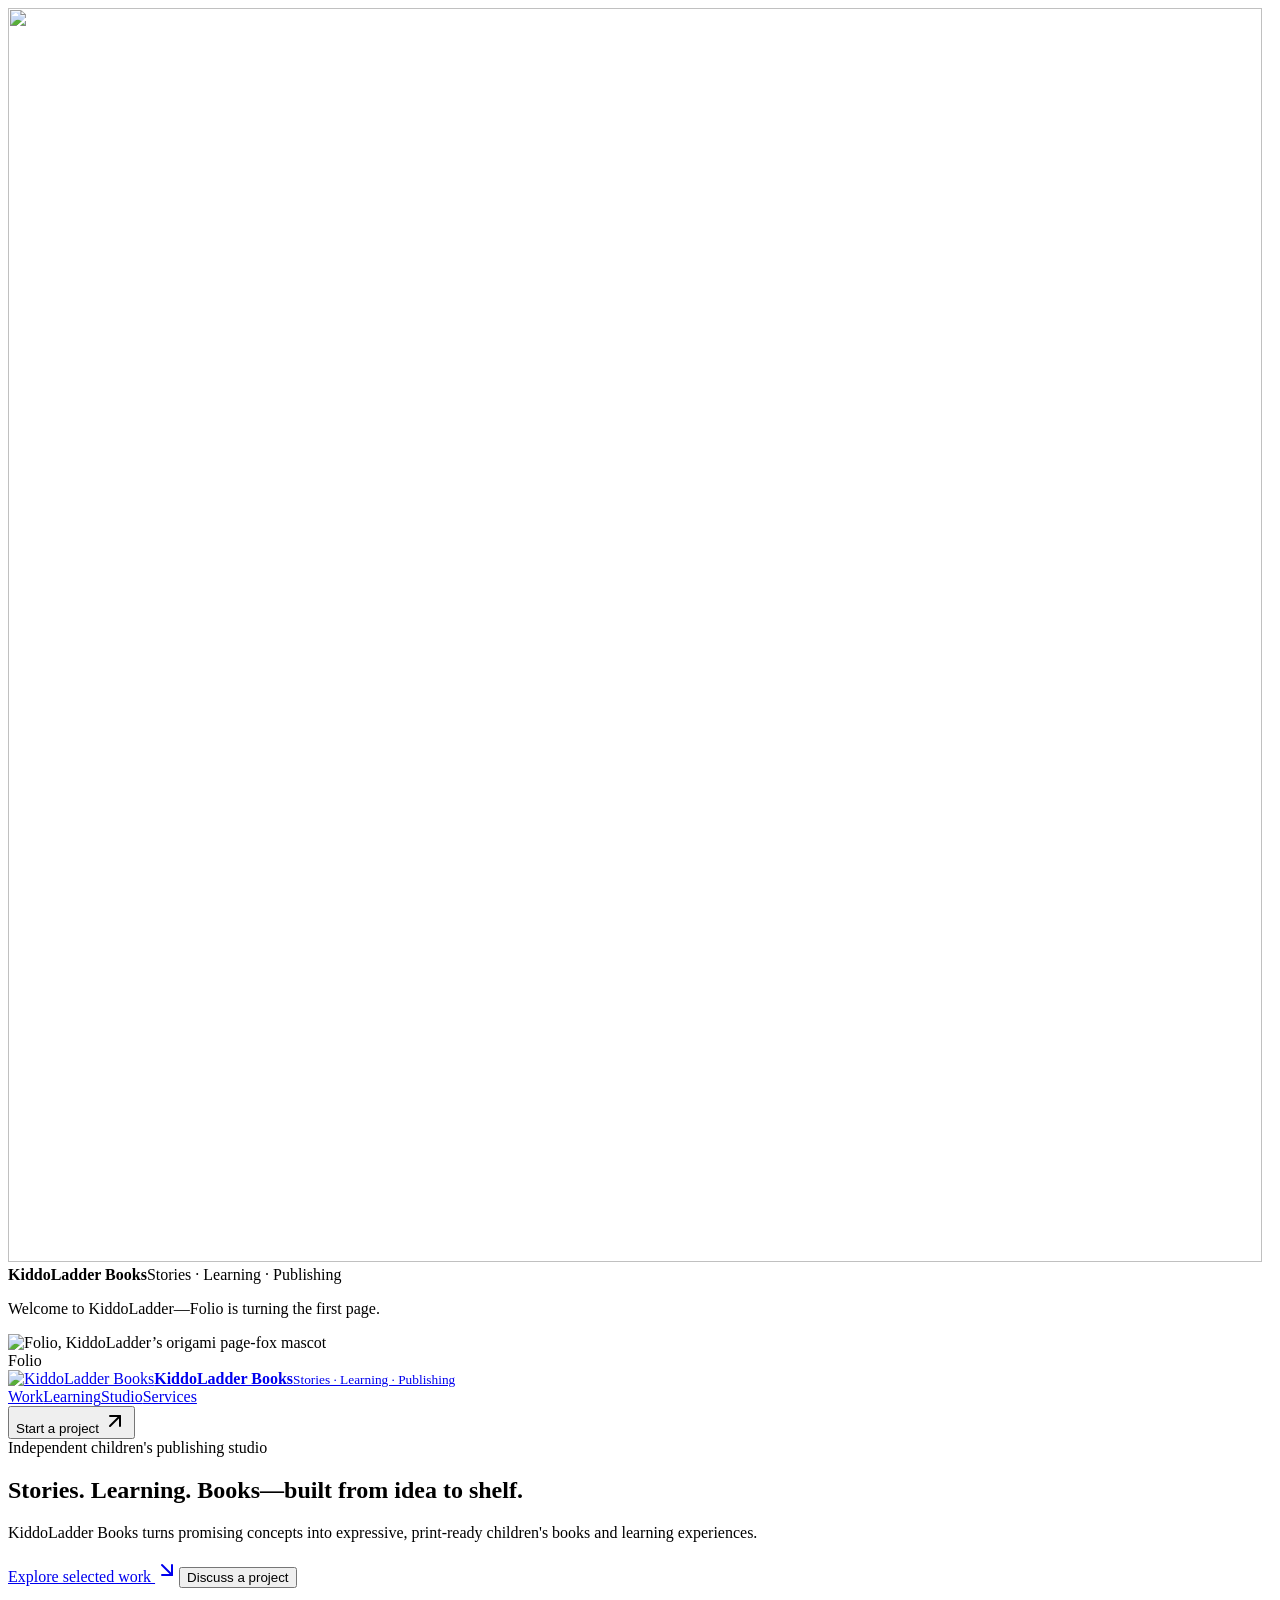
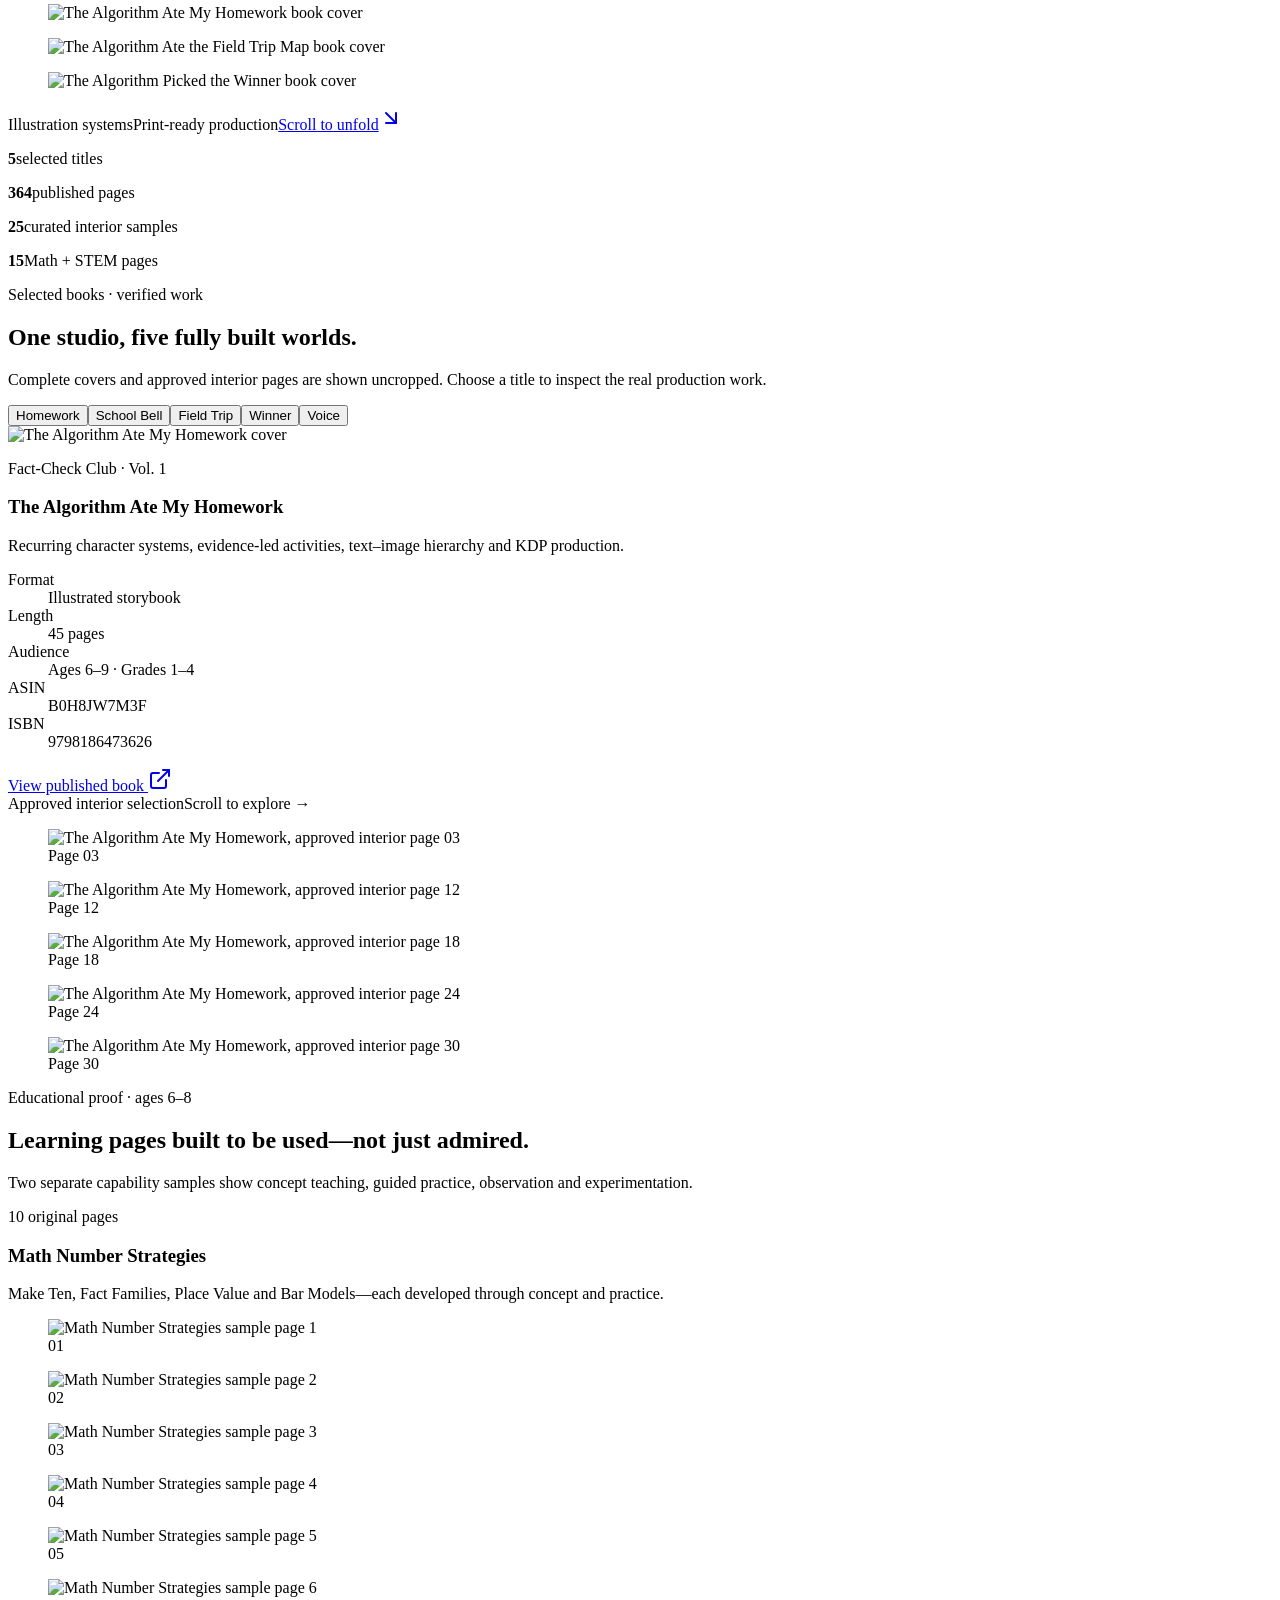
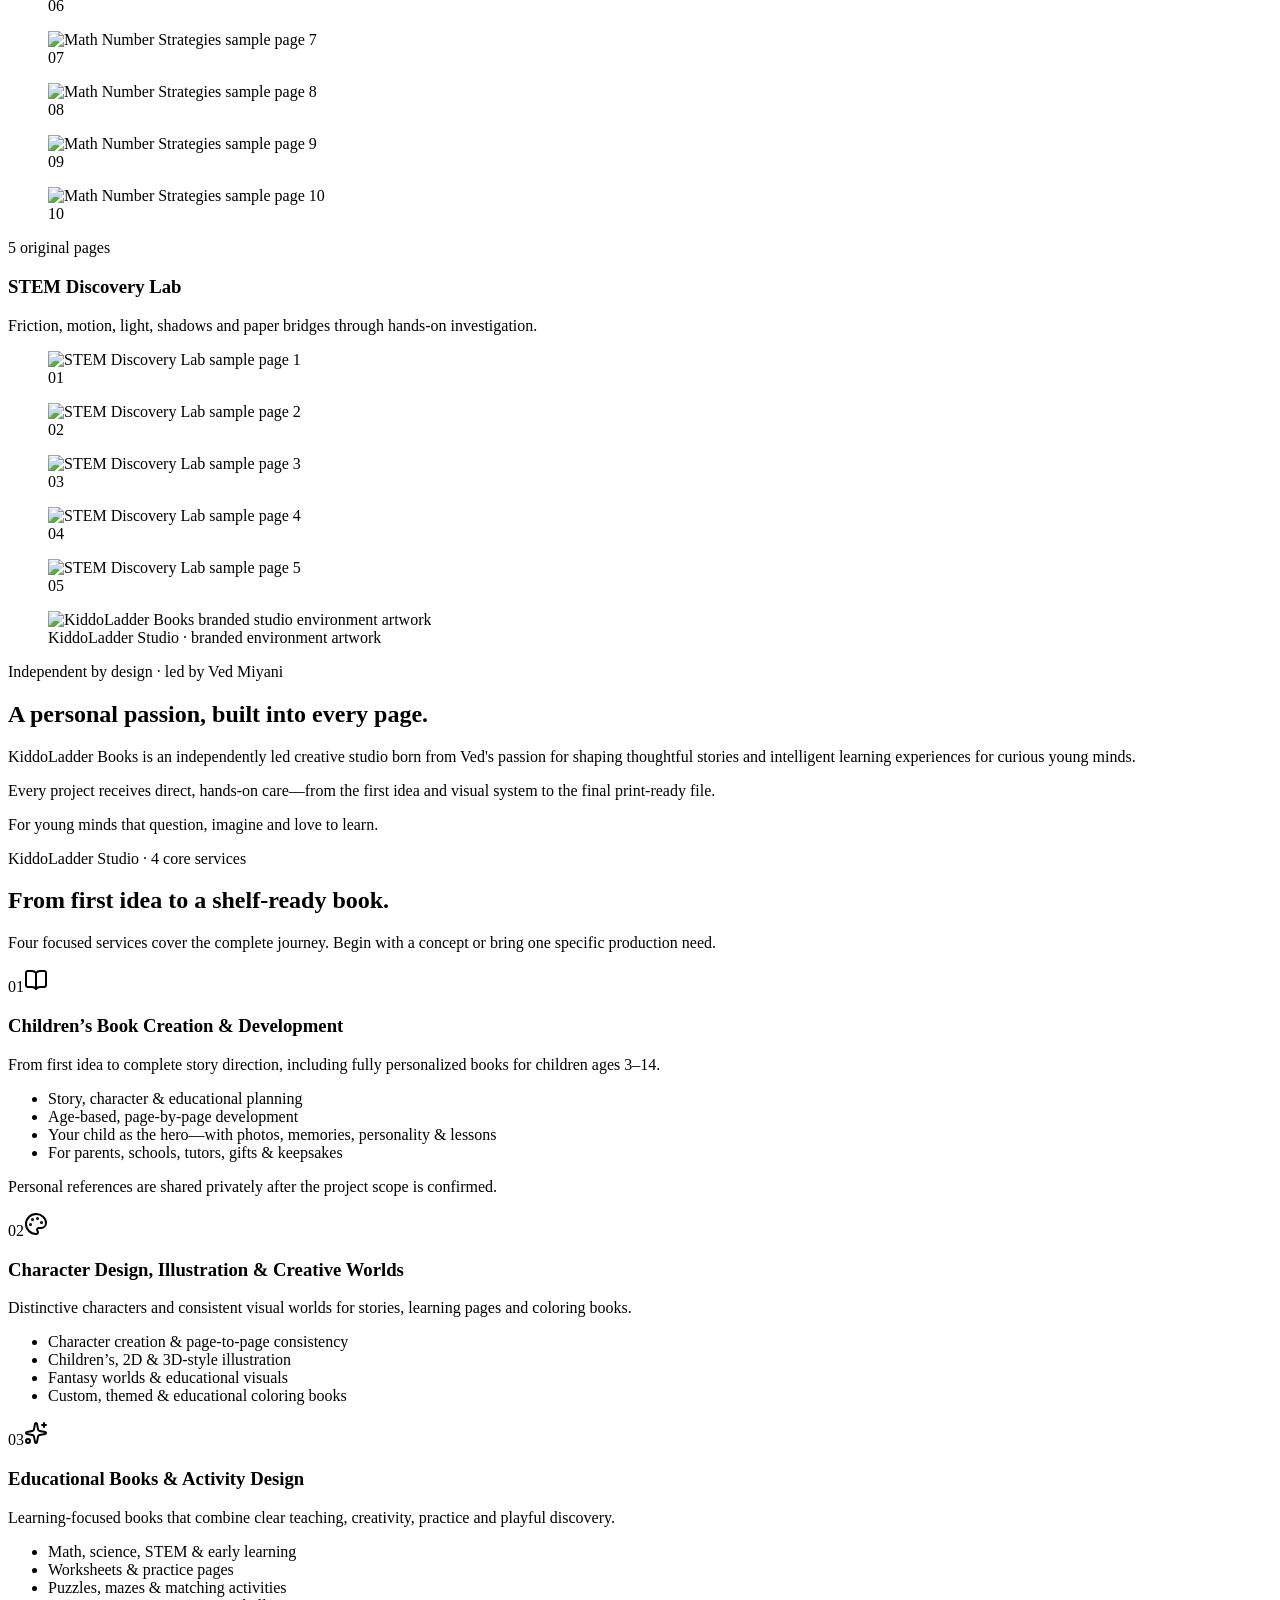
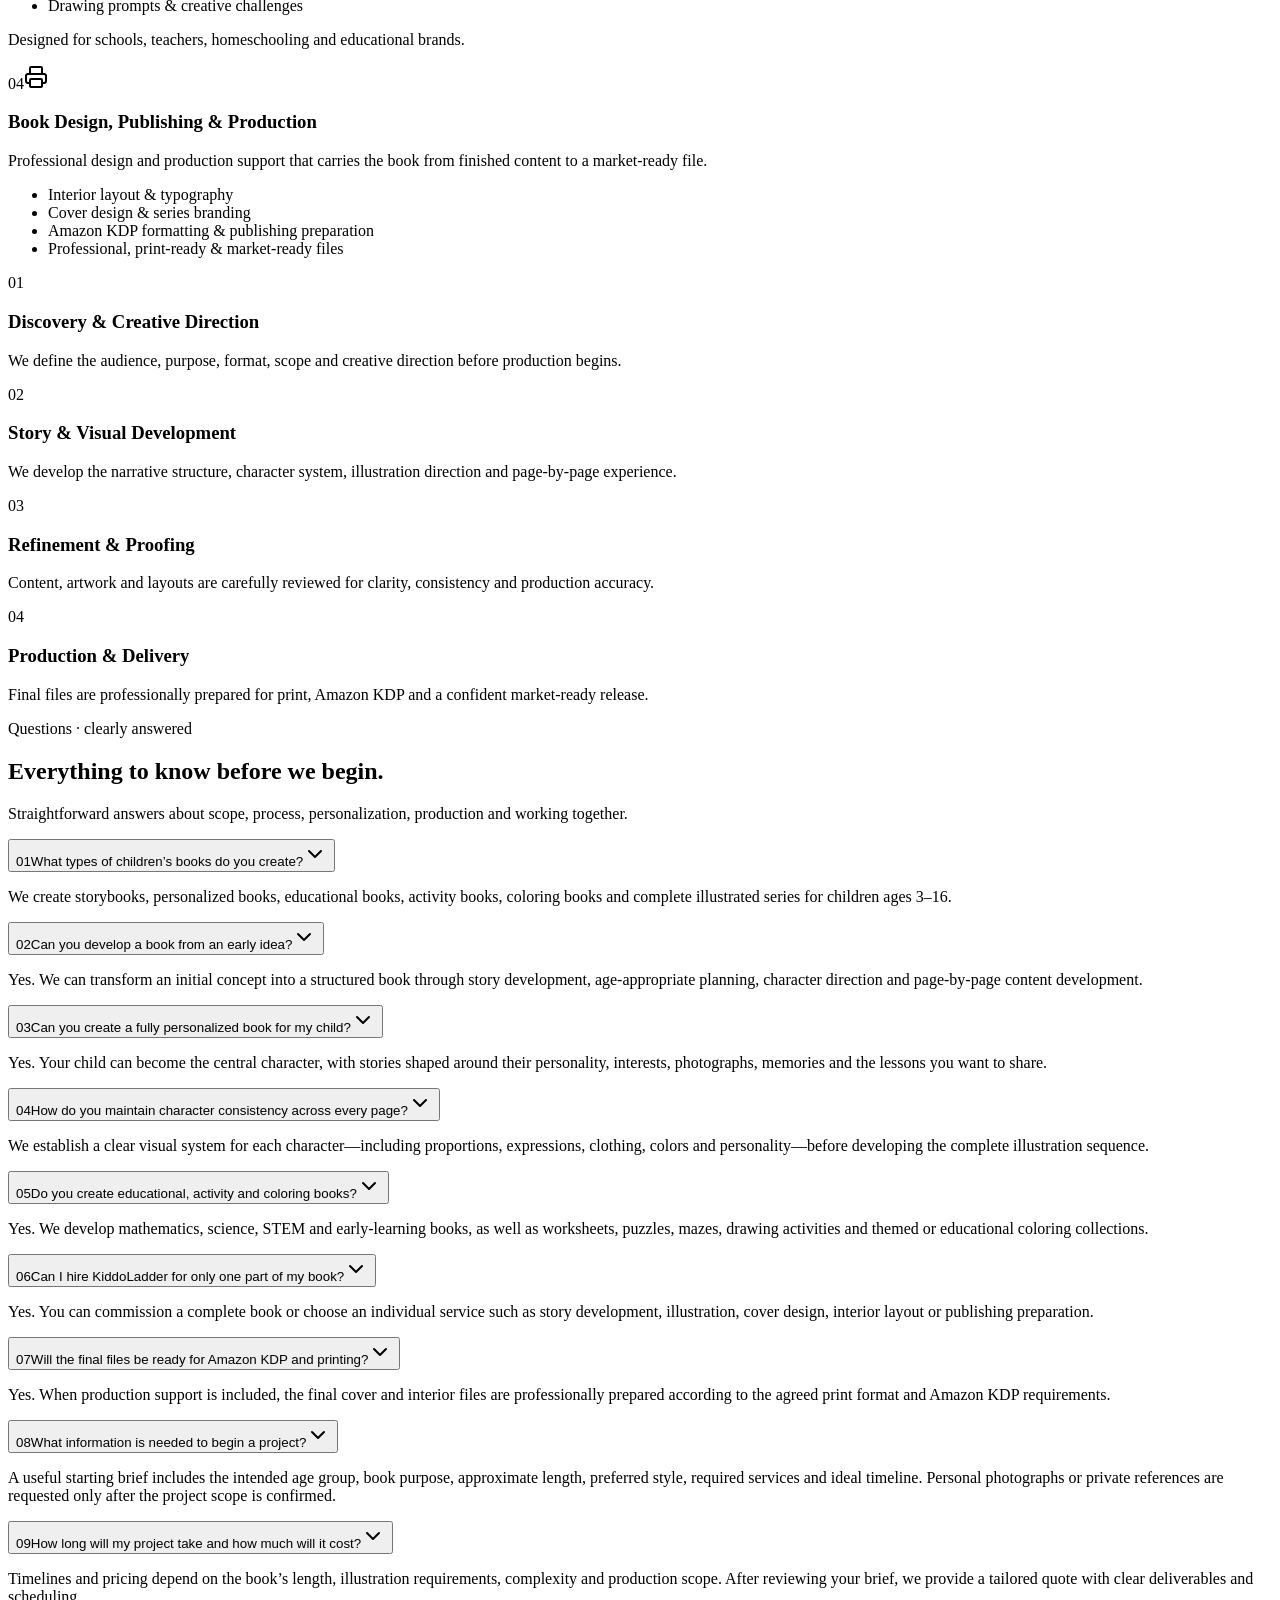
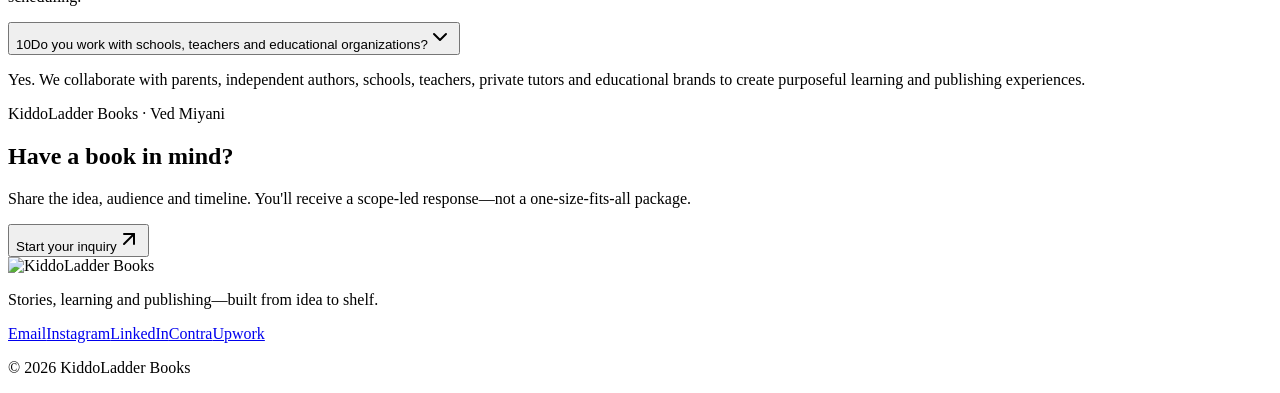
==== commit 951d1fc0: "Make Folio fully visible and reactive" ====
--- a/index.html
+++ b/index.html
@@ -1,2 +1,2 @@
-<!DOCTYPE html><html lang="en"><head><meta charSet="utf-8"/><meta name="viewport" content="width=device-width, initial-scale=1"/><link rel="preload" as="image" imageSrcSet="/kiddoladder-books/assets/brand/kiddoladder-logo-official.png 640w, /kiddoladder-books/assets/brand/kiddoladder-logo-official.png 750w, /kiddoladder-books/assets/brand/kiddoladder-logo-official.png 828w, /kiddoladder-books/assets/brand/kiddoladder-logo-official.png 1080w, /kiddoladder-books/assets/brand/kiddoladder-logo-official.png 1200w, /kiddoladder-books/assets/brand/kiddoladder-logo-official.png 1920w, /kiddoladder-books/assets/brand/kiddoladder-logo-official.png 2048w" fetchPriority="high"/><link rel="preload" as="image" href="/kiddoladder-books/assets/brand/folio-actions/folio-action-02.webp" imageSizes="(max-width: 640px) 96px, 150px" fetchPriority="high"/><link rel="preload" as="image" imageSrcSet="/kiddoladder-books/assets/books/homework/cover.webp 640w, /kiddoladder-books/assets/books/homework/cover.webp 750w, /kiddoladder-books/assets/books/homework/cover.webp 828w, /kiddoladder-books/assets/books/homework/cover.webp 1080w, /kiddoladder-books/assets/books/homework/cover.webp 1200w" imageSizes="(max-width: 760px) 44vw, 21vw" fetchPriority="high"/><link rel="preload" as="image" imageSrcSet="/kiddoladder-books/assets/books/field-trip-map/cover.webp 640w, /kiddoladder-books/assets/books/field-trip-map/cover.webp 750w, /kiddoladder-books/assets/books/field-trip-map/cover.webp 828w, /kiddoladder-books/assets/books/field-trip-map/cover.webp 1080w, /kiddoladder-books/assets/books/field-trip-map/cover.webp 1200w" imageSizes="(max-width: 760px) 44vw, 21vw" fetchPriority="high"/><link rel="preload" as="image" imageSrcSet="/kiddoladder-books/assets/books/picked-the-winner/cover.webp 640w, /kiddoladder-books/assets/books/picked-the-winner/cover.webp 750w, /kiddoladder-books/assets/books/picked-the-winner/cover.webp 828w, /kiddoladder-books/assets/books/picked-the-winner/cover.webp 1080w, /kiddoladder-books/assets/books/picked-the-winner/cover.webp 1200w" imageSizes="(max-width: 760px) 44vw, 21vw" fetchPriority="high"/><link rel="stylesheet" href="/kiddoladder-books/assets/index-D_h5SXSQ.css" data-rsc-css-href="/kiddoladder-books/assets/index-D_h5SXSQ.css" data-precedence="vite-rsc/importer-resources"/><link rel="modulepreload" href="/kiddoladder-books/assets/layout-segment-context-4QevHLn6.js" crossorigin=""/><link rel="modulepreload" href="/kiddoladder-books/assets/rolldown-runtime-S-ySWqyJ.js" crossorigin=""/><link rel="modulepreload" href="/kiddoladder-books/assets/index-DyaELbBQ.js" crossorigin=""/><link rel="modulepreload" href="/kiddoladder-books/assets/framework-CXnKph_e.js" crossorigin=""/><link rel="modulepreload" href="/kiddoladder-books/assets/page-B3TuR-ZK.js" crossorigin=""/><title>KiddoLadder Books</title><meta name="description" content="Children’s publishing, personalized books for ages 3–14, illustration, coloring and activity books, educational design and print-ready production by KiddoLadder Books."/><link rel="shortcut icon" href="/kiddoladder-books/assets/brand/kiddoladder-logo-official.png"/><link rel="icon" href="/kiddoladder-books/assets/brand/kiddoladder-logo-official.png"/><script>self.__VINEXT_RSC_PARAMS__={}</script><script>self.__VINEXT_RSC_NAV__={"pathname":"/","searchParams":[]}</script><link rel="modulepreload" href="/kiddoladder-books/assets/index-DyaELbBQ.js" />
-</head><body><div class="brand-intro" aria-hidden="true"><div class="brand-intro-mark"><img src="/kiddoladder-books/assets/brand/kiddoladder-logo-official.png" alt="" width="1254" height="1254" loading="eager" fetchPriority="high" decoding="async" srcSet="/kiddoladder-books/assets/brand/kiddoladder-logo-official.png 640w, /kiddoladder-books/assets/brand/kiddoladder-logo-official.png 750w, /kiddoladder-books/assets/brand/kiddoladder-logo-official.png 828w, /kiddoladder-books/assets/brand/kiddoladder-logo-official.png 1080w, /kiddoladder-books/assets/brand/kiddoladder-logo-official.png 1200w, /kiddoladder-books/assets/brand/kiddoladder-logo-official.png 1920w, /kiddoladder-books/assets/brand/kiddoladder-logo-official.png 2048w" data-nimg="1"/><div><strong>KiddoLadder Books</strong><span>Stories · Learning · Publishing</span></div></div><span class="intro-line"></span></div><main><div class="motion-progress" aria-hidden="true"></div><div class="pointer-glow" aria-hidden="true"></div><aside class="folio-mascot folio-intro has-message" data-action="intro" data-zone="lower-right" aria-label="Folio, KiddoLadder’s playful studio mascot"><p class="folio-caption" aria-live="polite">Welcome to KiddoLadder—Folio is turning the first page.</p><div class="folio-portrait"><span class="folio-spark folio-spark-one" aria-hidden="true"></span><span class="folio-spark folio-spark-two" aria-hidden="true"></span><div class="folio-art"><img src="/kiddoladder-books/assets/brand/folio-actions/folio-action-02.webp" alt="Folio, KiddoLadder’s origami page-fox mascot" loading="eager" fetchPriority="high" decoding="async" sizes="(max-width: 640px) 96px, 150px" data-nimg="fill" style="position:absolute;inset:0;width:100%;height:100%;object-fit:cover"/></div></div></aside><header class="site-header"><a class="brand-lockup" href="#top" aria-label="KiddoLadder Books home"><img src="/kiddoladder-books/assets/brand/kiddoladder-logo-official.png" alt="KiddoLadder Books" width="1254" height="1254" loading="eager" fetchPriority="high" decoding="async" srcSet="/kiddoladder-books/assets/brand/kiddoladder-logo-official.png 640w, /kiddoladder-books/assets/brand/kiddoladder-logo-official.png 750w, /kiddoladder-books/assets/brand/kiddoladder-logo-official.png 828w, /kiddoladder-books/assets/brand/kiddoladder-logo-official.png 1080w, /kiddoladder-books/assets/brand/kiddoladder-logo-official.png 1200w, /kiddoladder-books/assets/brand/kiddoladder-logo-official.png 1920w, /kiddoladder-books/assets/brand/kiddoladder-logo-official.png 2048w" data-nimg="1"/><span class="brand-descriptor"><strong>KiddoLadder Books</strong><small>Stories · Learning · Publishing</small></span></a><nav aria-label="Main navigation"><a href="#work">Work</a><a href="#learning">Learning</a><a href="#studio">Studio</a><a href="#services">Services</a></nav><button class="header-cta" type="button" aria-haspopup="dialog" aria-expanded="false" data-state="closed" data-slot="dialog-trigger">Start a project <svg xmlns="http://www.w3.org/2000/svg" width="24" height="24" viewBox="0 0 24 24" fill="none" stroke="currentColor" stroke-width="2" stroke-linecap="round" stroke-linejoin="round" class="lucide lucide-arrow-up-right" aria-hidden="true"><path d="M7 7h10v10"></path><path d="M7 17 17 7"></path></svg></button></header><section class="hero" id="top"><div class="hero-copy" data-reveal="true"><div class="eyebrow"><span></span> Independent children&#x27;s publishing studio</div><h1 class="hero-title"><span>Stories.</span> <span>Learning.</span> <span>Books—built from idea to shelf.</span></h1><p>KiddoLadder Books turns promising concepts into expressive, print-ready children&#x27;s books and learning experiences.</p><div class="hero-actions"><a class="primary-button" href="#work">Explore selected work <svg xmlns="http://www.w3.org/2000/svg" width="24" height="24" viewBox="0 0 24 24" fill="none" stroke="currentColor" stroke-width="2" stroke-linecap="round" stroke-linejoin="round" class="lucide lucide-arrow-down-right" aria-hidden="true"><path d="m7 7 10 10"></path><path d="M17 7v10H7"></path></svg></a><button class="text-button" type="button" aria-haspopup="dialog" aria-expanded="false" data-state="closed" data-slot="dialog-trigger">Discuss a project</button></div></div><div class="hero-stage" aria-label="Selected KiddoLadder book covers"><div class="stage-glow"></div><figure class="hero-book hero-book-1"><img src="/kiddoladder-books/assets/books/homework/cover.webp" alt="The Algorithm Ate My Homework book cover" width="720" height="900" loading="eager" fetchPriority="high" decoding="async" srcSet="/kiddoladder-books/assets/books/homework/cover.webp 640w, /kiddoladder-books/assets/books/homework/cover.webp 750w, /kiddoladder-books/assets/books/homework/cover.webp 828w, /kiddoladder-books/assets/books/homework/cover.webp 1080w, /kiddoladder-books/assets/books/homework/cover.webp 1200w" sizes="(max-width: 760px) 44vw, 21vw" data-nimg="1"/></figure><figure class="hero-book hero-book-2"><img src="/kiddoladder-books/assets/books/field-trip-map/cover.webp" alt="The Algorithm Ate the Field Trip Map book cover" width="720" height="900" loading="eager" fetchPriority="high" decoding="async" srcSet="/kiddoladder-books/assets/books/field-trip-map/cover.webp 640w, /kiddoladder-books/assets/books/field-trip-map/cover.webp 750w, /kiddoladder-books/assets/books/field-trip-map/cover.webp 828w, /kiddoladder-books/assets/books/field-trip-map/cover.webp 1080w, /kiddoladder-books/assets/books/field-trip-map/cover.webp 1200w" sizes="(max-width: 760px) 44vw, 21vw" data-nimg="1"/></figure><figure class="hero-book hero-book-3"><img src="/kiddoladder-books/assets/books/picked-the-winner/cover.webp" alt="The Algorithm Picked the Winner book cover" width="720" height="900" loading="eager" fetchPriority="high" decoding="async" srcSet="/kiddoladder-books/assets/books/picked-the-winner/cover.webp 640w, /kiddoladder-books/assets/books/picked-the-winner/cover.webp 750w, /kiddoladder-books/assets/books/picked-the-winner/cover.webp 828w, /kiddoladder-books/assets/books/picked-the-winner/cover.webp 1080w, /kiddoladder-books/assets/books/picked-the-winner/cover.webp 1200w" sizes="(max-width: 760px) 44vw, 21vw" data-nimg="1"/></figure><span class="orbit-label orbit-one">Illustration systems</span><span class="orbit-label orbit-two">Print-ready production</span><a class="scroll-cue" href="#work"><span>Scroll to unfold</span><svg xmlns="http://www.w3.org/2000/svg" width="24" height="24" viewBox="0 0 24 24" fill="none" stroke="currentColor" stroke-width="2" stroke-linecap="round" stroke-linejoin="round" class="lucide lucide-arrow-down-right" aria-hidden="true"><path d="m7 7 10 10"></path><path d="M17 7v10H7"></path></svg></a></div></section><section class="proof-strip" aria-label="Verified portfolio highlights" data-reveal="true"><p><strong>5</strong><span>selected titles</span></p><p><strong>364</strong><span>published pages</span></p><p><strong>25</strong><span>curated interior samples</span></p><p><strong>15</strong><span>Math + STEM pages</span></p></section><section class="work-section" id="work"><div class="section-heading" data-reveal="true"><div><p class="section-kicker">Selected books · verified work</p><h2>One studio, five fully built worlds.</h2></div><p>Complete covers and approved interior pages are shown uncropped. Choose a title to inspect the real production work.</p></div><div dir="ltr" data-orientation="horizontal" data-slot="tabs" class="group/tabs flex gap-2 data-[orientation=horizontal]:flex-col book-tabs" data-reveal="true"><div role="tablist" aria-orientation="horizontal" data-slot="tabs-list" data-variant="default" class="group/tabs-list inline-flex w-fit items-center justify-center rounded-lg p-[3px] text-muted-foreground group-data-[orientation=horizontal]/tabs:h-9 group-data-[orientation=vertical]/tabs:h-fit group-data-[orientation=vertical]/tabs:flex-col data-[variant=line]:rounded-none bg-muted book-tab-list" aria-label="Choose a book" tabindex="-1" data-orientation="horizontal" style="outline:none"><button type="button" role="tab" aria-selected="true" aria-controls="radix-_R_jr6_-content-homework" data-state="active" id="radix-_R_jr6_-trigger-homework" data-slot="tabs-trigger" class="relative inline-flex h-[calc(100%-1px)] flex-1 items-center justify-center gap-1.5 rounded-md border border-transparent px-2 py-1 text-sm font-medium whitespace-nowrap text-foreground/60 transition-all group-data-[orientation=vertical]/tabs:w-full group-data-[orientation=vertical]/tabs:justify-start hover:text-foreground focus-visible:border-ring focus-visible:ring-[3px] focus-visible:ring-ring/50 focus-visible:outline-1 focus-visible:outline-ring disabled:pointer-events-none disabled:opacity-50 group-data-[variant=default]/tabs-list:data-[state=active]:shadow-sm group-data-[variant=line]/tabs-list:data-[state=active]:shadow-none dark:text-muted-foreground dark:hover:text-foreground [&amp;_svg]:pointer-events-none [&amp;_svg]:shrink-0 [&amp;_svg:not([class*=&#x27;size-&#x27;])]:size-4 group-data-[variant=line]/tabs-list:bg-transparent group-data-[variant=line]/tabs-list:data-[state=active]:bg-transparent dark:group-data-[variant=line]/tabs-list:data-[state=active]:border-transparent dark:group-data-[variant=line]/tabs-list:data-[state=active]:bg-transparent data-[state=active]:bg-background data-[state=active]:text-foreground dark:data-[state=active]:border-input dark:data-[state=active]:bg-input/30 dark:data-[state=active]:text-foreground after:absolute after:bg-foreground after:opacity-0 after:transition-opacity group-data-[orientation=horizontal]/tabs:after:inset-x-0 group-data-[orientation=horizontal]/tabs:after:bottom-[-5px] group-data-[orientation=horizontal]/tabs:after:h-0.5 group-data-[orientation=vertical]/tabs:after:inset-y-0 group-data-[orientation=vertical]/tabs:after:-right-1 group-data-[orientation=vertical]/tabs:after:w-0.5 group-data-[variant=line]/tabs-list:data-[state=active]:after:opacity-100" tabindex="-1" data-orientation="horizontal" data-radix-collection-item="">Homework</button><button type="button" role="tab" aria-selected="false" aria-controls="radix-_R_jr6_-content-school-bell" data-state="inactive" id="radix-_R_jr6_-trigger-school-bell" data-slot="tabs-trigger" class="relative inline-flex h-[calc(100%-1px)] flex-1 items-center justify-center gap-1.5 rounded-md border border-transparent px-2 py-1 text-sm font-medium whitespace-nowrap text-foreground/60 transition-all group-data-[orientation=vertical]/tabs:w-full group-data-[orientation=vertical]/tabs:justify-start hover:text-foreground focus-visible:border-ring focus-visible:ring-[3px] focus-visible:ring-ring/50 focus-visible:outline-1 focus-visible:outline-ring disabled:pointer-events-none disabled:opacity-50 group-data-[variant=default]/tabs-list:data-[state=active]:shadow-sm group-data-[variant=line]/tabs-list:data-[state=active]:shadow-none dark:text-muted-foreground dark:hover:text-foreground [&amp;_svg]:pointer-events-none [&amp;_svg]:shrink-0 [&amp;_svg:not([class*=&#x27;size-&#x27;])]:size-4 group-data-[variant=line]/tabs-list:bg-transparent group-data-[variant=line]/tabs-list:data-[state=active]:bg-transparent dark:group-data-[variant=line]/tabs-list:data-[state=active]:border-transparent dark:group-data-[variant=line]/tabs-list:data-[state=active]:bg-transparent data-[state=active]:bg-background data-[state=active]:text-foreground dark:data-[state=active]:border-input dark:data-[state=active]:bg-input/30 dark:data-[state=active]:text-foreground after:absolute after:bg-foreground after:opacity-0 after:transition-opacity group-data-[orientation=horizontal]/tabs:after:inset-x-0 group-data-[orientation=horizontal]/tabs:after:bottom-[-5px] group-data-[orientation=horizontal]/tabs:after:h-0.5 group-data-[orientation=vertical]/tabs:after:inset-y-0 group-data-[orientation=vertical]/tabs:after:-right-1 group-data-[orientation=vertical]/tabs:after:w-0.5 group-data-[variant=line]/tabs-list:data-[state=active]:after:opacity-100" tabindex="-1" data-orientation="horizontal" data-radix-collection-item="">School Bell</button><button type="button" role="tab" aria-selected="false" aria-controls="radix-_R_jr6_-content-field-trip-map" data-state="inactive" id="radix-_R_jr6_-trigger-field-trip-map" data-slot="tabs-trigger" class="relative inline-flex h-[calc(100%-1px)] flex-1 items-center justify-center gap-1.5 rounded-md border border-transparent px-2 py-1 text-sm font-medium whitespace-nowrap text-foreground/60 transition-all group-data-[orientation=vertical]/tabs:w-full group-data-[orientation=vertical]/tabs:justify-start hover:text-foreground focus-visible:border-ring focus-visible:ring-[3px] focus-visible:ring-ring/50 focus-visible:outline-1 focus-visible:outline-ring disabled:pointer-events-none disabled:opacity-50 group-data-[variant=default]/tabs-list:data-[state=active]:shadow-sm group-data-[variant=line]/tabs-list:data-[state=active]:shadow-none dark:text-muted-foreground dark:hover:text-foreground [&amp;_svg]:pointer-events-none [&amp;_svg]:shrink-0 [&amp;_svg:not([class*=&#x27;size-&#x27;])]:size-4 group-data-[variant=line]/tabs-list:bg-transparent group-data-[variant=line]/tabs-list:data-[state=active]:bg-transparent dark:group-data-[variant=line]/tabs-list:data-[state=active]:border-transparent dark:group-data-[variant=line]/tabs-list:data-[state=active]:bg-transparent data-[state=active]:bg-background data-[state=active]:text-foreground dark:data-[state=active]:border-input dark:data-[state=active]:bg-input/30 dark:data-[state=active]:text-foreground after:absolute after:bg-foreground after:opacity-0 after:transition-opacity group-data-[orientation=horizontal]/tabs:after:inset-x-0 group-data-[orientation=horizontal]/tabs:after:bottom-[-5px] group-data-[orientation=horizontal]/tabs:after:h-0.5 group-data-[orientation=vertical]/tabs:after:inset-y-0 group-data-[orientation=vertical]/tabs:after:-right-1 group-data-[orientation=vertical]/tabs:after:w-0.5 group-data-[variant=line]/tabs-list:data-[state=active]:after:opacity-100" tabindex="-1" data-orientation="horizontal" data-radix-collection-item="">Field Trip</button><button type="button" role="tab" aria-selected="false" aria-controls="radix-_R_jr6_-content-picked-the-winner" data-state="inactive" id="radix-_R_jr6_-trigger-picked-the-winner" data-slot="tabs-trigger" class="relative inline-flex h-[calc(100%-1px)] flex-1 items-center justify-center gap-1.5 rounded-md border border-transparent px-2 py-1 text-sm font-medium whitespace-nowrap text-foreground/60 transition-all group-data-[orientation=vertical]/tabs:w-full group-data-[orientation=vertical]/tabs:justify-start hover:text-foreground focus-visible:border-ring focus-visible:ring-[3px] focus-visible:ring-ring/50 focus-visible:outline-1 focus-visible:outline-ring disabled:pointer-events-none disabled:opacity-50 group-data-[variant=default]/tabs-list:data-[state=active]:shadow-sm group-data-[variant=line]/tabs-list:data-[state=active]:shadow-none dark:text-muted-foreground dark:hover:text-foreground [&amp;_svg]:pointer-events-none [&amp;_svg]:shrink-0 [&amp;_svg:not([class*=&#x27;size-&#x27;])]:size-4 group-data-[variant=line]/tabs-list:bg-transparent group-data-[variant=line]/tabs-list:data-[state=active]:bg-transparent dark:group-data-[variant=line]/tabs-list:data-[state=active]:border-transparent dark:group-data-[variant=line]/tabs-list:data-[state=active]:bg-transparent data-[state=active]:bg-background data-[state=active]:text-foreground dark:data-[state=active]:border-input dark:data-[state=active]:bg-input/30 dark:data-[state=active]:text-foreground after:absolute after:bg-foreground after:opacity-0 after:transition-opacity group-data-[orientation=horizontal]/tabs:after:inset-x-0 group-data-[orientation=horizontal]/tabs:after:bottom-[-5px] group-data-[orientation=horizontal]/tabs:after:h-0.5 group-data-[orientation=vertical]/tabs:after:inset-y-0 group-data-[orientation=vertical]/tabs:after:-right-1 group-data-[orientation=vertical]/tabs:after:w-0.5 group-data-[variant=line]/tabs-list:data-[state=active]:after:opacity-100" tabindex="-1" data-orientation="horizontal" data-radix-collection-item="">Winner</button><button type="button" role="tab" aria-selected="false" aria-controls="radix-_R_jr6_-content-voice-before-the-bell" data-state="inactive" id="radix-_R_jr6_-trigger-voice-before-the-bell" data-slot="tabs-trigger" class="relative inline-flex h-[calc(100%-1px)] flex-1 items-center justify-center gap-1.5 rounded-md border border-transparent px-2 py-1 text-sm font-medium whitespace-nowrap text-foreground/60 transition-all group-data-[orientation=vertical]/tabs:w-full group-data-[orientation=vertical]/tabs:justify-start hover:text-foreground focus-visible:border-ring focus-visible:ring-[3px] focus-visible:ring-ring/50 focus-visible:outline-1 focus-visible:outline-ring disabled:pointer-events-none disabled:opacity-50 group-data-[variant=default]/tabs-list:data-[state=active]:shadow-sm group-data-[variant=line]/tabs-list:data-[state=active]:shadow-none dark:text-muted-foreground dark:hover:text-foreground [&amp;_svg]:pointer-events-none [&amp;_svg]:shrink-0 [&amp;_svg:not([class*=&#x27;size-&#x27;])]:size-4 group-data-[variant=line]/tabs-list:bg-transparent group-data-[variant=line]/tabs-list:data-[state=active]:bg-transparent dark:group-data-[variant=line]/tabs-list:data-[state=active]:border-transparent dark:group-data-[variant=line]/tabs-list:data-[state=active]:bg-transparent data-[state=active]:bg-background data-[state=active]:text-foreground dark:data-[state=active]:border-input dark:data-[state=active]:bg-input/30 dark:data-[state=active]:text-foreground after:absolute after:bg-foreground after:opacity-0 after:transition-opacity group-data-[orientation=horizontal]/tabs:after:inset-x-0 group-data-[orientation=horizontal]/tabs:after:bottom-[-5px] group-data-[orientation=horizontal]/tabs:after:h-0.5 group-data-[orientation=vertical]/tabs:after:inset-y-0 group-data-[orientation=vertical]/tabs:after:-right-1 group-data-[orientation=vertical]/tabs:after:w-0.5 group-data-[variant=line]/tabs-list:data-[state=active]:after:opacity-100" tabindex="-1" data-orientation="horizontal" data-radix-collection-item="">Voice</button></div><div data-state="active" data-orientation="horizontal" role="tabpanel" aria-labelledby="radix-_R_jr6_-trigger-homework" id="radix-_R_jr6_-content-homework" tabindex="0" data-slot="tabs-content" class="flex-1 outline-none book-panel" style="animation-duration:0s"><div class="book-cover-card"><img src="/kiddoladder-books/assets/books/homework/cover.webp" alt="The Algorithm Ate My Homework cover" width="720" height="900" loading="lazy" decoding="async" srcSet="/kiddoladder-books/assets/books/homework/cover.webp 640w, /kiddoladder-books/assets/books/homework/cover.webp 750w, /kiddoladder-books/assets/books/homework/cover.webp 828w, /kiddoladder-books/assets/books/homework/cover.webp 1080w, /kiddoladder-books/assets/books/homework/cover.webp 1200w" sizes="(max-width: 760px) 72vw, 26vw" data-nimg="1"/></div><div class="book-details"><p class="book-volume">Fact-Check Club · Vol. 1</p><h3>The Algorithm Ate My Homework</h3><p class="book-summary">Recurring character systems, evidence-led activities, text–image hierarchy and KDP production.</p><dl class="metadata-grid"><div><dt>Format</dt><dd>Illustrated storybook</dd></div><div><dt>Length</dt><dd>45<!-- --> pages</dd></div><div><dt>Audience</dt><dd>Ages 6–9 · Grades 1–4</dd></div><div><dt>ASIN</dt><dd>B0H8JW7M3F</dd></div><div><dt>ISBN</dt><dd>9798186473626</dd></div></dl><a class="amazon-link" href="https://www.amazon.com/dp/B0H8JW7M3F" target="_blank" rel="noreferrer">View published book <svg xmlns="http://www.w3.org/2000/svg" width="24" height="24" viewBox="0 0 24 24" fill="none" stroke="currentColor" stroke-width="2" stroke-linecap="round" stroke-linejoin="round" class="lucide lucide-external-link" aria-hidden="true"><path d="M15 3h6v6"></path><path d="M10 14 21 3"></path><path d="M18 13v6a2 2 0 0 1-2 2H5a2 2 0 0 1-2-2V8a2 2 0 0 1 2-2h6"></path></svg></a></div><div class="interior-wrap"><div class="interior-heading"><span>Approved interior selection</span><span>Scroll to explore →</span></div><div class="interior-rail"><figure class="interior-page"><img src="/kiddoladder-books/assets/books/homework/selected-pages/page-03.webp" alt="The Algorithm Ate My Homework, approved interior page 03" width="1220" height="1538" loading="lazy" decoding="async" srcSet="/kiddoladder-books/assets/books/homework/selected-pages/page-03.webp 640w, /kiddoladder-books/assets/books/homework/selected-pages/page-03.webp 750w, /kiddoladder-books/assets/books/homework/selected-pages/page-03.webp 828w, /kiddoladder-books/assets/books/homework/selected-pages/page-03.webp 1080w, /kiddoladder-books/assets/books/homework/selected-pages/page-03.webp 1200w, /kiddoladder-books/assets/books/homework/selected-pages/page-03.webp 1920w, /kiddoladder-books/assets/books/homework/selected-pages/page-03.webp 2048w" sizes="(max-width: 760px) 76vw, 32vw" data-nimg="1"/><figcaption>Page <!-- -->03</figcaption></figure><figure class="interior-page"><img src="/kiddoladder-books/assets/books/homework/selected-pages/page-12.webp" alt="The Algorithm Ate My Homework, approved interior page 12" width="1220" height="1538" loading="lazy" decoding="async" srcSet="/kiddoladder-books/assets/books/homework/selected-pages/page-12.webp 640w, /kiddoladder-books/assets/books/homework/selected-pages/page-12.webp 750w, /kiddoladder-books/assets/books/homework/selected-pages/page-12.webp 828w, /kiddoladder-books/assets/books/homework/selected-pages/page-12.webp 1080w, /kiddoladder-books/assets/books/homework/selected-pages/page-12.webp 1200w, /kiddoladder-books/assets/books/homework/selected-pages/page-12.webp 1920w, /kiddoladder-books/assets/books/homework/selected-pages/page-12.webp 2048w" sizes="(max-width: 760px) 76vw, 32vw" data-nimg="1"/><figcaption>Page <!-- -->12</figcaption></figure><figure class="interior-page"><img src="/kiddoladder-books/assets/books/homework/selected-pages/page-18.webp" alt="The Algorithm Ate My Homework, approved interior page 18" width="1220" height="1538" loading="lazy" decoding="async" srcSet="/kiddoladder-books/assets/books/homework/selected-pages/page-18.webp 640w, /kiddoladder-books/assets/books/homework/selected-pages/page-18.webp 750w, /kiddoladder-books/assets/books/homework/selected-pages/page-18.webp 828w, /kiddoladder-books/assets/books/homework/selected-pages/page-18.webp 1080w, /kiddoladder-books/assets/books/homework/selected-pages/page-18.webp 1200w, /kiddoladder-books/assets/books/homework/selected-pages/page-18.webp 1920w, /kiddoladder-books/assets/books/homework/selected-pages/page-18.webp 2048w" sizes="(max-width: 760px) 76vw, 32vw" data-nimg="1"/><figcaption>Page <!-- -->18</figcaption></figure><figure class="interior-page"><img src="/kiddoladder-books/assets/books/homework/selected-pages/page-24.webp" alt="The Algorithm Ate My Homework, approved interior page 24" width="1220" height="1538" loading="lazy" decoding="async" srcSet="/kiddoladder-books/assets/books/homework/selected-pages/page-24.webp 640w, /kiddoladder-books/assets/books/homework/selected-pages/page-24.webp 750w, /kiddoladder-books/assets/books/homework/selected-pages/page-24.webp 828w, /kiddoladder-books/assets/books/homework/selected-pages/page-24.webp 1080w, /kiddoladder-books/assets/books/homework/selected-pages/page-24.webp 1200w, /kiddoladder-books/assets/books/homework/selected-pages/page-24.webp 1920w, /kiddoladder-books/assets/books/homework/selected-pages/page-24.webp 2048w" sizes="(max-width: 760px) 76vw, 32vw" data-nimg="1"/><figcaption>Page <!-- -->24</figcaption></figure><figure class="interior-page"><img src="/kiddoladder-books/assets/books/homework/selected-pages/page-30.webp" alt="The Algorithm Ate My Homework, approved interior page 30" width="1220" height="1538" loading="lazy" decoding="async" srcSet="/kiddoladder-books/assets/books/homework/selected-pages/page-30.webp 640w, /kiddoladder-books/assets/books/homework/selected-pages/page-30.webp 750w, /kiddoladder-books/assets/books/homework/selected-pages/page-30.webp 828w, /kiddoladder-books/assets/books/homework/selected-pages/page-30.webp 1080w, /kiddoladder-books/assets/books/homework/selected-pages/page-30.webp 1200w, /kiddoladder-books/assets/books/homework/selected-pages/page-30.webp 1920w, /kiddoladder-books/assets/books/homework/selected-pages/page-30.webp 2048w" sizes="(max-width: 760px) 76vw, 32vw" data-nimg="1"/><figcaption>Page <!-- -->30</figcaption></figure></div></div></div><div data-state="inactive" data-orientation="horizontal" role="tabpanel" aria-labelledby="radix-_R_jr6_-trigger-school-bell" hidden="" id="radix-_R_jr6_-content-school-bell" tabindex="0" data-slot="tabs-content" class="flex-1 outline-none book-panel"></div><div data-state="inactive" data-orientation="horizontal" role="tabpanel" aria-labelledby="radix-_R_jr6_-trigger-field-trip-map" hidden="" id="radix-_R_jr6_-content-field-trip-map" tabindex="0" data-slot="tabs-content" class="flex-1 outline-none book-panel"></div><div data-state="inactive" data-orientation="horizontal" role="tabpanel" aria-labelledby="radix-_R_jr6_-trigger-picked-the-winner" hidden="" id="radix-_R_jr6_-content-picked-the-winner" tabindex="0" data-slot="tabs-content" class="flex-1 outline-none book-panel"></div><div data-state="inactive" data-orientation="horizontal" role="tabpanel" aria-labelledby="radix-_R_jr6_-trigger-voice-before-the-bell" hidden="" id="radix-_R_jr6_-content-voice-before-the-bell" tabindex="0" data-slot="tabs-content" class="flex-1 outline-none book-panel"></div></div></section><section class="learning-section" id="learning"><div class="section-heading learning-heading" data-reveal="true"><div><p class="section-kicker">Educational proof · ages 6–8</p><h2>Learning pages built to be used—not just admired.</h2></div><p>Two separate capability samples show concept teaching, guided practice, observation and experimentation.</p></div><div class="learning-grid"><article class="learning-card learning-card-lime motion-card tilt-card" data-reveal="true"><div class="learning-copy"><span>10 original pages</span><h3>Math Number Strategies</h3><p>Make Ten, Fact Families, Place Value and Bar Models—each developed through concept and practice.</p></div><div class="learning-rail"><figure><img src="/kiddoladder-books/assets/education/math/01_Math_Strategies.webp" alt="Math Number Strategies sample page 1" width="1275" height="1650" loading="lazy" decoding="async" srcSet="/kiddoladder-books/assets/education/math/01_Math_Strategies.webp 640w, /kiddoladder-books/assets/education/math/01_Math_Strategies.webp 750w, /kiddoladder-books/assets/education/math/01_Math_Strategies.webp 828w, /kiddoladder-books/assets/education/math/01_Math_Strategies.webp 1080w, /kiddoladder-books/assets/education/math/01_Math_Strategies.webp 1200w, /kiddoladder-books/assets/education/math/01_Math_Strategies.webp 1920w, /kiddoladder-books/assets/education/math/01_Math_Strategies.webp 2048w" sizes="(max-width: 760px) 68vw, 22vw" data-nimg="1"/><figcaption>01</figcaption></figure><figure><img src="/kiddoladder-books/assets/education/math/02_Math_Strategies.webp" alt="Math Number Strategies sample page 2" width="1275" height="1650" loading="lazy" decoding="async" srcSet="/kiddoladder-books/assets/education/math/02_Math_Strategies.webp 640w, /kiddoladder-books/assets/education/math/02_Math_Strategies.webp 750w, /kiddoladder-books/assets/education/math/02_Math_Strategies.webp 828w, /kiddoladder-books/assets/education/math/02_Math_Strategies.webp 1080w, /kiddoladder-books/assets/education/math/02_Math_Strategies.webp 1200w, /kiddoladder-books/assets/education/math/02_Math_Strategies.webp 1920w, /kiddoladder-books/assets/education/math/02_Math_Strategies.webp 2048w" sizes="(max-width: 760px) 68vw, 22vw" data-nimg="1"/><figcaption>02</figcaption></figure><figure><img src="/kiddoladder-books/assets/education/math/03_Math_Strategies.webp" alt="Math Number Strategies sample page 3" width="1275" height="1650" loading="lazy" decoding="async" srcSet="/kiddoladder-books/assets/education/math/03_Math_Strategies.webp 640w, /kiddoladder-books/assets/education/math/03_Math_Strategies.webp 750w, /kiddoladder-books/assets/education/math/03_Math_Strategies.webp 828w, /kiddoladder-books/assets/education/math/03_Math_Strategies.webp 1080w, /kiddoladder-books/assets/education/math/03_Math_Strategies.webp 1200w, /kiddoladder-books/assets/education/math/03_Math_Strategies.webp 1920w, /kiddoladder-books/assets/education/math/03_Math_Strategies.webp 2048w" sizes="(max-width: 760px) 68vw, 22vw" data-nimg="1"/><figcaption>03</figcaption></figure><figure><img src="/kiddoladder-books/assets/education/math/04_Math_Strategies.webp" alt="Math Number Strategies sample page 4" width="1275" height="1650" loading="lazy" decoding="async" srcSet="/kiddoladder-books/assets/education/math/04_Math_Strategies.webp 640w, /kiddoladder-books/assets/education/math/04_Math_Strategies.webp 750w, /kiddoladder-books/assets/education/math/04_Math_Strategies.webp 828w, /kiddoladder-books/assets/education/math/04_Math_Strategies.webp 1080w, /kiddoladder-books/assets/education/math/04_Math_Strategies.webp 1200w, /kiddoladder-books/assets/education/math/04_Math_Strategies.webp 1920w, /kiddoladder-books/assets/education/math/04_Math_Strategies.webp 2048w" sizes="(max-width: 760px) 68vw, 22vw" data-nimg="1"/><figcaption>04</figcaption></figure><figure><img src="/kiddoladder-books/assets/education/math/05_Math_Strategies.webp" alt="Math Number Strategies sample page 5" width="1275" height="1650" loading="lazy" decoding="async" srcSet="/kiddoladder-books/assets/education/math/05_Math_Strategies.webp 640w, /kiddoladder-books/assets/education/math/05_Math_Strategies.webp 750w, /kiddoladder-books/assets/education/math/05_Math_Strategies.webp 828w, /kiddoladder-books/assets/education/math/05_Math_Strategies.webp 1080w, /kiddoladder-books/assets/education/math/05_Math_Strategies.webp 1200w, /kiddoladder-books/assets/education/math/05_Math_Strategies.webp 1920w, /kiddoladder-books/assets/education/math/05_Math_Strategies.webp 2048w" sizes="(max-width: 760px) 68vw, 22vw" data-nimg="1"/><figcaption>05</figcaption></figure><figure><img src="/kiddoladder-books/assets/education/math/06_Math_Strategies.webp" alt="Math Number Strategies sample page 6" width="1275" height="1650" loading="lazy" decoding="async" srcSet="/kiddoladder-books/assets/education/math/06_Math_Strategies.webp 640w, /kiddoladder-books/assets/education/math/06_Math_Strategies.webp 750w, /kiddoladder-books/assets/education/math/06_Math_Strategies.webp 828w, /kiddoladder-books/assets/education/math/06_Math_Strategies.webp 1080w, /kiddoladder-books/assets/education/math/06_Math_Strategies.webp 1200w, /kiddoladder-books/assets/education/math/06_Math_Strategies.webp 1920w, /kiddoladder-books/assets/education/math/06_Math_Strategies.webp 2048w" sizes="(max-width: 760px) 68vw, 22vw" data-nimg="1"/><figcaption>06</figcaption></figure><figure><img src="/kiddoladder-books/assets/education/math/07_Math_Strategies.webp" alt="Math Number Strategies sample page 7" width="1275" height="1650" loading="lazy" decoding="async" srcSet="/kiddoladder-books/assets/education/math/07_Math_Strategies.webp 640w, /kiddoladder-books/assets/education/math/07_Math_Strategies.webp 750w, /kiddoladder-books/assets/education/math/07_Math_Strategies.webp 828w, /kiddoladder-books/assets/education/math/07_Math_Strategies.webp 1080w, /kiddoladder-books/assets/education/math/07_Math_Strategies.webp 1200w, /kiddoladder-books/assets/education/math/07_Math_Strategies.webp 1920w, /kiddoladder-books/assets/education/math/07_Math_Strategies.webp 2048w" sizes="(max-width: 760px) 68vw, 22vw" data-nimg="1"/><figcaption>07</figcaption></figure><figure><img src="/kiddoladder-books/assets/education/math/08_Math_Strategies.webp" alt="Math Number Strategies sample page 8" width="1275" height="1650" loading="lazy" decoding="async" srcSet="/kiddoladder-books/assets/education/math/08_Math_Strategies.webp 640w, /kiddoladder-books/assets/education/math/08_Math_Strategies.webp 750w, /kiddoladder-books/assets/education/math/08_Math_Strategies.webp 828w, /kiddoladder-books/assets/education/math/08_Math_Strategies.webp 1080w, /kiddoladder-books/assets/education/math/08_Math_Strategies.webp 1200w, /kiddoladder-books/assets/education/math/08_Math_Strategies.webp 1920w, /kiddoladder-books/assets/education/math/08_Math_Strategies.webp 2048w" sizes="(max-width: 760px) 68vw, 22vw" data-nimg="1"/><figcaption>08</figcaption></figure><figure><img src="/kiddoladder-books/assets/education/math/09_Math_Strategies.webp" alt="Math Number Strategies sample page 9" width="1275" height="1650" loading="lazy" decoding="async" srcSet="/kiddoladder-books/assets/education/math/09_Math_Strategies.webp 640w, /kiddoladder-books/assets/education/math/09_Math_Strategies.webp 750w, /kiddoladder-books/assets/education/math/09_Math_Strategies.webp 828w, /kiddoladder-books/assets/education/math/09_Math_Strategies.webp 1080w, /kiddoladder-books/assets/education/math/09_Math_Strategies.webp 1200w, /kiddoladder-books/assets/education/math/09_Math_Strategies.webp 1920w, /kiddoladder-books/assets/education/math/09_Math_Strategies.webp 2048w" sizes="(max-width: 760px) 68vw, 22vw" data-nimg="1"/><figcaption>09</figcaption></figure><figure><img src="/kiddoladder-books/assets/education/math/10_Math_Strategies.webp" alt="Math Number Strategies sample page 10" width="1275" height="1650" loading="lazy" decoding="async" srcSet="/kiddoladder-books/assets/education/math/10_Math_Strategies.webp 640w, /kiddoladder-books/assets/education/math/10_Math_Strategies.webp 750w, /kiddoladder-books/assets/education/math/10_Math_Strategies.webp 828w, /kiddoladder-books/assets/education/math/10_Math_Strategies.webp 1080w, /kiddoladder-books/assets/education/math/10_Math_Strategies.webp 1200w, /kiddoladder-books/assets/education/math/10_Math_Strategies.webp 1920w, /kiddoladder-books/assets/education/math/10_Math_Strategies.webp 2048w" sizes="(max-width: 760px) 68vw, 22vw" data-nimg="1"/><figcaption>10</figcaption></figure></div></article><article class="learning-card learning-card-blue motion-card tilt-card" data-reveal="true"><div class="learning-copy"><span>5 original pages</span><h3>STEM Discovery Lab</h3><p>Friction, motion, light, shadows and paper bridges through hands-on investigation.</p></div><div class="learning-rail"><figure><img src="/kiddoladder-books/assets/education/stem/01_STEM_Discovery_Lab.webp" alt="STEM Discovery Lab sample page 1" width="1275" height="1650" loading="lazy" decoding="async" srcSet="/kiddoladder-books/assets/education/stem/01_STEM_Discovery_Lab.webp 640w, /kiddoladder-books/assets/education/stem/01_STEM_Discovery_Lab.webp 750w, /kiddoladder-books/assets/education/stem/01_STEM_Discovery_Lab.webp 828w, /kiddoladder-books/assets/education/stem/01_STEM_Discovery_Lab.webp 1080w, /kiddoladder-books/assets/education/stem/01_STEM_Discovery_Lab.webp 1200w, /kiddoladder-books/assets/education/stem/01_STEM_Discovery_Lab.webp 1920w, /kiddoladder-books/assets/education/stem/01_STEM_Discovery_Lab.webp 2048w" sizes="(max-width: 760px) 68vw, 22vw" data-nimg="1"/><figcaption>01</figcaption></figure><figure><img src="/kiddoladder-books/assets/education/stem/02_STEM_Discovery_Lab.webp" alt="STEM Discovery Lab sample page 2" width="1275" height="1650" loading="lazy" decoding="async" srcSet="/kiddoladder-books/assets/education/stem/02_STEM_Discovery_Lab.webp 640w, /kiddoladder-books/assets/education/stem/02_STEM_Discovery_Lab.webp 750w, /kiddoladder-books/assets/education/stem/02_STEM_Discovery_Lab.webp 828w, /kiddoladder-books/assets/education/stem/02_STEM_Discovery_Lab.webp 1080w, /kiddoladder-books/assets/education/stem/02_STEM_Discovery_Lab.webp 1200w, /kiddoladder-books/assets/education/stem/02_STEM_Discovery_Lab.webp 1920w, /kiddoladder-books/assets/education/stem/02_STEM_Discovery_Lab.webp 2048w" sizes="(max-width: 760px) 68vw, 22vw" data-nimg="1"/><figcaption>02</figcaption></figure><figure><img src="/kiddoladder-books/assets/education/stem/03_STEM_Discovery_Lab.webp" alt="STEM Discovery Lab sample page 3" width="1275" height="1650" loading="lazy" decoding="async" srcSet="/kiddoladder-books/assets/education/stem/03_STEM_Discovery_Lab.webp 640w, /kiddoladder-books/assets/education/stem/03_STEM_Discovery_Lab.webp 750w, /kiddoladder-books/assets/education/stem/03_STEM_Discovery_Lab.webp 828w, /kiddoladder-books/assets/education/stem/03_STEM_Discovery_Lab.webp 1080w, /kiddoladder-books/assets/education/stem/03_STEM_Discovery_Lab.webp 1200w, /kiddoladder-books/assets/education/stem/03_STEM_Discovery_Lab.webp 1920w, /kiddoladder-books/assets/education/stem/03_STEM_Discovery_Lab.webp 2048w" sizes="(max-width: 760px) 68vw, 22vw" data-nimg="1"/><figcaption>03</figcaption></figure><figure><img src="/kiddoladder-books/assets/education/stem/04_STEM_Discovery_Lab.webp" alt="STEM Discovery Lab sample page 4" width="1275" height="1650" loading="lazy" decoding="async" srcSet="/kiddoladder-books/assets/education/stem/04_STEM_Discovery_Lab.webp 640w, /kiddoladder-books/assets/education/stem/04_STEM_Discovery_Lab.webp 750w, /kiddoladder-books/assets/education/stem/04_STEM_Discovery_Lab.webp 828w, /kiddoladder-books/assets/education/stem/04_STEM_Discovery_Lab.webp 1080w, /kiddoladder-books/assets/education/stem/04_STEM_Discovery_Lab.webp 1200w, /kiddoladder-books/assets/education/stem/04_STEM_Discovery_Lab.webp 1920w, /kiddoladder-books/assets/education/stem/04_STEM_Discovery_Lab.webp 2048w" sizes="(max-width: 760px) 68vw, 22vw" data-nimg="1"/><figcaption>04</figcaption></figure><figure><img src="/kiddoladder-books/assets/education/stem/05_STEM_Discovery_Lab.webp" alt="STEM Discovery Lab sample page 5" width="1275" height="1650" loading="lazy" decoding="async" srcSet="/kiddoladder-books/assets/education/stem/05_STEM_Discovery_Lab.webp 640w, /kiddoladder-books/assets/education/stem/05_STEM_Discovery_Lab.webp 750w, /kiddoladder-books/assets/education/stem/05_STEM_Discovery_Lab.webp 828w, /kiddoladder-books/assets/education/stem/05_STEM_Discovery_Lab.webp 1080w, /kiddoladder-books/assets/education/stem/05_STEM_Discovery_Lab.webp 1200w, /kiddoladder-books/assets/education/stem/05_STEM_Discovery_Lab.webp 1920w, /kiddoladder-books/assets/education/stem/05_STEM_Discovery_Lab.webp 2048w" sizes="(max-width: 760px) 68vw, 22vw" data-nimg="1"/><figcaption>05</figcaption></figure></div></article></div></section><section class="studio-section" id="studio"><figure class="studio-visual motion-card tilt-card" data-reveal="left"><img src="/kiddoladder-books/assets/brand/kiddoladder-studio.webp" alt="KiddoLadder Books branded studio environment artwork" width="1536" height="1024" loading="lazy" decoding="async" srcSet="/kiddoladder-books/assets/brand/kiddoladder-studio.webp 640w, /kiddoladder-books/assets/brand/kiddoladder-studio.webp 750w, /kiddoladder-books/assets/brand/kiddoladder-studio.webp 828w, /kiddoladder-books/assets/brand/kiddoladder-studio.webp 1080w, /kiddoladder-books/assets/brand/kiddoladder-studio.webp 1200w, /kiddoladder-books/assets/brand/kiddoladder-studio.webp 1920w, /kiddoladder-books/assets/brand/kiddoladder-studio.webp 2048w" sizes="(max-width: 900px) 100vw, 58vw" data-nimg="1"/><figcaption>KiddoLadder Studio · branded environment artwork</figcaption></figure><div class="studio-story" data-reveal="right"><p class="section-kicker">Independent by design · led by Ved Miyani</p><h2>A personal passion, built into every page.</h2><p class="studio-lede">KiddoLadder Books is an independently led creative studio born from Ved&#x27;s passion for shaping thoughtful stories and intelligent learning experiences for curious young minds.</p><p class="studio-care">Every project receives direct, hands-on care—from the first idea and visual system to the final print-ready file.</p><p class="studio-belief">For young minds that question, imagine and love to learn.</p></div></section><section class="services-section" id="services"><div class="section-heading services-heading" data-reveal="true"><div><p class="section-kicker">KiddoLadder Studio · 4 core services</p><h2>From first idea to a shelf-ready book.</h2></div><p>Four focused services cover the complete journey. Begin with a concept or bring one specific production need.</p></div><div class="service-grid"><article class="service-card service-card-1 motion-card tilt-card" data-reveal="true"><span class="service-number" aria-hidden="true">0<!-- -->1</span><span class="service-icon" aria-hidden="true"><svg xmlns="http://www.w3.org/2000/svg" width="24" height="24" viewBox="0 0 24 24" fill="none" stroke="currentColor" stroke-width="2" stroke-linecap="round" stroke-linejoin="round" class="lucide lucide-book-open" aria-hidden="true"><path d="M12 5v16"></path><path d="M20.001 19A2 2 0 0022 17V5a2 2 0 00-1.999-2L16 3.002A5 5 0 0012 5a5 5 0 00-4-2H4a2 2 0 00-2 2v12a2 2 0 001.999 2H8a5 5 0 014 2 5 5 0 014-2z"></path></svg></span><div><h3>Children’s Book Creation &amp; Development</h3><p>From first idea to complete story direction, including fully personalized books for children ages 3–14.</p><ul class="service-details" aria-label="Children’s Book Creation &amp; Development includes"><li>Story, character &amp; educational planning</li><li>Age-based, page-by-page development</li><li>Your child as the hero—with photos, memories, personality &amp; lessons</li><li>For parents, schools, tutors, gifts &amp; keepsakes</li></ul><p class="service-note">Personal references are shared privately after the project scope is confirmed.</p></div></article><article class="service-card service-card-2 motion-card tilt-card" data-reveal="true"><span class="service-number" aria-hidden="true">0<!-- -->2</span><span class="service-icon" aria-hidden="true"><svg xmlns="http://www.w3.org/2000/svg" width="24" height="24" viewBox="0 0 24 24" fill="none" stroke="currentColor" stroke-width="2" stroke-linecap="round" stroke-linejoin="round" class="lucide lucide-palette" aria-hidden="true"><path d="M12 22a1 1 0 0 1 0-20 10 9 0 0 1 10 9 5 5 0 0 1-5 5h-2.25a1.75 1.75 0 0 0-1.4 2.8l.3.4a1.75 1.75 0 0 1-1.4 2.8z"></path><circle cx="13.5" cy="6.5" r=".5" fill="currentColor"></circle><circle cx="17.5" cy="10.5" r=".5" fill="currentColor"></circle><circle cx="6.5" cy="12.5" r=".5" fill="currentColor"></circle><circle cx="8.5" cy="7.5" r=".5" fill="currentColor"></circle></svg></span><div><h3>Character Design, Illustration &amp; Creative Worlds</h3><p>Distinctive characters and consistent visual worlds for stories, learning pages and coloring books.</p><ul class="service-details" aria-label="Character Design, Illustration &amp; Creative Worlds includes"><li>Character creation &amp; page-to-page consistency</li><li>Children’s, 2D &amp; 3D-style illustration</li><li>Fantasy worlds &amp; educational visuals</li><li>Custom, themed &amp; educational coloring books</li></ul></div></article><article class="service-card service-card-3 motion-card tilt-card" data-reveal="true"><span class="service-number" aria-hidden="true">0<!-- -->3</span><span class="service-icon" aria-hidden="true"><svg xmlns="http://www.w3.org/2000/svg" width="24" height="24" viewBox="0 0 24 24" fill="none" stroke="currentColor" stroke-width="2" stroke-linecap="round" stroke-linejoin="round" class="lucide lucide-sparkles" aria-hidden="true"><path d="M11.017 2.814a1 1 0 0 1 1.966 0l1.051 5.558a2 2 0 0 0 1.594 1.594l5.558 1.051a1 1 0 0 1 0 1.966l-5.558 1.051a2 2 0 0 0-1.594 1.594l-1.051 5.558a1 1 0 0 1-1.966 0l-1.051-5.558a2 2 0 0 0-1.594-1.594l-5.558-1.051a1 1 0 0 1 0-1.966l5.558-1.051a2 2 0 0 0 1.594-1.594z"></path><path d="M20 2v4"></path><path d="M22 4h-4"></path><circle cx="4" cy="20" r="2"></circle></svg></span><div><h3>Educational Books &amp; Activity Design</h3><p>Learning-focused books that combine clear teaching, creativity, practice and playful discovery.</p><ul class="service-details" aria-label="Educational Books &amp; Activity Design includes"><li>Math, science, STEM &amp; early learning</li><li>Worksheets &amp; practice pages</li><li>Puzzles, mazes &amp; matching activities</li><li>Drawing prompts &amp; creative challenges</li></ul><p class="service-note">Designed for schools, teachers, homeschooling and educational brands.</p></div></article><article class="service-card service-card-4 motion-card tilt-card" data-reveal="true"><span class="service-number" aria-hidden="true">0<!-- -->4</span><span class="service-icon" aria-hidden="true"><svg xmlns="http://www.w3.org/2000/svg" width="24" height="24" viewBox="0 0 24 24" fill="none" stroke="currentColor" stroke-width="2" stroke-linecap="round" stroke-linejoin="round" class="lucide lucide-printer" aria-hidden="true"><path d="M6 18H4a2 2 0 0 1-2-2v-5a2 2 0 0 1 2-2h16a2 2 0 0 1 2 2v5a2 2 0 0 1-2 2h-2"></path><path d="M6 9V3a1 1 0 0 1 1-1h10a1 1 0 0 1 1 1v6"></path><rect x="6" y="14" width="12" height="8" rx="1"></rect></svg></span><div><h3>Book Design, Publishing &amp; Production</h3><p>Professional design and production support that carries the book from finished content to a market-ready file.</p><ul class="service-details" aria-label="Book Design, Publishing &amp; Production includes"><li>Interior layout &amp; typography</li><li>Cover design &amp; series branding</li><li>Amazon KDP formatting &amp; publishing preparation</li><li>Professional, print-ready &amp; market-ready files</li></ul></div></article></div><div class="process-band" aria-label="KiddoLadder project process" data-reveal="true"><div><span>0<!-- -->1</span><h3>Discovery &amp; Creative Direction</h3><p>We define the audience, purpose, format, scope and creative direction before production begins.</p></div><div><span>0<!-- -->2</span><h3>Story &amp; Visual Development</h3><p>We develop the narrative structure, character system, illustration direction and page-by-page experience.</p></div><div><span>0<!-- -->3</span><h3>Refinement &amp; Proofing</h3><p>Content, artwork and layouts are carefully reviewed for clarity, consistency and production accuracy.</p></div><div><span>0<!-- -->4</span><h3>Production &amp; Delivery</h3><p>Final files are professionally prepared for print, Amazon KDP and a confident market-ready release.</p></div></div></section><section class="faq-section" id="faq"><div class="faq-heading" data-reveal="true"><div><p class="section-kicker">Questions · clearly answered</p><h2>Everything to know before we begin.</h2></div><p>Straightforward answers about scope, process, personalization, production and working together.</p></div><div class="faq-grid"><article class="faq-card is-open"><button type="button" aria-expanded="true" aria-controls="faq-answer-1"><span class="faq-number" aria-hidden="true">01</span><span class="faq-question" id="faq-question-1">What types of children’s books do you create?</span><svg xmlns="http://www.w3.org/2000/svg" width="24" height="24" viewBox="0 0 24 24" fill="none" stroke="currentColor" stroke-width="2" stroke-linecap="round" stroke-linejoin="round" class="lucide lucide-chevron-down" aria-hidden="true"><path d="m6 9 6 6 6-6"></path></svg></button><div class="faq-answer" id="faq-answer-1" role="region" aria-labelledby="faq-question-1" aria-hidden="false"><div><p>We create storybooks, personalized books, educational books, activity books, coloring books and complete illustrated series for children ages 3–16.</p></div></div></article><article class="faq-card"><button type="button" aria-expanded="false" aria-controls="faq-answer-2"><span class="faq-number" aria-hidden="true">02</span><span class="faq-question" id="faq-question-2">Can you develop a book from an early idea?</span><svg xmlns="http://www.w3.org/2000/svg" width="24" height="24" viewBox="0 0 24 24" fill="none" stroke="currentColor" stroke-width="2" stroke-linecap="round" stroke-linejoin="round" class="lucide lucide-chevron-down" aria-hidden="true"><path d="m6 9 6 6 6-6"></path></svg></button><div class="faq-answer" id="faq-answer-2" role="region" aria-labelledby="faq-question-2" aria-hidden="true"><div><p>Yes. We can transform an initial concept into a structured book through story development, age-appropriate planning, character direction and page-by-page content development.</p></div></div></article><article class="faq-card"><button type="button" aria-expanded="false" aria-controls="faq-answer-3"><span class="faq-number" aria-hidden="true">03</span><span class="faq-question" id="faq-question-3">Can you create a fully personalized book for my child?</span><svg xmlns="http://www.w3.org/2000/svg" width="24" height="24" viewBox="0 0 24 24" fill="none" stroke="currentColor" stroke-width="2" stroke-linecap="round" stroke-linejoin="round" class="lucide lucide-chevron-down" aria-hidden="true"><path d="m6 9 6 6 6-6"></path></svg></button><div class="faq-answer" id="faq-answer-3" role="region" aria-labelledby="faq-question-3" aria-hidden="true"><div><p>Yes. Your child can become the central character, with stories shaped around their personality, interests, photographs, memories and the lessons you want to share.</p></div></div></article><article class="faq-card"><button type="button" aria-expanded="false" aria-controls="faq-answer-4"><span class="faq-number" aria-hidden="true">04</span><span class="faq-question" id="faq-question-4">How do you maintain character consistency across every page?</span><svg xmlns="http://www.w3.org/2000/svg" width="24" height="24" viewBox="0 0 24 24" fill="none" stroke="currentColor" stroke-width="2" stroke-linecap="round" stroke-linejoin="round" class="lucide lucide-chevron-down" aria-hidden="true"><path d="m6 9 6 6 6-6"></path></svg></button><div class="faq-answer" id="faq-answer-4" role="region" aria-labelledby="faq-question-4" aria-hidden="true"><div><p>We establish a clear visual system for each character—including proportions, expressions, clothing, colors and personality—before developing the complete illustration sequence.</p></div></div></article><article class="faq-card"><button type="button" aria-expanded="false" aria-controls="faq-answer-5"><span class="faq-number" aria-hidden="true">05</span><span class="faq-question" id="faq-question-5">Do you create educational, activity and coloring books?</span><svg xmlns="http://www.w3.org/2000/svg" width="24" height="24" viewBox="0 0 24 24" fill="none" stroke="currentColor" stroke-width="2" stroke-linecap="round" stroke-linejoin="round" class="lucide lucide-chevron-down" aria-hidden="true"><path d="m6 9 6 6 6-6"></path></svg></button><div class="faq-answer" id="faq-answer-5" role="region" aria-labelledby="faq-question-5" aria-hidden="true"><div><p>Yes. We develop mathematics, science, STEM and early-learning books, as well as worksheets, puzzles, mazes, drawing activities and themed or educational coloring collections.</p></div></div></article><article class="faq-card"><button type="button" aria-expanded="false" aria-controls="faq-answer-6"><span class="faq-number" aria-hidden="true">06</span><span class="faq-question" id="faq-question-6">Can I hire KiddoLadder for only one part of my book?</span><svg xmlns="http://www.w3.org/2000/svg" width="24" height="24" viewBox="0 0 24 24" fill="none" stroke="currentColor" stroke-width="2" stroke-linecap="round" stroke-linejoin="round" class="lucide lucide-chevron-down" aria-hidden="true"><path d="m6 9 6 6 6-6"></path></svg></button><div class="faq-answer" id="faq-answer-6" role="region" aria-labelledby="faq-question-6" aria-hidden="true"><div><p>Yes. You can commission a complete book or choose an individual service such as story development, illustration, cover design, interior layout or publishing preparation.</p></div></div></article><article class="faq-card"><button type="button" aria-expanded="false" aria-controls="faq-answer-7"><span class="faq-number" aria-hidden="true">07</span><span class="faq-question" id="faq-question-7">Will the final files be ready for Amazon KDP and printing?</span><svg xmlns="http://www.w3.org/2000/svg" width="24" height="24" viewBox="0 0 24 24" fill="none" stroke="currentColor" stroke-width="2" stroke-linecap="round" stroke-linejoin="round" class="lucide lucide-chevron-down" aria-hidden="true"><path d="m6 9 6 6 6-6"></path></svg></button><div class="faq-answer" id="faq-answer-7" role="region" aria-labelledby="faq-question-7" aria-hidden="true"><div><p>Yes. When production support is included, the final cover and interior files are professionally prepared according to the agreed print format and Amazon KDP requirements.</p></div></div></article><article class="faq-card"><button type="button" aria-expanded="false" aria-controls="faq-answer-8"><span class="faq-number" aria-hidden="true">08</span><span class="faq-question" id="faq-question-8">What information is needed to begin a project?</span><svg xmlns="http://www.w3.org/2000/svg" width="24" height="24" viewBox="0 0 24 24" fill="none" stroke="currentColor" stroke-width="2" stroke-linecap="round" stroke-linejoin="round" class="lucide lucide-chevron-down" aria-hidden="true"><path d="m6 9 6 6 6-6"></path></svg></button><div class="faq-answer" id="faq-answer-8" role="region" aria-labelledby="faq-question-8" aria-hidden="true"><div><p>A useful starting brief includes the intended age group, book purpose, approximate length, preferred style, required services and ideal timeline. Personal photographs or private references are requested only after the project scope is confirmed.</p></div></div></article><article class="faq-card"><button type="button" aria-expanded="false" aria-controls="faq-answer-9"><span class="faq-number" aria-hidden="true">09</span><span class="faq-question" id="faq-question-9">How long will my project take and how much will it cost?</span><svg xmlns="http://www.w3.org/2000/svg" width="24" height="24" viewBox="0 0 24 24" fill="none" stroke="currentColor" stroke-width="2" stroke-linecap="round" stroke-linejoin="round" class="lucide lucide-chevron-down" aria-hidden="true"><path d="m6 9 6 6 6-6"></path></svg></button><div class="faq-answer" id="faq-answer-9" role="region" aria-labelledby="faq-question-9" aria-hidden="true"><div><p>Timelines and pricing depend on the book’s length, illustration requirements, complexity and production scope. After reviewing your brief, we provide a tailored quote with clear deliverables and scheduling.</p></div></div></article><article class="faq-card"><button type="button" aria-expanded="false" aria-controls="faq-answer-10"><span class="faq-number" aria-hidden="true">10</span><span class="faq-question" id="faq-question-10">Do you work with schools, teachers and educational organizations?</span><svg xmlns="http://www.w3.org/2000/svg" width="24" height="24" viewBox="0 0 24 24" fill="none" stroke="currentColor" stroke-width="2" stroke-linecap="round" stroke-linejoin="round" class="lucide lucide-chevron-down" aria-hidden="true"><path d="m6 9 6 6 6-6"></path></svg></button><div class="faq-answer" id="faq-answer-10" role="region" aria-labelledby="faq-question-10" aria-hidden="true"><div><p>Yes. We collaborate with parents, independent authors, schools, teachers, private tutors and educational brands to create purposeful learning and publishing experiences.</p></div></div></article></div></section><section class="contact-section" id="contact"><div class="contact-copy" data-reveal="true"><p class="section-kicker">KiddoLadder Books · Ved Miyani</p><h2>Have a book in mind?</h2><p>Share the idea, audience and timeline. You&#x27;ll receive a scope-led response—not a one-size-fits-all package.</p></div><button class="contact-orb" type="button" data-reveal="right" aria-haspopup="dialog" aria-expanded="false" data-state="closed" data-slot="dialog-trigger"><span>Start your inquiry</span><svg xmlns="http://www.w3.org/2000/svg" width="24" height="24" viewBox="0 0 24 24" fill="none" stroke="currentColor" stroke-width="2" stroke-linecap="round" stroke-linejoin="round" class="lucide lucide-arrow-up-right" aria-hidden="true"><path d="M7 7h10v10"></path><path d="M7 17 17 7"></path></svg></button></section><footer><div class="footer-brand"><img src="/kiddoladder-books/assets/brand/kiddoladder-logo-official.png" alt="KiddoLadder Books" width="1254" height="1254" loading="lazy" decoding="async" srcSet="/kiddoladder-books/assets/brand/kiddoladder-logo-official.png 640w, /kiddoladder-books/assets/brand/kiddoladder-logo-official.png 750w, /kiddoladder-books/assets/brand/kiddoladder-logo-official.png 828w, /kiddoladder-books/assets/brand/kiddoladder-logo-official.png 1080w, /kiddoladder-books/assets/brand/kiddoladder-logo-official.png 1200w, /kiddoladder-books/assets/brand/kiddoladder-logo-official.png 1920w, /kiddoladder-books/assets/brand/kiddoladder-logo-official.png 2048w" data-nimg="1"/><p>Stories, learning and publishing—built from idea to shelf.</p></div><div class="footer-links"><a href="mailto:hello.kiddoladder.books@gmail.com">Email</a><a href="https://www.instagram.com/kiddoladder?igsi=MXF1Zjc1bjAyYmowZA==" target="_blank" rel="noreferrer">Instagram</a><a href="https://www.linkedin.com/in/ved-miyani-429506279/" target="_blank" rel="noreferrer">LinkedIn</a><a href="https://contra.com/ved_miyani_r5rdg1ri" target="_blank" rel="noreferrer">Contra</a><a href="https://www.upwork.com/freelancers/~0128d7e4629e0cf5ef" target="_blank" rel="noreferrer">Upwork</a></div><p class="copyright">© <!-- -->2026<!-- --> KiddoLadder Books</p></footer></main><script id="_R_">import("/kiddoladder-books/assets/index-DyaELbBQ.js")</script></body></html><script>self.__VINEXT_RSC_CHUNKS__=self.__VINEXT_RSC_CHUNKS__||[];self.__VINEXT_RSC_CHUNKS__.push("2:I[\"8c0f216c4604\",[],\"Children\",1]\n3:I[\"15c18cfaeeff\",[],\"LayoutSegmentProvider\",1]\n4:I[\"8c0f216c4604\",[],\"Slot\",1]\n5:I[\"593f344dc510\",[],\"RedirectBoundary\",1]\n:HL[\"/kiddoladder-books/assets/index-D_h5SXSQ.css\",\"style\"]\n0:{\"__route\":\"route:/\",\"__interceptionContext\":null,\"__layoutIds\":[\"layout:/\"],\"__rootLayout\":\"/\",\"page:/\":\"$L1\",\"layout:/\":[[[[\"$\",\"link\",\"css:/kiddoladder-books/assets/index-D_h5SXSQ.css\",{\"rel\":\"stylesheet\",\"precedence\":\"vite-rsc/importer-resources\",\"href\":\"/kiddoladder-books/assets/index-D_h5SXSQ.css\",\"data-rsc-css-href\":\"/kiddoladder-books/assets/index-D_h5SXSQ.css\"}],\"$undefined\"],[\"$\",\"html\",null,{\"lang\":\"en\",\"children\":[\"$\",\"body\",null,{\"children\":[\"$\",\"$L2\",null,{}]}]}]],null],\"route:/\":[[[\"$\",\"meta\",null,{\"charSet\":\"utf-8\"}],[[\"$\",\"title\",\"0\",{\"children\":\"KiddoLadder Books\"}],[\"$\",\"meta\",\"1\",{\"name\":\"description\",\"content\":\"Children’s publishing, personalized books for ages 3–14, illustration, coloring and activity books, educational design and print-ready production by KiddoLadder Books.\"}],[\"$\",\"link\",\"2\",{\"rel\":\"shortcut icon\",\"href\":\"/kiddoladder-books/assets/brand/kiddoladder-logo-official.png\"}],[\"$\",\"link\",\"3\",{\"rel\":\"icon\",\"href\":\"/kiddoladder-books/assets/brand/kiddoladder-logo-official.png\"}]],[[\"$\",\"meta\",\"0\",{\"name\":\"viewport\",\"content\":\"width=device-width, initial-scale=1\"}]]],[\"$\",\"$L3\",null,{\"segmentMap\":{\"children\":[]},\"children\":[\"$\",\"$L4\",null,{\"id\":\"layout:/\",\"parallelSlots\":\"$undefined\",\"children\":[\"$\",\"$L5\",null,{\"children\":[\"$\",\"$L3\",null,{\"segmentMap\":{\"children\":[]},\"children\":[\"$\",\"$L4\",null,{\"id\":\"page:/\"}]}]}]}]}]],\"__layoutFlags\":{\"layout:/\":\"s\"},\"__artifactCompatibility\":{\"schemaVersion\":1,\"graphVersion\":\"app-route-graph:4uhn5s1wvoptc\",\"deploymentVersion\":\"c7a5f921-b84c-410f-b750-7da4294e679a\",\"appElementsSchemaVersion\":1,\"rscPayloadSchemaVersion\":1,\"rootBoundaryId\":\"/\",\"renderEpoch\":null}}\n")</script><script>self.__VINEXT_RSC_CHUNKS__=self.__VINEXT_RSC_CHUNKS__||[];self.__VINEXT_RSC_CHUNKS__.push("6:I[\"6efdf509a785\",[],\"default\",1]\n1:[\"$\",\"$L6\",null,{\"params\":\"$@7\",\"searchParams\":\"$@8\"}]\n")</script><script>self.__VINEXT_RSC_CHUNKS__=self.__VINEXT_RSC_CHUNKS__||[];self.__VINEXT_RSC_CHUNKS__.push("7:{}\n8:{}\n")</script><script>self.__VINEXT_RSC_DONE__=true</script>+<!DOCTYPE html><html lang="en"><head><meta charSet="utf-8"/><meta name="viewport" content="width=device-width, initial-scale=1"/><link rel="preload" as="image" imageSrcSet="/kiddoladder-books/assets/brand/kiddoladder-logo-official.png 640w, /kiddoladder-books/assets/brand/kiddoladder-logo-official.png 750w, /kiddoladder-books/assets/brand/kiddoladder-logo-official.png 828w, /kiddoladder-books/assets/brand/kiddoladder-logo-official.png 1080w, /kiddoladder-books/assets/brand/kiddoladder-logo-official.png 1200w, /kiddoladder-books/assets/brand/kiddoladder-logo-official.png 1920w, /kiddoladder-books/assets/brand/kiddoladder-logo-official.png 2048w" fetchPriority="high"/><link rel="preload" as="image" href="/kiddoladder-books/assets/brand/folio-actions/folio-action-01.webp" fetchPriority="high"/><link rel="preload" as="image" href="/kiddoladder-books/assets/brand/folio-actions/folio-action-02.webp" fetchPriority="high"/><link rel="preload" as="image" href="/kiddoladder-books/assets/brand/folio-actions/folio-action-03.webp" fetchPriority="high"/><link rel="preload" as="image" href="/kiddoladder-books/assets/brand/folio-actions/folio-action-04.webp" fetchPriority="high"/><link rel="preload" as="image" href="/kiddoladder-books/assets/brand/folio-actions/folio-action-05.webp" fetchPriority="high"/><link rel="preload" as="image" href="/kiddoladder-books/assets/brand/folio-actions/folio-action-06.webp" fetchPriority="high"/><link rel="preload" as="image" href="/kiddoladder-books/assets/brand/folio-actions/folio-action-07.webp" fetchPriority="auto"/><link rel="preload" as="image" href="/kiddoladder-books/assets/brand/folio-actions/folio-action-08.webp" fetchPriority="auto"/><link rel="preload" as="image" href="/kiddoladder-books/assets/brand/folio-actions/folio-action-09.webp" fetchPriority="auto"/><link rel="preload" as="image" imageSrcSet="/kiddoladder-books/assets/books/homework/cover.webp 640w, /kiddoladder-books/assets/books/homework/cover.webp 750w, /kiddoladder-books/assets/books/homework/cover.webp 828w, /kiddoladder-books/assets/books/homework/cover.webp 1080w, /kiddoladder-books/assets/books/homework/cover.webp 1200w" imageSizes="(max-width: 760px) 44vw, 21vw" fetchPriority="high"/><link rel="preload" as="image" imageSrcSet="/kiddoladder-books/assets/books/field-trip-map/cover.webp 640w, /kiddoladder-books/assets/books/field-trip-map/cover.webp 750w, /kiddoladder-books/assets/books/field-trip-map/cover.webp 828w, /kiddoladder-books/assets/books/field-trip-map/cover.webp 1080w, /kiddoladder-books/assets/books/field-trip-map/cover.webp 1200w" imageSizes="(max-width: 760px) 44vw, 21vw" fetchPriority="high"/><link rel="preload" as="image" imageSrcSet="/kiddoladder-books/assets/books/picked-the-winner/cover.webp 640w, /kiddoladder-books/assets/books/picked-the-winner/cover.webp 750w, /kiddoladder-books/assets/books/picked-the-winner/cover.webp 828w, /kiddoladder-books/assets/books/picked-the-winner/cover.webp 1080w, /kiddoladder-books/assets/books/picked-the-winner/cover.webp 1200w" imageSizes="(max-width: 760px) 44vw, 21vw" fetchPriority="high"/><link rel="stylesheet" href="/kiddoladder-books/assets/index-CUDHtMl9.css" data-rsc-css-href="/kiddoladder-books/assets/index-CUDHtMl9.css" data-precedence="vite-rsc/importer-resources"/><link rel="modulepreload" href="/kiddoladder-books/assets/layout-segment-context-BcXETZQa.js" crossorigin=""/><link rel="modulepreload" href="/kiddoladder-books/assets/rolldown-runtime-S-ySWqyJ.js" crossorigin=""/><link rel="modulepreload" href="/kiddoladder-books/assets/index-BhDY0x2g.js" crossorigin=""/><link rel="modulepreload" href="/kiddoladder-books/assets/framework-CXnKph_e.js" crossorigin=""/><link rel="modulepreload" href="/kiddoladder-books/assets/page-BXuc4O_w.js" crossorigin=""/><link rel="preload" as="image" href="/kiddoladder-books/assets/brand/folio-actions/folio-action-10.webp" fetchPriority="auto"/><link rel="preload" as="image" href="/kiddoladder-books/assets/brand/folio-actions/folio-action-11.webp" fetchPriority="auto"/><link rel="preload" as="image" href="/kiddoladder-books/assets/brand/folio-actions/folio-action-12.webp" fetchPriority="auto"/><link rel="preload" as="image" href="/kiddoladder-books/assets/brand/folio-actions/folio-action-13.webp" fetchPriority="auto"/><link rel="preload" as="image" href="/kiddoladder-books/assets/brand/folio-actions/folio-action-14.webp" fetchPriority="auto"/><link rel="preload" as="image" href="/kiddoladder-books/assets/brand/folio-actions/folio-action-15.webp" fetchPriority="auto"/><link rel="preload" as="image" href="/kiddoladder-books/assets/brand/folio-actions/folio-action-16.webp" fetchPriority="auto"/><title>KiddoLadder Books</title><meta name="description" content="Children’s publishing, personalized books for ages 3–14, illustration, coloring and activity books, educational design and print-ready production by KiddoLadder Books."/><link rel="shortcut icon" href="/kiddoladder-books/assets/brand/kiddoladder-logo-official.png"/><link rel="icon" href="/kiddoladder-books/assets/brand/kiddoladder-logo-official.png"/><script>self.__VINEXT_RSC_PARAMS__={}</script><script>self.__VINEXT_RSC_NAV__={"pathname":"/","searchParams":[]}</script><link rel="modulepreload" href="/kiddoladder-books/assets/index-BhDY0x2g.js" />
+</head><body><div class="brand-intro" aria-hidden="true"><div class="brand-intro-mark"><img src="/kiddoladder-books/assets/brand/kiddoladder-logo-official.png" alt="" width="1254" height="1254" loading="eager" fetchPriority="high" decoding="async" srcSet="/kiddoladder-books/assets/brand/kiddoladder-logo-official.png 640w, /kiddoladder-books/assets/brand/kiddoladder-logo-official.png 750w, /kiddoladder-books/assets/brand/kiddoladder-logo-official.png 828w, /kiddoladder-books/assets/brand/kiddoladder-logo-official.png 1080w, /kiddoladder-books/assets/brand/kiddoladder-logo-official.png 1200w, /kiddoladder-books/assets/brand/kiddoladder-logo-official.png 1920w, /kiddoladder-books/assets/brand/kiddoladder-logo-official.png 2048w" data-nimg="1"/><div><strong>KiddoLadder Books</strong><span>Stories · Learning · Publishing</span></div></div><span class="intro-line"></span></div><main><div class="motion-progress" aria-hidden="true"></div><div class="pointer-glow" aria-hidden="true"></div><aside class="folio-mascot folio-intro has-message" data-action="intro" data-zone="lower-right" data-tracking="false" aria-label="Folio, KiddoLadder’s playful studio mascot"><p class="folio-caption" aria-live="polite">Welcome to KiddoLadder—Folio is turning the first page.</p><div class="folio-portrait"><span class="folio-spark folio-spark-one" aria-hidden="true"></span><span class="folio-spark folio-spark-two" aria-hidden="true"></span><span class="folio-presence-ring" aria-hidden="true"></span><div class="folio-art"><img class="" src="/kiddoladder-books/assets/brand/folio-actions/folio-action-01.webp" alt="" aria-hidden="true" loading="eager" decoding="async" fetchPriority="high"/><img class="is-active" src="/kiddoladder-books/assets/brand/folio-actions/folio-action-02.webp" alt="Folio, KiddoLadder’s origami page-fox mascot" loading="eager" decoding="async" fetchPriority="high"/><img class="" src="/kiddoladder-books/assets/brand/folio-actions/folio-action-03.webp" alt="" aria-hidden="true" loading="eager" decoding="async" fetchPriority="high"/><img class="" src="/kiddoladder-books/assets/brand/folio-actions/folio-action-04.webp" alt="" aria-hidden="true" loading="eager" decoding="async" fetchPriority="high"/><img class="" src="/kiddoladder-books/assets/brand/folio-actions/folio-action-05.webp" alt="" aria-hidden="true" loading="eager" decoding="async" fetchPriority="high"/><img class="" src="/kiddoladder-books/assets/brand/folio-actions/folio-action-06.webp" alt="" aria-hidden="true" loading="eager" decoding="async" fetchPriority="high"/><img class="" src="/kiddoladder-books/assets/brand/folio-actions/folio-action-07.webp" alt="" aria-hidden="true" loading="eager" decoding="async" fetchPriority="auto"/><img class="" src="/kiddoladder-books/assets/brand/folio-actions/folio-action-08.webp" alt="" aria-hidden="true" loading="eager" decoding="async" fetchPriority="auto"/><img class="" src="/kiddoladder-books/assets/brand/folio-actions/folio-action-09.webp" alt="" aria-hidden="true" loading="eager" decoding="async" fetchPriority="auto"/><img class="" src="/kiddoladder-books/assets/brand/folio-actions/folio-action-10.webp" alt="" aria-hidden="true" loading="eager" decoding="async" fetchPriority="auto"/><img class="" src="/kiddoladder-books/assets/brand/folio-actions/folio-action-11.webp" alt="" aria-hidden="true" loading="eager" decoding="async" fetchPriority="auto"/><img class="" src="/kiddoladder-books/assets/brand/folio-actions/folio-action-12.webp" alt="" aria-hidden="true" loading="eager" decoding="async" fetchPriority="auto"/><img class="" src="/kiddoladder-books/assets/brand/folio-actions/folio-action-13.webp" alt="" aria-hidden="true" loading="eager" decoding="async" fetchPriority="auto"/><img class="" src="/kiddoladder-books/assets/brand/folio-actions/folio-action-14.webp" alt="" aria-hidden="true" loading="eager" decoding="async" fetchPriority="auto"/><img class="" src="/kiddoladder-books/assets/brand/folio-actions/folio-action-15.webp" alt="" aria-hidden="true" loading="eager" decoding="async" fetchPriority="auto"/><img class="" src="/kiddoladder-books/assets/brand/folio-actions/folio-action-16.webp" alt="" aria-hidden="true" loading="eager" decoding="async" fetchPriority="auto"/></div><span class="folio-nameplate" aria-hidden="true">Folio</span></div></aside><header class="site-header"><a class="brand-lockup" href="#top" aria-label="KiddoLadder Books home"><img src="/kiddoladder-books/assets/brand/kiddoladder-logo-official.png" alt="KiddoLadder Books" width="1254" height="1254" loading="eager" fetchPriority="high" decoding="async" srcSet="/kiddoladder-books/assets/brand/kiddoladder-logo-official.png 640w, /kiddoladder-books/assets/brand/kiddoladder-logo-official.png 750w, /kiddoladder-books/assets/brand/kiddoladder-logo-official.png 828w, /kiddoladder-books/assets/brand/kiddoladder-logo-official.png 1080w, /kiddoladder-books/assets/brand/kiddoladder-logo-official.png 1200w, /kiddoladder-books/assets/brand/kiddoladder-logo-official.png 1920w, /kiddoladder-books/assets/brand/kiddoladder-logo-official.png 2048w" data-nimg="1"/><span class="brand-descriptor"><strong>KiddoLadder Books</strong><small>Stories · Learning · Publishing</small></span></a><nav aria-label="Main navigation"><a href="#work">Work</a><a href="#learning">Learning</a><a href="#studio">Studio</a><a href="#services">Services</a></nav><button class="header-cta" type="button" aria-haspopup="dialog" aria-expanded="false" data-state="closed" data-slot="dialog-trigger">Start a project <svg xmlns="http://www.w3.org/2000/svg" width="24" height="24" viewBox="0 0 24 24" fill="none" stroke="currentColor" stroke-width="2" stroke-linecap="round" stroke-linejoin="round" class="lucide lucide-arrow-up-right" aria-hidden="true"><path d="M7 7h10v10"></path><path d="M7 17 17 7"></path></svg></button></header><section class="hero" id="top"><div class="hero-copy" data-reveal="true"><div class="eyebrow"><span></span> Independent children&#x27;s publishing studio</div><h1 class="hero-title"><span>Stories.</span> <span>Learning.</span> <span>Books—built from idea to shelf.</span></h1><p>KiddoLadder Books turns promising concepts into expressive, print-ready children&#x27;s books and learning experiences.</p><div class="hero-actions"><a class="primary-button" href="#work">Explore selected work <svg xmlns="http://www.w3.org/2000/svg" width="24" height="24" viewBox="0 0 24 24" fill="none" stroke="currentColor" stroke-width="2" stroke-linecap="round" stroke-linejoin="round" class="lucide lucide-arrow-down-right" aria-hidden="true"><path d="m7 7 10 10"></path><path d="M17 7v10H7"></path></svg></a><button class="text-button" type="button" aria-haspopup="dialog" aria-expanded="false" data-state="closed" data-slot="dialog-trigger">Discuss a project</button></div></div><div class="hero-stage" aria-label="Selected KiddoLadder book covers"><div class="stage-glow"></div><figure class="hero-book hero-book-1"><img src="/kiddoladder-books/assets/books/homework/cover.webp" alt="The Algorithm Ate My Homework book cover" width="720" height="900" loading="eager" fetchPriority="high" decoding="async" srcSet="/kiddoladder-books/assets/books/homework/cover.webp 640w, /kiddoladder-books/assets/books/homework/cover.webp 750w, /kiddoladder-books/assets/books/homework/cover.webp 828w, /kiddoladder-books/assets/books/homework/cover.webp 1080w, /kiddoladder-books/assets/books/homework/cover.webp 1200w" sizes="(max-width: 760px) 44vw, 21vw" data-nimg="1"/></figure><figure class="hero-book hero-book-2"><img src="/kiddoladder-books/assets/books/field-trip-map/cover.webp" alt="The Algorithm Ate the Field Trip Map book cover" width="720" height="900" loading="eager" fetchPriority="high" decoding="async" srcSet="/kiddoladder-books/assets/books/field-trip-map/cover.webp 640w, /kiddoladder-books/assets/books/field-trip-map/cover.webp 750w, /kiddoladder-books/assets/books/field-trip-map/cover.webp 828w, /kiddoladder-books/assets/books/field-trip-map/cover.webp 1080w, /kiddoladder-books/assets/books/field-trip-map/cover.webp 1200w" sizes="(max-width: 760px) 44vw, 21vw" data-nimg="1"/></figure><figure class="hero-book hero-book-3"><img src="/kiddoladder-books/assets/books/picked-the-winner/cover.webp" alt="The Algorithm Picked the Winner book cover" width="720" height="900" loading="eager" fetchPriority="high" decoding="async" srcSet="/kiddoladder-books/assets/books/picked-the-winner/cover.webp 640w, /kiddoladder-books/assets/books/picked-the-winner/cover.webp 750w, /kiddoladder-books/assets/books/picked-the-winner/cover.webp 828w, /kiddoladder-books/assets/books/picked-the-winner/cover.webp 1080w, /kiddoladder-books/assets/books/picked-the-winner/cover.webp 1200w" sizes="(max-width: 760px) 44vw, 21vw" data-nimg="1"/></figure><span class="orbit-label orbit-one">Illustration systems</span><span class="orbit-label orbit-two">Print-ready production</span><a class="scroll-cue" href="#work"><span>Scroll to unfold</span><svg xmlns="http://www.w3.org/2000/svg" width="24" height="24" viewBox="0 0 24 24" fill="none" stroke="currentColor" stroke-width="2" stroke-linecap="round" stroke-linejoin="round" class="lucide lucide-arrow-down-right" aria-hidden="true"><path d="m7 7 10 10"></path><path d="M17 7v10H7"></path></svg></a></div></section><section class="proof-strip" aria-label="Verified portfolio highlights" data-reveal="true"><p><strong>5</strong><span>selected titles</span></p><p><strong>364</strong><span>published pages</span></p><p><strong>25</strong><span>curated interior samples</span></p><p><strong>15</strong><span>Math + STEM pages</span></p></section><section class="work-section" id="work"><div class="section-heading" data-reveal="true"><div><p class="section-kicker">Selected books · verified work</p><h2>One studio, five fully built worlds.</h2></div><p>Complete covers and approved interior pages are shown uncropped. Choose a title to inspect the real production work.</p></div><div dir="ltr" data-orientation="horizontal" data-slot="tabs" class="group/tabs flex gap-2 data-[orientation=horizontal]:flex-col book-tabs" data-reveal="true"><div role="tablist" aria-orientation="horizontal" data-slot="tabs-list" data-variant="default" class="group/tabs-list inline-flex w-fit items-center justify-center rounded-lg p-[3px] text-muted-foreground group-data-[orientation=horizontal]/tabs:h-9 group-data-[orientation=vertical]/tabs:h-fit group-data-[orientation=vertical]/tabs:flex-col data-[variant=line]:rounded-none bg-muted book-tab-list" aria-label="Choose a book" tabindex="-1" data-orientation="horizontal" style="outline:none"><button type="button" role="tab" aria-selected="true" aria-controls="radix-_R_jr6_-content-homework" data-state="active" id="radix-_R_jr6_-trigger-homework" data-slot="tabs-trigger" class="relative inline-flex h-[calc(100%-1px)] flex-1 items-center justify-center gap-1.5 rounded-md border border-transparent px-2 py-1 text-sm font-medium whitespace-nowrap text-foreground/60 transition-all group-data-[orientation=vertical]/tabs:w-full group-data-[orientation=vertical]/tabs:justify-start hover:text-foreground focus-visible:border-ring focus-visible:ring-[3px] focus-visible:ring-ring/50 focus-visible:outline-1 focus-visible:outline-ring disabled:pointer-events-none disabled:opacity-50 group-data-[variant=default]/tabs-list:data-[state=active]:shadow-sm group-data-[variant=line]/tabs-list:data-[state=active]:shadow-none dark:text-muted-foreground dark:hover:text-foreground [&amp;_svg]:pointer-events-none [&amp;_svg]:shrink-0 [&amp;_svg:not([class*=&#x27;size-&#x27;])]:size-4 group-data-[variant=line]/tabs-list:bg-transparent group-data-[variant=line]/tabs-list:data-[state=active]:bg-transparent dark:group-data-[variant=line]/tabs-list:data-[state=active]:border-transparent dark:group-data-[variant=line]/tabs-list:data-[state=active]:bg-transparent data-[state=active]:bg-background data-[state=active]:text-foreground dark:data-[state=active]:border-input dark:data-[state=active]:bg-input/30 dark:data-[state=active]:text-foreground after:absolute after:bg-foreground after:opacity-0 after:transition-opacity group-data-[orientation=horizontal]/tabs:after:inset-x-0 group-data-[orientation=horizontal]/tabs:after:bottom-[-5px] group-data-[orientation=horizontal]/tabs:after:h-0.5 group-data-[orientation=vertical]/tabs:after:inset-y-0 group-data-[orientation=vertical]/tabs:after:-right-1 group-data-[orientation=vertical]/tabs:after:w-0.5 group-data-[variant=line]/tabs-list:data-[state=active]:after:opacity-100" tabindex="-1" data-orientation="horizontal" data-radix-collection-item="">Homework</button><button type="button" role="tab" aria-selected="false" aria-controls="radix-_R_jr6_-content-school-bell" data-state="inactive" id="radix-_R_jr6_-trigger-school-bell" data-slot="tabs-trigger" class="relative inline-flex h-[calc(100%-1px)] flex-1 items-center justify-center gap-1.5 rounded-md border border-transparent px-2 py-1 text-sm font-medium whitespace-nowrap text-foreground/60 transition-all group-data-[orientation=vertical]/tabs:w-full group-data-[orientation=vertical]/tabs:justify-start hover:text-foreground focus-visible:border-ring focus-visible:ring-[3px] focus-visible:ring-ring/50 focus-visible:outline-1 focus-visible:outline-ring disabled:pointer-events-none disabled:opacity-50 group-data-[variant=default]/tabs-list:data-[state=active]:shadow-sm group-data-[variant=line]/tabs-list:data-[state=active]:shadow-none dark:text-muted-foreground dark:hover:text-foreground [&amp;_svg]:pointer-events-none [&amp;_svg]:shrink-0 [&amp;_svg:not([class*=&#x27;size-&#x27;])]:size-4 group-data-[variant=line]/tabs-list:bg-transparent group-data-[variant=line]/tabs-list:data-[state=active]:bg-transparent dark:group-data-[variant=line]/tabs-list:data-[state=active]:border-transparent dark:group-data-[variant=line]/tabs-list:data-[state=active]:bg-transparent data-[state=active]:bg-background data-[state=active]:text-foreground dark:data-[state=active]:border-input dark:data-[state=active]:bg-input/30 dark:data-[state=active]:text-foreground after:absolute after:bg-foreground after:opacity-0 after:transition-opacity group-data-[orientation=horizontal]/tabs:after:inset-x-0 group-data-[orientation=horizontal]/tabs:after:bottom-[-5px] group-data-[orientation=horizontal]/tabs:after:h-0.5 group-data-[orientation=vertical]/tabs:after:inset-y-0 group-data-[orientation=vertical]/tabs:after:-right-1 group-data-[orientation=vertical]/tabs:after:w-0.5 group-data-[variant=line]/tabs-list:data-[state=active]:after:opacity-100" tabindex="-1" data-orientation="horizontal" data-radix-collection-item="">School Bell</button><button type="button" role="tab" aria-selected="false" aria-controls="radix-_R_jr6_-content-field-trip-map" data-state="inactive" id="radix-_R_jr6_-trigger-field-trip-map" data-slot="tabs-trigger" class="relative inline-flex h-[calc(100%-1px)] flex-1 items-center justify-center gap-1.5 rounded-md border border-transparent px-2 py-1 text-sm font-medium whitespace-nowrap text-foreground/60 transition-all group-data-[orientation=vertical]/tabs:w-full group-data-[orientation=vertical]/tabs:justify-start hover:text-foreground focus-visible:border-ring focus-visible:ring-[3px] focus-visible:ring-ring/50 focus-visible:outline-1 focus-visible:outline-ring disabled:pointer-events-none disabled:opacity-50 group-data-[variant=default]/tabs-list:data-[state=active]:shadow-sm group-data-[variant=line]/tabs-list:data-[state=active]:shadow-none dark:text-muted-foreground dark:hover:text-foreground [&amp;_svg]:pointer-events-none [&amp;_svg]:shrink-0 [&amp;_svg:not([class*=&#x27;size-&#x27;])]:size-4 group-data-[variant=line]/tabs-list:bg-transparent group-data-[variant=line]/tabs-list:data-[state=active]:bg-transparent dark:group-data-[variant=line]/tabs-list:data-[state=active]:border-transparent dark:group-data-[variant=line]/tabs-list:data-[state=active]:bg-transparent data-[state=active]:bg-background data-[state=active]:text-foreground dark:data-[state=active]:border-input dark:data-[state=active]:bg-input/30 dark:data-[state=active]:text-foreground after:absolute after:bg-foreground after:opacity-0 after:transition-opacity group-data-[orientation=horizontal]/tabs:after:inset-x-0 group-data-[orientation=horizontal]/tabs:after:bottom-[-5px] group-data-[orientation=horizontal]/tabs:after:h-0.5 group-data-[orientation=vertical]/tabs:after:inset-y-0 group-data-[orientation=vertical]/tabs:after:-right-1 group-data-[orientation=vertical]/tabs:after:w-0.5 group-data-[variant=line]/tabs-list:data-[state=active]:after:opacity-100" tabindex="-1" data-orientation="horizontal" data-radix-collection-item="">Field Trip</button><button type="button" role="tab" aria-selected="false" aria-controls="radix-_R_jr6_-content-picked-the-winner" data-state="inactive" id="radix-_R_jr6_-trigger-picked-the-winner" data-slot="tabs-trigger" class="relative inline-flex h-[calc(100%-1px)] flex-1 items-center justify-center gap-1.5 rounded-md border border-transparent px-2 py-1 text-sm font-medium whitespace-nowrap text-foreground/60 transition-all group-data-[orientation=vertical]/tabs:w-full group-data-[orientation=vertical]/tabs:justify-start hover:text-foreground focus-visible:border-ring focus-visible:ring-[3px] focus-visible:ring-ring/50 focus-visible:outline-1 focus-visible:outline-ring disabled:pointer-events-none disabled:opacity-50 group-data-[variant=default]/tabs-list:data-[state=active]:shadow-sm group-data-[variant=line]/tabs-list:data-[state=active]:shadow-none dark:text-muted-foreground dark:hover:text-foreground [&amp;_svg]:pointer-events-none [&amp;_svg]:shrink-0 [&amp;_svg:not([class*=&#x27;size-&#x27;])]:size-4 group-data-[variant=line]/tabs-list:bg-transparent group-data-[variant=line]/tabs-list:data-[state=active]:bg-transparent dark:group-data-[variant=line]/tabs-list:data-[state=active]:border-transparent dark:group-data-[variant=line]/tabs-list:data-[state=active]:bg-transparent data-[state=active]:bg-background data-[state=active]:text-foreground dark:data-[state=active]:border-input dark:data-[state=active]:bg-input/30 dark:data-[state=active]:text-foreground after:absolute after:bg-foreground after:opacity-0 after:transition-opacity group-data-[orientation=horizontal]/tabs:after:inset-x-0 group-data-[orientation=horizontal]/tabs:after:bottom-[-5px] group-data-[orientation=horizontal]/tabs:after:h-0.5 group-data-[orientation=vertical]/tabs:after:inset-y-0 group-data-[orientation=vertical]/tabs:after:-right-1 group-data-[orientation=vertical]/tabs:after:w-0.5 group-data-[variant=line]/tabs-list:data-[state=active]:after:opacity-100" tabindex="-1" data-orientation="horizontal" data-radix-collection-item="">Winner</button><button type="button" role="tab" aria-selected="false" aria-controls="radix-_R_jr6_-content-voice-before-the-bell" data-state="inactive" id="radix-_R_jr6_-trigger-voice-before-the-bell" data-slot="tabs-trigger" class="relative inline-flex h-[calc(100%-1px)] flex-1 items-center justify-center gap-1.5 rounded-md border border-transparent px-2 py-1 text-sm font-medium whitespace-nowrap text-foreground/60 transition-all group-data-[orientation=vertical]/tabs:w-full group-data-[orientation=vertical]/tabs:justify-start hover:text-foreground focus-visible:border-ring focus-visible:ring-[3px] focus-visible:ring-ring/50 focus-visible:outline-1 focus-visible:outline-ring disabled:pointer-events-none disabled:opacity-50 group-data-[variant=default]/tabs-list:data-[state=active]:shadow-sm group-data-[variant=line]/tabs-list:data-[state=active]:shadow-none dark:text-muted-foreground dark:hover:text-foreground [&amp;_svg]:pointer-events-none [&amp;_svg]:shrink-0 [&amp;_svg:not([class*=&#x27;size-&#x27;])]:size-4 group-data-[variant=line]/tabs-list:bg-transparent group-data-[variant=line]/tabs-list:data-[state=active]:bg-transparent dark:group-data-[variant=line]/tabs-list:data-[state=active]:border-transparent dark:group-data-[variant=line]/tabs-list:data-[state=active]:bg-transparent data-[state=active]:bg-background data-[state=active]:text-foreground dark:data-[state=active]:border-input dark:data-[state=active]:bg-input/30 dark:data-[state=active]:text-foreground after:absolute after:bg-foreground after:opacity-0 after:transition-opacity group-data-[orientation=horizontal]/tabs:after:inset-x-0 group-data-[orientation=horizontal]/tabs:after:bottom-[-5px] group-data-[orientation=horizontal]/tabs:after:h-0.5 group-data-[orientation=vertical]/tabs:after:inset-y-0 group-data-[orientation=vertical]/tabs:after:-right-1 group-data-[orientation=vertical]/tabs:after:w-0.5 group-data-[variant=line]/tabs-list:data-[state=active]:after:opacity-100" tabindex="-1" data-orientation="horizontal" data-radix-collection-item="">Voice</button></div><div data-state="active" data-orientation="horizontal" role="tabpanel" aria-labelledby="radix-_R_jr6_-trigger-homework" id="radix-_R_jr6_-content-homework" tabindex="0" data-slot="tabs-content" class="flex-1 outline-none book-panel" style="animation-duration:0s"><div class="book-cover-card"><img src="/kiddoladder-books/assets/books/homework/cover.webp" alt="The Algorithm Ate My Homework cover" width="720" height="900" loading="lazy" decoding="async" srcSet="/kiddoladder-books/assets/books/homework/cover.webp 640w, /kiddoladder-books/assets/books/homework/cover.webp 750w, /kiddoladder-books/assets/books/homework/cover.webp 828w, /kiddoladder-books/assets/books/homework/cover.webp 1080w, /kiddoladder-books/assets/books/homework/cover.webp 1200w" sizes="(max-width: 760px) 72vw, 26vw" data-nimg="1"/></div><div class="book-details"><p class="book-volume">Fact-Check Club · Vol. 1</p><h3>The Algorithm Ate My Homework</h3><p class="book-summary">Recurring character systems, evidence-led activities, text–image hierarchy and KDP production.</p><dl class="metadata-grid"><div><dt>Format</dt><dd>Illustrated storybook</dd></div><div><dt>Length</dt><dd>45<!-- --> pages</dd></div><div><dt>Audience</dt><dd>Ages 6–9 · Grades 1–4</dd></div><div><dt>ASIN</dt><dd>B0H8JW7M3F</dd></div><div><dt>ISBN</dt><dd>9798186473626</dd></div></dl><a class="amazon-link" href="https://www.amazon.com/dp/B0H8JW7M3F" target="_blank" rel="noreferrer">View published book <svg xmlns="http://www.w3.org/2000/svg" width="24" height="24" viewBox="0 0 24 24" fill="none" stroke="currentColor" stroke-width="2" stroke-linecap="round" stroke-linejoin="round" class="lucide lucide-external-link" aria-hidden="true"><path d="M15 3h6v6"></path><path d="M10 14 21 3"></path><path d="M18 13v6a2 2 0 0 1-2 2H5a2 2 0 0 1-2-2V8a2 2 0 0 1 2-2h6"></path></svg></a></div><div class="interior-wrap"><div class="interior-heading"><span>Approved interior selection</span><span>Scroll to explore →</span></div><div class="interior-rail"><figure class="interior-page"><img src="/kiddoladder-books/assets/books/homework/selected-pages/page-03.webp" alt="The Algorithm Ate My Homework, approved interior page 03" width="1220" height="1538" loading="lazy" decoding="async" srcSet="/kiddoladder-books/assets/books/homework/selected-pages/page-03.webp 640w, /kiddoladder-books/assets/books/homework/selected-pages/page-03.webp 750w, /kiddoladder-books/assets/books/homework/selected-pages/page-03.webp 828w, /kiddoladder-books/assets/books/homework/selected-pages/page-03.webp 1080w, /kiddoladder-books/assets/books/homework/selected-pages/page-03.webp 1200w, /kiddoladder-books/assets/books/homework/selected-pages/page-03.webp 1920w, /kiddoladder-books/assets/books/homework/selected-pages/page-03.webp 2048w" sizes="(max-width: 760px) 76vw, 32vw" data-nimg="1"/><figcaption>Page <!-- -->03</figcaption></figure><figure class="interior-page"><img src="/kiddoladder-books/assets/books/homework/selected-pages/page-12.webp" alt="The Algorithm Ate My Homework, approved interior page 12" width="1220" height="1538" loading="lazy" decoding="async" srcSet="/kiddoladder-books/assets/books/homework/selected-pages/page-12.webp 640w, /kiddoladder-books/assets/books/homework/selected-pages/page-12.webp 750w, /kiddoladder-books/assets/books/homework/selected-pages/page-12.webp 828w, /kiddoladder-books/assets/books/homework/selected-pages/page-12.webp 1080w, /kiddoladder-books/assets/books/homework/selected-pages/page-12.webp 1200w, /kiddoladder-books/assets/books/homework/selected-pages/page-12.webp 1920w, /kiddoladder-books/assets/books/homework/selected-pages/page-12.webp 2048w" sizes="(max-width: 760px) 76vw, 32vw" data-nimg="1"/><figcaption>Page <!-- -->12</figcaption></figure><figure class="interior-page"><img src="/kiddoladder-books/assets/books/homework/selected-pages/page-18.webp" alt="The Algorithm Ate My Homework, approved interior page 18" width="1220" height="1538" loading="lazy" decoding="async" srcSet="/kiddoladder-books/assets/books/homework/selected-pages/page-18.webp 640w, /kiddoladder-books/assets/books/homework/selected-pages/page-18.webp 750w, /kiddoladder-books/assets/books/homework/selected-pages/page-18.webp 828w, /kiddoladder-books/assets/books/homework/selected-pages/page-18.webp 1080w, /kiddoladder-books/assets/books/homework/selected-pages/page-18.webp 1200w, /kiddoladder-books/assets/books/homework/selected-pages/page-18.webp 1920w, /kiddoladder-books/assets/books/homework/selected-pages/page-18.webp 2048w" sizes="(max-width: 760px) 76vw, 32vw" data-nimg="1"/><figcaption>Page <!-- -->18</figcaption></figure><figure class="interior-page"><img src="/kiddoladder-books/assets/books/homework/selected-pages/page-24.webp" alt="The Algorithm Ate My Homework, approved interior page 24" width="1220" height="1538" loading="lazy" decoding="async" srcSet="/kiddoladder-books/assets/books/homework/selected-pages/page-24.webp 640w, /kiddoladder-books/assets/books/homework/selected-pages/page-24.webp 750w, /kiddoladder-books/assets/books/homework/selected-pages/page-24.webp 828w, /kiddoladder-books/assets/books/homework/selected-pages/page-24.webp 1080w, /kiddoladder-books/assets/books/homework/selected-pages/page-24.webp 1200w, /kiddoladder-books/assets/books/homework/selected-pages/page-24.webp 1920w, /kiddoladder-books/assets/books/homework/selected-pages/page-24.webp 2048w" sizes="(max-width: 760px) 76vw, 32vw" data-nimg="1"/><figcaption>Page <!-- -->24</figcaption></figure><figure class="interior-page"><img src="/kiddoladder-books/assets/books/homework/selected-pages/page-30.webp" alt="The Algorithm Ate My Homework, approved interior page 30" width="1220" height="1538" loading="lazy" decoding="async" srcSet="/kiddoladder-books/assets/books/homework/selected-pages/page-30.webp 640w, /kiddoladder-books/assets/books/homework/selected-pages/page-30.webp 750w, /kiddoladder-books/assets/books/homework/selected-pages/page-30.webp 828w, /kiddoladder-books/assets/books/homework/selected-pages/page-30.webp 1080w, /kiddoladder-books/assets/books/homework/selected-pages/page-30.webp 1200w, /kiddoladder-books/assets/books/homework/selected-pages/page-30.webp 1920w, /kiddoladder-books/assets/books/homework/selected-pages/page-30.webp 2048w" sizes="(max-width: 760px) 76vw, 32vw" data-nimg="1"/><figcaption>Page <!-- -->30</figcaption></figure></div></div></div><div data-state="inactive" data-orientation="horizontal" role="tabpanel" aria-labelledby="radix-_R_jr6_-trigger-school-bell" hidden="" id="radix-_R_jr6_-content-school-bell" tabindex="0" data-slot="tabs-content" class="flex-1 outline-none book-panel"></div><div data-state="inactive" data-orientation="horizontal" role="tabpanel" aria-labelledby="radix-_R_jr6_-trigger-field-trip-map" hidden="" id="radix-_R_jr6_-content-field-trip-map" tabindex="0" data-slot="tabs-content" class="flex-1 outline-none book-panel"></div><div data-state="inactive" data-orientation="horizontal" role="tabpanel" aria-labelledby="radix-_R_jr6_-trigger-picked-the-winner" hidden="" id="radix-_R_jr6_-content-picked-the-winner" tabindex="0" data-slot="tabs-content" class="flex-1 outline-none book-panel"></div><div data-state="inactive" data-orientation="horizontal" role="tabpanel" aria-labelledby="radix-_R_jr6_-trigger-voice-before-the-bell" hidden="" id="radix-_R_jr6_-content-voice-before-the-bell" tabindex="0" data-slot="tabs-content" class="flex-1 outline-none book-panel"></div></div></section><section class="learning-section" id="learning"><div class="section-heading learning-heading" data-reveal="true"><div><p class="section-kicker">Educational proof · ages 6–8</p><h2>Learning pages built to be used—not just admired.</h2></div><p>Two separate capability samples show concept teaching, guided practice, observation and experimentation.</p></div><div class="learning-grid"><article class="learning-card learning-card-lime motion-card tilt-card" data-reveal="true"><div class="learning-copy"><span>10 original pages</span><h3>Math Number Strategies</h3><p>Make Ten, Fact Families, Place Value and Bar Models—each developed through concept and practice.</p></div><div class="learning-rail"><figure><img src="/kiddoladder-books/assets/education/math/01_Math_Strategies.webp" alt="Math Number Strategies sample page 1" width="1275" height="1650" loading="lazy" decoding="async" srcSet="/kiddoladder-books/assets/education/math/01_Math_Strategies.webp 640w, /kiddoladder-books/assets/education/math/01_Math_Strategies.webp 750w, /kiddoladder-books/assets/education/math/01_Math_Strategies.webp 828w, /kiddoladder-books/assets/education/math/01_Math_Strategies.webp 1080w, /kiddoladder-books/assets/education/math/01_Math_Strategies.webp 1200w, /kiddoladder-books/assets/education/math/01_Math_Strategies.webp 1920w, /kiddoladder-books/assets/education/math/01_Math_Strategies.webp 2048w" sizes="(max-width: 760px) 68vw, 22vw" data-nimg="1"/><figcaption>01</figcaption></figure><figure><img src="/kiddoladder-books/assets/education/math/02_Math_Strategies.webp" alt="Math Number Strategies sample page 2" width="1275" height="1650" loading="lazy" decoding="async" srcSet="/kiddoladder-books/assets/education/math/02_Math_Strategies.webp 640w, /kiddoladder-books/assets/education/math/02_Math_Strategies.webp 750w, /kiddoladder-books/assets/education/math/02_Math_Strategies.webp 828w, /kiddoladder-books/assets/education/math/02_Math_Strategies.webp 1080w, /kiddoladder-books/assets/education/math/02_Math_Strategies.webp 1200w, /kiddoladder-books/assets/education/math/02_Math_Strategies.webp 1920w, /kiddoladder-books/assets/education/math/02_Math_Strategies.webp 2048w" sizes="(max-width: 760px) 68vw, 22vw" data-nimg="1"/><figcaption>02</figcaption></figure><figure><img src="/kiddoladder-books/assets/education/math/03_Math_Strategies.webp" alt="Math Number Strategies sample page 3" width="1275" height="1650" loading="lazy" decoding="async" srcSet="/kiddoladder-books/assets/education/math/03_Math_Strategies.webp 640w, /kiddoladder-books/assets/education/math/03_Math_Strategies.webp 750w, /kiddoladder-books/assets/education/math/03_Math_Strategies.webp 828w, /kiddoladder-books/assets/education/math/03_Math_Strategies.webp 1080w, /kiddoladder-books/assets/education/math/03_Math_Strategies.webp 1200w, /kiddoladder-books/assets/education/math/03_Math_Strategies.webp 1920w, /kiddoladder-books/assets/education/math/03_Math_Strategies.webp 2048w" sizes="(max-width: 760px) 68vw, 22vw" data-nimg="1"/><figcaption>03</figcaption></figure><figure><img src="/kiddoladder-books/assets/education/math/04_Math_Strategies.webp" alt="Math Number Strategies sample page 4" width="1275" height="1650" loading="lazy" decoding="async" srcSet="/kiddoladder-books/assets/education/math/04_Math_Strategies.webp 640w, /kiddoladder-books/assets/education/math/04_Math_Strategies.webp 750w, /kiddoladder-books/assets/education/math/04_Math_Strategies.webp 828w, /kiddoladder-books/assets/education/math/04_Math_Strategies.webp 1080w, /kiddoladder-books/assets/education/math/04_Math_Strategies.webp 1200w, /kiddoladder-books/assets/education/math/04_Math_Strategies.webp 1920w, /kiddoladder-books/assets/education/math/04_Math_Strategies.webp 2048w" sizes="(max-width: 760px) 68vw, 22vw" data-nimg="1"/><figcaption>04</figcaption></figure><figure><img src="/kiddoladder-books/assets/education/math/05_Math_Strategies.webp" alt="Math Number Strategies sample page 5" width="1275" height="1650" loading="lazy" decoding="async" srcSet="/kiddoladder-books/assets/education/math/05_Math_Strategies.webp 640w, /kiddoladder-books/assets/education/math/05_Math_Strategies.webp 750w, /kiddoladder-books/assets/education/math/05_Math_Strategies.webp 828w, /kiddoladder-books/assets/education/math/05_Math_Strategies.webp 1080w, /kiddoladder-books/assets/education/math/05_Math_Strategies.webp 1200w, /kiddoladder-books/assets/education/math/05_Math_Strategies.webp 1920w, /kiddoladder-books/assets/education/math/05_Math_Strategies.webp 2048w" sizes="(max-width: 760px) 68vw, 22vw" data-nimg="1"/><figcaption>05</figcaption></figure><figure><img src="/kiddoladder-books/assets/education/math/06_Math_Strategies.webp" alt="Math Number Strategies sample page 6" width="1275" height="1650" loading="lazy" decoding="async" srcSet="/kiddoladder-books/assets/education/math/06_Math_Strategies.webp 640w, /kiddoladder-books/assets/education/math/06_Math_Strategies.webp 750w, /kiddoladder-books/assets/education/math/06_Math_Strategies.webp 828w, /kiddoladder-books/assets/education/math/06_Math_Strategies.webp 1080w, /kiddoladder-books/assets/education/math/06_Math_Strategies.webp 1200w, /kiddoladder-books/assets/education/math/06_Math_Strategies.webp 1920w, /kiddoladder-books/assets/education/math/06_Math_Strategies.webp 2048w" sizes="(max-width: 760px) 68vw, 22vw" data-nimg="1"/><figcaption>06</figcaption></figure><figure><img src="/kiddoladder-books/assets/education/math/07_Math_Strategies.webp" alt="Math Number Strategies sample page 7" width="1275" height="1650" loading="lazy" decoding="async" srcSet="/kiddoladder-books/assets/education/math/07_Math_Strategies.webp 640w, /kiddoladder-books/assets/education/math/07_Math_Strategies.webp 750w, /kiddoladder-books/assets/education/math/07_Math_Strategies.webp 828w, /kiddoladder-books/assets/education/math/07_Math_Strategies.webp 1080w, /kiddoladder-books/assets/education/math/07_Math_Strategies.webp 1200w, /kiddoladder-books/assets/education/math/07_Math_Strategies.webp 1920w, /kiddoladder-books/assets/education/math/07_Math_Strategies.webp 2048w" sizes="(max-width: 760px) 68vw, 22vw" data-nimg="1"/><figcaption>07</figcaption></figure><figure><img src="/kiddoladder-books/assets/education/math/08_Math_Strategies.webp" alt="Math Number Strategies sample page 8" width="1275" height="1650" loading="lazy" decoding="async" srcSet="/kiddoladder-books/assets/education/math/08_Math_Strategies.webp 640w, /kiddoladder-books/assets/education/math/08_Math_Strategies.webp 750w, /kiddoladder-books/assets/education/math/08_Math_Strategies.webp 828w, /kiddoladder-books/assets/education/math/08_Math_Strategies.webp 1080w, /kiddoladder-books/assets/education/math/08_Math_Strategies.webp 1200w, /kiddoladder-books/assets/education/math/08_Math_Strategies.webp 1920w, /kiddoladder-books/assets/education/math/08_Math_Strategies.webp 2048w" sizes="(max-width: 760px) 68vw, 22vw" data-nimg="1"/><figcaption>08</figcaption></figure><figure><img src="/kiddoladder-books/assets/education/math/09_Math_Strategies.webp" alt="Math Number Strategies sample page 9" width="1275" height="1650" loading="lazy" decoding="async" srcSet="/kiddoladder-books/assets/education/math/09_Math_Strategies.webp 640w, /kiddoladder-books/assets/education/math/09_Math_Strategies.webp 750w, /kiddoladder-books/assets/education/math/09_Math_Strategies.webp 828w, /kiddoladder-books/assets/education/math/09_Math_Strategies.webp 1080w, /kiddoladder-books/assets/education/math/09_Math_Strategies.webp 1200w, /kiddoladder-books/assets/education/math/09_Math_Strategies.webp 1920w, /kiddoladder-books/assets/education/math/09_Math_Strategies.webp 2048w" sizes="(max-width: 760px) 68vw, 22vw" data-nimg="1"/><figcaption>09</figcaption></figure><figure><img src="/kiddoladder-books/assets/education/math/10_Math_Strategies.webp" alt="Math Number Strategies sample page 10" width="1275" height="1650" loading="lazy" decoding="async" srcSet="/kiddoladder-books/assets/education/math/10_Math_Strategies.webp 640w, /kiddoladder-books/assets/education/math/10_Math_Strategies.webp 750w, /kiddoladder-books/assets/education/math/10_Math_Strategies.webp 828w, /kiddoladder-books/assets/education/math/10_Math_Strategies.webp 1080w, /kiddoladder-books/assets/education/math/10_Math_Strategies.webp 1200w, /kiddoladder-books/assets/education/math/10_Math_Strategies.webp 1920w, /kiddoladder-books/assets/education/math/10_Math_Strategies.webp 2048w" sizes="(max-width: 760px) 68vw, 22vw" data-nimg="1"/><figcaption>10</figcaption></figure></div></article><article class="learning-card learning-card-blue motion-card tilt-card" data-reveal="true"><div class="learning-copy"><span>5 original pages</span><h3>STEM Discovery Lab</h3><p>Friction, motion, light, shadows and paper bridges through hands-on investigation.</p></div><div class="learning-rail"><figure><img src="/kiddoladder-books/assets/education/stem/01_STEM_Discovery_Lab.webp" alt="STEM Discovery Lab sample page 1" width="1275" height="1650" loading="lazy" decoding="async" srcSet="/kiddoladder-books/assets/education/stem/01_STEM_Discovery_Lab.webp 640w, /kiddoladder-books/assets/education/stem/01_STEM_Discovery_Lab.webp 750w, /kiddoladder-books/assets/education/stem/01_STEM_Discovery_Lab.webp 828w, /kiddoladder-books/assets/education/stem/01_STEM_Discovery_Lab.webp 1080w, /kiddoladder-books/assets/education/stem/01_STEM_Discovery_Lab.webp 1200w, /kiddoladder-books/assets/education/stem/01_STEM_Discovery_Lab.webp 1920w, /kiddoladder-books/assets/education/stem/01_STEM_Discovery_Lab.webp 2048w" sizes="(max-width: 760px) 68vw, 22vw" data-nimg="1"/><figcaption>01</figcaption></figure><figure><img src="/kiddoladder-books/assets/education/stem/02_STEM_Discovery_Lab.webp" alt="STEM Discovery Lab sample page 2" width="1275" height="1650" loading="lazy" decoding="async" srcSet="/kiddoladder-books/assets/education/stem/02_STEM_Discovery_Lab.webp 640w, /kiddoladder-books/assets/education/stem/02_STEM_Discovery_Lab.webp 750w, /kiddoladder-books/assets/education/stem/02_STEM_Discovery_Lab.webp 828w, /kiddoladder-books/assets/education/stem/02_STEM_Discovery_Lab.webp 1080w, /kiddoladder-books/assets/education/stem/02_STEM_Discovery_Lab.webp 1200w, /kiddoladder-books/assets/education/stem/02_STEM_Discovery_Lab.webp 1920w, /kiddoladder-books/assets/education/stem/02_STEM_Discovery_Lab.webp 2048w" sizes="(max-width: 760px) 68vw, 22vw" data-nimg="1"/><figcaption>02</figcaption></figure><figure><img src="/kiddoladder-books/assets/education/stem/03_STEM_Discovery_Lab.webp" alt="STEM Discovery Lab sample page 3" width="1275" height="1650" loading="lazy" decoding="async" srcSet="/kiddoladder-books/assets/education/stem/03_STEM_Discovery_Lab.webp 640w, /kiddoladder-books/assets/education/stem/03_STEM_Discovery_Lab.webp 750w, /kiddoladder-books/assets/education/stem/03_STEM_Discovery_Lab.webp 828w, /kiddoladder-books/assets/education/stem/03_STEM_Discovery_Lab.webp 1080w, /kiddoladder-books/assets/education/stem/03_STEM_Discovery_Lab.webp 1200w, /kiddoladder-books/assets/education/stem/03_STEM_Discovery_Lab.webp 1920w, /kiddoladder-books/assets/education/stem/03_STEM_Discovery_Lab.webp 2048w" sizes="(max-width: 760px) 68vw, 22vw" data-nimg="1"/><figcaption>03</figcaption></figure><figure><img src="/kiddoladder-books/assets/education/stem/04_STEM_Discovery_Lab.webp" alt="STEM Discovery Lab sample page 4" width="1275" height="1650" loading="lazy" decoding="async" srcSet="/kiddoladder-books/assets/education/stem/04_STEM_Discovery_Lab.webp 640w, /kiddoladder-books/assets/education/stem/04_STEM_Discovery_Lab.webp 750w, /kiddoladder-books/assets/education/stem/04_STEM_Discovery_Lab.webp 828w, /kiddoladder-books/assets/education/stem/04_STEM_Discovery_Lab.webp 1080w, /kiddoladder-books/assets/education/stem/04_STEM_Discovery_Lab.webp 1200w, /kiddoladder-books/assets/education/stem/04_STEM_Discovery_Lab.webp 1920w, /kiddoladder-books/assets/education/stem/04_STEM_Discovery_Lab.webp 2048w" sizes="(max-width: 760px) 68vw, 22vw" data-nimg="1"/><figcaption>04</figcaption></figure><figure><img src="/kiddoladder-books/assets/education/stem/05_STEM_Discovery_Lab.webp" alt="STEM Discovery Lab sample page 5" width="1275" height="1650" loading="lazy" decoding="async" srcSet="/kiddoladder-books/assets/education/stem/05_STEM_Discovery_Lab.webp 640w, /kiddoladder-books/assets/education/stem/05_STEM_Discovery_Lab.webp 750w, /kiddoladder-books/assets/education/stem/05_STEM_Discovery_Lab.webp 828w, /kiddoladder-books/assets/education/stem/05_STEM_Discovery_Lab.webp 1080w, /kiddoladder-books/assets/education/stem/05_STEM_Discovery_Lab.webp 1200w, /kiddoladder-books/assets/education/stem/05_STEM_Discovery_Lab.webp 1920w, /kiddoladder-books/assets/education/stem/05_STEM_Discovery_Lab.webp 2048w" sizes="(max-width: 760px) 68vw, 22vw" data-nimg="1"/><figcaption>05</figcaption></figure></div></article></div></section><section class="studio-section" id="studio"><figure class="studio-visual motion-card tilt-card" data-reveal="left"><img src="/kiddoladder-books/assets/brand/kiddoladder-studio.webp" alt="KiddoLadder Books branded studio environment artwork" width="1536" height="1024" loading="lazy" decoding="async" srcSet="/kiddoladder-books/assets/brand/kiddoladder-studio.webp 640w, /kiddoladder-books/assets/brand/kiddoladder-studio.webp 750w, /kiddoladder-books/assets/brand/kiddoladder-studio.webp 828w, /kiddoladder-books/assets/brand/kiddoladder-studio.webp 1080w, /kiddoladder-books/assets/brand/kiddoladder-studio.webp 1200w, /kiddoladder-books/assets/brand/kiddoladder-studio.webp 1920w, /kiddoladder-books/assets/brand/kiddoladder-studio.webp 2048w" sizes="(max-width: 900px) 100vw, 58vw" data-nimg="1"/><figcaption>KiddoLadder Studio · branded environment artwork</figcaption></figure><div class="studio-story" data-reveal="right"><p class="section-kicker">Independent by design · led by Ved Miyani</p><h2>A personal passion, built into every page.</h2><p class="studio-lede">KiddoLadder Books is an independently led creative studio born from Ved&#x27;s passion for shaping thoughtful stories and intelligent learning experiences for curious young minds.</p><p class="studio-care">Every project receives direct, hands-on care—from the first idea and visual system to the final print-ready file.</p><p class="studio-belief">For young minds that question, imagine and love to learn.</p></div></section><section class="services-section" id="services"><div class="section-heading services-heading" data-reveal="true"><div><p class="section-kicker">KiddoLadder Studio · 4 core services</p><h2>From first idea to a shelf-ready book.</h2></div><p>Four focused services cover the complete journey. Begin with a concept or bring one specific production need.</p></div><div class="service-grid"><article class="service-card service-card-1 motion-card tilt-card" data-reveal="true"><span class="service-number" aria-hidden="true">0<!-- -->1</span><span class="service-icon" aria-hidden="true"><svg xmlns="http://www.w3.org/2000/svg" width="24" height="24" viewBox="0 0 24 24" fill="none" stroke="currentColor" stroke-width="2" stroke-linecap="round" stroke-linejoin="round" class="lucide lucide-book-open" aria-hidden="true"><path d="M12 5v16"></path><path d="M20.001 19A2 2 0 0022 17V5a2 2 0 00-1.999-2L16 3.002A5 5 0 0012 5a5 5 0 00-4-2H4a2 2 0 00-2 2v12a2 2 0 001.999 2H8a5 5 0 014 2 5 5 0 014-2z"></path></svg></span><div><h3>Children’s Book Creation &amp; Development</h3><p>From first idea to complete story direction, including fully personalized books for children ages 3–14.</p><ul class="service-details" aria-label="Children’s Book Creation &amp; Development includes"><li>Story, character &amp; educational planning</li><li>Age-based, page-by-page development</li><li>Your child as the hero—with photos, memories, personality &amp; lessons</li><li>For parents, schools, tutors, gifts &amp; keepsakes</li></ul><p class="service-note">Personal references are shared privately after the project scope is confirmed.</p></div></article><article class="service-card service-card-2 motion-card tilt-card" data-reveal="true"><span class="service-number" aria-hidden="true">0<!-- -->2</span><span class="service-icon" aria-hidden="true"><svg xmlns="http://www.w3.org/2000/svg" width="24" height="24" viewBox="0 0 24 24" fill="none" stroke="currentColor" stroke-width="2" stroke-linecap="round" stroke-linejoin="round" class="lucide lucide-palette" aria-hidden="true"><path d="M12 22a1 1 0 0 1 0-20 10 9 0 0 1 10 9 5 5 0 0 1-5 5h-2.25a1.75 1.75 0 0 0-1.4 2.8l.3.4a1.75 1.75 0 0 1-1.4 2.8z"></path><circle cx="13.5" cy="6.5" r=".5" fill="currentColor"></circle><circle cx="17.5" cy="10.5" r=".5" fill="currentColor"></circle><circle cx="6.5" cy="12.5" r=".5" fill="currentColor"></circle><circle cx="8.5" cy="7.5" r=".5" fill="currentColor"></circle></svg></span><div><h3>Character Design, Illustration &amp; Creative Worlds</h3><p>Distinctive characters and consistent visual worlds for stories, learning pages and coloring books.</p><ul class="service-details" aria-label="Character Design, Illustration &amp; Creative Worlds includes"><li>Character creation &amp; page-to-page consistency</li><li>Children’s, 2D &amp; 3D-style illustration</li><li>Fantasy worlds &amp; educational visuals</li><li>Custom, themed &amp; educational coloring books</li></ul></div></article><article class="service-card service-card-3 motion-card tilt-card" data-reveal="true"><span class="service-number" aria-hidden="true">0<!-- -->3</span><span class="service-icon" aria-hidden="true"><svg xmlns="http://www.w3.org/2000/svg" width="24" height="24" viewBox="0 0 24 24" fill="none" stroke="currentColor" stroke-width="2" stroke-linecap="round" stroke-linejoin="round" class="lucide lucide-sparkles" aria-hidden="true"><path d="M11.017 2.814a1 1 0 0 1 1.966 0l1.051 5.558a2 2 0 0 0 1.594 1.594l5.558 1.051a1 1 0 0 1 0 1.966l-5.558 1.051a2 2 0 0 0-1.594 1.594l-1.051 5.558a1 1 0 0 1-1.966 0l-1.051-5.558a2 2 0 0 0-1.594-1.594l-5.558-1.051a1 1 0 0 1 0-1.966l5.558-1.051a2 2 0 0 0 1.594-1.594z"></path><path d="M20 2v4"></path><path d="M22 4h-4"></path><circle cx="4" cy="20" r="2"></circle></svg></span><div><h3>Educational Books &amp; Activity Design</h3><p>Learning-focused books that combine clear teaching, creativity, practice and playful discovery.</p><ul class="service-details" aria-label="Educational Books &amp; Activity Design includes"><li>Math, science, STEM &amp; early learning</li><li>Worksheets &amp; practice pages</li><li>Puzzles, mazes &amp; matching activities</li><li>Drawing prompts &amp; creative challenges</li></ul><p class="service-note">Designed for schools, teachers, homeschooling and educational brands.</p></div></article><article class="service-card service-card-4 motion-card tilt-card" data-reveal="true"><span class="service-number" aria-hidden="true">0<!-- -->4</span><span class="service-icon" aria-hidden="true"><svg xmlns="http://www.w3.org/2000/svg" width="24" height="24" viewBox="0 0 24 24" fill="none" stroke="currentColor" stroke-width="2" stroke-linecap="round" stroke-linejoin="round" class="lucide lucide-printer" aria-hidden="true"><path d="M6 18H4a2 2 0 0 1-2-2v-5a2 2 0 0 1 2-2h16a2 2 0 0 1 2 2v5a2 2 0 0 1-2 2h-2"></path><path d="M6 9V3a1 1 0 0 1 1-1h10a1 1 0 0 1 1 1v6"></path><rect x="6" y="14" width="12" height="8" rx="1"></rect></svg></span><div><h3>Book Design, Publishing &amp; Production</h3><p>Professional design and production support that carries the book from finished content to a market-ready file.</p><ul class="service-details" aria-label="Book Design, Publishing &amp; Production includes"><li>Interior layout &amp; typography</li><li>Cover design &amp; series branding</li><li>Amazon KDP formatting &amp; publishing preparation</li><li>Professional, print-ready &amp; market-ready files</li></ul></div></article></div><div class="process-band" aria-label="KiddoLadder project process" data-reveal="true"><div><span>0<!-- -->1</span><h3>Discovery &amp; Creative Direction</h3><p>We define the audience, purpose, format, scope and creative direction before production begins.</p></div><div><span>0<!-- -->2</span><h3>Story &amp; Visual Development</h3><p>We develop the narrative structure, character system, illustration direction and page-by-page experience.</p></div><div><span>0<!-- -->3</span><h3>Refinement &amp; Proofing</h3><p>Content, artwork and layouts are carefully reviewed for clarity, consistency and production accuracy.</p></div><div><span>0<!-- -->4</span><h3>Production &amp; Delivery</h3><p>Final files are professionally prepared for print, Amazon KDP and a confident market-ready release.</p></div></div></section><section class="faq-section" id="faq"><div class="faq-heading" data-reveal="true"><div><p class="section-kicker">Questions · clearly answered</p><h2>Everything to know before we begin.</h2></div><p>Straightforward answers about scope, process, personalization, production and working together.</p></div><div class="faq-grid"><article class="faq-card is-open"><button type="button" aria-expanded="true" aria-controls="faq-answer-1"><span class="faq-number" aria-hidden="true">01</span><span class="faq-question" id="faq-question-1">What types of children’s books do you create?</span><svg xmlns="http://www.w3.org/2000/svg" width="24" height="24" viewBox="0 0 24 24" fill="none" stroke="currentColor" stroke-width="2" stroke-linecap="round" stroke-linejoin="round" class="lucide lucide-chevron-down" aria-hidden="true"><path d="m6 9 6 6 6-6"></path></svg></button><div class="faq-answer" id="faq-answer-1" role="region" aria-labelledby="faq-question-1" aria-hidden="false"><div><p>We create storybooks, personalized books, educational books, activity books, coloring books and complete illustrated series for children ages 3–16.</p></div></div></article><article class="faq-card"><button type="button" aria-expanded="false" aria-controls="faq-answer-2"><span class="faq-number" aria-hidden="true">02</span><span class="faq-question" id="faq-question-2">Can you develop a book from an early idea?</span><svg xmlns="http://www.w3.org/2000/svg" width="24" height="24" viewBox="0 0 24 24" fill="none" stroke="currentColor" stroke-width="2" stroke-linecap="round" stroke-linejoin="round" class="lucide lucide-chevron-down" aria-hidden="true"><path d="m6 9 6 6 6-6"></path></svg></button><div class="faq-answer" id="faq-answer-2" role="region" aria-labelledby="faq-question-2" aria-hidden="true"><div><p>Yes. We can transform an initial concept into a structured book through story development, age-appropriate planning, character direction and page-by-page content development.</p></div></div></article><article class="faq-card"><button type="button" aria-expanded="false" aria-controls="faq-answer-3"><span class="faq-number" aria-hidden="true">03</span><span class="faq-question" id="faq-question-3">Can you create a fully personalized book for my child?</span><svg xmlns="http://www.w3.org/2000/svg" width="24" height="24" viewBox="0 0 24 24" fill="none" stroke="currentColor" stroke-width="2" stroke-linecap="round" stroke-linejoin="round" class="lucide lucide-chevron-down" aria-hidden="true"><path d="m6 9 6 6 6-6"></path></svg></button><div class="faq-answer" id="faq-answer-3" role="region" aria-labelledby="faq-question-3" aria-hidden="true"><div><p>Yes. Your child can become the central character, with stories shaped around their personality, interests, photographs, memories and the lessons you want to share.</p></div></div></article><article class="faq-card"><button type="button" aria-expanded="false" aria-controls="faq-answer-4"><span class="faq-number" aria-hidden="true">04</span><span class="faq-question" id="faq-question-4">How do you maintain character consistency across every page?</span><svg xmlns="http://www.w3.org/2000/svg" width="24" height="24" viewBox="0 0 24 24" fill="none" stroke="currentColor" stroke-width="2" stroke-linecap="round" stroke-linejoin="round" class="lucide lucide-chevron-down" aria-hidden="true"><path d="m6 9 6 6 6-6"></path></svg></button><div class="faq-answer" id="faq-answer-4" role="region" aria-labelledby="faq-question-4" aria-hidden="true"><div><p>We establish a clear visual system for each character—including proportions, expressions, clothing, colors and personality—before developing the complete illustration sequence.</p></div></div></article><article class="faq-card"><button type="button" aria-expanded="false" aria-controls="faq-answer-5"><span class="faq-number" aria-hidden="true">05</span><span class="faq-question" id="faq-question-5">Do you create educational, activity and coloring books?</span><svg xmlns="http://www.w3.org/2000/svg" width="24" height="24" viewBox="0 0 24 24" fill="none" stroke="currentColor" stroke-width="2" stroke-linecap="round" stroke-linejoin="round" class="lucide lucide-chevron-down" aria-hidden="true"><path d="m6 9 6 6 6-6"></path></svg></button><div class="faq-answer" id="faq-answer-5" role="region" aria-labelledby="faq-question-5" aria-hidden="true"><div><p>Yes. We develop mathematics, science, STEM and early-learning books, as well as worksheets, puzzles, mazes, drawing activities and themed or educational coloring collections.</p></div></div></article><article class="faq-card"><button type="button" aria-expanded="false" aria-controls="faq-answer-6"><span class="faq-number" aria-hidden="true">06</span><span class="faq-question" id="faq-question-6">Can I hire KiddoLadder for only one part of my book?</span><svg xmlns="http://www.w3.org/2000/svg" width="24" height="24" viewBox="0 0 24 24" fill="none" stroke="currentColor" stroke-width="2" stroke-linecap="round" stroke-linejoin="round" class="lucide lucide-chevron-down" aria-hidden="true"><path d="m6 9 6 6 6-6"></path></svg></button><div class="faq-answer" id="faq-answer-6" role="region" aria-labelledby="faq-question-6" aria-hidden="true"><div><p>Yes. You can commission a complete book or choose an individual service such as story development, illustration, cover design, interior layout or publishing preparation.</p></div></div></article><article class="faq-card"><button type="button" aria-expanded="false" aria-controls="faq-answer-7"><span class="faq-number" aria-hidden="true">07</span><span class="faq-question" id="faq-question-7">Will the final files be ready for Amazon KDP and printing?</span><svg xmlns="http://www.w3.org/2000/svg" width="24" height="24" viewBox="0 0 24 24" fill="none" stroke="currentColor" stroke-width="2" stroke-linecap="round" stroke-linejoin="round" class="lucide lucide-chevron-down" aria-hidden="true"><path d="m6 9 6 6 6-6"></path></svg></button><div class="faq-answer" id="faq-answer-7" role="region" aria-labelledby="faq-question-7" aria-hidden="true"><div><p>Yes. When production support is included, the final cover and interior files are professionally prepared according to the agreed print format and Amazon KDP requirements.</p></div></div></article><article class="faq-card"><button type="button" aria-expanded="false" aria-controls="faq-answer-8"><span class="faq-number" aria-hidden="true">08</span><span class="faq-question" id="faq-question-8">What information is needed to begin a project?</span><svg xmlns="http://www.w3.org/2000/svg" width="24" height="24" viewBox="0 0 24 24" fill="none" stroke="currentColor" stroke-width="2" stroke-linecap="round" stroke-linejoin="round" class="lucide lucide-chevron-down" aria-hidden="true"><path d="m6 9 6 6 6-6"></path></svg></button><div class="faq-answer" id="faq-answer-8" role="region" aria-labelledby="faq-question-8" aria-hidden="true"><div><p>A useful starting brief includes the intended age group, book purpose, approximate length, preferred style, required services and ideal timeline. Personal photographs or private references are requested only after the project scope is confirmed.</p></div></div></article><article class="faq-card"><button type="button" aria-expanded="false" aria-controls="faq-answer-9"><span class="faq-number" aria-hidden="true">09</span><span class="faq-question" id="faq-question-9">How long will my project take and how much will it cost?</span><svg xmlns="http://www.w3.org/2000/svg" width="24" height="24" viewBox="0 0 24 24" fill="none" stroke="currentColor" stroke-width="2" stroke-linecap="round" stroke-linejoin="round" class="lucide lucide-chevron-down" aria-hidden="true"><path d="m6 9 6 6 6-6"></path></svg></button><div class="faq-answer" id="faq-answer-9" role="region" aria-labelledby="faq-question-9" aria-hidden="true"><div><p>Timelines and pricing depend on the book’s length, illustration requirements, complexity and production scope. After reviewing your brief, we provide a tailored quote with clear deliverables and scheduling.</p></div></div></article><article class="faq-card"><button type="button" aria-expanded="false" aria-controls="faq-answer-10"><span class="faq-number" aria-hidden="true">10</span><span class="faq-question" id="faq-question-10">Do you work with schools, teachers and educational organizations?</span><svg xmlns="http://www.w3.org/2000/svg" width="24" height="24" viewBox="0 0 24 24" fill="none" stroke="currentColor" stroke-width="2" stroke-linecap="round" stroke-linejoin="round" class="lucide lucide-chevron-down" aria-hidden="true"><path d="m6 9 6 6 6-6"></path></svg></button><div class="faq-answer" id="faq-answer-10" role="region" aria-labelledby="faq-question-10" aria-hidden="true"><div><p>Yes. We collaborate with parents, independent authors, schools, teachers, private tutors and educational brands to create purposeful learning and publishing experiences.</p></div></div></article></div></section><section class="contact-section" id="contact"><div class="contact-copy" data-reveal="true"><p class="section-kicker">KiddoLadder Books · Ved Miyani</p><h2>Have a book in mind?</h2><p>Share the idea, audience and timeline. You&#x27;ll receive a scope-led response—not a one-size-fits-all package.</p></div><button class="contact-orb" type="button" data-reveal="right" aria-haspopup="dialog" aria-expanded="false" data-state="closed" data-slot="dialog-trigger"><span>Start your inquiry</span><svg xmlns="http://www.w3.org/2000/svg" width="24" height="24" viewBox="0 0 24 24" fill="none" stroke="currentColor" stroke-width="2" stroke-linecap="round" stroke-linejoin="round" class="lucide lucide-arrow-up-right" aria-hidden="true"><path d="M7 7h10v10"></path><path d="M7 17 17 7"></path></svg></button></section><footer><div class="footer-brand"><img src="/kiddoladder-books/assets/brand/kiddoladder-logo-official.png" alt="KiddoLadder Books" width="1254" height="1254" loading="lazy" decoding="async" srcSet="/kiddoladder-books/assets/brand/kiddoladder-logo-official.png 640w, /kiddoladder-books/assets/brand/kiddoladder-logo-official.png 750w, /kiddoladder-books/assets/brand/kiddoladder-logo-official.png 828w, /kiddoladder-books/assets/brand/kiddoladder-logo-official.png 1080w, /kiddoladder-books/assets/brand/kiddoladder-logo-official.png 1200w, /kiddoladder-books/assets/brand/kiddoladder-logo-official.png 1920w, /kiddoladder-books/assets/brand/kiddoladder-logo-official.png 2048w" data-nimg="1"/><p>Stories, learning and publishing—built from idea to shelf.</p></div><div class="footer-links"><a href="mailto:hello.kiddoladder.books@gmail.com">Email</a><a href="https://www.instagram.com/kiddoladder?igsi=MXF1Zjc1bjAyYmowZA==" target="_blank" rel="noreferrer">Instagram</a><a href="https://www.linkedin.com/in/ved-miyani-429506279/" target="_blank" rel="noreferrer">LinkedIn</a><a href="https://contra.com/ved_miyani_r5rdg1ri" target="_blank" rel="noreferrer">Contra</a><a href="https://www.upwork.com/freelancers/~0128d7e4629e0cf5ef" target="_blank" rel="noreferrer">Upwork</a></div><p class="copyright">© <!-- -->2026<!-- --> KiddoLadder Books</p></footer></main><script id="_R_">import("/kiddoladder-books/assets/index-BhDY0x2g.js")</script></body></html><script>self.__VINEXT_RSC_CHUNKS__=self.__VINEXT_RSC_CHUNKS__||[];self.__VINEXT_RSC_CHUNKS__.push("2:I[\"8c0f216c4604\",[],\"Children\",1]\n3:I[\"15c18cfaeeff\",[],\"LayoutSegmentProvider\",1]\n4:I[\"8c0f216c4604\",[],\"Slot\",1]\n5:I[\"593f344dc510\",[],\"RedirectBoundary\",1]\n:HL[\"/kiddoladder-books/assets/index-CUDHtMl9.css\",\"style\"]\n0:{\"__route\":\"route:/\",\"__interceptionContext\":null,\"__layoutIds\":[\"layout:/\"],\"__rootLayout\":\"/\",\"page:/\":\"$L1\",\"layout:/\":[[[[\"$\",\"link\",\"css:/kiddoladder-books/assets/index-CUDHtMl9.css\",{\"rel\":\"stylesheet\",\"precedence\":\"vite-rsc/importer-resources\",\"href\":\"/kiddoladder-books/assets/index-CUDHtMl9.css\",\"data-rsc-css-href\":\"/kiddoladder-books/assets/index-CUDHtMl9.css\"}],\"$undefined\"],[\"$\",\"html\",null,{\"lang\":\"en\",\"children\":[\"$\",\"body\",null,{\"children\":[\"$\",\"$L2\",null,{}]}]}]],null],\"route:/\":[[[\"$\",\"meta\",null,{\"charSet\":\"utf-8\"}],[[\"$\",\"title\",\"0\",{\"children\":\"KiddoLadder Books\"}],[\"$\",\"meta\",\"1\",{\"name\":\"description\",\"content\":\"Children’s publishing, personalized books for ages 3–14, illustration, coloring and activity books, educational design and print-ready production by KiddoLadder Books.\"}],[\"$\",\"link\",\"2\",{\"rel\":\"shortcut icon\",\"href\":\"/kiddoladder-books/assets/brand/kiddoladder-logo-official.png\"}],[\"$\",\"link\",\"3\",{\"rel\":\"icon\",\"href\":\"/kiddoladder-books/assets/brand/kiddoladder-logo-official.png\"}]],[[\"$\",\"meta\",\"0\",{\"name\":\"viewport\",\"content\":\"width=device-width, initial-scale=1\"}]]],[\"$\",\"$L3\",null,{\"segmentMap\":{\"children\":[]},\"children\":[\"$\",\"$L4\",null,{\"id\":\"layout:/\",\"parallelSlots\":\"$undefined\",\"children\":[\"$\",\"$L5\",null,{\"children\":[\"$\",\"$L3\",null,{\"segmentMap\":{\"children\":[]},\"children\":[\"$\",\"$L4\",null,{\"id\":\"page:/\"}]}]}]}]}]],\"__layoutFlags\":{\"layout:/\":\"s\"},\"__artifactCompatibility\":{\"schemaVersion\":1,\"graphVersion\":\"app-route-graph:4uhn5s1wvoptc\",\"deploymentVersion\":\"f6ca6c00-d1d4-48e6-891a-0914363a53b2\",\"appElementsSchemaVersion\":1,\"rscPayloadSchemaVersion\":1,\"rootBoundaryId\":\"/\",\"renderEpoch\":null}}\n")</script><script>self.__VINEXT_RSC_CHUNKS__=self.__VINEXT_RSC_CHUNKS__||[];self.__VINEXT_RSC_CHUNKS__.push("6:I[\"6efdf509a785\",[],\"default\",1]\n1:[\"$\",\"$L6\",null,{\"params\":\"$@7\",\"searchParams\":\"$@8\"}]\n")</script><script>self.__VINEXT_RSC_CHUNKS__=self.__VINEXT_RSC_CHUNKS__||[];self.__VINEXT_RSC_CHUNKS__.push("7:{}\n8:{}\n")</script><script>self.__VINEXT_RSC_DONE__=true</script>
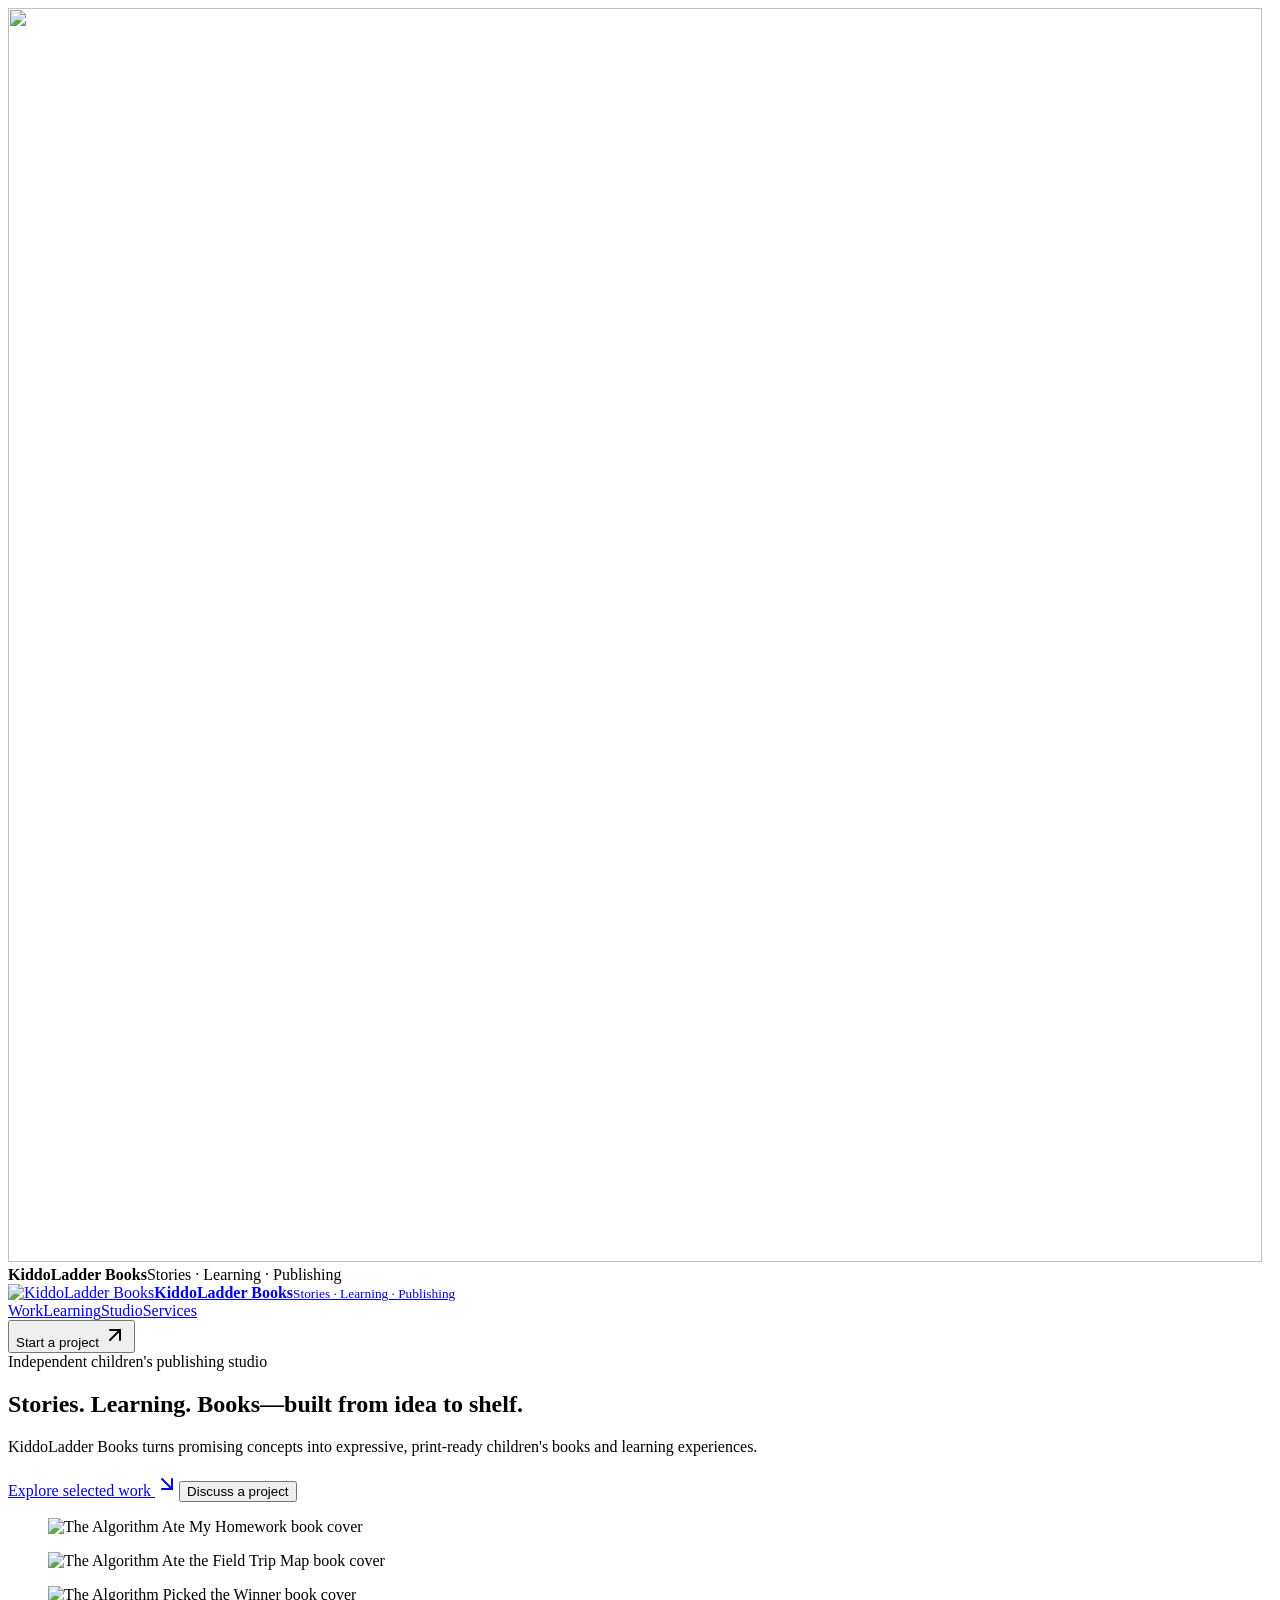
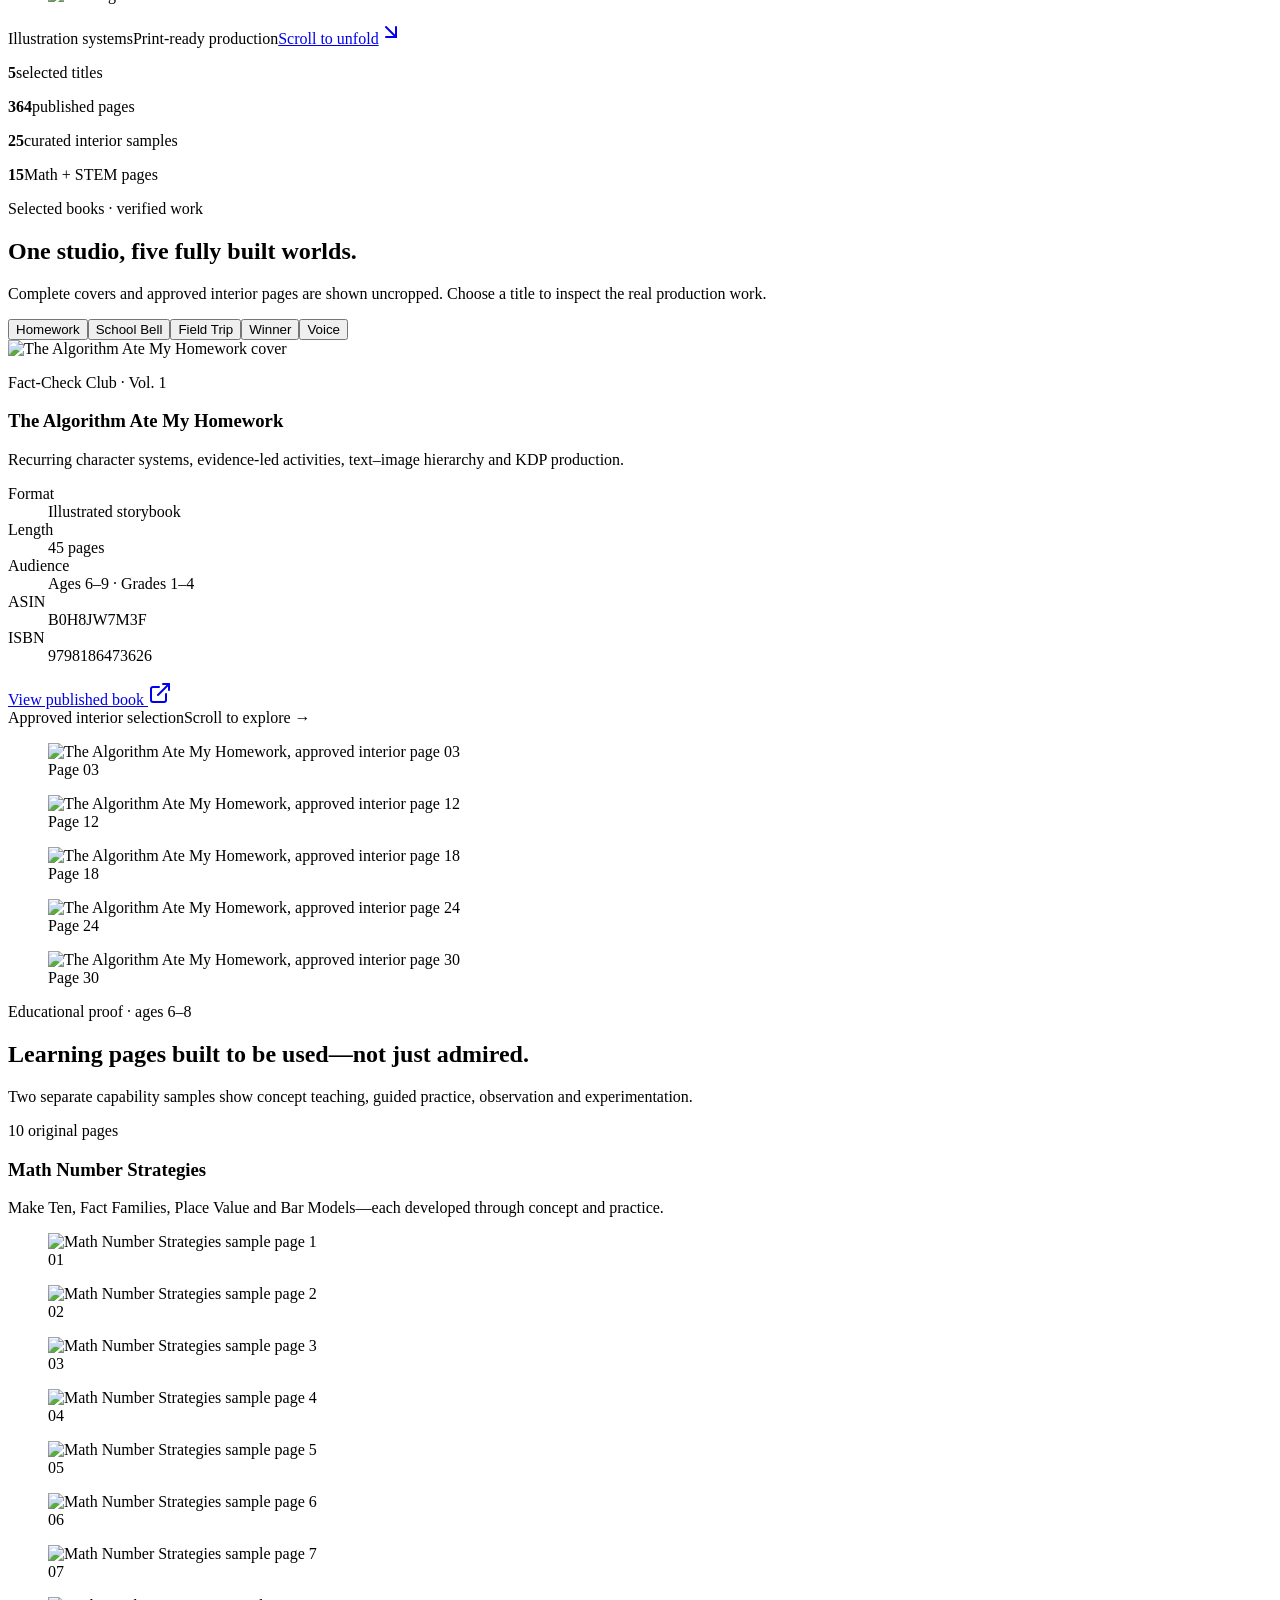
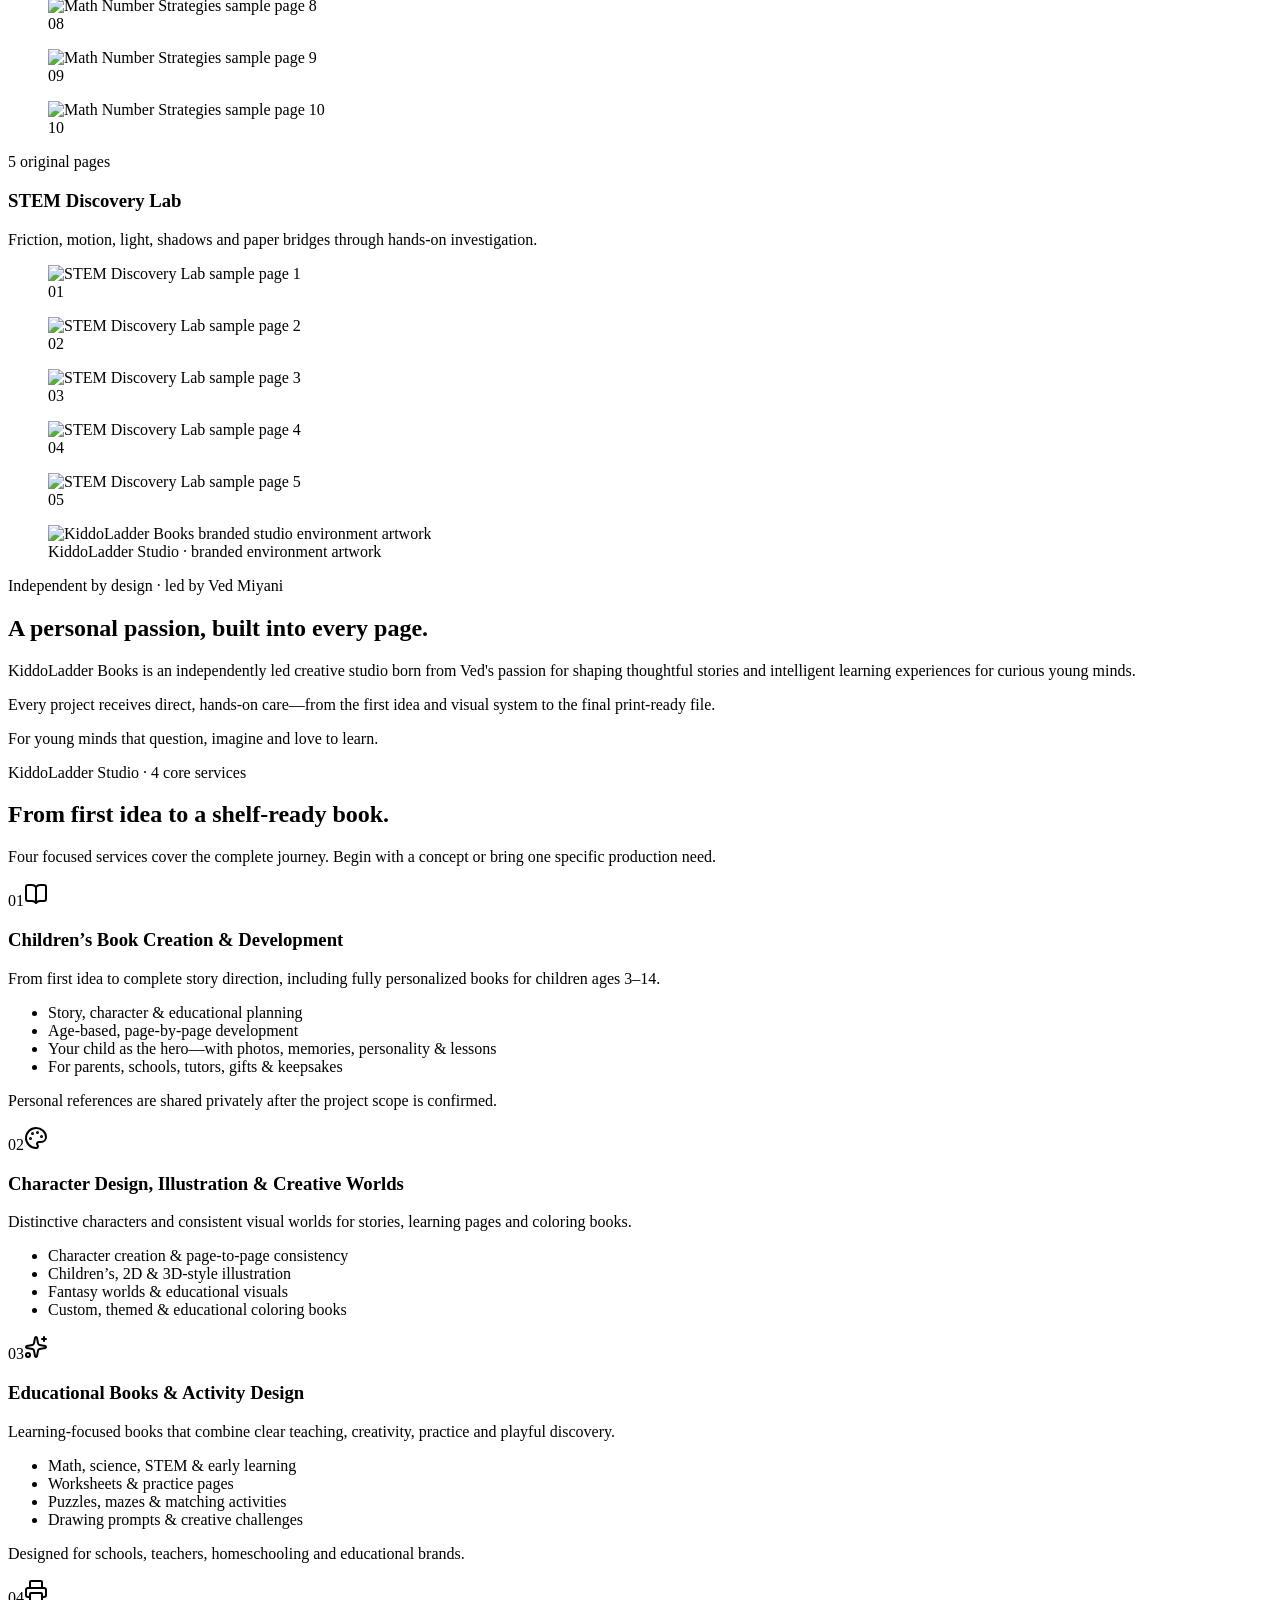
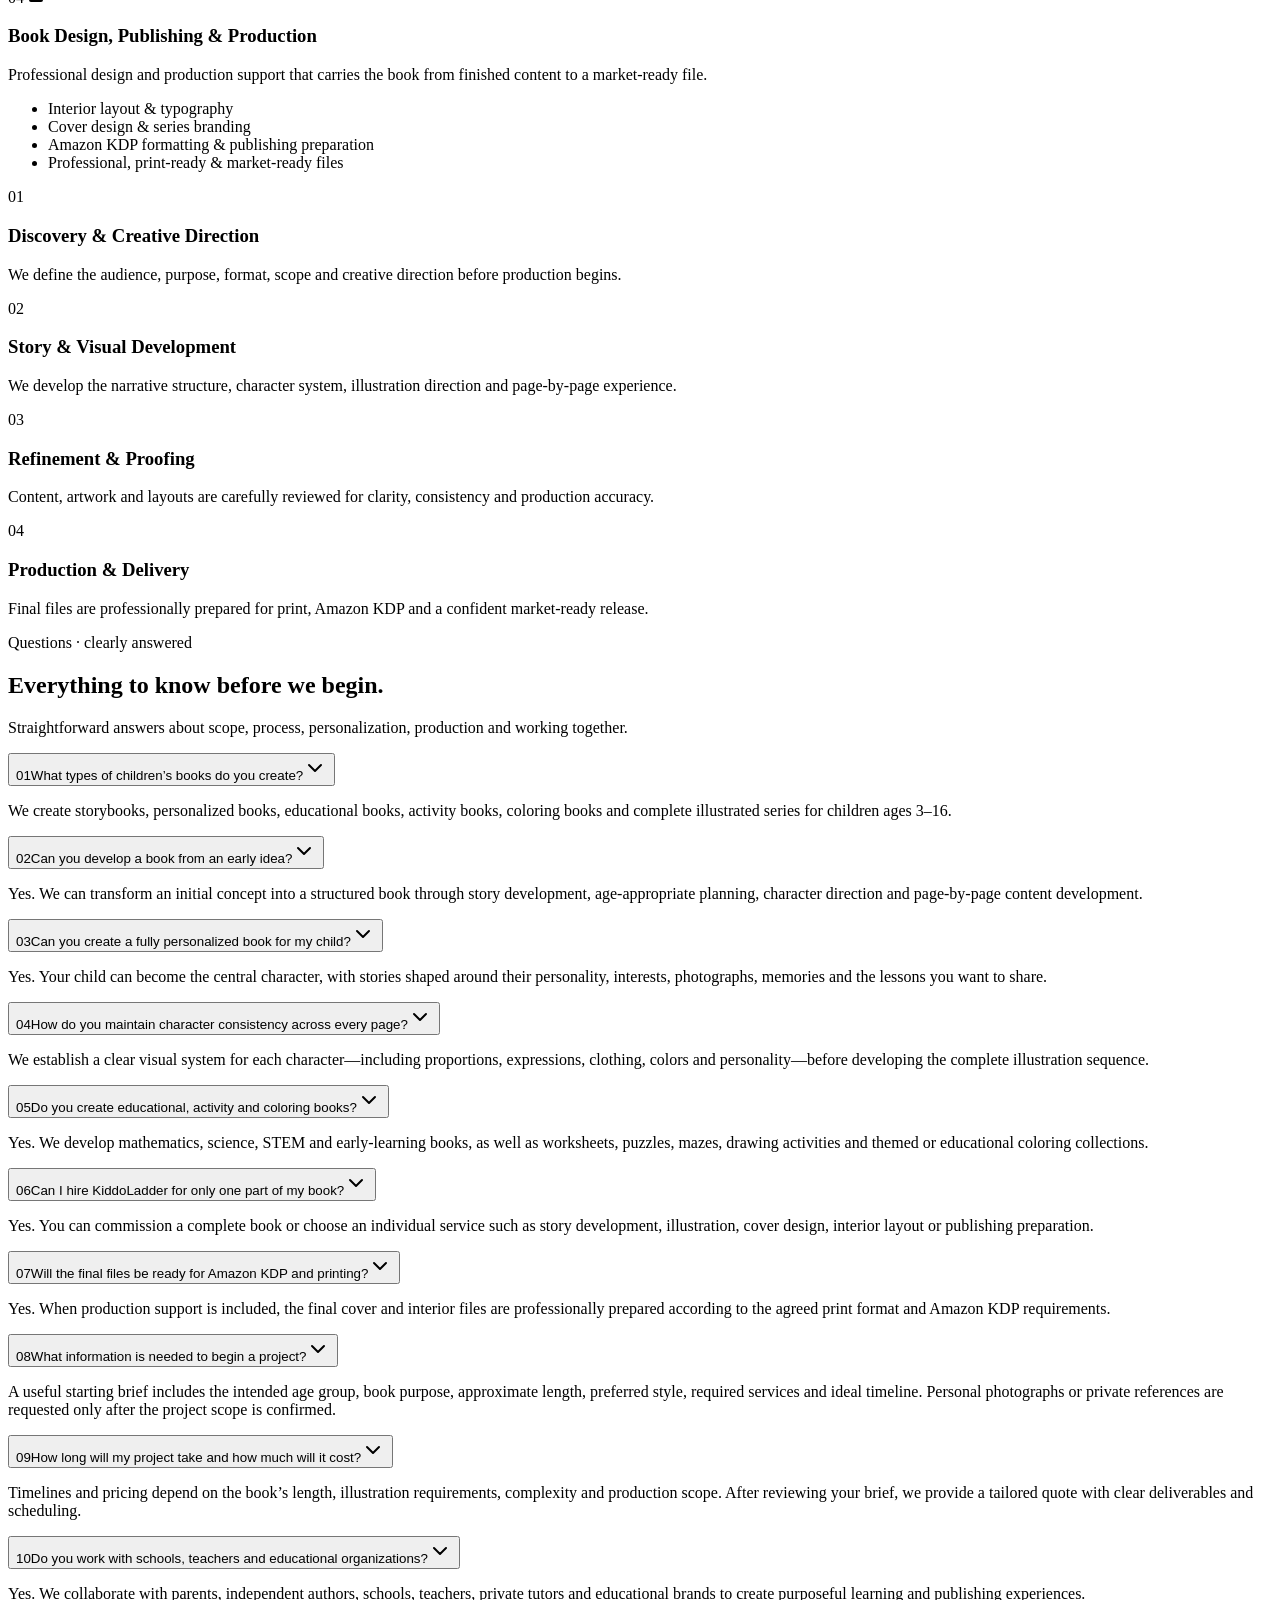
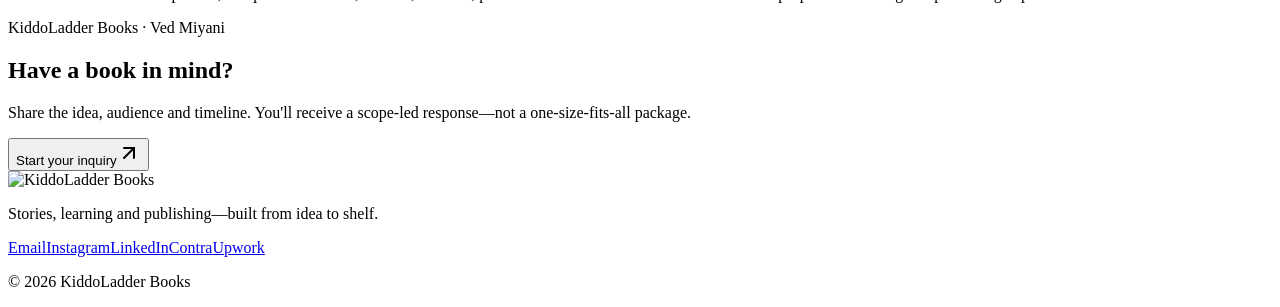
==== commit 65098561: "Remove Folio and keep portfolio content locked" ====
--- a/index.html
+++ b/index.html
@@ -1,2 +1,2 @@
-<!DOCTYPE html><html lang="en"><head><meta charSet="utf-8"/><meta name="viewport" content="width=device-width, initial-scale=1"/><link rel="preload" as="image" imageSrcSet="/kiddoladder-books/assets/brand/kiddoladder-logo-official.png 640w, /kiddoladder-books/assets/brand/kiddoladder-logo-official.png 750w, /kiddoladder-books/assets/brand/kiddoladder-logo-official.png 828w, /kiddoladder-books/assets/brand/kiddoladder-logo-official.png 1080w, /kiddoladder-books/assets/brand/kiddoladder-logo-official.png 1200w, /kiddoladder-books/assets/brand/kiddoladder-logo-official.png 1920w, /kiddoladder-books/assets/brand/kiddoladder-logo-official.png 2048w" fetchPriority="high"/><link rel="preload" as="image" href="/kiddoladder-books/assets/brand/folio-actions/folio-action-01.webp" fetchPriority="high"/><link rel="preload" as="image" href="/kiddoladder-books/assets/brand/folio-actions/folio-action-02.webp" fetchPriority="high"/><link rel="preload" as="image" href="/kiddoladder-books/assets/brand/folio-actions/folio-action-03.webp" fetchPriority="high"/><link rel="preload" as="image" href="/kiddoladder-books/assets/brand/folio-actions/folio-action-04.webp" fetchPriority="high"/><link rel="preload" as="image" href="/kiddoladder-books/assets/brand/folio-actions/folio-action-05.webp" fetchPriority="high"/><link rel="preload" as="image" href="/kiddoladder-books/assets/brand/folio-actions/folio-action-06.webp" fetchPriority="high"/><link rel="preload" as="image" href="/kiddoladder-books/assets/brand/folio-actions/folio-action-07.webp" fetchPriority="auto"/><link rel="preload" as="image" href="/kiddoladder-books/assets/brand/folio-actions/folio-action-08.webp" fetchPriority="auto"/><link rel="preload" as="image" href="/kiddoladder-books/assets/brand/folio-actions/folio-action-09.webp" fetchPriority="auto"/><link rel="preload" as="image" imageSrcSet="/kiddoladder-books/assets/books/homework/cover.webp 640w, /kiddoladder-books/assets/books/homework/cover.webp 750w, /kiddoladder-books/assets/books/homework/cover.webp 828w, /kiddoladder-books/assets/books/homework/cover.webp 1080w, /kiddoladder-books/assets/books/homework/cover.webp 1200w" imageSizes="(max-width: 760px) 44vw, 21vw" fetchPriority="high"/><link rel="preload" as="image" imageSrcSet="/kiddoladder-books/assets/books/field-trip-map/cover.webp 640w, /kiddoladder-books/assets/books/field-trip-map/cover.webp 750w, /kiddoladder-books/assets/books/field-trip-map/cover.webp 828w, /kiddoladder-books/assets/books/field-trip-map/cover.webp 1080w, /kiddoladder-books/assets/books/field-trip-map/cover.webp 1200w" imageSizes="(max-width: 760px) 44vw, 21vw" fetchPriority="high"/><link rel="preload" as="image" imageSrcSet="/kiddoladder-books/assets/books/picked-the-winner/cover.webp 640w, /kiddoladder-books/assets/books/picked-the-winner/cover.webp 750w, /kiddoladder-books/assets/books/picked-the-winner/cover.webp 828w, /kiddoladder-books/assets/books/picked-the-winner/cover.webp 1080w, /kiddoladder-books/assets/books/picked-the-winner/cover.webp 1200w" imageSizes="(max-width: 760px) 44vw, 21vw" fetchPriority="high"/><link rel="stylesheet" href="/kiddoladder-books/assets/index-CUDHtMl9.css" data-rsc-css-href="/kiddoladder-books/assets/index-CUDHtMl9.css" data-precedence="vite-rsc/importer-resources"/><link rel="modulepreload" href="/kiddoladder-books/assets/layout-segment-context-BcXETZQa.js" crossorigin=""/><link rel="modulepreload" href="/kiddoladder-books/assets/rolldown-runtime-S-ySWqyJ.js" crossorigin=""/><link rel="modulepreload" href="/kiddoladder-books/assets/index-BhDY0x2g.js" crossorigin=""/><link rel="modulepreload" href="/kiddoladder-books/assets/framework-CXnKph_e.js" crossorigin=""/><link rel="modulepreload" href="/kiddoladder-books/assets/page-BXuc4O_w.js" crossorigin=""/><link rel="preload" as="image" href="/kiddoladder-books/assets/brand/folio-actions/folio-action-10.webp" fetchPriority="auto"/><link rel="preload" as="image" href="/kiddoladder-books/assets/brand/folio-actions/folio-action-11.webp" fetchPriority="auto"/><link rel="preload" as="image" href="/kiddoladder-books/assets/brand/folio-actions/folio-action-12.webp" fetchPriority="auto"/><link rel="preload" as="image" href="/kiddoladder-books/assets/brand/folio-actions/folio-action-13.webp" fetchPriority="auto"/><link rel="preload" as="image" href="/kiddoladder-books/assets/brand/folio-actions/folio-action-14.webp" fetchPriority="auto"/><link rel="preload" as="image" href="/kiddoladder-books/assets/brand/folio-actions/folio-action-15.webp" fetchPriority="auto"/><link rel="preload" as="image" href="/kiddoladder-books/assets/brand/folio-actions/folio-action-16.webp" fetchPriority="auto"/><title>KiddoLadder Books</title><meta name="description" content="Children’s publishing, personalized books for ages 3–14, illustration, coloring and activity books, educational design and print-ready production by KiddoLadder Books."/><link rel="shortcut icon" href="/kiddoladder-books/assets/brand/kiddoladder-logo-official.png"/><link rel="icon" href="/kiddoladder-books/assets/brand/kiddoladder-logo-official.png"/><script>self.__VINEXT_RSC_PARAMS__={}</script><script>self.__VINEXT_RSC_NAV__={"pathname":"/","searchParams":[]}</script><link rel="modulepreload" href="/kiddoladder-books/assets/index-BhDY0x2g.js" />
-</head><body><div class="brand-intro" aria-hidden="true"><div class="brand-intro-mark"><img src="/kiddoladder-books/assets/brand/kiddoladder-logo-official.png" alt="" width="1254" height="1254" loading="eager" fetchPriority="high" decoding="async" srcSet="/kiddoladder-books/assets/brand/kiddoladder-logo-official.png 640w, /kiddoladder-books/assets/brand/kiddoladder-logo-official.png 750w, /kiddoladder-books/assets/brand/kiddoladder-logo-official.png 828w, /kiddoladder-books/assets/brand/kiddoladder-logo-official.png 1080w, /kiddoladder-books/assets/brand/kiddoladder-logo-official.png 1200w, /kiddoladder-books/assets/brand/kiddoladder-logo-official.png 1920w, /kiddoladder-books/assets/brand/kiddoladder-logo-official.png 2048w" data-nimg="1"/><div><strong>KiddoLadder Books</strong><span>Stories · Learning · Publishing</span></div></div><span class="intro-line"></span></div><main><div class="motion-progress" aria-hidden="true"></div><div class="pointer-glow" aria-hidden="true"></div><aside class="folio-mascot folio-intro has-message" data-action="intro" data-zone="lower-right" data-tracking="false" aria-label="Folio, KiddoLadder’s playful studio mascot"><p class="folio-caption" aria-live="polite">Welcome to KiddoLadder—Folio is turning the first page.</p><div class="folio-portrait"><span class="folio-spark folio-spark-one" aria-hidden="true"></span><span class="folio-spark folio-spark-two" aria-hidden="true"></span><span class="folio-presence-ring" aria-hidden="true"></span><div class="folio-art"><img class="" src="/kiddoladder-books/assets/brand/folio-actions/folio-action-01.webp" alt="" aria-hidden="true" loading="eager" decoding="async" fetchPriority="high"/><img class="is-active" src="/kiddoladder-books/assets/brand/folio-actions/folio-action-02.webp" alt="Folio, KiddoLadder’s origami page-fox mascot" loading="eager" decoding="async" fetchPriority="high"/><img class="" src="/kiddoladder-books/assets/brand/folio-actions/folio-action-03.webp" alt="" aria-hidden="true" loading="eager" decoding="async" fetchPriority="high"/><img class="" src="/kiddoladder-books/assets/brand/folio-actions/folio-action-04.webp" alt="" aria-hidden="true" loading="eager" decoding="async" fetchPriority="high"/><img class="" src="/kiddoladder-books/assets/brand/folio-actions/folio-action-05.webp" alt="" aria-hidden="true" loading="eager" decoding="async" fetchPriority="high"/><img class="" src="/kiddoladder-books/assets/brand/folio-actions/folio-action-06.webp" alt="" aria-hidden="true" loading="eager" decoding="async" fetchPriority="high"/><img class="" src="/kiddoladder-books/assets/brand/folio-actions/folio-action-07.webp" alt="" aria-hidden="true" loading="eager" decoding="async" fetchPriority="auto"/><img class="" src="/kiddoladder-books/assets/brand/folio-actions/folio-action-08.webp" alt="" aria-hidden="true" loading="eager" decoding="async" fetchPriority="auto"/><img class="" src="/kiddoladder-books/assets/brand/folio-actions/folio-action-09.webp" alt="" aria-hidden="true" loading="eager" decoding="async" fetchPriority="auto"/><img class="" src="/kiddoladder-books/assets/brand/folio-actions/folio-action-10.webp" alt="" aria-hidden="true" loading="eager" decoding="async" fetchPriority="auto"/><img class="" src="/kiddoladder-books/assets/brand/folio-actions/folio-action-11.webp" alt="" aria-hidden="true" loading="eager" decoding="async" fetchPriority="auto"/><img class="" src="/kiddoladder-books/assets/brand/folio-actions/folio-action-12.webp" alt="" aria-hidden="true" loading="eager" decoding="async" fetchPriority="auto"/><img class="" src="/kiddoladder-books/assets/brand/folio-actions/folio-action-13.webp" alt="" aria-hidden="true" loading="eager" decoding="async" fetchPriority="auto"/><img class="" src="/kiddoladder-books/assets/brand/folio-actions/folio-action-14.webp" alt="" aria-hidden="true" loading="eager" decoding="async" fetchPriority="auto"/><img class="" src="/kiddoladder-books/assets/brand/folio-actions/folio-action-15.webp" alt="" aria-hidden="true" loading="eager" decoding="async" fetchPriority="auto"/><img class="" src="/kiddoladder-books/assets/brand/folio-actions/folio-action-16.webp" alt="" aria-hidden="true" loading="eager" decoding="async" fetchPriority="auto"/></div><span class="folio-nameplate" aria-hidden="true">Folio</span></div></aside><header class="site-header"><a class="brand-lockup" href="#top" aria-label="KiddoLadder Books home"><img src="/kiddoladder-books/assets/brand/kiddoladder-logo-official.png" alt="KiddoLadder Books" width="1254" height="1254" loading="eager" fetchPriority="high" decoding="async" srcSet="/kiddoladder-books/assets/brand/kiddoladder-logo-official.png 640w, /kiddoladder-books/assets/brand/kiddoladder-logo-official.png 750w, /kiddoladder-books/assets/brand/kiddoladder-logo-official.png 828w, /kiddoladder-books/assets/brand/kiddoladder-logo-official.png 1080w, /kiddoladder-books/assets/brand/kiddoladder-logo-official.png 1200w, /kiddoladder-books/assets/brand/kiddoladder-logo-official.png 1920w, /kiddoladder-books/assets/brand/kiddoladder-logo-official.png 2048w" data-nimg="1"/><span class="brand-descriptor"><strong>KiddoLadder Books</strong><small>Stories · Learning · Publishing</small></span></a><nav aria-label="Main navigation"><a href="#work">Work</a><a href="#learning">Learning</a><a href="#studio">Studio</a><a href="#services">Services</a></nav><button class="header-cta" type="button" aria-haspopup="dialog" aria-expanded="false" data-state="closed" data-slot="dialog-trigger">Start a project <svg xmlns="http://www.w3.org/2000/svg" width="24" height="24" viewBox="0 0 24 24" fill="none" stroke="currentColor" stroke-width="2" stroke-linecap="round" stroke-linejoin="round" class="lucide lucide-arrow-up-right" aria-hidden="true"><path d="M7 7h10v10"></path><path d="M7 17 17 7"></path></svg></button></header><section class="hero" id="top"><div class="hero-copy" data-reveal="true"><div class="eyebrow"><span></span> Independent children&#x27;s publishing studio</div><h1 class="hero-title"><span>Stories.</span> <span>Learning.</span> <span>Books—built from idea to shelf.</span></h1><p>KiddoLadder Books turns promising concepts into expressive, print-ready children&#x27;s books and learning experiences.</p><div class="hero-actions"><a class="primary-button" href="#work">Explore selected work <svg xmlns="http://www.w3.org/2000/svg" width="24" height="24" viewBox="0 0 24 24" fill="none" stroke="currentColor" stroke-width="2" stroke-linecap="round" stroke-linejoin="round" class="lucide lucide-arrow-down-right" aria-hidden="true"><path d="m7 7 10 10"></path><path d="M17 7v10H7"></path></svg></a><button class="text-button" type="button" aria-haspopup="dialog" aria-expanded="false" data-state="closed" data-slot="dialog-trigger">Discuss a project</button></div></div><div class="hero-stage" aria-label="Selected KiddoLadder book covers"><div class="stage-glow"></div><figure class="hero-book hero-book-1"><img src="/kiddoladder-books/assets/books/homework/cover.webp" alt="The Algorithm Ate My Homework book cover" width="720" height="900" loading="eager" fetchPriority="high" decoding="async" srcSet="/kiddoladder-books/assets/books/homework/cover.webp 640w, /kiddoladder-books/assets/books/homework/cover.webp 750w, /kiddoladder-books/assets/books/homework/cover.webp 828w, /kiddoladder-books/assets/books/homework/cover.webp 1080w, /kiddoladder-books/assets/books/homework/cover.webp 1200w" sizes="(max-width: 760px) 44vw, 21vw" data-nimg="1"/></figure><figure class="hero-book hero-book-2"><img src="/kiddoladder-books/assets/books/field-trip-map/cover.webp" alt="The Algorithm Ate the Field Trip Map book cover" width="720" height="900" loading="eager" fetchPriority="high" decoding="async" srcSet="/kiddoladder-books/assets/books/field-trip-map/cover.webp 640w, /kiddoladder-books/assets/books/field-trip-map/cover.webp 750w, /kiddoladder-books/assets/books/field-trip-map/cover.webp 828w, /kiddoladder-books/assets/books/field-trip-map/cover.webp 1080w, /kiddoladder-books/assets/books/field-trip-map/cover.webp 1200w" sizes="(max-width: 760px) 44vw, 21vw" data-nimg="1"/></figure><figure class="hero-book hero-book-3"><img src="/kiddoladder-books/assets/books/picked-the-winner/cover.webp" alt="The Algorithm Picked the Winner book cover" width="720" height="900" loading="eager" fetchPriority="high" decoding="async" srcSet="/kiddoladder-books/assets/books/picked-the-winner/cover.webp 640w, /kiddoladder-books/assets/books/picked-the-winner/cover.webp 750w, /kiddoladder-books/assets/books/picked-the-winner/cover.webp 828w, /kiddoladder-books/assets/books/picked-the-winner/cover.webp 1080w, /kiddoladder-books/assets/books/picked-the-winner/cover.webp 1200w" sizes="(max-width: 760px) 44vw, 21vw" data-nimg="1"/></figure><span class="orbit-label orbit-one">Illustration systems</span><span class="orbit-label orbit-two">Print-ready production</span><a class="scroll-cue" href="#work"><span>Scroll to unfold</span><svg xmlns="http://www.w3.org/2000/svg" width="24" height="24" viewBox="0 0 24 24" fill="none" stroke="currentColor" stroke-width="2" stroke-linecap="round" stroke-linejoin="round" class="lucide lucide-arrow-down-right" aria-hidden="true"><path d="m7 7 10 10"></path><path d="M17 7v10H7"></path></svg></a></div></section><section class="proof-strip" aria-label="Verified portfolio highlights" data-reveal="true"><p><strong>5</strong><span>selected titles</span></p><p><strong>364</strong><span>published pages</span></p><p><strong>25</strong><span>curated interior samples</span></p><p><strong>15</strong><span>Math + STEM pages</span></p></section><section class="work-section" id="work"><div class="section-heading" data-reveal="true"><div><p class="section-kicker">Selected books · verified work</p><h2>One studio, five fully built worlds.</h2></div><p>Complete covers and approved interior pages are shown uncropped. Choose a title to inspect the real production work.</p></div><div dir="ltr" data-orientation="horizontal" data-slot="tabs" class="group/tabs flex gap-2 data-[orientation=horizontal]:flex-col book-tabs" data-reveal="true"><div role="tablist" aria-orientation="horizontal" data-slot="tabs-list" data-variant="default" class="group/tabs-list inline-flex w-fit items-center justify-center rounded-lg p-[3px] text-muted-foreground group-data-[orientation=horizontal]/tabs:h-9 group-data-[orientation=vertical]/tabs:h-fit group-data-[orientation=vertical]/tabs:flex-col data-[variant=line]:rounded-none bg-muted book-tab-list" aria-label="Choose a book" tabindex="-1" data-orientation="horizontal" style="outline:none"><button type="button" role="tab" aria-selected="true" aria-controls="radix-_R_jr6_-content-homework" data-state="active" id="radix-_R_jr6_-trigger-homework" data-slot="tabs-trigger" class="relative inline-flex h-[calc(100%-1px)] flex-1 items-center justify-center gap-1.5 rounded-md border border-transparent px-2 py-1 text-sm font-medium whitespace-nowrap text-foreground/60 transition-all group-data-[orientation=vertical]/tabs:w-full group-data-[orientation=vertical]/tabs:justify-start hover:text-foreground focus-visible:border-ring focus-visible:ring-[3px] focus-visible:ring-ring/50 focus-visible:outline-1 focus-visible:outline-ring disabled:pointer-events-none disabled:opacity-50 group-data-[variant=default]/tabs-list:data-[state=active]:shadow-sm group-data-[variant=line]/tabs-list:data-[state=active]:shadow-none dark:text-muted-foreground dark:hover:text-foreground [&amp;_svg]:pointer-events-none [&amp;_svg]:shrink-0 [&amp;_svg:not([class*=&#x27;size-&#x27;])]:size-4 group-data-[variant=line]/tabs-list:bg-transparent group-data-[variant=line]/tabs-list:data-[state=active]:bg-transparent dark:group-data-[variant=line]/tabs-list:data-[state=active]:border-transparent dark:group-data-[variant=line]/tabs-list:data-[state=active]:bg-transparent data-[state=active]:bg-background data-[state=active]:text-foreground dark:data-[state=active]:border-input dark:data-[state=active]:bg-input/30 dark:data-[state=active]:text-foreground after:absolute after:bg-foreground after:opacity-0 after:transition-opacity group-data-[orientation=horizontal]/tabs:after:inset-x-0 group-data-[orientation=horizontal]/tabs:after:bottom-[-5px] group-data-[orientation=horizontal]/tabs:after:h-0.5 group-data-[orientation=vertical]/tabs:after:inset-y-0 group-data-[orientation=vertical]/tabs:after:-right-1 group-data-[orientation=vertical]/tabs:after:w-0.5 group-data-[variant=line]/tabs-list:data-[state=active]:after:opacity-100" tabindex="-1" data-orientation="horizontal" data-radix-collection-item="">Homework</button><button type="button" role="tab" aria-selected="false" aria-controls="radix-_R_jr6_-content-school-bell" data-state="inactive" id="radix-_R_jr6_-trigger-school-bell" data-slot="tabs-trigger" class="relative inline-flex h-[calc(100%-1px)] flex-1 items-center justify-center gap-1.5 rounded-md border border-transparent px-2 py-1 text-sm font-medium whitespace-nowrap text-foreground/60 transition-all group-data-[orientation=vertical]/tabs:w-full group-data-[orientation=vertical]/tabs:justify-start hover:text-foreground focus-visible:border-ring focus-visible:ring-[3px] focus-visible:ring-ring/50 focus-visible:outline-1 focus-visible:outline-ring disabled:pointer-events-none disabled:opacity-50 group-data-[variant=default]/tabs-list:data-[state=active]:shadow-sm group-data-[variant=line]/tabs-list:data-[state=active]:shadow-none dark:text-muted-foreground dark:hover:text-foreground [&amp;_svg]:pointer-events-none [&amp;_svg]:shrink-0 [&amp;_svg:not([class*=&#x27;size-&#x27;])]:size-4 group-data-[variant=line]/tabs-list:bg-transparent group-data-[variant=line]/tabs-list:data-[state=active]:bg-transparent dark:group-data-[variant=line]/tabs-list:data-[state=active]:border-transparent dark:group-data-[variant=line]/tabs-list:data-[state=active]:bg-transparent data-[state=active]:bg-background data-[state=active]:text-foreground dark:data-[state=active]:border-input dark:data-[state=active]:bg-input/30 dark:data-[state=active]:text-foreground after:absolute after:bg-foreground after:opacity-0 after:transition-opacity group-data-[orientation=horizontal]/tabs:after:inset-x-0 group-data-[orientation=horizontal]/tabs:after:bottom-[-5px] group-data-[orientation=horizontal]/tabs:after:h-0.5 group-data-[orientation=vertical]/tabs:after:inset-y-0 group-data-[orientation=vertical]/tabs:after:-right-1 group-data-[orientation=vertical]/tabs:after:w-0.5 group-data-[variant=line]/tabs-list:data-[state=active]:after:opacity-100" tabindex="-1" data-orientation="horizontal" data-radix-collection-item="">School Bell</button><button type="button" role="tab" aria-selected="false" aria-controls="radix-_R_jr6_-content-field-trip-map" data-state="inactive" id="radix-_R_jr6_-trigger-field-trip-map" data-slot="tabs-trigger" class="relative inline-flex h-[calc(100%-1px)] flex-1 items-center justify-center gap-1.5 rounded-md border border-transparent px-2 py-1 text-sm font-medium whitespace-nowrap text-foreground/60 transition-all group-data-[orientation=vertical]/tabs:w-full group-data-[orientation=vertical]/tabs:justify-start hover:text-foreground focus-visible:border-ring focus-visible:ring-[3px] focus-visible:ring-ring/50 focus-visible:outline-1 focus-visible:outline-ring disabled:pointer-events-none disabled:opacity-50 group-data-[variant=default]/tabs-list:data-[state=active]:shadow-sm group-data-[variant=line]/tabs-list:data-[state=active]:shadow-none dark:text-muted-foreground dark:hover:text-foreground [&amp;_svg]:pointer-events-none [&amp;_svg]:shrink-0 [&amp;_svg:not([class*=&#x27;size-&#x27;])]:size-4 group-data-[variant=line]/tabs-list:bg-transparent group-data-[variant=line]/tabs-list:data-[state=active]:bg-transparent dark:group-data-[variant=line]/tabs-list:data-[state=active]:border-transparent dark:group-data-[variant=line]/tabs-list:data-[state=active]:bg-transparent data-[state=active]:bg-background data-[state=active]:text-foreground dark:data-[state=active]:border-input dark:data-[state=active]:bg-input/30 dark:data-[state=active]:text-foreground after:absolute after:bg-foreground after:opacity-0 after:transition-opacity group-data-[orientation=horizontal]/tabs:after:inset-x-0 group-data-[orientation=horizontal]/tabs:after:bottom-[-5px] group-data-[orientation=horizontal]/tabs:after:h-0.5 group-data-[orientation=vertical]/tabs:after:inset-y-0 group-data-[orientation=vertical]/tabs:after:-right-1 group-data-[orientation=vertical]/tabs:after:w-0.5 group-data-[variant=line]/tabs-list:data-[state=active]:after:opacity-100" tabindex="-1" data-orientation="horizontal" data-radix-collection-item="">Field Trip</button><button type="button" role="tab" aria-selected="false" aria-controls="radix-_R_jr6_-content-picked-the-winner" data-state="inactive" id="radix-_R_jr6_-trigger-picked-the-winner" data-slot="tabs-trigger" class="relative inline-flex h-[calc(100%-1px)] flex-1 items-center justify-center gap-1.5 rounded-md border border-transparent px-2 py-1 text-sm font-medium whitespace-nowrap text-foreground/60 transition-all group-data-[orientation=vertical]/tabs:w-full group-data-[orientation=vertical]/tabs:justify-start hover:text-foreground focus-visible:border-ring focus-visible:ring-[3px] focus-visible:ring-ring/50 focus-visible:outline-1 focus-visible:outline-ring disabled:pointer-events-none disabled:opacity-50 group-data-[variant=default]/tabs-list:data-[state=active]:shadow-sm group-data-[variant=line]/tabs-list:data-[state=active]:shadow-none dark:text-muted-foreground dark:hover:text-foreground [&amp;_svg]:pointer-events-none [&amp;_svg]:shrink-0 [&amp;_svg:not([class*=&#x27;size-&#x27;])]:size-4 group-data-[variant=line]/tabs-list:bg-transparent group-data-[variant=line]/tabs-list:data-[state=active]:bg-transparent dark:group-data-[variant=line]/tabs-list:data-[state=active]:border-transparent dark:group-data-[variant=line]/tabs-list:data-[state=active]:bg-transparent data-[state=active]:bg-background data-[state=active]:text-foreground dark:data-[state=active]:border-input dark:data-[state=active]:bg-input/30 dark:data-[state=active]:text-foreground after:absolute after:bg-foreground after:opacity-0 after:transition-opacity group-data-[orientation=horizontal]/tabs:after:inset-x-0 group-data-[orientation=horizontal]/tabs:after:bottom-[-5px] group-data-[orientation=horizontal]/tabs:after:h-0.5 group-data-[orientation=vertical]/tabs:after:inset-y-0 group-data-[orientation=vertical]/tabs:after:-right-1 group-data-[orientation=vertical]/tabs:after:w-0.5 group-data-[variant=line]/tabs-list:data-[state=active]:after:opacity-100" tabindex="-1" data-orientation="horizontal" data-radix-collection-item="">Winner</button><button type="button" role="tab" aria-selected="false" aria-controls="radix-_R_jr6_-content-voice-before-the-bell" data-state="inactive" id="radix-_R_jr6_-trigger-voice-before-the-bell" data-slot="tabs-trigger" class="relative inline-flex h-[calc(100%-1px)] flex-1 items-center justify-center gap-1.5 rounded-md border border-transparent px-2 py-1 text-sm font-medium whitespace-nowrap text-foreground/60 transition-all group-data-[orientation=vertical]/tabs:w-full group-data-[orientation=vertical]/tabs:justify-start hover:text-foreground focus-visible:border-ring focus-visible:ring-[3px] focus-visible:ring-ring/50 focus-visible:outline-1 focus-visible:outline-ring disabled:pointer-events-none disabled:opacity-50 group-data-[variant=default]/tabs-list:data-[state=active]:shadow-sm group-data-[variant=line]/tabs-list:data-[state=active]:shadow-none dark:text-muted-foreground dark:hover:text-foreground [&amp;_svg]:pointer-events-none [&amp;_svg]:shrink-0 [&amp;_svg:not([class*=&#x27;size-&#x27;])]:size-4 group-data-[variant=line]/tabs-list:bg-transparent group-data-[variant=line]/tabs-list:data-[state=active]:bg-transparent dark:group-data-[variant=line]/tabs-list:data-[state=active]:border-transparent dark:group-data-[variant=line]/tabs-list:data-[state=active]:bg-transparent data-[state=active]:bg-background data-[state=active]:text-foreground dark:data-[state=active]:border-input dark:data-[state=active]:bg-input/30 dark:data-[state=active]:text-foreground after:absolute after:bg-foreground after:opacity-0 after:transition-opacity group-data-[orientation=horizontal]/tabs:after:inset-x-0 group-data-[orientation=horizontal]/tabs:after:bottom-[-5px] group-data-[orientation=horizontal]/tabs:after:h-0.5 group-data-[orientation=vertical]/tabs:after:inset-y-0 group-data-[orientation=vertical]/tabs:after:-right-1 group-data-[orientation=vertical]/tabs:after:w-0.5 group-data-[variant=line]/tabs-list:data-[state=active]:after:opacity-100" tabindex="-1" data-orientation="horizontal" data-radix-collection-item="">Voice</button></div><div data-state="active" data-orientation="horizontal" role="tabpanel" aria-labelledby="radix-_R_jr6_-trigger-homework" id="radix-_R_jr6_-content-homework" tabindex="0" data-slot="tabs-content" class="flex-1 outline-none book-panel" style="animation-duration:0s"><div class="book-cover-card"><img src="/kiddoladder-books/assets/books/homework/cover.webp" alt="The Algorithm Ate My Homework cover" width="720" height="900" loading="lazy" decoding="async" srcSet="/kiddoladder-books/assets/books/homework/cover.webp 640w, /kiddoladder-books/assets/books/homework/cover.webp 750w, /kiddoladder-books/assets/books/homework/cover.webp 828w, /kiddoladder-books/assets/books/homework/cover.webp 1080w, /kiddoladder-books/assets/books/homework/cover.webp 1200w" sizes="(max-width: 760px) 72vw, 26vw" data-nimg="1"/></div><div class="book-details"><p class="book-volume">Fact-Check Club · Vol. 1</p><h3>The Algorithm Ate My Homework</h3><p class="book-summary">Recurring character systems, evidence-led activities, text–image hierarchy and KDP production.</p><dl class="metadata-grid"><div><dt>Format</dt><dd>Illustrated storybook</dd></div><div><dt>Length</dt><dd>45<!-- --> pages</dd></div><div><dt>Audience</dt><dd>Ages 6–9 · Grades 1–4</dd></div><div><dt>ASIN</dt><dd>B0H8JW7M3F</dd></div><div><dt>ISBN</dt><dd>9798186473626</dd></div></dl><a class="amazon-link" href="https://www.amazon.com/dp/B0H8JW7M3F" target="_blank" rel="noreferrer">View published book <svg xmlns="http://www.w3.org/2000/svg" width="24" height="24" viewBox="0 0 24 24" fill="none" stroke="currentColor" stroke-width="2" stroke-linecap="round" stroke-linejoin="round" class="lucide lucide-external-link" aria-hidden="true"><path d="M15 3h6v6"></path><path d="M10 14 21 3"></path><path d="M18 13v6a2 2 0 0 1-2 2H5a2 2 0 0 1-2-2V8a2 2 0 0 1 2-2h6"></path></svg></a></div><div class="interior-wrap"><div class="interior-heading"><span>Approved interior selection</span><span>Scroll to explore →</span></div><div class="interior-rail"><figure class="interior-page"><img src="/kiddoladder-books/assets/books/homework/selected-pages/page-03.webp" alt="The Algorithm Ate My Homework, approved interior page 03" width="1220" height="1538" loading="lazy" decoding="async" srcSet="/kiddoladder-books/assets/books/homework/selected-pages/page-03.webp 640w, /kiddoladder-books/assets/books/homework/selected-pages/page-03.webp 750w, /kiddoladder-books/assets/books/homework/selected-pages/page-03.webp 828w, /kiddoladder-books/assets/books/homework/selected-pages/page-03.webp 1080w, /kiddoladder-books/assets/books/homework/selected-pages/page-03.webp 1200w, /kiddoladder-books/assets/books/homework/selected-pages/page-03.webp 1920w, /kiddoladder-books/assets/books/homework/selected-pages/page-03.webp 2048w" sizes="(max-width: 760px) 76vw, 32vw" data-nimg="1"/><figcaption>Page <!-- -->03</figcaption></figure><figure class="interior-page"><img src="/kiddoladder-books/assets/books/homework/selected-pages/page-12.webp" alt="The Algorithm Ate My Homework, approved interior page 12" width="1220" height="1538" loading="lazy" decoding="async" srcSet="/kiddoladder-books/assets/books/homework/selected-pages/page-12.webp 640w, /kiddoladder-books/assets/books/homework/selected-pages/page-12.webp 750w, /kiddoladder-books/assets/books/homework/selected-pages/page-12.webp 828w, /kiddoladder-books/assets/books/homework/selected-pages/page-12.webp 1080w, /kiddoladder-books/assets/books/homework/selected-pages/page-12.webp 1200w, /kiddoladder-books/assets/books/homework/selected-pages/page-12.webp 1920w, /kiddoladder-books/assets/books/homework/selected-pages/page-12.webp 2048w" sizes="(max-width: 760px) 76vw, 32vw" data-nimg="1"/><figcaption>Page <!-- -->12</figcaption></figure><figure class="interior-page"><img src="/kiddoladder-books/assets/books/homework/selected-pages/page-18.webp" alt="The Algorithm Ate My Homework, approved interior page 18" width="1220" height="1538" loading="lazy" decoding="async" srcSet="/kiddoladder-books/assets/books/homework/selected-pages/page-18.webp 640w, /kiddoladder-books/assets/books/homework/selected-pages/page-18.webp 750w, /kiddoladder-books/assets/books/homework/selected-pages/page-18.webp 828w, /kiddoladder-books/assets/books/homework/selected-pages/page-18.webp 1080w, /kiddoladder-books/assets/books/homework/selected-pages/page-18.webp 1200w, /kiddoladder-books/assets/books/homework/selected-pages/page-18.webp 1920w, /kiddoladder-books/assets/books/homework/selected-pages/page-18.webp 2048w" sizes="(max-width: 760px) 76vw, 32vw" data-nimg="1"/><figcaption>Page <!-- -->18</figcaption></figure><figure class="interior-page"><img src="/kiddoladder-books/assets/books/homework/selected-pages/page-24.webp" alt="The Algorithm Ate My Homework, approved interior page 24" width="1220" height="1538" loading="lazy" decoding="async" srcSet="/kiddoladder-books/assets/books/homework/selected-pages/page-24.webp 640w, /kiddoladder-books/assets/books/homework/selected-pages/page-24.webp 750w, /kiddoladder-books/assets/books/homework/selected-pages/page-24.webp 828w, /kiddoladder-books/assets/books/homework/selected-pages/page-24.webp 1080w, /kiddoladder-books/assets/books/homework/selected-pages/page-24.webp 1200w, /kiddoladder-books/assets/books/homework/selected-pages/page-24.webp 1920w, /kiddoladder-books/assets/books/homework/selected-pages/page-24.webp 2048w" sizes="(max-width: 760px) 76vw, 32vw" data-nimg="1"/><figcaption>Page <!-- -->24</figcaption></figure><figure class="interior-page"><img src="/kiddoladder-books/assets/books/homework/selected-pages/page-30.webp" alt="The Algorithm Ate My Homework, approved interior page 30" width="1220" height="1538" loading="lazy" decoding="async" srcSet="/kiddoladder-books/assets/books/homework/selected-pages/page-30.webp 640w, /kiddoladder-books/assets/books/homework/selected-pages/page-30.webp 750w, /kiddoladder-books/assets/books/homework/selected-pages/page-30.webp 828w, /kiddoladder-books/assets/books/homework/selected-pages/page-30.webp 1080w, /kiddoladder-books/assets/books/homework/selected-pages/page-30.webp 1200w, /kiddoladder-books/assets/books/homework/selected-pages/page-30.webp 1920w, /kiddoladder-books/assets/books/homework/selected-pages/page-30.webp 2048w" sizes="(max-width: 760px) 76vw, 32vw" data-nimg="1"/><figcaption>Page <!-- -->30</figcaption></figure></div></div></div><div data-state="inactive" data-orientation="horizontal" role="tabpanel" aria-labelledby="radix-_R_jr6_-trigger-school-bell" hidden="" id="radix-_R_jr6_-content-school-bell" tabindex="0" data-slot="tabs-content" class="flex-1 outline-none book-panel"></div><div data-state="inactive" data-orientation="horizontal" role="tabpanel" aria-labelledby="radix-_R_jr6_-trigger-field-trip-map" hidden="" id="radix-_R_jr6_-content-field-trip-map" tabindex="0" data-slot="tabs-content" class="flex-1 outline-none book-panel"></div><div data-state="inactive" data-orientation="horizontal" role="tabpanel" aria-labelledby="radix-_R_jr6_-trigger-picked-the-winner" hidden="" id="radix-_R_jr6_-content-picked-the-winner" tabindex="0" data-slot="tabs-content" class="flex-1 outline-none book-panel"></div><div data-state="inactive" data-orientation="horizontal" role="tabpanel" aria-labelledby="radix-_R_jr6_-trigger-voice-before-the-bell" hidden="" id="radix-_R_jr6_-content-voice-before-the-bell" tabindex="0" data-slot="tabs-content" class="flex-1 outline-none book-panel"></div></div></section><section class="learning-section" id="learning"><div class="section-heading learning-heading" data-reveal="true"><div><p class="section-kicker">Educational proof · ages 6–8</p><h2>Learning pages built to be used—not just admired.</h2></div><p>Two separate capability samples show concept teaching, guided practice, observation and experimentation.</p></div><div class="learning-grid"><article class="learning-card learning-card-lime motion-card tilt-card" data-reveal="true"><div class="learning-copy"><span>10 original pages</span><h3>Math Number Strategies</h3><p>Make Ten, Fact Families, Place Value and Bar Models—each developed through concept and practice.</p></div><div class="learning-rail"><figure><img src="/kiddoladder-books/assets/education/math/01_Math_Strategies.webp" alt="Math Number Strategies sample page 1" width="1275" height="1650" loading="lazy" decoding="async" srcSet="/kiddoladder-books/assets/education/math/01_Math_Strategies.webp 640w, /kiddoladder-books/assets/education/math/01_Math_Strategies.webp 750w, /kiddoladder-books/assets/education/math/01_Math_Strategies.webp 828w, /kiddoladder-books/assets/education/math/01_Math_Strategies.webp 1080w, /kiddoladder-books/assets/education/math/01_Math_Strategies.webp 1200w, /kiddoladder-books/assets/education/math/01_Math_Strategies.webp 1920w, /kiddoladder-books/assets/education/math/01_Math_Strategies.webp 2048w" sizes="(max-width: 760px) 68vw, 22vw" data-nimg="1"/><figcaption>01</figcaption></figure><figure><img src="/kiddoladder-books/assets/education/math/02_Math_Strategies.webp" alt="Math Number Strategies sample page 2" width="1275" height="1650" loading="lazy" decoding="async" srcSet="/kiddoladder-books/assets/education/math/02_Math_Strategies.webp 640w, /kiddoladder-books/assets/education/math/02_Math_Strategies.webp 750w, /kiddoladder-books/assets/education/math/02_Math_Strategies.webp 828w, /kiddoladder-books/assets/education/math/02_Math_Strategies.webp 1080w, /kiddoladder-books/assets/education/math/02_Math_Strategies.webp 1200w, /kiddoladder-books/assets/education/math/02_Math_Strategies.webp 1920w, /kiddoladder-books/assets/education/math/02_Math_Strategies.webp 2048w" sizes="(max-width: 760px) 68vw, 22vw" data-nimg="1"/><figcaption>02</figcaption></figure><figure><img src="/kiddoladder-books/assets/education/math/03_Math_Strategies.webp" alt="Math Number Strategies sample page 3" width="1275" height="1650" loading="lazy" decoding="async" srcSet="/kiddoladder-books/assets/education/math/03_Math_Strategies.webp 640w, /kiddoladder-books/assets/education/math/03_Math_Strategies.webp 750w, /kiddoladder-books/assets/education/math/03_Math_Strategies.webp 828w, /kiddoladder-books/assets/education/math/03_Math_Strategies.webp 1080w, /kiddoladder-books/assets/education/math/03_Math_Strategies.webp 1200w, /kiddoladder-books/assets/education/math/03_Math_Strategies.webp 1920w, /kiddoladder-books/assets/education/math/03_Math_Strategies.webp 2048w" sizes="(max-width: 760px) 68vw, 22vw" data-nimg="1"/><figcaption>03</figcaption></figure><figure><img src="/kiddoladder-books/assets/education/math/04_Math_Strategies.webp" alt="Math Number Strategies sample page 4" width="1275" height="1650" loading="lazy" decoding="async" srcSet="/kiddoladder-books/assets/education/math/04_Math_Strategies.webp 640w, /kiddoladder-books/assets/education/math/04_Math_Strategies.webp 750w, /kiddoladder-books/assets/education/math/04_Math_Strategies.webp 828w, /kiddoladder-books/assets/education/math/04_Math_Strategies.webp 1080w, /kiddoladder-books/assets/education/math/04_Math_Strategies.webp 1200w, /kiddoladder-books/assets/education/math/04_Math_Strategies.webp 1920w, /kiddoladder-books/assets/education/math/04_Math_Strategies.webp 2048w" sizes="(max-width: 760px) 68vw, 22vw" data-nimg="1"/><figcaption>04</figcaption></figure><figure><img src="/kiddoladder-books/assets/education/math/05_Math_Strategies.webp" alt="Math Number Strategies sample page 5" width="1275" height="1650" loading="lazy" decoding="async" srcSet="/kiddoladder-books/assets/education/math/05_Math_Strategies.webp 640w, /kiddoladder-books/assets/education/math/05_Math_Strategies.webp 750w, /kiddoladder-books/assets/education/math/05_Math_Strategies.webp 828w, /kiddoladder-books/assets/education/math/05_Math_Strategies.webp 1080w, /kiddoladder-books/assets/education/math/05_Math_Strategies.webp 1200w, /kiddoladder-books/assets/education/math/05_Math_Strategies.webp 1920w, /kiddoladder-books/assets/education/math/05_Math_Strategies.webp 2048w" sizes="(max-width: 760px) 68vw, 22vw" data-nimg="1"/><figcaption>05</figcaption></figure><figure><img src="/kiddoladder-books/assets/education/math/06_Math_Strategies.webp" alt="Math Number Strategies sample page 6" width="1275" height="1650" loading="lazy" decoding="async" srcSet="/kiddoladder-books/assets/education/math/06_Math_Strategies.webp 640w, /kiddoladder-books/assets/education/math/06_Math_Strategies.webp 750w, /kiddoladder-books/assets/education/math/06_Math_Strategies.webp 828w, /kiddoladder-books/assets/education/math/06_Math_Strategies.webp 1080w, /kiddoladder-books/assets/education/math/06_Math_Strategies.webp 1200w, /kiddoladder-books/assets/education/math/06_Math_Strategies.webp 1920w, /kiddoladder-books/assets/education/math/06_Math_Strategies.webp 2048w" sizes="(max-width: 760px) 68vw, 22vw" data-nimg="1"/><figcaption>06</figcaption></figure><figure><img src="/kiddoladder-books/assets/education/math/07_Math_Strategies.webp" alt="Math Number Strategies sample page 7" width="1275" height="1650" loading="lazy" decoding="async" srcSet="/kiddoladder-books/assets/education/math/07_Math_Strategies.webp 640w, /kiddoladder-books/assets/education/math/07_Math_Strategies.webp 750w, /kiddoladder-books/assets/education/math/07_Math_Strategies.webp 828w, /kiddoladder-books/assets/education/math/07_Math_Strategies.webp 1080w, /kiddoladder-books/assets/education/math/07_Math_Strategies.webp 1200w, /kiddoladder-books/assets/education/math/07_Math_Strategies.webp 1920w, /kiddoladder-books/assets/education/math/07_Math_Strategies.webp 2048w" sizes="(max-width: 760px) 68vw, 22vw" data-nimg="1"/><figcaption>07</figcaption></figure><figure><img src="/kiddoladder-books/assets/education/math/08_Math_Strategies.webp" alt="Math Number Strategies sample page 8" width="1275" height="1650" loading="lazy" decoding="async" srcSet="/kiddoladder-books/assets/education/math/08_Math_Strategies.webp 640w, /kiddoladder-books/assets/education/math/08_Math_Strategies.webp 750w, /kiddoladder-books/assets/education/math/08_Math_Strategies.webp 828w, /kiddoladder-books/assets/education/math/08_Math_Strategies.webp 1080w, /kiddoladder-books/assets/education/math/08_Math_Strategies.webp 1200w, /kiddoladder-books/assets/education/math/08_Math_Strategies.webp 1920w, /kiddoladder-books/assets/education/math/08_Math_Strategies.webp 2048w" sizes="(max-width: 760px) 68vw, 22vw" data-nimg="1"/><figcaption>08</figcaption></figure><figure><img src="/kiddoladder-books/assets/education/math/09_Math_Strategies.webp" alt="Math Number Strategies sample page 9" width="1275" height="1650" loading="lazy" decoding="async" srcSet="/kiddoladder-books/assets/education/math/09_Math_Strategies.webp 640w, /kiddoladder-books/assets/education/math/09_Math_Strategies.webp 750w, /kiddoladder-books/assets/education/math/09_Math_Strategies.webp 828w, /kiddoladder-books/assets/education/math/09_Math_Strategies.webp 1080w, /kiddoladder-books/assets/education/math/09_Math_Strategies.webp 1200w, /kiddoladder-books/assets/education/math/09_Math_Strategies.webp 1920w, /kiddoladder-books/assets/education/math/09_Math_Strategies.webp 2048w" sizes="(max-width: 760px) 68vw, 22vw" data-nimg="1"/><figcaption>09</figcaption></figure><figure><img src="/kiddoladder-books/assets/education/math/10_Math_Strategies.webp" alt="Math Number Strategies sample page 10" width="1275" height="1650" loading="lazy" decoding="async" srcSet="/kiddoladder-books/assets/education/math/10_Math_Strategies.webp 640w, /kiddoladder-books/assets/education/math/10_Math_Strategies.webp 750w, /kiddoladder-books/assets/education/math/10_Math_Strategies.webp 828w, /kiddoladder-books/assets/education/math/10_Math_Strategies.webp 1080w, /kiddoladder-books/assets/education/math/10_Math_Strategies.webp 1200w, /kiddoladder-books/assets/education/math/10_Math_Strategies.webp 1920w, /kiddoladder-books/assets/education/math/10_Math_Strategies.webp 2048w" sizes="(max-width: 760px) 68vw, 22vw" data-nimg="1"/><figcaption>10</figcaption></figure></div></article><article class="learning-card learning-card-blue motion-card tilt-card" data-reveal="true"><div class="learning-copy"><span>5 original pages</span><h3>STEM Discovery Lab</h3><p>Friction, motion, light, shadows and paper bridges through hands-on investigation.</p></div><div class="learning-rail"><figure><img src="/kiddoladder-books/assets/education/stem/01_STEM_Discovery_Lab.webp" alt="STEM Discovery Lab sample page 1" width="1275" height="1650" loading="lazy" decoding="async" srcSet="/kiddoladder-books/assets/education/stem/01_STEM_Discovery_Lab.webp 640w, /kiddoladder-books/assets/education/stem/01_STEM_Discovery_Lab.webp 750w, /kiddoladder-books/assets/education/stem/01_STEM_Discovery_Lab.webp 828w, /kiddoladder-books/assets/education/stem/01_STEM_Discovery_Lab.webp 1080w, /kiddoladder-books/assets/education/stem/01_STEM_Discovery_Lab.webp 1200w, /kiddoladder-books/assets/education/stem/01_STEM_Discovery_Lab.webp 1920w, /kiddoladder-books/assets/education/stem/01_STEM_Discovery_Lab.webp 2048w" sizes="(max-width: 760px) 68vw, 22vw" data-nimg="1"/><figcaption>01</figcaption></figure><figure><img src="/kiddoladder-books/assets/education/stem/02_STEM_Discovery_Lab.webp" alt="STEM Discovery Lab sample page 2" width="1275" height="1650" loading="lazy" decoding="async" srcSet="/kiddoladder-books/assets/education/stem/02_STEM_Discovery_Lab.webp 640w, /kiddoladder-books/assets/education/stem/02_STEM_Discovery_Lab.webp 750w, /kiddoladder-books/assets/education/stem/02_STEM_Discovery_Lab.webp 828w, /kiddoladder-books/assets/education/stem/02_STEM_Discovery_Lab.webp 1080w, /kiddoladder-books/assets/education/stem/02_STEM_Discovery_Lab.webp 1200w, /kiddoladder-books/assets/education/stem/02_STEM_Discovery_Lab.webp 1920w, /kiddoladder-books/assets/education/stem/02_STEM_Discovery_Lab.webp 2048w" sizes="(max-width: 760px) 68vw, 22vw" data-nimg="1"/><figcaption>02</figcaption></figure><figure><img src="/kiddoladder-books/assets/education/stem/03_STEM_Discovery_Lab.webp" alt="STEM Discovery Lab sample page 3" width="1275" height="1650" loading="lazy" decoding="async" srcSet="/kiddoladder-books/assets/education/stem/03_STEM_Discovery_Lab.webp 640w, /kiddoladder-books/assets/education/stem/03_STEM_Discovery_Lab.webp 750w, /kiddoladder-books/assets/education/stem/03_STEM_Discovery_Lab.webp 828w, /kiddoladder-books/assets/education/stem/03_STEM_Discovery_Lab.webp 1080w, /kiddoladder-books/assets/education/stem/03_STEM_Discovery_Lab.webp 1200w, /kiddoladder-books/assets/education/stem/03_STEM_Discovery_Lab.webp 1920w, /kiddoladder-books/assets/education/stem/03_STEM_Discovery_Lab.webp 2048w" sizes="(max-width: 760px) 68vw, 22vw" data-nimg="1"/><figcaption>03</figcaption></figure><figure><img src="/kiddoladder-books/assets/education/stem/04_STEM_Discovery_Lab.webp" alt="STEM Discovery Lab sample page 4" width="1275" height="1650" loading="lazy" decoding="async" srcSet="/kiddoladder-books/assets/education/stem/04_STEM_Discovery_Lab.webp 640w, /kiddoladder-books/assets/education/stem/04_STEM_Discovery_Lab.webp 750w, /kiddoladder-books/assets/education/stem/04_STEM_Discovery_Lab.webp 828w, /kiddoladder-books/assets/education/stem/04_STEM_Discovery_Lab.webp 1080w, /kiddoladder-books/assets/education/stem/04_STEM_Discovery_Lab.webp 1200w, /kiddoladder-books/assets/education/stem/04_STEM_Discovery_Lab.webp 1920w, /kiddoladder-books/assets/education/stem/04_STEM_Discovery_Lab.webp 2048w" sizes="(max-width: 760px) 68vw, 22vw" data-nimg="1"/><figcaption>04</figcaption></figure><figure><img src="/kiddoladder-books/assets/education/stem/05_STEM_Discovery_Lab.webp" alt="STEM Discovery Lab sample page 5" width="1275" height="1650" loading="lazy" decoding="async" srcSet="/kiddoladder-books/assets/education/stem/05_STEM_Discovery_Lab.webp 640w, /kiddoladder-books/assets/education/stem/05_STEM_Discovery_Lab.webp 750w, /kiddoladder-books/assets/education/stem/05_STEM_Discovery_Lab.webp 828w, /kiddoladder-books/assets/education/stem/05_STEM_Discovery_Lab.webp 1080w, /kiddoladder-books/assets/education/stem/05_STEM_Discovery_Lab.webp 1200w, /kiddoladder-books/assets/education/stem/05_STEM_Discovery_Lab.webp 1920w, /kiddoladder-books/assets/education/stem/05_STEM_Discovery_Lab.webp 2048w" sizes="(max-width: 760px) 68vw, 22vw" data-nimg="1"/><figcaption>05</figcaption></figure></div></article></div></section><section class="studio-section" id="studio"><figure class="studio-visual motion-card tilt-card" data-reveal="left"><img src="/kiddoladder-books/assets/brand/kiddoladder-studio.webp" alt="KiddoLadder Books branded studio environment artwork" width="1536" height="1024" loading="lazy" decoding="async" srcSet="/kiddoladder-books/assets/brand/kiddoladder-studio.webp 640w, /kiddoladder-books/assets/brand/kiddoladder-studio.webp 750w, /kiddoladder-books/assets/brand/kiddoladder-studio.webp 828w, /kiddoladder-books/assets/brand/kiddoladder-studio.webp 1080w, /kiddoladder-books/assets/brand/kiddoladder-studio.webp 1200w, /kiddoladder-books/assets/brand/kiddoladder-studio.webp 1920w, /kiddoladder-books/assets/brand/kiddoladder-studio.webp 2048w" sizes="(max-width: 900px) 100vw, 58vw" data-nimg="1"/><figcaption>KiddoLadder Studio · branded environment artwork</figcaption></figure><div class="studio-story" data-reveal="right"><p class="section-kicker">Independent by design · led by Ved Miyani</p><h2>A personal passion, built into every page.</h2><p class="studio-lede">KiddoLadder Books is an independently led creative studio born from Ved&#x27;s passion for shaping thoughtful stories and intelligent learning experiences for curious young minds.</p><p class="studio-care">Every project receives direct, hands-on care—from the first idea and visual system to the final print-ready file.</p><p class="studio-belief">For young minds that question, imagine and love to learn.</p></div></section><section class="services-section" id="services"><div class="section-heading services-heading" data-reveal="true"><div><p class="section-kicker">KiddoLadder Studio · 4 core services</p><h2>From first idea to a shelf-ready book.</h2></div><p>Four focused services cover the complete journey. Begin with a concept or bring one specific production need.</p></div><div class="service-grid"><article class="service-card service-card-1 motion-card tilt-card" data-reveal="true"><span class="service-number" aria-hidden="true">0<!-- -->1</span><span class="service-icon" aria-hidden="true"><svg xmlns="http://www.w3.org/2000/svg" width="24" height="24" viewBox="0 0 24 24" fill="none" stroke="currentColor" stroke-width="2" stroke-linecap="round" stroke-linejoin="round" class="lucide lucide-book-open" aria-hidden="true"><path d="M12 5v16"></path><path d="M20.001 19A2 2 0 0022 17V5a2 2 0 00-1.999-2L16 3.002A5 5 0 0012 5a5 5 0 00-4-2H4a2 2 0 00-2 2v12a2 2 0 001.999 2H8a5 5 0 014 2 5 5 0 014-2z"></path></svg></span><div><h3>Children’s Book Creation &amp; Development</h3><p>From first idea to complete story direction, including fully personalized books for children ages 3–14.</p><ul class="service-details" aria-label="Children’s Book Creation &amp; Development includes"><li>Story, character &amp; educational planning</li><li>Age-based, page-by-page development</li><li>Your child as the hero—with photos, memories, personality &amp; lessons</li><li>For parents, schools, tutors, gifts &amp; keepsakes</li></ul><p class="service-note">Personal references are shared privately after the project scope is confirmed.</p></div></article><article class="service-card service-card-2 motion-card tilt-card" data-reveal="true"><span class="service-number" aria-hidden="true">0<!-- -->2</span><span class="service-icon" aria-hidden="true"><svg xmlns="http://www.w3.org/2000/svg" width="24" height="24" viewBox="0 0 24 24" fill="none" stroke="currentColor" stroke-width="2" stroke-linecap="round" stroke-linejoin="round" class="lucide lucide-palette" aria-hidden="true"><path d="M12 22a1 1 0 0 1 0-20 10 9 0 0 1 10 9 5 5 0 0 1-5 5h-2.25a1.75 1.75 0 0 0-1.4 2.8l.3.4a1.75 1.75 0 0 1-1.4 2.8z"></path><circle cx="13.5" cy="6.5" r=".5" fill="currentColor"></circle><circle cx="17.5" cy="10.5" r=".5" fill="currentColor"></circle><circle cx="6.5" cy="12.5" r=".5" fill="currentColor"></circle><circle cx="8.5" cy="7.5" r=".5" fill="currentColor"></circle></svg></span><div><h3>Character Design, Illustration &amp; Creative Worlds</h3><p>Distinctive characters and consistent visual worlds for stories, learning pages and coloring books.</p><ul class="service-details" aria-label="Character Design, Illustration &amp; Creative Worlds includes"><li>Character creation &amp; page-to-page consistency</li><li>Children’s, 2D &amp; 3D-style illustration</li><li>Fantasy worlds &amp; educational visuals</li><li>Custom, themed &amp; educational coloring books</li></ul></div></article><article class="service-card service-card-3 motion-card tilt-card" data-reveal="true"><span class="service-number" aria-hidden="true">0<!-- -->3</span><span class="service-icon" aria-hidden="true"><svg xmlns="http://www.w3.org/2000/svg" width="24" height="24" viewBox="0 0 24 24" fill="none" stroke="currentColor" stroke-width="2" stroke-linecap="round" stroke-linejoin="round" class="lucide lucide-sparkles" aria-hidden="true"><path d="M11.017 2.814a1 1 0 0 1 1.966 0l1.051 5.558a2 2 0 0 0 1.594 1.594l5.558 1.051a1 1 0 0 1 0 1.966l-5.558 1.051a2 2 0 0 0-1.594 1.594l-1.051 5.558a1 1 0 0 1-1.966 0l-1.051-5.558a2 2 0 0 0-1.594-1.594l-5.558-1.051a1 1 0 0 1 0-1.966l5.558-1.051a2 2 0 0 0 1.594-1.594z"></path><path d="M20 2v4"></path><path d="M22 4h-4"></path><circle cx="4" cy="20" r="2"></circle></svg></span><div><h3>Educational Books &amp; Activity Design</h3><p>Learning-focused books that combine clear teaching, creativity, practice and playful discovery.</p><ul class="service-details" aria-label="Educational Books &amp; Activity Design includes"><li>Math, science, STEM &amp; early learning</li><li>Worksheets &amp; practice pages</li><li>Puzzles, mazes &amp; matching activities</li><li>Drawing prompts &amp; creative challenges</li></ul><p class="service-note">Designed for schools, teachers, homeschooling and educational brands.</p></div></article><article class="service-card service-card-4 motion-card tilt-card" data-reveal="true"><span class="service-number" aria-hidden="true">0<!-- -->4</span><span class="service-icon" aria-hidden="true"><svg xmlns="http://www.w3.org/2000/svg" width="24" height="24" viewBox="0 0 24 24" fill="none" stroke="currentColor" stroke-width="2" stroke-linecap="round" stroke-linejoin="round" class="lucide lucide-printer" aria-hidden="true"><path d="M6 18H4a2 2 0 0 1-2-2v-5a2 2 0 0 1 2-2h16a2 2 0 0 1 2 2v5a2 2 0 0 1-2 2h-2"></path><path d="M6 9V3a1 1 0 0 1 1-1h10a1 1 0 0 1 1 1v6"></path><rect x="6" y="14" width="12" height="8" rx="1"></rect></svg></span><div><h3>Book Design, Publishing &amp; Production</h3><p>Professional design and production support that carries the book from finished content to a market-ready file.</p><ul class="service-details" aria-label="Book Design, Publishing &amp; Production includes"><li>Interior layout &amp; typography</li><li>Cover design &amp; series branding</li><li>Amazon KDP formatting &amp; publishing preparation</li><li>Professional, print-ready &amp; market-ready files</li></ul></div></article></div><div class="process-band" aria-label="KiddoLadder project process" data-reveal="true"><div><span>0<!-- -->1</span><h3>Discovery &amp; Creative Direction</h3><p>We define the audience, purpose, format, scope and creative direction before production begins.</p></div><div><span>0<!-- -->2</span><h3>Story &amp; Visual Development</h3><p>We develop the narrative structure, character system, illustration direction and page-by-page experience.</p></div><div><span>0<!-- -->3</span><h3>Refinement &amp; Proofing</h3><p>Content, artwork and layouts are carefully reviewed for clarity, consistency and production accuracy.</p></div><div><span>0<!-- -->4</span><h3>Production &amp; Delivery</h3><p>Final files are professionally prepared for print, Amazon KDP and a confident market-ready release.</p></div></div></section><section class="faq-section" id="faq"><div class="faq-heading" data-reveal="true"><div><p class="section-kicker">Questions · clearly answered</p><h2>Everything to know before we begin.</h2></div><p>Straightforward answers about scope, process, personalization, production and working together.</p></div><div class="faq-grid"><article class="faq-card is-open"><button type="button" aria-expanded="true" aria-controls="faq-answer-1"><span class="faq-number" aria-hidden="true">01</span><span class="faq-question" id="faq-question-1">What types of children’s books do you create?</span><svg xmlns="http://www.w3.org/2000/svg" width="24" height="24" viewBox="0 0 24 24" fill="none" stroke="currentColor" stroke-width="2" stroke-linecap="round" stroke-linejoin="round" class="lucide lucide-chevron-down" aria-hidden="true"><path d="m6 9 6 6 6-6"></path></svg></button><div class="faq-answer" id="faq-answer-1" role="region" aria-labelledby="faq-question-1" aria-hidden="false"><div><p>We create storybooks, personalized books, educational books, activity books, coloring books and complete illustrated series for children ages 3–16.</p></div></div></article><article class="faq-card"><button type="button" aria-expanded="false" aria-controls="faq-answer-2"><span class="faq-number" aria-hidden="true">02</span><span class="faq-question" id="faq-question-2">Can you develop a book from an early idea?</span><svg xmlns="http://www.w3.org/2000/svg" width="24" height="24" viewBox="0 0 24 24" fill="none" stroke="currentColor" stroke-width="2" stroke-linecap="round" stroke-linejoin="round" class="lucide lucide-chevron-down" aria-hidden="true"><path d="m6 9 6 6 6-6"></path></svg></button><div class="faq-answer" id="faq-answer-2" role="region" aria-labelledby="faq-question-2" aria-hidden="true"><div><p>Yes. We can transform an initial concept into a structured book through story development, age-appropriate planning, character direction and page-by-page content development.</p></div></div></article><article class="faq-card"><button type="button" aria-expanded="false" aria-controls="faq-answer-3"><span class="faq-number" aria-hidden="true">03</span><span class="faq-question" id="faq-question-3">Can you create a fully personalized book for my child?</span><svg xmlns="http://www.w3.org/2000/svg" width="24" height="24" viewBox="0 0 24 24" fill="none" stroke="currentColor" stroke-width="2" stroke-linecap="round" stroke-linejoin="round" class="lucide lucide-chevron-down" aria-hidden="true"><path d="m6 9 6 6 6-6"></path></svg></button><div class="faq-answer" id="faq-answer-3" role="region" aria-labelledby="faq-question-3" aria-hidden="true"><div><p>Yes. Your child can become the central character, with stories shaped around their personality, interests, photographs, memories and the lessons you want to share.</p></div></div></article><article class="faq-card"><button type="button" aria-expanded="false" aria-controls="faq-answer-4"><span class="faq-number" aria-hidden="true">04</span><span class="faq-question" id="faq-question-4">How do you maintain character consistency across every page?</span><svg xmlns="http://www.w3.org/2000/svg" width="24" height="24" viewBox="0 0 24 24" fill="none" stroke="currentColor" stroke-width="2" stroke-linecap="round" stroke-linejoin="round" class="lucide lucide-chevron-down" aria-hidden="true"><path d="m6 9 6 6 6-6"></path></svg></button><div class="faq-answer" id="faq-answer-4" role="region" aria-labelledby="faq-question-4" aria-hidden="true"><div><p>We establish a clear visual system for each character—including proportions, expressions, clothing, colors and personality—before developing the complete illustration sequence.</p></div></div></article><article class="faq-card"><button type="button" aria-expanded="false" aria-controls="faq-answer-5"><span class="faq-number" aria-hidden="true">05</span><span class="faq-question" id="faq-question-5">Do you create educational, activity and coloring books?</span><svg xmlns="http://www.w3.org/2000/svg" width="24" height="24" viewBox="0 0 24 24" fill="none" stroke="currentColor" stroke-width="2" stroke-linecap="round" stroke-linejoin="round" class="lucide lucide-chevron-down" aria-hidden="true"><path d="m6 9 6 6 6-6"></path></svg></button><div class="faq-answer" id="faq-answer-5" role="region" aria-labelledby="faq-question-5" aria-hidden="true"><div><p>Yes. We develop mathematics, science, STEM and early-learning books, as well as worksheets, puzzles, mazes, drawing activities and themed or educational coloring collections.</p></div></div></article><article class="faq-card"><button type="button" aria-expanded="false" aria-controls="faq-answer-6"><span class="faq-number" aria-hidden="true">06</span><span class="faq-question" id="faq-question-6">Can I hire KiddoLadder for only one part of my book?</span><svg xmlns="http://www.w3.org/2000/svg" width="24" height="24" viewBox="0 0 24 24" fill="none" stroke="currentColor" stroke-width="2" stroke-linecap="round" stroke-linejoin="round" class="lucide lucide-chevron-down" aria-hidden="true"><path d="m6 9 6 6 6-6"></path></svg></button><div class="faq-answer" id="faq-answer-6" role="region" aria-labelledby="faq-question-6" aria-hidden="true"><div><p>Yes. You can commission a complete book or choose an individual service such as story development, illustration, cover design, interior layout or publishing preparation.</p></div></div></article><article class="faq-card"><button type="button" aria-expanded="false" aria-controls="faq-answer-7"><span class="faq-number" aria-hidden="true">07</span><span class="faq-question" id="faq-question-7">Will the final files be ready for Amazon KDP and printing?</span><svg xmlns="http://www.w3.org/2000/svg" width="24" height="24" viewBox="0 0 24 24" fill="none" stroke="currentColor" stroke-width="2" stroke-linecap="round" stroke-linejoin="round" class="lucide lucide-chevron-down" aria-hidden="true"><path d="m6 9 6 6 6-6"></path></svg></button><div class="faq-answer" id="faq-answer-7" role="region" aria-labelledby="faq-question-7" aria-hidden="true"><div><p>Yes. When production support is included, the final cover and interior files are professionally prepared according to the agreed print format and Amazon KDP requirements.</p></div></div></article><article class="faq-card"><button type="button" aria-expanded="false" aria-controls="faq-answer-8"><span class="faq-number" aria-hidden="true">08</span><span class="faq-question" id="faq-question-8">What information is needed to begin a project?</span><svg xmlns="http://www.w3.org/2000/svg" width="24" height="24" viewBox="0 0 24 24" fill="none" stroke="currentColor" stroke-width="2" stroke-linecap="round" stroke-linejoin="round" class="lucide lucide-chevron-down" aria-hidden="true"><path d="m6 9 6 6 6-6"></path></svg></button><div class="faq-answer" id="faq-answer-8" role="region" aria-labelledby="faq-question-8" aria-hidden="true"><div><p>A useful starting brief includes the intended age group, book purpose, approximate length, preferred style, required services and ideal timeline. Personal photographs or private references are requested only after the project scope is confirmed.</p></div></div></article><article class="faq-card"><button type="button" aria-expanded="false" aria-controls="faq-answer-9"><span class="faq-number" aria-hidden="true">09</span><span class="faq-question" id="faq-question-9">How long will my project take and how much will it cost?</span><svg xmlns="http://www.w3.org/2000/svg" width="24" height="24" viewBox="0 0 24 24" fill="none" stroke="currentColor" stroke-width="2" stroke-linecap="round" stroke-linejoin="round" class="lucide lucide-chevron-down" aria-hidden="true"><path d="m6 9 6 6 6-6"></path></svg></button><div class="faq-answer" id="faq-answer-9" role="region" aria-labelledby="faq-question-9" aria-hidden="true"><div><p>Timelines and pricing depend on the book’s length, illustration requirements, complexity and production scope. After reviewing your brief, we provide a tailored quote with clear deliverables and scheduling.</p></div></div></article><article class="faq-card"><button type="button" aria-expanded="false" aria-controls="faq-answer-10"><span class="faq-number" aria-hidden="true">10</span><span class="faq-question" id="faq-question-10">Do you work with schools, teachers and educational organizations?</span><svg xmlns="http://www.w3.org/2000/svg" width="24" height="24" viewBox="0 0 24 24" fill="none" stroke="currentColor" stroke-width="2" stroke-linecap="round" stroke-linejoin="round" class="lucide lucide-chevron-down" aria-hidden="true"><path d="m6 9 6 6 6-6"></path></svg></button><div class="faq-answer" id="faq-answer-10" role="region" aria-labelledby="faq-question-10" aria-hidden="true"><div><p>Yes. We collaborate with parents, independent authors, schools, teachers, private tutors and educational brands to create purposeful learning and publishing experiences.</p></div></div></article></div></section><section class="contact-section" id="contact"><div class="contact-copy" data-reveal="true"><p class="section-kicker">KiddoLadder Books · Ved Miyani</p><h2>Have a book in mind?</h2><p>Share the idea, audience and timeline. You&#x27;ll receive a scope-led response—not a one-size-fits-all package.</p></div><button class="contact-orb" type="button" data-reveal="right" aria-haspopup="dialog" aria-expanded="false" data-state="closed" data-slot="dialog-trigger"><span>Start your inquiry</span><svg xmlns="http://www.w3.org/2000/svg" width="24" height="24" viewBox="0 0 24 24" fill="none" stroke="currentColor" stroke-width="2" stroke-linecap="round" stroke-linejoin="round" class="lucide lucide-arrow-up-right" aria-hidden="true"><path d="M7 7h10v10"></path><path d="M7 17 17 7"></path></svg></button></section><footer><div class="footer-brand"><img src="/kiddoladder-books/assets/brand/kiddoladder-logo-official.png" alt="KiddoLadder Books" width="1254" height="1254" loading="lazy" decoding="async" srcSet="/kiddoladder-books/assets/brand/kiddoladder-logo-official.png 640w, /kiddoladder-books/assets/brand/kiddoladder-logo-official.png 750w, /kiddoladder-books/assets/brand/kiddoladder-logo-official.png 828w, /kiddoladder-books/assets/brand/kiddoladder-logo-official.png 1080w, /kiddoladder-books/assets/brand/kiddoladder-logo-official.png 1200w, /kiddoladder-books/assets/brand/kiddoladder-logo-official.png 1920w, /kiddoladder-books/assets/brand/kiddoladder-logo-official.png 2048w" data-nimg="1"/><p>Stories, learning and publishing—built from idea to shelf.</p></div><div class="footer-links"><a href="mailto:hello.kiddoladder.books@gmail.com">Email</a><a href="https://www.instagram.com/kiddoladder?igsi=MXF1Zjc1bjAyYmowZA==" target="_blank" rel="noreferrer">Instagram</a><a href="https://www.linkedin.com/in/ved-miyani-429506279/" target="_blank" rel="noreferrer">LinkedIn</a><a href="https://contra.com/ved_miyani_r5rdg1ri" target="_blank" rel="noreferrer">Contra</a><a href="https://www.upwork.com/freelancers/~0128d7e4629e0cf5ef" target="_blank" rel="noreferrer">Upwork</a></div><p class="copyright">© <!-- -->2026<!-- --> KiddoLadder Books</p></footer></main><script id="_R_">import("/kiddoladder-books/assets/index-BhDY0x2g.js")</script></body></html><script>self.__VINEXT_RSC_CHUNKS__=self.__VINEXT_RSC_CHUNKS__||[];self.__VINEXT_RSC_CHUNKS__.push("2:I[\"8c0f216c4604\",[],\"Children\",1]\n3:I[\"15c18cfaeeff\",[],\"LayoutSegmentProvider\",1]\n4:I[\"8c0f216c4604\",[],\"Slot\",1]\n5:I[\"593f344dc510\",[],\"RedirectBoundary\",1]\n:HL[\"/kiddoladder-books/assets/index-CUDHtMl9.css\",\"style\"]\n0:{\"__route\":\"route:/\",\"__interceptionContext\":null,\"__layoutIds\":[\"layout:/\"],\"__rootLayout\":\"/\",\"page:/\":\"$L1\",\"layout:/\":[[[[\"$\",\"link\",\"css:/kiddoladder-books/assets/index-CUDHtMl9.css\",{\"rel\":\"stylesheet\",\"precedence\":\"vite-rsc/importer-resources\",\"href\":\"/kiddoladder-books/assets/index-CUDHtMl9.css\",\"data-rsc-css-href\":\"/kiddoladder-books/assets/index-CUDHtMl9.css\"}],\"$undefined\"],[\"$\",\"html\",null,{\"lang\":\"en\",\"children\":[\"$\",\"body\",null,{\"children\":[\"$\",\"$L2\",null,{}]}]}]],null],\"route:/\":[[[\"$\",\"meta\",null,{\"charSet\":\"utf-8\"}],[[\"$\",\"title\",\"0\",{\"children\":\"KiddoLadder Books\"}],[\"$\",\"meta\",\"1\",{\"name\":\"description\",\"content\":\"Children’s publishing, personalized books for ages 3–14, illustration, coloring and activity books, educational design and print-ready production by KiddoLadder Books.\"}],[\"$\",\"link\",\"2\",{\"rel\":\"shortcut icon\",\"href\":\"/kiddoladder-books/assets/brand/kiddoladder-logo-official.png\"}],[\"$\",\"link\",\"3\",{\"rel\":\"icon\",\"href\":\"/kiddoladder-books/assets/brand/kiddoladder-logo-official.png\"}]],[[\"$\",\"meta\",\"0\",{\"name\":\"viewport\",\"content\":\"width=device-width, initial-scale=1\"}]]],[\"$\",\"$L3\",null,{\"segmentMap\":{\"children\":[]},\"children\":[\"$\",\"$L4\",null,{\"id\":\"layout:/\",\"parallelSlots\":\"$undefined\",\"children\":[\"$\",\"$L5\",null,{\"children\":[\"$\",\"$L3\",null,{\"segmentMap\":{\"children\":[]},\"children\":[\"$\",\"$L4\",null,{\"id\":\"page:/\"}]}]}]}]}]],\"__layoutFlags\":{\"layout:/\":\"s\"},\"__artifactCompatibility\":{\"schemaVersion\":1,\"graphVersion\":\"app-route-graph:4uhn5s1wvoptc\",\"deploymentVersion\":\"f6ca6c00-d1d4-48e6-891a-0914363a53b2\",\"appElementsSchemaVersion\":1,\"rscPayloadSchemaVersion\":1,\"rootBoundaryId\":\"/\",\"renderEpoch\":null}}\n")</script><script>self.__VINEXT_RSC_CHUNKS__=self.__VINEXT_RSC_CHUNKS__||[];self.__VINEXT_RSC_CHUNKS__.push("6:I[\"6efdf509a785\",[],\"default\",1]\n1:[\"$\",\"$L6\",null,{\"params\":\"$@7\",\"searchParams\":\"$@8\"}]\n")</script><script>self.__VINEXT_RSC_CHUNKS__=self.__VINEXT_RSC_CHUNKS__||[];self.__VINEXT_RSC_CHUNKS__.push("7:{}\n8:{}\n")</script><script>self.__VINEXT_RSC_DONE__=true</script>+<!DOCTYPE html><html lang="en"><head><meta charSet="utf-8"/><meta name="viewport" content="width=device-width, initial-scale=1"/><link rel="preload" as="image" imageSrcSet="/kiddoladder-books/assets/brand/kiddoladder-logo-official.png 640w, /kiddoladder-books/assets/brand/kiddoladder-logo-official.png 750w, /kiddoladder-books/assets/brand/kiddoladder-logo-official.png 828w, /kiddoladder-books/assets/brand/kiddoladder-logo-official.png 1080w, /kiddoladder-books/assets/brand/kiddoladder-logo-official.png 1200w, /kiddoladder-books/assets/brand/kiddoladder-logo-official.png 1920w, /kiddoladder-books/assets/brand/kiddoladder-logo-official.png 2048w" fetchPriority="high"/><link rel="preload" as="image" imageSrcSet="/kiddoladder-books/assets/books/homework/cover.webp 640w, /kiddoladder-books/assets/books/homework/cover.webp 750w, /kiddoladder-books/assets/books/homework/cover.webp 828w, /kiddoladder-books/assets/books/homework/cover.webp 1080w, /kiddoladder-books/assets/books/homework/cover.webp 1200w" imageSizes="(max-width: 760px) 44vw, 21vw" fetchPriority="high"/><link rel="preload" as="image" imageSrcSet="/kiddoladder-books/assets/books/field-trip-map/cover.webp 640w, /kiddoladder-books/assets/books/field-trip-map/cover.webp 750w, /kiddoladder-books/assets/books/field-trip-map/cover.webp 828w, /kiddoladder-books/assets/books/field-trip-map/cover.webp 1080w, /kiddoladder-books/assets/books/field-trip-map/cover.webp 1200w" imageSizes="(max-width: 760px) 44vw, 21vw" fetchPriority="high"/><link rel="preload" as="image" imageSrcSet="/kiddoladder-books/assets/books/picked-the-winner/cover.webp 640w, /kiddoladder-books/assets/books/picked-the-winner/cover.webp 750w, /kiddoladder-books/assets/books/picked-the-winner/cover.webp 828w, /kiddoladder-books/assets/books/picked-the-winner/cover.webp 1080w, /kiddoladder-books/assets/books/picked-the-winner/cover.webp 1200w" imageSizes="(max-width: 760px) 44vw, 21vw" fetchPriority="high"/><link rel="stylesheet" href="/kiddoladder-books/assets/index-clean.css" data-rsc-css-href="/kiddoladder-books/assets/index-clean.css" data-precedence="vite-rsc/importer-resources"/><link rel="modulepreload" href="/kiddoladder-books/assets/layout-segment-context-BcXETZQa.js" crossorigin=""/><link rel="modulepreload" href="/kiddoladder-books/assets/rolldown-runtime-S-ySWqyJ.js" crossorigin=""/><link rel="modulepreload" href="/kiddoladder-books/assets/index-BhDY0x2g.js" crossorigin=""/><link rel="modulepreload" href="/kiddoladder-books/assets/framework-CXnKph_e.js" crossorigin=""/><link rel="modulepreload" href="/kiddoladder-books/assets/page-BXuc4O_w.js" crossorigin=""/><title>KiddoLadder Books</title><meta name="description" content="Children’s publishing, personalized books for ages 3–14, illustration, coloring and activity books, educational design and print-ready production by KiddoLadder Books."/><link rel="shortcut icon" href="/kiddoladder-books/assets/brand/kiddoladder-logo-official.png"/><link rel="icon" href="/kiddoladder-books/assets/brand/kiddoladder-logo-official.png"/><script>self.__VINEXT_RSC_PARAMS__={}</script><script>self.__VINEXT_RSC_NAV__={"pathname":"/","searchParams":[]}</script><link rel="modulepreload" href="/kiddoladder-books/assets/index-BhDY0x2g.js" />
+</head><body><div class="brand-intro" aria-hidden="true"><div class="brand-intro-mark"><img src="/kiddoladder-books/assets/brand/kiddoladder-logo-official.png" alt="" width="1254" height="1254" loading="eager" fetchPriority="high" decoding="async" srcSet="/kiddoladder-books/assets/brand/kiddoladder-logo-official.png 640w, /kiddoladder-books/assets/brand/kiddoladder-logo-official.png 750w, /kiddoladder-books/assets/brand/kiddoladder-logo-official.png 828w, /kiddoladder-books/assets/brand/kiddoladder-logo-official.png 1080w, /kiddoladder-books/assets/brand/kiddoladder-logo-official.png 1200w, /kiddoladder-books/assets/brand/kiddoladder-logo-official.png 1920w, /kiddoladder-books/assets/brand/kiddoladder-logo-official.png 2048w" data-nimg="1"/><div><strong>KiddoLadder Books</strong><span>Stories · Learning · Publishing</span></div></div><span class="intro-line"></span></div><main><div class="motion-progress" aria-hidden="true"></div><div class="pointer-glow" aria-hidden="true"></div><header class="site-header"><a class="brand-lockup" href="#top" aria-label="KiddoLadder Books home"><img src="/kiddoladder-books/assets/brand/kiddoladder-logo-official.png" alt="KiddoLadder Books" width="1254" height="1254" loading="eager" fetchPriority="high" decoding="async" srcSet="/kiddoladder-books/assets/brand/kiddoladder-logo-official.png 640w, /kiddoladder-books/assets/brand/kiddoladder-logo-official.png 750w, /kiddoladder-books/assets/brand/kiddoladder-logo-official.png 828w, /kiddoladder-books/assets/brand/kiddoladder-logo-official.png 1080w, /kiddoladder-books/assets/brand/kiddoladder-logo-official.png 1200w, /kiddoladder-books/assets/brand/kiddoladder-logo-official.png 1920w, /kiddoladder-books/assets/brand/kiddoladder-logo-official.png 2048w" data-nimg="1"/><span class="brand-descriptor"><strong>KiddoLadder Books</strong><small>Stories · Learning · Publishing</small></span></a><nav aria-label="Main navigation"><a href="#work">Work</a><a href="#learning">Learning</a><a href="#studio">Studio</a><a href="#services">Services</a></nav><button class="header-cta" type="button" aria-haspopup="dialog" aria-expanded="false" data-state="closed" data-slot="dialog-trigger">Start a project <svg xmlns="http://www.w3.org/2000/svg" width="24" height="24" viewBox="0 0 24 24" fill="none" stroke="currentColor" stroke-width="2" stroke-linecap="round" stroke-linejoin="round" class="lucide lucide-arrow-up-right" aria-hidden="true"><path d="M7 7h10v10"></path><path d="M7 17 17 7"></path></svg></button></header><section class="hero" id="top"><div class="hero-copy" data-reveal="true"><div class="eyebrow"><span></span> Independent children&#x27;s publishing studio</div><h1 class="hero-title"><span>Stories.</span> <span>Learning.</span> <span>Books—built from idea to shelf.</span></h1><p>KiddoLadder Books turns promising concepts into expressive, print-ready children&#x27;s books and learning experiences.</p><div class="hero-actions"><a class="primary-button" href="#work">Explore selected work <svg xmlns="http://www.w3.org/2000/svg" width="24" height="24" viewBox="0 0 24 24" fill="none" stroke="currentColor" stroke-width="2" stroke-linecap="round" stroke-linejoin="round" class="lucide lucide-arrow-down-right" aria-hidden="true"><path d="m7 7 10 10"></path><path d="M17 7v10H7"></path></svg></a><button class="text-button" type="button" aria-haspopup="dialog" aria-expanded="false" data-state="closed" data-slot="dialog-trigger">Discuss a project</button></div></div><div class="hero-stage" aria-label="Selected KiddoLadder book covers"><div class="stage-glow"></div><figure class="hero-book hero-book-1"><img src="/kiddoladder-books/assets/books/homework/cover.webp" alt="The Algorithm Ate My Homework book cover" width="720" height="900" loading="eager" fetchPriority="high" decoding="async" srcSet="/kiddoladder-books/assets/books/homework/cover.webp 640w, /kiddoladder-books/assets/books/homework/cover.webp 750w, /kiddoladder-books/assets/books/homework/cover.webp 828w, /kiddoladder-books/assets/books/homework/cover.webp 1080w, /kiddoladder-books/assets/books/homework/cover.webp 1200w" sizes="(max-width: 760px) 44vw, 21vw" data-nimg="1"/></figure><figure class="hero-book hero-book-2"><img src="/kiddoladder-books/assets/books/field-trip-map/cover.webp" alt="The Algorithm Ate the Field Trip Map book cover" width="720" height="900" loading="eager" fetchPriority="high" decoding="async" srcSet="/kiddoladder-books/assets/books/field-trip-map/cover.webp 640w, /kiddoladder-books/assets/books/field-trip-map/cover.webp 750w, /kiddoladder-books/assets/books/field-trip-map/cover.webp 828w, /kiddoladder-books/assets/books/field-trip-map/cover.webp 1080w, /kiddoladder-books/assets/books/field-trip-map/cover.webp 1200w" sizes="(max-width: 760px) 44vw, 21vw" data-nimg="1"/></figure><figure class="hero-book hero-book-3"><img src="/kiddoladder-books/assets/books/picked-the-winner/cover.webp" alt="The Algorithm Picked the Winner book cover" width="720" height="900" loading="eager" fetchPriority="high" decoding="async" srcSet="/kiddoladder-books/assets/books/picked-the-winner/cover.webp 640w, /kiddoladder-books/assets/books/picked-the-winner/cover.webp 750w, /kiddoladder-books/assets/books/picked-the-winner/cover.webp 828w, /kiddoladder-books/assets/books/picked-the-winner/cover.webp 1080w, /kiddoladder-books/assets/books/picked-the-winner/cover.webp 1200w" sizes="(max-width: 760px) 44vw, 21vw" data-nimg="1"/></figure><span class="orbit-label orbit-one">Illustration systems</span><span class="orbit-label orbit-two">Print-ready production</span><a class="scroll-cue" href="#work"><span>Scroll to unfold</span><svg xmlns="http://www.w3.org/2000/svg" width="24" height="24" viewBox="0 0 24 24" fill="none" stroke="currentColor" stroke-width="2" stroke-linecap="round" stroke-linejoin="round" class="lucide lucide-arrow-down-right" aria-hidden="true"><path d="m7 7 10 10"></path><path d="M17 7v10H7"></path></svg></a></div></section><section class="proof-strip" aria-label="Verified portfolio highlights" data-reveal="true"><p><strong>5</strong><span>selected titles</span></p><p><strong>364</strong><span>published pages</span></p><p><strong>25</strong><span>curated interior samples</span></p><p><strong>15</strong><span>Math + STEM pages</span></p></section><section class="work-section" id="work"><div class="section-heading" data-reveal="true"><div><p class="section-kicker">Selected books · verified work</p><h2>One studio, five fully built worlds.</h2></div><p>Complete covers and approved interior pages are shown uncropped. Choose a title to inspect the real production work.</p></div><div dir="ltr" data-orientation="horizontal" data-slot="tabs" class="group/tabs flex gap-2 data-[orientation=horizontal]:flex-col book-tabs" data-reveal="true"><div role="tablist" aria-orientation="horizontal" data-slot="tabs-list" data-variant="default" class="group/tabs-list inline-flex w-fit items-center justify-center rounded-lg p-[3px] text-muted-foreground group-data-[orientation=horizontal]/tabs:h-9 group-data-[orientation=vertical]/tabs:h-fit group-data-[orientation=vertical]/tabs:flex-col data-[variant=line]:rounded-none bg-muted book-tab-list" aria-label="Choose a book" tabindex="-1" data-orientation="horizontal" style="outline:none"><button type="button" role="tab" aria-selected="true" aria-controls="radix-_R_jr6_-content-homework" data-state="active" id="radix-_R_jr6_-trigger-homework" data-slot="tabs-trigger" class="relative inline-flex h-[calc(100%-1px)] flex-1 items-center justify-center gap-1.5 rounded-md border border-transparent px-2 py-1 text-sm font-medium whitespace-nowrap text-foreground/60 transition-all group-data-[orientation=vertical]/tabs:w-full group-data-[orientation=vertical]/tabs:justify-start hover:text-foreground focus-visible:border-ring focus-visible:ring-[3px] focus-visible:ring-ring/50 focus-visible:outline-1 focus-visible:outline-ring disabled:pointer-events-none disabled:opacity-50 group-data-[variant=default]/tabs-list:data-[state=active]:shadow-sm group-data-[variant=line]/tabs-list:data-[state=active]:shadow-none dark:text-muted-foreground dark:hover:text-foreground [&amp;_svg]:pointer-events-none [&amp;_svg]:shrink-0 [&amp;_svg:not([class*=&#x27;size-&#x27;])]:size-4 group-data-[variant=line]/tabs-list:bg-transparent group-data-[variant=line]/tabs-list:data-[state=active]:bg-transparent dark:group-data-[variant=line]/tabs-list:data-[state=active]:border-transparent dark:group-data-[variant=line]/tabs-list:data-[state=active]:bg-transparent data-[state=active]:bg-background data-[state=active]:text-foreground dark:data-[state=active]:border-input dark:data-[state=active]:bg-input/30 dark:data-[state=active]:text-foreground after:absolute after:bg-foreground after:opacity-0 after:transition-opacity group-data-[orientation=horizontal]/tabs:after:inset-x-0 group-data-[orientation=horizontal]/tabs:after:bottom-[-5px] group-data-[orientation=horizontal]/tabs:after:h-0.5 group-data-[orientation=vertical]/tabs:after:inset-y-0 group-data-[orientation=vertical]/tabs:after:-right-1 group-data-[orientation=vertical]/tabs:after:w-0.5 group-data-[variant=line]/tabs-list:data-[state=active]:after:opacity-100" tabindex="-1" data-orientation="horizontal" data-radix-collection-item="">Homework</button><button type="button" role="tab" aria-selected="false" aria-controls="radix-_R_jr6_-content-school-bell" data-state="inactive" id="radix-_R_jr6_-trigger-school-bell" data-slot="tabs-trigger" class="relative inline-flex h-[calc(100%-1px)] flex-1 items-center justify-center gap-1.5 rounded-md border border-transparent px-2 py-1 text-sm font-medium whitespace-nowrap text-foreground/60 transition-all group-data-[orientation=vertical]/tabs:w-full group-data-[orientation=vertical]/tabs:justify-start hover:text-foreground focus-visible:border-ring focus-visible:ring-[3px] focus-visible:ring-ring/50 focus-visible:outline-1 focus-visible:outline-ring disabled:pointer-events-none disabled:opacity-50 group-data-[variant=default]/tabs-list:data-[state=active]:shadow-sm group-data-[variant=line]/tabs-list:data-[state=active]:shadow-none dark:text-muted-foreground dark:hover:text-foreground [&amp;_svg]:pointer-events-none [&amp;_svg]:shrink-0 [&amp;_svg:not([class*=&#x27;size-&#x27;])]:size-4 group-data-[variant=line]/tabs-list:bg-transparent group-data-[variant=line]/tabs-list:data-[state=active]:bg-transparent dark:group-data-[variant=line]/tabs-list:data-[state=active]:border-transparent dark:group-data-[variant=line]/tabs-list:data-[state=active]:bg-transparent data-[state=active]:bg-background data-[state=active]:text-foreground dark:data-[state=active]:border-input dark:data-[state=active]:bg-input/30 dark:data-[state=active]:text-foreground after:absolute after:bg-foreground after:opacity-0 after:transition-opacity group-data-[orientation=horizontal]/tabs:after:inset-x-0 group-data-[orientation=horizontal]/tabs:after:bottom-[-5px] group-data-[orientation=horizontal]/tabs:after:h-0.5 group-data-[orientation=vertical]/tabs:after:inset-y-0 group-data-[orientation=vertical]/tabs:after:-right-1 group-data-[orientation=vertical]/tabs:after:w-0.5 group-data-[variant=line]/tabs-list:data-[state=active]:after:opacity-100" tabindex="-1" data-orientation="horizontal" data-radix-collection-item="">School Bell</button><button type="button" role="tab" aria-selected="false" aria-controls="radix-_R_jr6_-content-field-trip-map" data-state="inactive" id="radix-_R_jr6_-trigger-field-trip-map" data-slot="tabs-trigger" class="relative inline-flex h-[calc(100%-1px)] flex-1 items-center justify-center gap-1.5 rounded-md border border-transparent px-2 py-1 text-sm font-medium whitespace-nowrap text-foreground/60 transition-all group-data-[orientation=vertical]/tabs:w-full group-data-[orientation=vertical]/tabs:justify-start hover:text-foreground focus-visible:border-ring focus-visible:ring-[3px] focus-visible:ring-ring/50 focus-visible:outline-1 focus-visible:outline-ring disabled:pointer-events-none disabled:opacity-50 group-data-[variant=default]/tabs-list:data-[state=active]:shadow-sm group-data-[variant=line]/tabs-list:data-[state=active]:shadow-none dark:text-muted-foreground dark:hover:text-foreground [&amp;_svg]:pointer-events-none [&amp;_svg]:shrink-0 [&amp;_svg:not([class*=&#x27;size-&#x27;])]:size-4 group-data-[variant=line]/tabs-list:bg-transparent group-data-[variant=line]/tabs-list:data-[state=active]:bg-transparent dark:group-data-[variant=line]/tabs-list:data-[state=active]:border-transparent dark:group-data-[variant=line]/tabs-list:data-[state=active]:bg-transparent data-[state=active]:bg-background data-[state=active]:text-foreground dark:data-[state=active]:border-input dark:data-[state=active]:bg-input/30 dark:data-[state=active]:text-foreground after:absolute after:bg-foreground after:opacity-0 after:transition-opacity group-data-[orientation=horizontal]/tabs:after:inset-x-0 group-data-[orientation=horizontal]/tabs:after:bottom-[-5px] group-data-[orientation=horizontal]/tabs:after:h-0.5 group-data-[orientation=vertical]/tabs:after:inset-y-0 group-data-[orientation=vertical]/tabs:after:-right-1 group-data-[orientation=vertical]/tabs:after:w-0.5 group-data-[variant=line]/tabs-list:data-[state=active]:after:opacity-100" tabindex="-1" data-orientation="horizontal" data-radix-collection-item="">Field Trip</button><button type="button" role="tab" aria-selected="false" aria-controls="radix-_R_jr6_-content-picked-the-winner" data-state="inactive" id="radix-_R_jr6_-trigger-picked-the-winner" data-slot="tabs-trigger" class="relative inline-flex h-[calc(100%-1px)] flex-1 items-center justify-center gap-1.5 rounded-md border border-transparent px-2 py-1 text-sm font-medium whitespace-nowrap text-foreground/60 transition-all group-data-[orientation=vertical]/tabs:w-full group-data-[orientation=vertical]/tabs:justify-start hover:text-foreground focus-visible:border-ring focus-visible:ring-[3px] focus-visible:ring-ring/50 focus-visible:outline-1 focus-visible:outline-ring disabled:pointer-events-none disabled:opacity-50 group-data-[variant=default]/tabs-list:data-[state=active]:shadow-sm group-data-[variant=line]/tabs-list:data-[state=active]:shadow-none dark:text-muted-foreground dark:hover:text-foreground [&amp;_svg]:pointer-events-none [&amp;_svg]:shrink-0 [&amp;_svg:not([class*=&#x27;size-&#x27;])]:size-4 group-data-[variant=line]/tabs-list:bg-transparent group-data-[variant=line]/tabs-list:data-[state=active]:bg-transparent dark:group-data-[variant=line]/tabs-list:data-[state=active]:border-transparent dark:group-data-[variant=line]/tabs-list:data-[state=active]:bg-transparent data-[state=active]:bg-background data-[state=active]:text-foreground dark:data-[state=active]:border-input dark:data-[state=active]:bg-input/30 dark:data-[state=active]:text-foreground after:absolute after:bg-foreground after:opacity-0 after:transition-opacity group-data-[orientation=horizontal]/tabs:after:inset-x-0 group-data-[orientation=horizontal]/tabs:after:bottom-[-5px] group-data-[orientation=horizontal]/tabs:after:h-0.5 group-data-[orientation=vertical]/tabs:after:inset-y-0 group-data-[orientation=vertical]/tabs:after:-right-1 group-data-[orientation=vertical]/tabs:after:w-0.5 group-data-[variant=line]/tabs-list:data-[state=active]:after:opacity-100" tabindex="-1" data-orientation="horizontal" data-radix-collection-item="">Winner</button><button type="button" role="tab" aria-selected="false" aria-controls="radix-_R_jr6_-content-voice-before-the-bell" data-state="inactive" id="radix-_R_jr6_-trigger-voice-before-the-bell" data-slot="tabs-trigger" class="relative inline-flex h-[calc(100%-1px)] flex-1 items-center justify-center gap-1.5 rounded-md border border-transparent px-2 py-1 text-sm font-medium whitespace-nowrap text-foreground/60 transition-all group-data-[orientation=vertical]/tabs:w-full group-data-[orientation=vertical]/tabs:justify-start hover:text-foreground focus-visible:border-ring focus-visible:ring-[3px] focus-visible:ring-ring/50 focus-visible:outline-1 focus-visible:outline-ring disabled:pointer-events-none disabled:opacity-50 group-data-[variant=default]/tabs-list:data-[state=active]:shadow-sm group-data-[variant=line]/tabs-list:data-[state=active]:shadow-none dark:text-muted-foreground dark:hover:text-foreground [&amp;_svg]:pointer-events-none [&amp;_svg]:shrink-0 [&amp;_svg:not([class*=&#x27;size-&#x27;])]:size-4 group-data-[variant=line]/tabs-list:bg-transparent group-data-[variant=line]/tabs-list:data-[state=active]:bg-transparent dark:group-data-[variant=line]/tabs-list:data-[state=active]:border-transparent dark:group-data-[variant=line]/tabs-list:data-[state=active]:bg-transparent data-[state=active]:bg-background data-[state=active]:text-foreground dark:data-[state=active]:border-input dark:data-[state=active]:bg-input/30 dark:data-[state=active]:text-foreground after:absolute after:bg-foreground after:opacity-0 after:transition-opacity group-data-[orientation=horizontal]/tabs:after:inset-x-0 group-data-[orientation=horizontal]/tabs:after:bottom-[-5px] group-data-[orientation=horizontal]/tabs:after:h-0.5 group-data-[orientation=vertical]/tabs:after:inset-y-0 group-data-[orientation=vertical]/tabs:after:-right-1 group-data-[orientation=vertical]/tabs:after:w-0.5 group-data-[variant=line]/tabs-list:data-[state=active]:after:opacity-100" tabindex="-1" data-orientation="horizontal" data-radix-collection-item="">Voice</button></div><div data-state="active" data-orientation="horizontal" role="tabpanel" aria-labelledby="radix-_R_jr6_-trigger-homework" id="radix-_R_jr6_-content-homework" tabindex="0" data-slot="tabs-content" class="flex-1 outline-none book-panel" style="animation-duration:0s"><div class="book-cover-card"><img src="/kiddoladder-books/assets/books/homework/cover.webp" alt="The Algorithm Ate My Homework cover" width="720" height="900" loading="lazy" decoding="async" srcSet="/kiddoladder-books/assets/books/homework/cover.webp 640w, /kiddoladder-books/assets/books/homework/cover.webp 750w, /kiddoladder-books/assets/books/homework/cover.webp 828w, /kiddoladder-books/assets/books/homework/cover.webp 1080w, /kiddoladder-books/assets/books/homework/cover.webp 1200w" sizes="(max-width: 760px) 72vw, 26vw" data-nimg="1"/></div><div class="book-details"><p class="book-volume">Fact-Check Club · Vol. 1</p><h3>The Algorithm Ate My Homework</h3><p class="book-summary">Recurring character systems, evidence-led activities, text–image hierarchy and KDP production.</p><dl class="metadata-grid"><div><dt>Format</dt><dd>Illustrated storybook</dd></div><div><dt>Length</dt><dd>45<!-- --> pages</dd></div><div><dt>Audience</dt><dd>Ages 6–9 · Grades 1–4</dd></div><div><dt>ASIN</dt><dd>B0H8JW7M3F</dd></div><div><dt>ISBN</dt><dd>9798186473626</dd></div></dl><a class="amazon-link" href="https://www.amazon.com/dp/B0H8JW7M3F" target="_blank" rel="noreferrer">View published book <svg xmlns="http://www.w3.org/2000/svg" width="24" height="24" viewBox="0 0 24 24" fill="none" stroke="currentColor" stroke-width="2" stroke-linecap="round" stroke-linejoin="round" class="lucide lucide-external-link" aria-hidden="true"><path d="M15 3h6v6"></path><path d="M10 14 21 3"></path><path d="M18 13v6a2 2 0 0 1-2 2H5a2 2 0 0 1-2-2V8a2 2 0 0 1 2-2h6"></path></svg></a></div><div class="interior-wrap"><div class="interior-heading"><span>Approved interior selection</span><span>Scroll to explore →</span></div><div class="interior-rail"><figure class="interior-page"><img src="/kiddoladder-books/assets/books/homework/selected-pages/page-03.webp" alt="The Algorithm Ate My Homework, approved interior page 03" width="1220" height="1538" loading="lazy" decoding="async" srcSet="/kiddoladder-books/assets/books/homework/selected-pages/page-03.webp 640w, /kiddoladder-books/assets/books/homework/selected-pages/page-03.webp 750w, /kiddoladder-books/assets/books/homework/selected-pages/page-03.webp 828w, /kiddoladder-books/assets/books/homework/selected-pages/page-03.webp 1080w, /kiddoladder-books/assets/books/homework/selected-pages/page-03.webp 1200w, /kiddoladder-books/assets/books/homework/selected-pages/page-03.webp 1920w, /kiddoladder-books/assets/books/homework/selected-pages/page-03.webp 2048w" sizes="(max-width: 760px) 76vw, 32vw" data-nimg="1"/><figcaption>Page <!-- -->03</figcaption></figure><figure class="interior-page"><img src="/kiddoladder-books/assets/books/homework/selected-pages/page-12.webp" alt="The Algorithm Ate My Homework, approved interior page 12" width="1220" height="1538" loading="lazy" decoding="async" srcSet="/kiddoladder-books/assets/books/homework/selected-pages/page-12.webp 640w, /kiddoladder-books/assets/books/homework/selected-pages/page-12.webp 750w, /kiddoladder-books/assets/books/homework/selected-pages/page-12.webp 828w, /kiddoladder-books/assets/books/homework/selected-pages/page-12.webp 1080w, /kiddoladder-books/assets/books/homework/selected-pages/page-12.webp 1200w, /kiddoladder-books/assets/books/homework/selected-pages/page-12.webp 1920w, /kiddoladder-books/assets/books/homework/selected-pages/page-12.webp 2048w" sizes="(max-width: 760px) 76vw, 32vw" data-nimg="1"/><figcaption>Page <!-- -->12</figcaption></figure><figure class="interior-page"><img src="/kiddoladder-books/assets/books/homework/selected-pages/page-18.webp" alt="The Algorithm Ate My Homework, approved interior page 18" width="1220" height="1538" loading="lazy" decoding="async" srcSet="/kiddoladder-books/assets/books/homework/selected-pages/page-18.webp 640w, /kiddoladder-books/assets/books/homework/selected-pages/page-18.webp 750w, /kiddoladder-books/assets/books/homework/selected-pages/page-18.webp 828w, /kiddoladder-books/assets/books/homework/selected-pages/page-18.webp 1080w, /kiddoladder-books/assets/books/homework/selected-pages/page-18.webp 1200w, /kiddoladder-books/assets/books/homework/selected-pages/page-18.webp 1920w, /kiddoladder-books/assets/books/homework/selected-pages/page-18.webp 2048w" sizes="(max-width: 760px) 76vw, 32vw" data-nimg="1"/><figcaption>Page <!-- -->18</figcaption></figure><figure class="interior-page"><img src="/kiddoladder-books/assets/books/homework/selected-pages/page-24.webp" alt="The Algorithm Ate My Homework, approved interior page 24" width="1220" height="1538" loading="lazy" decoding="async" srcSet="/kiddoladder-books/assets/books/homework/selected-pages/page-24.webp 640w, /kiddoladder-books/assets/books/homework/selected-pages/page-24.webp 750w, /kiddoladder-books/assets/books/homework/selected-pages/page-24.webp 828w, /kiddoladder-books/assets/books/homework/selected-pages/page-24.webp 1080w, /kiddoladder-books/assets/books/homework/selected-pages/page-24.webp 1200w, /kiddoladder-books/assets/books/homework/selected-pages/page-24.webp 1920w, /kiddoladder-books/assets/books/homework/selected-pages/page-24.webp 2048w" sizes="(max-width: 760px) 76vw, 32vw" data-nimg="1"/><figcaption>Page <!-- -->24</figcaption></figure><figure class="interior-page"><img src="/kiddoladder-books/assets/books/homework/selected-pages/page-30.webp" alt="The Algorithm Ate My Homework, approved interior page 30" width="1220" height="1538" loading="lazy" decoding="async" srcSet="/kiddoladder-books/assets/books/homework/selected-pages/page-30.webp 640w, /kiddoladder-books/assets/books/homework/selected-pages/page-30.webp 750w, /kiddoladder-books/assets/books/homework/selected-pages/page-30.webp 828w, /kiddoladder-books/assets/books/homework/selected-pages/page-30.webp 1080w, /kiddoladder-books/assets/books/homework/selected-pages/page-30.webp 1200w, /kiddoladder-books/assets/books/homework/selected-pages/page-30.webp 1920w, /kiddoladder-books/assets/books/homework/selected-pages/page-30.webp 2048w" sizes="(max-width: 760px) 76vw, 32vw" data-nimg="1"/><figcaption>Page <!-- -->30</figcaption></figure></div></div></div><div data-state="inactive" data-orientation="horizontal" role="tabpanel" aria-labelledby="radix-_R_jr6_-trigger-school-bell" hidden="" id="radix-_R_jr6_-content-school-bell" tabindex="0" data-slot="tabs-content" class="flex-1 outline-none book-panel"></div><div data-state="inactive" data-orientation="horizontal" role="tabpanel" aria-labelledby="radix-_R_jr6_-trigger-field-trip-map" hidden="" id="radix-_R_jr6_-content-field-trip-map" tabindex="0" data-slot="tabs-content" class="flex-1 outline-none book-panel"></div><div data-state="inactive" data-orientation="horizontal" role="tabpanel" aria-labelledby="radix-_R_jr6_-trigger-picked-the-winner" hidden="" id="radix-_R_jr6_-content-picked-the-winner" tabindex="0" data-slot="tabs-content" class="flex-1 outline-none book-panel"></div><div data-state="inactive" data-orientation="horizontal" role="tabpanel" aria-labelledby="radix-_R_jr6_-trigger-voice-before-the-bell" hidden="" id="radix-_R_jr6_-content-voice-before-the-bell" tabindex="0" data-slot="tabs-content" class="flex-1 outline-none book-panel"></div></div></section><section class="learning-section" id="learning"><div class="section-heading learning-heading" data-reveal="true"><div><p class="section-kicker">Educational proof · ages 6–8</p><h2>Learning pages built to be used—not just admired.</h2></div><p>Two separate capability samples show concept teaching, guided practice, observation and experimentation.</p></div><div class="learning-grid"><article class="learning-card learning-card-lime motion-card tilt-card" data-reveal="true"><div class="learning-copy"><span>10 original pages</span><h3>Math Number Strategies</h3><p>Make Ten, Fact Families, Place Value and Bar Models—each developed through concept and practice.</p></div><div class="learning-rail"><figure><img src="/kiddoladder-books/assets/education/math/01_Math_Strategies.webp" alt="Math Number Strategies sample page 1" width="1275" height="1650" loading="lazy" decoding="async" srcSet="/kiddoladder-books/assets/education/math/01_Math_Strategies.webp 640w, /kiddoladder-books/assets/education/math/01_Math_Strategies.webp 750w, /kiddoladder-books/assets/education/math/01_Math_Strategies.webp 828w, /kiddoladder-books/assets/education/math/01_Math_Strategies.webp 1080w, /kiddoladder-books/assets/education/math/01_Math_Strategies.webp 1200w, /kiddoladder-books/assets/education/math/01_Math_Strategies.webp 1920w, /kiddoladder-books/assets/education/math/01_Math_Strategies.webp 2048w" sizes="(max-width: 760px) 68vw, 22vw" data-nimg="1"/><figcaption>01</figcaption></figure><figure><img src="/kiddoladder-books/assets/education/math/02_Math_Strategies.webp" alt="Math Number Strategies sample page 2" width="1275" height="1650" loading="lazy" decoding="async" srcSet="/kiddoladder-books/assets/education/math/02_Math_Strategies.webp 640w, /kiddoladder-books/assets/education/math/02_Math_Strategies.webp 750w, /kiddoladder-books/assets/education/math/02_Math_Strategies.webp 828w, /kiddoladder-books/assets/education/math/02_Math_Strategies.webp 1080w, /kiddoladder-books/assets/education/math/02_Math_Strategies.webp 1200w, /kiddoladder-books/assets/education/math/02_Math_Strategies.webp 1920w, /kiddoladder-books/assets/education/math/02_Math_Strategies.webp 2048w" sizes="(max-width: 760px) 68vw, 22vw" data-nimg="1"/><figcaption>02</figcaption></figure><figure><img src="/kiddoladder-books/assets/education/math/03_Math_Strategies.webp" alt="Math Number Strategies sample page 3" width="1275" height="1650" loading="lazy" decoding="async" srcSet="/kiddoladder-books/assets/education/math/03_Math_Strategies.webp 640w, /kiddoladder-books/assets/education/math/03_Math_Strategies.webp 750w, /kiddoladder-books/assets/education/math/03_Math_Strategies.webp 828w, /kiddoladder-books/assets/education/math/03_Math_Strategies.webp 1080w, /kiddoladder-books/assets/education/math/03_Math_Strategies.webp 1200w, /kiddoladder-books/assets/education/math/03_Math_Strategies.webp 1920w, /kiddoladder-books/assets/education/math/03_Math_Strategies.webp 2048w" sizes="(max-width: 760px) 68vw, 22vw" data-nimg="1"/><figcaption>03</figcaption></figure><figure><img src="/kiddoladder-books/assets/education/math/04_Math_Strategies.webp" alt="Math Number Strategies sample page 4" width="1275" height="1650" loading="lazy" decoding="async" srcSet="/kiddoladder-books/assets/education/math/04_Math_Strategies.webp 640w, /kiddoladder-books/assets/education/math/04_Math_Strategies.webp 750w, /kiddoladder-books/assets/education/math/04_Math_Strategies.webp 828w, /kiddoladder-books/assets/education/math/04_Math_Strategies.webp 1080w, /kiddoladder-books/assets/education/math/04_Math_Strategies.webp 1200w, /kiddoladder-books/assets/education/math/04_Math_Strategies.webp 1920w, /kiddoladder-books/assets/education/math/04_Math_Strategies.webp 2048w" sizes="(max-width: 760px) 68vw, 22vw" data-nimg="1"/><figcaption>04</figcaption></figure><figure><img src="/kiddoladder-books/assets/education/math/05_Math_Strategies.webp" alt="Math Number Strategies sample page 5" width="1275" height="1650" loading="lazy" decoding="async" srcSet="/kiddoladder-books/assets/education/math/05_Math_Strategies.webp 640w, /kiddoladder-books/assets/education/math/05_Math_Strategies.webp 750w, /kiddoladder-books/assets/education/math/05_Math_Strategies.webp 828w, /kiddoladder-books/assets/education/math/05_Math_Strategies.webp 1080w, /kiddoladder-books/assets/education/math/05_Math_Strategies.webp 1200w, /kiddoladder-books/assets/education/math/05_Math_Strategies.webp 1920w, /kiddoladder-books/assets/education/math/05_Math_Strategies.webp 2048w" sizes="(max-width: 760px) 68vw, 22vw" data-nimg="1"/><figcaption>05</figcaption></figure><figure><img src="/kiddoladder-books/assets/education/math/06_Math_Strategies.webp" alt="Math Number Strategies sample page 6" width="1275" height="1650" loading="lazy" decoding="async" srcSet="/kiddoladder-books/assets/education/math/06_Math_Strategies.webp 640w, /kiddoladder-books/assets/education/math/06_Math_Strategies.webp 750w, /kiddoladder-books/assets/education/math/06_Math_Strategies.webp 828w, /kiddoladder-books/assets/education/math/06_Math_Strategies.webp 1080w, /kiddoladder-books/assets/education/math/06_Math_Strategies.webp 1200w, /kiddoladder-books/assets/education/math/06_Math_Strategies.webp 1920w, /kiddoladder-books/assets/education/math/06_Math_Strategies.webp 2048w" sizes="(max-width: 760px) 68vw, 22vw" data-nimg="1"/><figcaption>06</figcaption></figure><figure><img src="/kiddoladder-books/assets/education/math/07_Math_Strategies.webp" alt="Math Number Strategies sample page 7" width="1275" height="1650" loading="lazy" decoding="async" srcSet="/kiddoladder-books/assets/education/math/07_Math_Strategies.webp 640w, /kiddoladder-books/assets/education/math/07_Math_Strategies.webp 750w, /kiddoladder-books/assets/education/math/07_Math_Strategies.webp 828w, /kiddoladder-books/assets/education/math/07_Math_Strategies.webp 1080w, /kiddoladder-books/assets/education/math/07_Math_Strategies.webp 1200w, /kiddoladder-books/assets/education/math/07_Math_Strategies.webp 1920w, /kiddoladder-books/assets/education/math/07_Math_Strategies.webp 2048w" sizes="(max-width: 760px) 68vw, 22vw" data-nimg="1"/><figcaption>07</figcaption></figure><figure><img src="/kiddoladder-books/assets/education/math/08_Math_Strategies.webp" alt="Math Number Strategies sample page 8" width="1275" height="1650" loading="lazy" decoding="async" srcSet="/kiddoladder-books/assets/education/math/08_Math_Strategies.webp 640w, /kiddoladder-books/assets/education/math/08_Math_Strategies.webp 750w, /kiddoladder-books/assets/education/math/08_Math_Strategies.webp 828w, /kiddoladder-books/assets/education/math/08_Math_Strategies.webp 1080w, /kiddoladder-books/assets/education/math/08_Math_Strategies.webp 1200w, /kiddoladder-books/assets/education/math/08_Math_Strategies.webp 1920w, /kiddoladder-books/assets/education/math/08_Math_Strategies.webp 2048w" sizes="(max-width: 760px) 68vw, 22vw" data-nimg="1"/><figcaption>08</figcaption></figure><figure><img src="/kiddoladder-books/assets/education/math/09_Math_Strategies.webp" alt="Math Number Strategies sample page 9" width="1275" height="1650" loading="lazy" decoding="async" srcSet="/kiddoladder-books/assets/education/math/09_Math_Strategies.webp 640w, /kiddoladder-books/assets/education/math/09_Math_Strategies.webp 750w, /kiddoladder-books/assets/education/math/09_Math_Strategies.webp 828w, /kiddoladder-books/assets/education/math/09_Math_Strategies.webp 1080w, /kiddoladder-books/assets/education/math/09_Math_Strategies.webp 1200w, /kiddoladder-books/assets/education/math/09_Math_Strategies.webp 1920w, /kiddoladder-books/assets/education/math/09_Math_Strategies.webp 2048w" sizes="(max-width: 760px) 68vw, 22vw" data-nimg="1"/><figcaption>09</figcaption></figure><figure><img src="/kiddoladder-books/assets/education/math/10_Math_Strategies.webp" alt="Math Number Strategies sample page 10" width="1275" height="1650" loading="lazy" decoding="async" srcSet="/kiddoladder-books/assets/education/math/10_Math_Strategies.webp 640w, /kiddoladder-books/assets/education/math/10_Math_Strategies.webp 750w, /kiddoladder-books/assets/education/math/10_Math_Strategies.webp 828w, /kiddoladder-books/assets/education/math/10_Math_Strategies.webp 1080w, /kiddoladder-books/assets/education/math/10_Math_Strategies.webp 1200w, /kiddoladder-books/assets/education/math/10_Math_Strategies.webp 1920w, /kiddoladder-books/assets/education/math/10_Math_Strategies.webp 2048w" sizes="(max-width: 760px) 68vw, 22vw" data-nimg="1"/><figcaption>10</figcaption></figure></div></article><article class="learning-card learning-card-blue motion-card tilt-card" data-reveal="true"><div class="learning-copy"><span>5 original pages</span><h3>STEM Discovery Lab</h3><p>Friction, motion, light, shadows and paper bridges through hands-on investigation.</p></div><div class="learning-rail"><figure><img src="/kiddoladder-books/assets/education/stem/01_STEM_Discovery_Lab.webp" alt="STEM Discovery Lab sample page 1" width="1275" height="1650" loading="lazy" decoding="async" srcSet="/kiddoladder-books/assets/education/stem/01_STEM_Discovery_Lab.webp 640w, /kiddoladder-books/assets/education/stem/01_STEM_Discovery_Lab.webp 750w, /kiddoladder-books/assets/education/stem/01_STEM_Discovery_Lab.webp 828w, /kiddoladder-books/assets/education/stem/01_STEM_Discovery_Lab.webp 1080w, /kiddoladder-books/assets/education/stem/01_STEM_Discovery_Lab.webp 1200w, /kiddoladder-books/assets/education/stem/01_STEM_Discovery_Lab.webp 1920w, /kiddoladder-books/assets/education/stem/01_STEM_Discovery_Lab.webp 2048w" sizes="(max-width: 760px) 68vw, 22vw" data-nimg="1"/><figcaption>01</figcaption></figure><figure><img src="/kiddoladder-books/assets/education/stem/02_STEM_Discovery_Lab.webp" alt="STEM Discovery Lab sample page 2" width="1275" height="1650" loading="lazy" decoding="async" srcSet="/kiddoladder-books/assets/education/stem/02_STEM_Discovery_Lab.webp 640w, /kiddoladder-books/assets/education/stem/02_STEM_Discovery_Lab.webp 750w, /kiddoladder-books/assets/education/stem/02_STEM_Discovery_Lab.webp 828w, /kiddoladder-books/assets/education/stem/02_STEM_Discovery_Lab.webp 1080w, /kiddoladder-books/assets/education/stem/02_STEM_Discovery_Lab.webp 1200w, /kiddoladder-books/assets/education/stem/02_STEM_Discovery_Lab.webp 1920w, /kiddoladder-books/assets/education/stem/02_STEM_Discovery_Lab.webp 2048w" sizes="(max-width: 760px) 68vw, 22vw" data-nimg="1"/><figcaption>02</figcaption></figure><figure><img src="/kiddoladder-books/assets/education/stem/03_STEM_Discovery_Lab.webp" alt="STEM Discovery Lab sample page 3" width="1275" height="1650" loading="lazy" decoding="async" srcSet="/kiddoladder-books/assets/education/stem/03_STEM_Discovery_Lab.webp 640w, /kiddoladder-books/assets/education/stem/03_STEM_Discovery_Lab.webp 750w, /kiddoladder-books/assets/education/stem/03_STEM_Discovery_Lab.webp 828w, /kiddoladder-books/assets/education/stem/03_STEM_Discovery_Lab.webp 1080w, /kiddoladder-books/assets/education/stem/03_STEM_Discovery_Lab.webp 1200w, /kiddoladder-books/assets/education/stem/03_STEM_Discovery_Lab.webp 1920w, /kiddoladder-books/assets/education/stem/03_STEM_Discovery_Lab.webp 2048w" sizes="(max-width: 760px) 68vw, 22vw" data-nimg="1"/><figcaption>03</figcaption></figure><figure><img src="/kiddoladder-books/assets/education/stem/04_STEM_Discovery_Lab.webp" alt="STEM Discovery Lab sample page 4" width="1275" height="1650" loading="lazy" decoding="async" srcSet="/kiddoladder-books/assets/education/stem/04_STEM_Discovery_Lab.webp 640w, /kiddoladder-books/assets/education/stem/04_STEM_Discovery_Lab.webp 750w, /kiddoladder-books/assets/education/stem/04_STEM_Discovery_Lab.webp 828w, /kiddoladder-books/assets/education/stem/04_STEM_Discovery_Lab.webp 1080w, /kiddoladder-books/assets/education/stem/04_STEM_Discovery_Lab.webp 1200w, /kiddoladder-books/assets/education/stem/04_STEM_Discovery_Lab.webp 1920w, /kiddoladder-books/assets/education/stem/04_STEM_Discovery_Lab.webp 2048w" sizes="(max-width: 760px) 68vw, 22vw" data-nimg="1"/><figcaption>04</figcaption></figure><figure><img src="/kiddoladder-books/assets/education/stem/05_STEM_Discovery_Lab.webp" alt="STEM Discovery Lab sample page 5" width="1275" height="1650" loading="lazy" decoding="async" srcSet="/kiddoladder-books/assets/education/stem/05_STEM_Discovery_Lab.webp 640w, /kiddoladder-books/assets/education/stem/05_STEM_Discovery_Lab.webp 750w, /kiddoladder-books/assets/education/stem/05_STEM_Discovery_Lab.webp 828w, /kiddoladder-books/assets/education/stem/05_STEM_Discovery_Lab.webp 1080w, /kiddoladder-books/assets/education/stem/05_STEM_Discovery_Lab.webp 1200w, /kiddoladder-books/assets/education/stem/05_STEM_Discovery_Lab.webp 1920w, /kiddoladder-books/assets/education/stem/05_STEM_Discovery_Lab.webp 2048w" sizes="(max-width: 760px) 68vw, 22vw" data-nimg="1"/><figcaption>05</figcaption></figure></div></article></div></section><section class="studio-section" id="studio"><figure class="studio-visual motion-card tilt-card" data-reveal="left"><img src="/kiddoladder-books/assets/brand/kiddoladder-studio.webp" alt="KiddoLadder Books branded studio environment artwork" width="1536" height="1024" loading="lazy" decoding="async" srcSet="/kiddoladder-books/assets/brand/kiddoladder-studio.webp 640w, /kiddoladder-books/assets/brand/kiddoladder-studio.webp 750w, /kiddoladder-books/assets/brand/kiddoladder-studio.webp 828w, /kiddoladder-books/assets/brand/kiddoladder-studio.webp 1080w, /kiddoladder-books/assets/brand/kiddoladder-studio.webp 1200w, /kiddoladder-books/assets/brand/kiddoladder-studio.webp 1920w, /kiddoladder-books/assets/brand/kiddoladder-studio.webp 2048w" sizes="(max-width: 900px) 100vw, 58vw" data-nimg="1"/><figcaption>KiddoLadder Studio · branded environment artwork</figcaption></figure><div class="studio-story" data-reveal="right"><p class="section-kicker">Independent by design · led by Ved Miyani</p><h2>A personal passion, built into every page.</h2><p class="studio-lede">KiddoLadder Books is an independently led creative studio born from Ved&#x27;s passion for shaping thoughtful stories and intelligent learning experiences for curious young minds.</p><p class="studio-care">Every project receives direct, hands-on care—from the first idea and visual system to the final print-ready file.</p><p class="studio-belief">For young minds that question, imagine and love to learn.</p></div></section><section class="services-section" id="services"><div class="section-heading services-heading" data-reveal="true"><div><p class="section-kicker">KiddoLadder Studio · 4 core services</p><h2>From first idea to a shelf-ready book.</h2></div><p>Four focused services cover the complete journey. Begin with a concept or bring one specific production need.</p></div><div class="service-grid"><article class="service-card service-card-1 motion-card tilt-card" data-reveal="true"><span class="service-number" aria-hidden="true">0<!-- -->1</span><span class="service-icon" aria-hidden="true"><svg xmlns="http://www.w3.org/2000/svg" width="24" height="24" viewBox="0 0 24 24" fill="none" stroke="currentColor" stroke-width="2" stroke-linecap="round" stroke-linejoin="round" class="lucide lucide-book-open" aria-hidden="true"><path d="M12 5v16"></path><path d="M20.001 19A2 2 0 0022 17V5a2 2 0 00-1.999-2L16 3.002A5 5 0 0012 5a5 5 0 00-4-2H4a2 2 0 00-2 2v12a2 2 0 001.999 2H8a5 5 0 014 2 5 5 0 014-2z"></path></svg></span><div><h3>Children’s Book Creation &amp; Development</h3><p>From first idea to complete story direction, including fully personalized books for children ages 3–14.</p><ul class="service-details" aria-label="Children’s Book Creation &amp; Development includes"><li>Story, character &amp; educational planning</li><li>Age-based, page-by-page development</li><li>Your child as the hero—with photos, memories, personality &amp; lessons</li><li>For parents, schools, tutors, gifts &amp; keepsakes</li></ul><p class="service-note">Personal references are shared privately after the project scope is confirmed.</p></div></article><article class="service-card service-card-2 motion-card tilt-card" data-reveal="true"><span class="service-number" aria-hidden="true">0<!-- -->2</span><span class="service-icon" aria-hidden="true"><svg xmlns="http://www.w3.org/2000/svg" width="24" height="24" viewBox="0 0 24 24" fill="none" stroke="currentColor" stroke-width="2" stroke-linecap="round" stroke-linejoin="round" class="lucide lucide-palette" aria-hidden="true"><path d="M12 22a1 1 0 0 1 0-20 10 9 0 0 1 10 9 5 5 0 0 1-5 5h-2.25a1.75 1.75 0 0 0-1.4 2.8l.3.4a1.75 1.75 0 0 1-1.4 2.8z"></path><circle cx="13.5" cy="6.5" r=".5" fill="currentColor"></circle><circle cx="17.5" cy="10.5" r=".5" fill="currentColor"></circle><circle cx="6.5" cy="12.5" r=".5" fill="currentColor"></circle><circle cx="8.5" cy="7.5" r=".5" fill="currentColor"></circle></svg></span><div><h3>Character Design, Illustration &amp; Creative Worlds</h3><p>Distinctive characters and consistent visual worlds for stories, learning pages and coloring books.</p><ul class="service-details" aria-label="Character Design, Illustration &amp; Creative Worlds includes"><li>Character creation &amp; page-to-page consistency</li><li>Children’s, 2D &amp; 3D-style illustration</li><li>Fantasy worlds &amp; educational visuals</li><li>Custom, themed &amp; educational coloring books</li></ul></div></article><article class="service-card service-card-3 motion-card tilt-card" data-reveal="true"><span class="service-number" aria-hidden="true">0<!-- -->3</span><span class="service-icon" aria-hidden="true"><svg xmlns="http://www.w3.org/2000/svg" width="24" height="24" viewBox="0 0 24 24" fill="none" stroke="currentColor" stroke-width="2" stroke-linecap="round" stroke-linejoin="round" class="lucide lucide-sparkles" aria-hidden="true"><path d="M11.017 2.814a1 1 0 0 1 1.966 0l1.051 5.558a2 2 0 0 0 1.594 1.594l5.558 1.051a1 1 0 0 1 0 1.966l-5.558 1.051a2 2 0 0 0-1.594 1.594l-1.051 5.558a1 1 0 0 1-1.966 0l-1.051-5.558a2 2 0 0 0-1.594-1.594l-5.558-1.051a1 1 0 0 1 0-1.966l5.558-1.051a2 2 0 0 0 1.594-1.594z"></path><path d="M20 2v4"></path><path d="M22 4h-4"></path><circle cx="4" cy="20" r="2"></circle></svg></span><div><h3>Educational Books &amp; Activity Design</h3><p>Learning-focused books that combine clear teaching, creativity, practice and playful discovery.</p><ul class="service-details" aria-label="Educational Books &amp; Activity Design includes"><li>Math, science, STEM &amp; early learning</li><li>Worksheets &amp; practice pages</li><li>Puzzles, mazes &amp; matching activities</li><li>Drawing prompts &amp; creative challenges</li></ul><p class="service-note">Designed for schools, teachers, homeschooling and educational brands.</p></div></article><article class="service-card service-card-4 motion-card tilt-card" data-reveal="true"><span class="service-number" aria-hidden="true">0<!-- -->4</span><span class="service-icon" aria-hidden="true"><svg xmlns="http://www.w3.org/2000/svg" width="24" height="24" viewBox="0 0 24 24" fill="none" stroke="currentColor" stroke-width="2" stroke-linecap="round" stroke-linejoin="round" class="lucide lucide-printer" aria-hidden="true"><path d="M6 18H4a2 2 0 0 1-2-2v-5a2 2 0 0 1 2-2h16a2 2 0 0 1 2 2v5a2 2 0 0 1-2 2h-2"></path><path d="M6 9V3a1 1 0 0 1 1-1h10a1 1 0 0 1 1 1v6"></path><rect x="6" y="14" width="12" height="8" rx="1"></rect></svg></span><div><h3>Book Design, Publishing &amp; Production</h3><p>Professional design and production support that carries the book from finished content to a market-ready file.</p><ul class="service-details" aria-label="Book Design, Publishing &amp; Production includes"><li>Interior layout &amp; typography</li><li>Cover design &amp; series branding</li><li>Amazon KDP formatting &amp; publishing preparation</li><li>Professional, print-ready &amp; market-ready files</li></ul></div></article></div><div class="process-band" aria-label="KiddoLadder project process" data-reveal="true"><div><span>0<!-- -->1</span><h3>Discovery &amp; Creative Direction</h3><p>We define the audience, purpose, format, scope and creative direction before production begins.</p></div><div><span>0<!-- -->2</span><h3>Story &amp; Visual Development</h3><p>We develop the narrative structure, character system, illustration direction and page-by-page experience.</p></div><div><span>0<!-- -->3</span><h3>Refinement &amp; Proofing</h3><p>Content, artwork and layouts are carefully reviewed for clarity, consistency and production accuracy.</p></div><div><span>0<!-- -->4</span><h3>Production &amp; Delivery</h3><p>Final files are professionally prepared for print, Amazon KDP and a confident market-ready release.</p></div></div></section><section class="faq-section" id="faq"><div class="faq-heading" data-reveal="true"><div><p class="section-kicker">Questions · clearly answered</p><h2>Everything to know before we begin.</h2></div><p>Straightforward answers about scope, process, personalization, production and working together.</p></div><div class="faq-grid"><article class="faq-card is-open"><button type="button" aria-expanded="true" aria-controls="faq-answer-1"><span class="faq-number" aria-hidden="true">01</span><span class="faq-question" id="faq-question-1">What types of children’s books do you create?</span><svg xmlns="http://www.w3.org/2000/svg" width="24" height="24" viewBox="0 0 24 24" fill="none" stroke="currentColor" stroke-width="2" stroke-linecap="round" stroke-linejoin="round" class="lucide lucide-chevron-down" aria-hidden="true"><path d="m6 9 6 6 6-6"></path></svg></button><div class="faq-answer" id="faq-answer-1" role="region" aria-labelledby="faq-question-1" aria-hidden="false"><div><p>We create storybooks, personalized books, educational books, activity books, coloring books and complete illustrated series for children ages 3–16.</p></div></div></article><article class="faq-card"><button type="button" aria-expanded="false" aria-controls="faq-answer-2"><span class="faq-number" aria-hidden="true">02</span><span class="faq-question" id="faq-question-2">Can you develop a book from an early idea?</span><svg xmlns="http://www.w3.org/2000/svg" width="24" height="24" viewBox="0 0 24 24" fill="none" stroke="currentColor" stroke-width="2" stroke-linecap="round" stroke-linejoin="round" class="lucide lucide-chevron-down" aria-hidden="true"><path d="m6 9 6 6 6-6"></path></svg></button><div class="faq-answer" id="faq-answer-2" role="region" aria-labelledby="faq-question-2" aria-hidden="true"><div><p>Yes. We can transform an initial concept into a structured book through story development, age-appropriate planning, character direction and page-by-page content development.</p></div></div></article><article class="faq-card"><button type="button" aria-expanded="false" aria-controls="faq-answer-3"><span class="faq-number" aria-hidden="true">03</span><span class="faq-question" id="faq-question-3">Can you create a fully personalized book for my child?</span><svg xmlns="http://www.w3.org/2000/svg" width="24" height="24" viewBox="0 0 24 24" fill="none" stroke="currentColor" stroke-width="2" stroke-linecap="round" stroke-linejoin="round" class="lucide lucide-chevron-down" aria-hidden="true"><path d="m6 9 6 6 6-6"></path></svg></button><div class="faq-answer" id="faq-answer-3" role="region" aria-labelledby="faq-question-3" aria-hidden="true"><div><p>Yes. Your child can become the central character, with stories shaped around their personality, interests, photographs, memories and the lessons you want to share.</p></div></div></article><article class="faq-card"><button type="button" aria-expanded="false" aria-controls="faq-answer-4"><span class="faq-number" aria-hidden="true">04</span><span class="faq-question" id="faq-question-4">How do you maintain character consistency across every page?</span><svg xmlns="http://www.w3.org/2000/svg" width="24" height="24" viewBox="0 0 24 24" fill="none" stroke="currentColor" stroke-width="2" stroke-linecap="round" stroke-linejoin="round" class="lucide lucide-chevron-down" aria-hidden="true"><path d="m6 9 6 6 6-6"></path></svg></button><div class="faq-answer" id="faq-answer-4" role="region" aria-labelledby="faq-question-4" aria-hidden="true"><div><p>We establish a clear visual system for each character—including proportions, expressions, clothing, colors and personality—before developing the complete illustration sequence.</p></div></div></article><article class="faq-card"><button type="button" aria-expanded="false" aria-controls="faq-answer-5"><span class="faq-number" aria-hidden="true">05</span><span class="faq-question" id="faq-question-5">Do you create educational, activity and coloring books?</span><svg xmlns="http://www.w3.org/2000/svg" width="24" height="24" viewBox="0 0 24 24" fill="none" stroke="currentColor" stroke-width="2" stroke-linecap="round" stroke-linejoin="round" class="lucide lucide-chevron-down" aria-hidden="true"><path d="m6 9 6 6 6-6"></path></svg></button><div class="faq-answer" id="faq-answer-5" role="region" aria-labelledby="faq-question-5" aria-hidden="true"><div><p>Yes. We develop mathematics, science, STEM and early-learning books, as well as worksheets, puzzles, mazes, drawing activities and themed or educational coloring collections.</p></div></div></article><article class="faq-card"><button type="button" aria-expanded="false" aria-controls="faq-answer-6"><span class="faq-number" aria-hidden="true">06</span><span class="faq-question" id="faq-question-6">Can I hire KiddoLadder for only one part of my book?</span><svg xmlns="http://www.w3.org/2000/svg" width="24" height="24" viewBox="0 0 24 24" fill="none" stroke="currentColor" stroke-width="2" stroke-linecap="round" stroke-linejoin="round" class="lucide lucide-chevron-down" aria-hidden="true"><path d="m6 9 6 6 6-6"></path></svg></button><div class="faq-answer" id="faq-answer-6" role="region" aria-labelledby="faq-question-6" aria-hidden="true"><div><p>Yes. You can commission a complete book or choose an individual service such as story development, illustration, cover design, interior layout or publishing preparation.</p></div></div></article><article class="faq-card"><button type="button" aria-expanded="false" aria-controls="faq-answer-7"><span class="faq-number" aria-hidden="true">07</span><span class="faq-question" id="faq-question-7">Will the final files be ready for Amazon KDP and printing?</span><svg xmlns="http://www.w3.org/2000/svg" width="24" height="24" viewBox="0 0 24 24" fill="none" stroke="currentColor" stroke-width="2" stroke-linecap="round" stroke-linejoin="round" class="lucide lucide-chevron-down" aria-hidden="true"><path d="m6 9 6 6 6-6"></path></svg></button><div class="faq-answer" id="faq-answer-7" role="region" aria-labelledby="faq-question-7" aria-hidden="true"><div><p>Yes. When production support is included, the final cover and interior files are professionally prepared according to the agreed print format and Amazon KDP requirements.</p></div></div></article><article class="faq-card"><button type="button" aria-expanded="false" aria-controls="faq-answer-8"><span class="faq-number" aria-hidden="true">08</span><span class="faq-question" id="faq-question-8">What information is needed to begin a project?</span><svg xmlns="http://www.w3.org/2000/svg" width="24" height="24" viewBox="0 0 24 24" fill="none" stroke="currentColor" stroke-width="2" stroke-linecap="round" stroke-linejoin="round" class="lucide lucide-chevron-down" aria-hidden="true"><path d="m6 9 6 6 6-6"></path></svg></button><div class="faq-answer" id="faq-answer-8" role="region" aria-labelledby="faq-question-8" aria-hidden="true"><div><p>A useful starting brief includes the intended age group, book purpose, approximate length, preferred style, required services and ideal timeline. Personal photographs or private references are requested only after the project scope is confirmed.</p></div></div></article><article class="faq-card"><button type="button" aria-expanded="false" aria-controls="faq-answer-9"><span class="faq-number" aria-hidden="true">09</span><span class="faq-question" id="faq-question-9">How long will my project take and how much will it cost?</span><svg xmlns="http://www.w3.org/2000/svg" width="24" height="24" viewBox="0 0 24 24" fill="none" stroke="currentColor" stroke-width="2" stroke-linecap="round" stroke-linejoin="round" class="lucide lucide-chevron-down" aria-hidden="true"><path d="m6 9 6 6 6-6"></path></svg></button><div class="faq-answer" id="faq-answer-9" role="region" aria-labelledby="faq-question-9" aria-hidden="true"><div><p>Timelines and pricing depend on the book’s length, illustration requirements, complexity and production scope. After reviewing your brief, we provide a tailored quote with clear deliverables and scheduling.</p></div></div></article><article class="faq-card"><button type="button" aria-expanded="false" aria-controls="faq-answer-10"><span class="faq-number" aria-hidden="true">10</span><span class="faq-question" id="faq-question-10">Do you work with schools, teachers and educational organizations?</span><svg xmlns="http://www.w3.org/2000/svg" width="24" height="24" viewBox="0 0 24 24" fill="none" stroke="currentColor" stroke-width="2" stroke-linecap="round" stroke-linejoin="round" class="lucide lucide-chevron-down" aria-hidden="true"><path d="m6 9 6 6 6-6"></path></svg></button><div class="faq-answer" id="faq-answer-10" role="region" aria-labelledby="faq-question-10" aria-hidden="true"><div><p>Yes. We collaborate with parents, independent authors, schools, teachers, private tutors and educational brands to create purposeful learning and publishing experiences.</p></div></div></article></div></section><section class="contact-section" id="contact"><div class="contact-copy" data-reveal="true"><p class="section-kicker">KiddoLadder Books · Ved Miyani</p><h2>Have a book in mind?</h2><p>Share the idea, audience and timeline. You&#x27;ll receive a scope-led response—not a one-size-fits-all package.</p></div><button class="contact-orb" type="button" data-reveal="right" aria-haspopup="dialog" aria-expanded="false" data-state="closed" data-slot="dialog-trigger"><span>Start your inquiry</span><svg xmlns="http://www.w3.org/2000/svg" width="24" height="24" viewBox="0 0 24 24" fill="none" stroke="currentColor" stroke-width="2" stroke-linecap="round" stroke-linejoin="round" class="lucide lucide-arrow-up-right" aria-hidden="true"><path d="M7 7h10v10"></path><path d="M7 17 17 7"></path></svg></button></section><footer><div class="footer-brand"><img src="/kiddoladder-books/assets/brand/kiddoladder-logo-official.png" alt="KiddoLadder Books" width="1254" height="1254" loading="lazy" decoding="async" srcSet="/kiddoladder-books/assets/brand/kiddoladder-logo-official.png 640w, /kiddoladder-books/assets/brand/kiddoladder-logo-official.png 750w, /kiddoladder-books/assets/brand/kiddoladder-logo-official.png 828w, /kiddoladder-books/assets/brand/kiddoladder-logo-official.png 1080w, /kiddoladder-books/assets/brand/kiddoladder-logo-official.png 1200w, /kiddoladder-books/assets/brand/kiddoladder-logo-official.png 1920w, /kiddoladder-books/assets/brand/kiddoladder-logo-official.png 2048w" data-nimg="1"/><p>Stories, learning and publishing—built from idea to shelf.</p></div><div class="footer-links"><a href="mailto:hello.kiddoladder.books@gmail.com">Email</a><a href="https://www.instagram.com/kiddoladder?igsi=MXF1Zjc1bjAyYmowZA==" target="_blank" rel="noreferrer">Instagram</a><a href="https://www.linkedin.com/in/ved-miyani-429506279/" target="_blank" rel="noreferrer">LinkedIn</a><a href="https://contra.com/ved_miyani_r5rdg1ri" target="_blank" rel="noreferrer">Contra</a><a href="https://www.upwork.com/freelancers/~0128d7e4629e0cf5ef" target="_blank" rel="noreferrer">Upwork</a></div><p class="copyright">© <!-- -->2026<!-- --> KiddoLadder Books</p></footer></main><script id="_R_">import("/kiddoladder-books/assets/index-BhDY0x2g.js")</script></body></html><script>self.__VINEXT_RSC_CHUNKS__=self.__VINEXT_RSC_CHUNKS__||[];self.__VINEXT_RSC_CHUNKS__.push("2:I[\"8c0f216c4604\",[],\"Children\",1]\n3:I[\"15c18cfaeeff\",[],\"LayoutSegmentProvider\",1]\n4:I[\"8c0f216c4604\",[],\"Slot\",1]\n5:I[\"593f344dc510\",[],\"RedirectBoundary\",1]\n:HL[\"/kiddoladder-books/assets/index-clean.css\",\"style\"]\n0:{\"__route\":\"route:/\",\"__interceptionContext\":null,\"__layoutIds\":[\"layout:/\"],\"__rootLayout\":\"/\",\"page:/\":\"$L1\",\"layout:/\":[[[[\"$\",\"link\",\"css:/kiddoladder-books/assets/index-clean.css\",{\"rel\":\"stylesheet\",\"precedence\":\"vite-rsc/importer-resources\",\"href\":\"/kiddoladder-books/assets/index-clean.css\",\"data-rsc-css-href\":\"/kiddoladder-books/assets/index-clean.css\"}],\"$undefined\"],[\"$\",\"html\",null,{\"lang\":\"en\",\"children\":[\"$\",\"body\",null,{\"children\":[\"$\",\"$L2\",null,{}]}]}]],null],\"route:/\":[[[\"$\",\"meta\",null,{\"charSet\":\"utf-8\"}],[[\"$\",\"title\",\"0\",{\"children\":\"KiddoLadder Books\"}],[\"$\",\"meta\",\"1\",{\"name\":\"description\",\"content\":\"Children’s publishing, personalized books for ages 3–14, illustration, coloring and activity books, educational design and print-ready production by KiddoLadder Books.\"}],[\"$\",\"link\",\"2\",{\"rel\":\"shortcut icon\",\"href\":\"/kiddoladder-books/assets/brand/kiddoladder-logo-official.png\"}],[\"$\",\"link\",\"3\",{\"rel\":\"icon\",\"href\":\"/kiddoladder-books/assets/brand/kiddoladder-logo-official.png\"}]],[[\"$\",\"meta\",\"0\",{\"name\":\"viewport\",\"content\":\"width=device-width, initial-scale=1\"}]]],[\"$\",\"$L3\",null,{\"segmentMap\":{\"children\":[]},\"children\":[\"$\",\"$L4\",null,{\"id\":\"layout:/\",\"parallelSlots\":\"$undefined\",\"children\":[\"$\",\"$L5\",null,{\"children\":[\"$\",\"$L3\",null,{\"segmentMap\":{\"children\":[]},\"children\":[\"$\",\"$L4\",null,{\"id\":\"page:/\"}]}]}]}]}]],\"__layoutFlags\":{\"layout:/\":\"s\"},\"__artifactCompatibility\":{\"schemaVersion\":1,\"graphVersion\":\"app-route-graph:4uhn5s1wvoptc\",\"deploymentVersion\":\"f6ca6c00-d1d4-48e6-891a-0914363a53b2\",\"appElementsSchemaVersion\":1,\"rscPayloadSchemaVersion\":1,\"rootBoundaryId\":\"/\",\"renderEpoch\":null}}\n")</script><script>self.__VINEXT_RSC_CHUNKS__=self.__VINEXT_RSC_CHUNKS__||[];self.__VINEXT_RSC_CHUNKS__.push("6:I[\"6efdf509a785\",[],\"default\",1]\n1:[\"$\",\"$L6\",null,{\"params\":\"$@7\",\"searchParams\":\"$@8\"}]\n")</script><script>self.__VINEXT_RSC_CHUNKS__=self.__VINEXT_RSC_CHUNKS__||[];self.__VINEXT_RSC_CHUNKS__.push("7:{}\n8:{}\n")</script><script>self.__VINEXT_RSC_DONE__=true</script>
